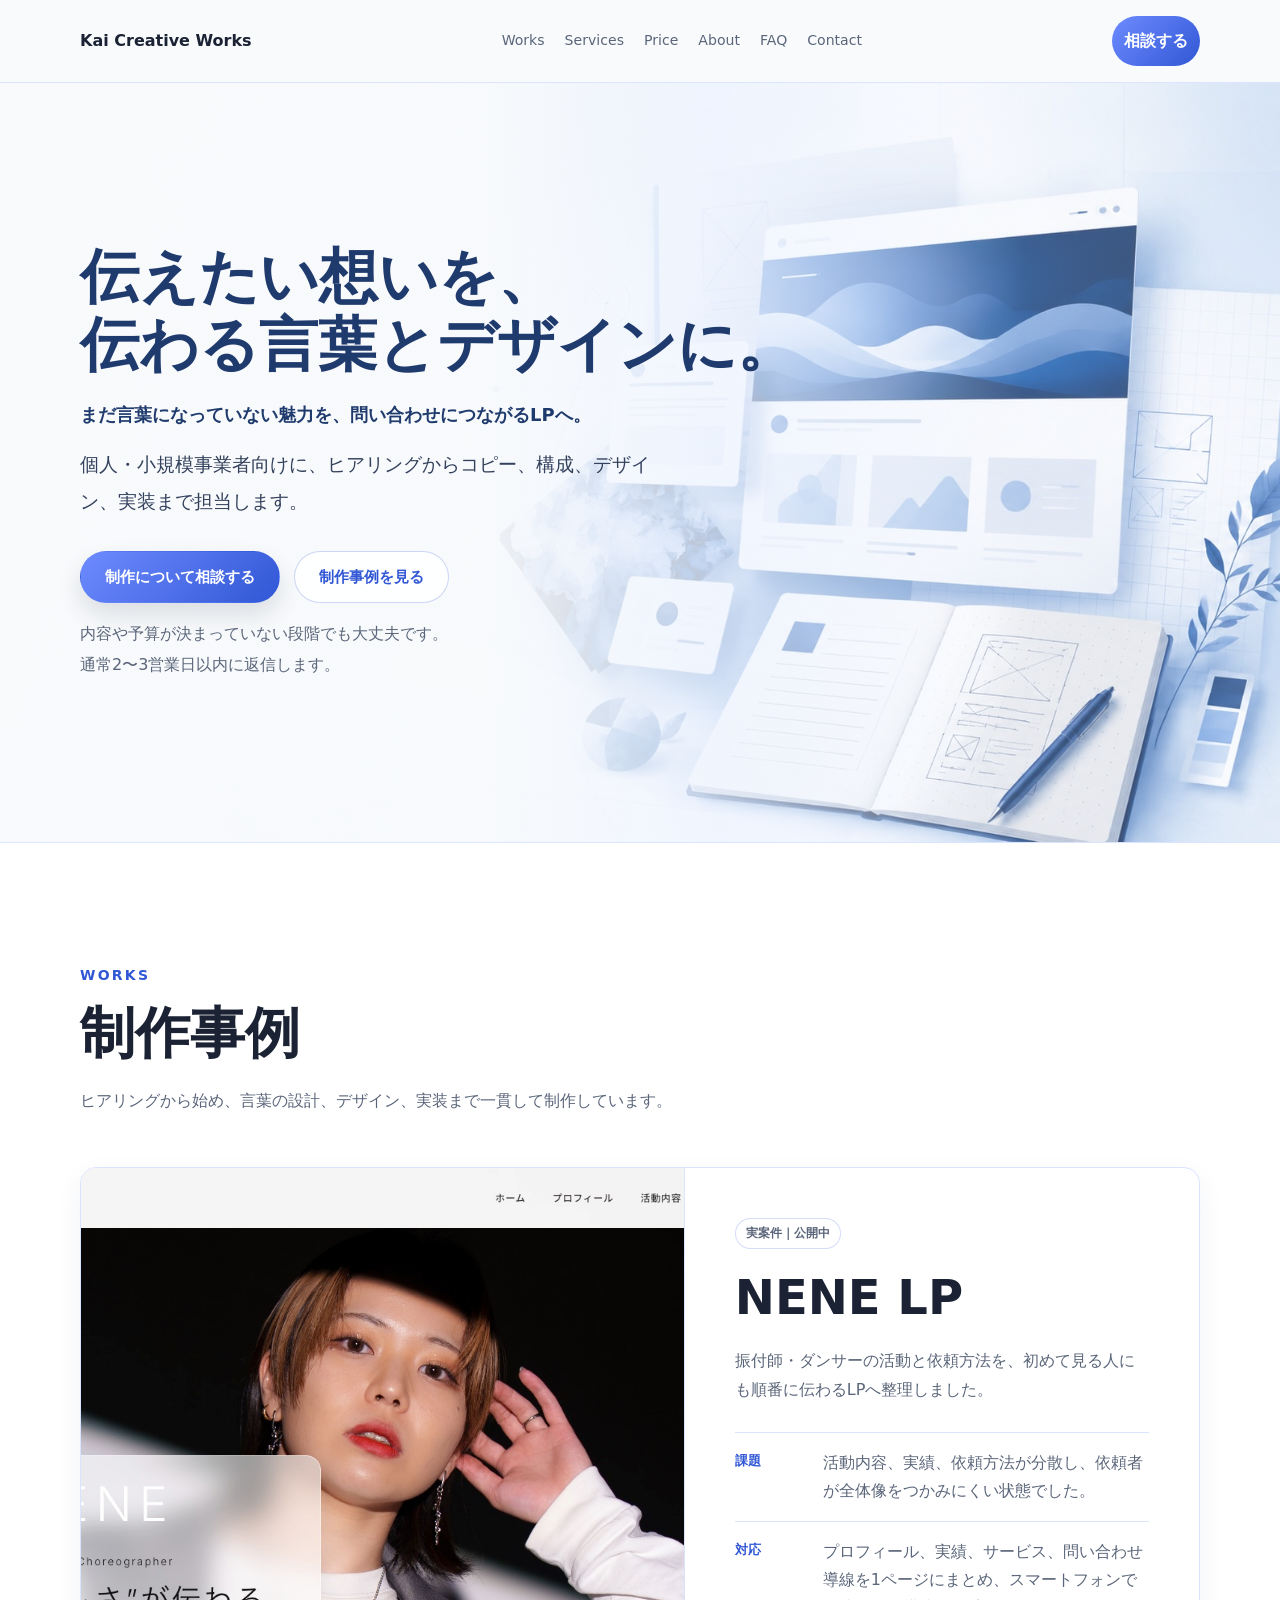
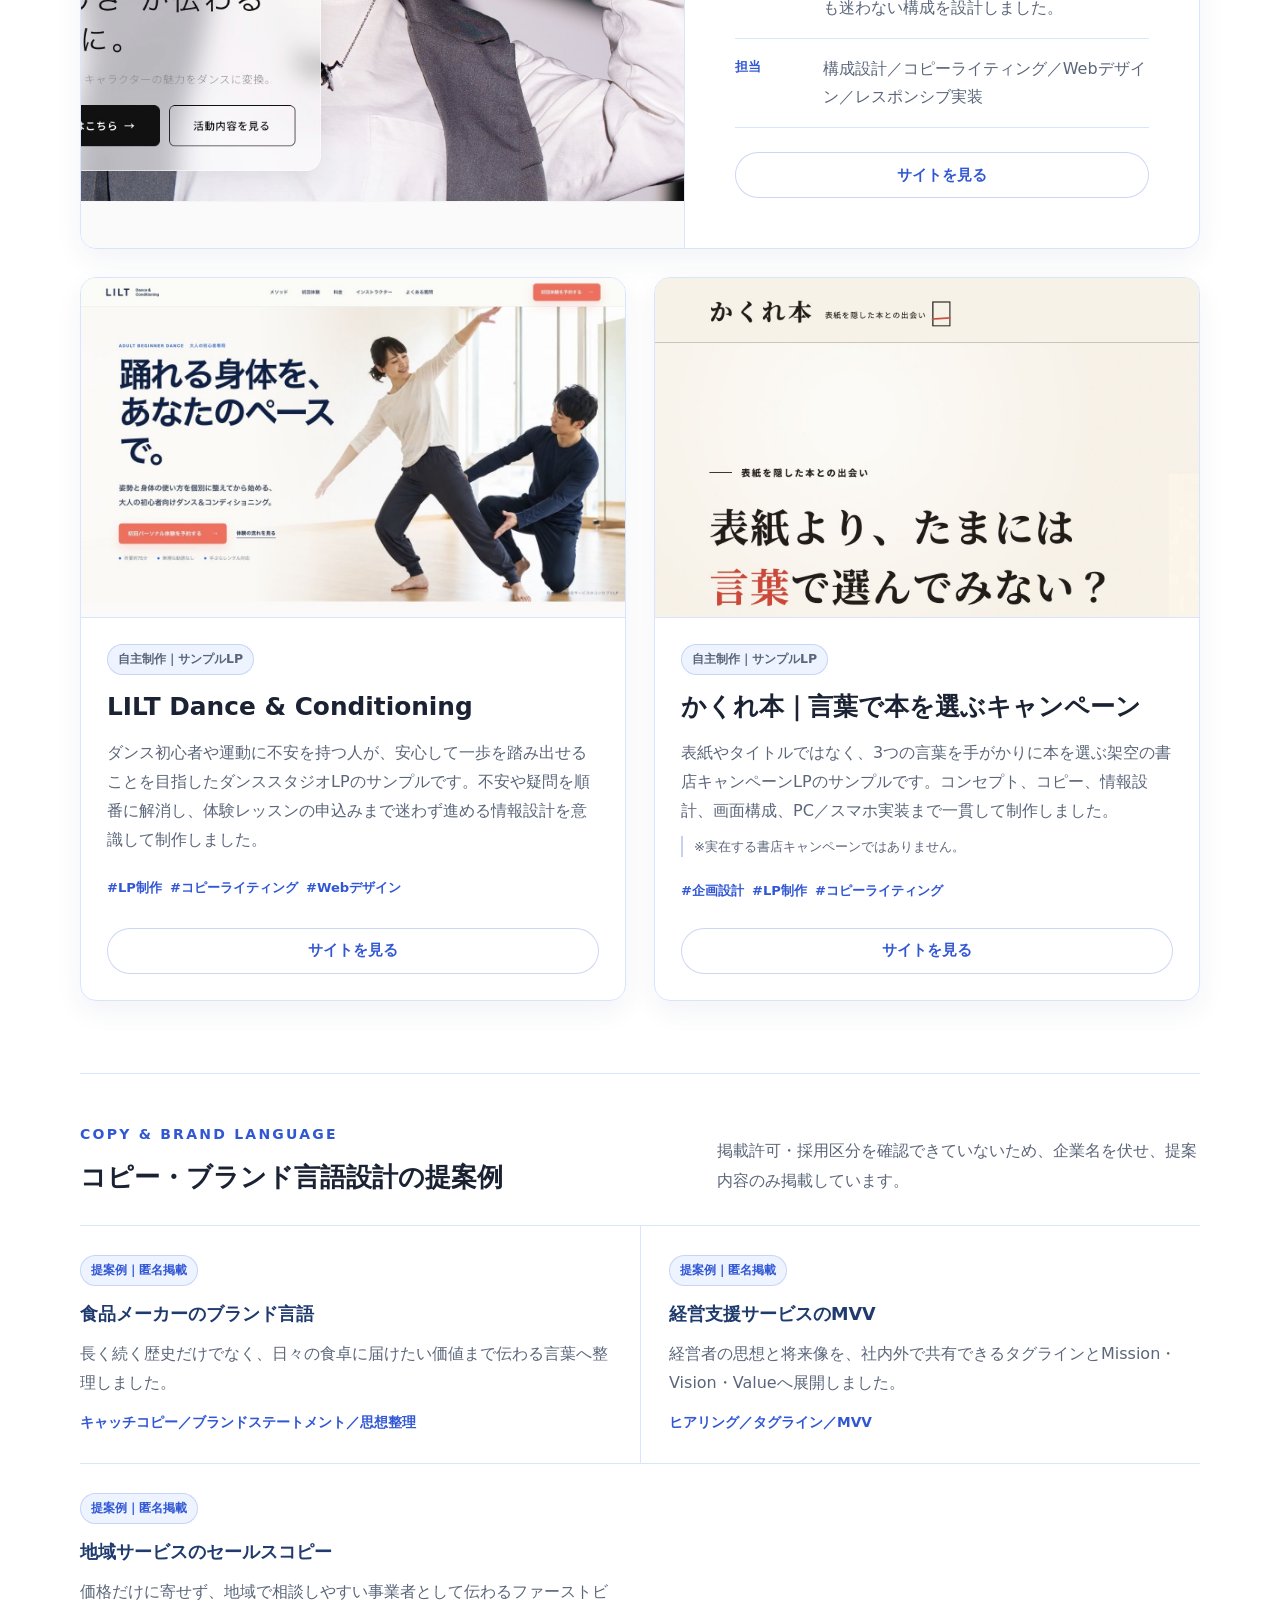
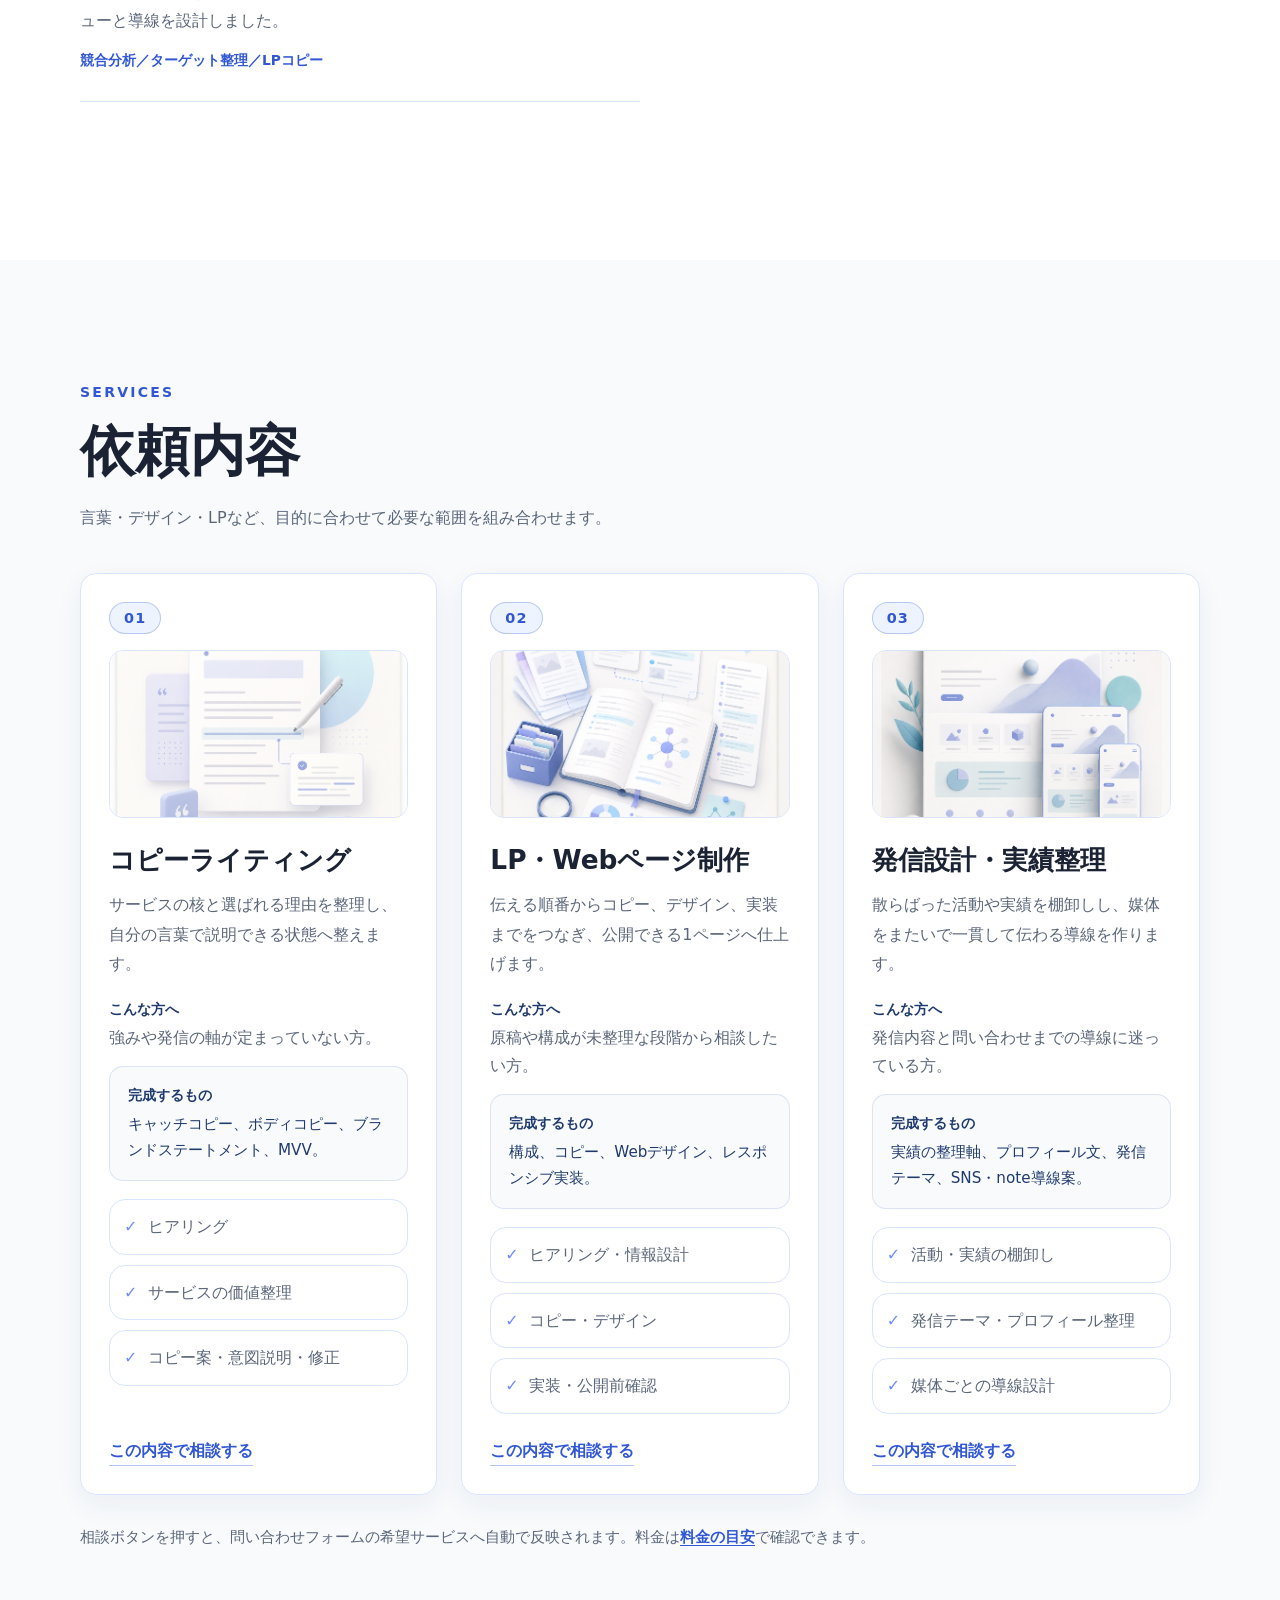
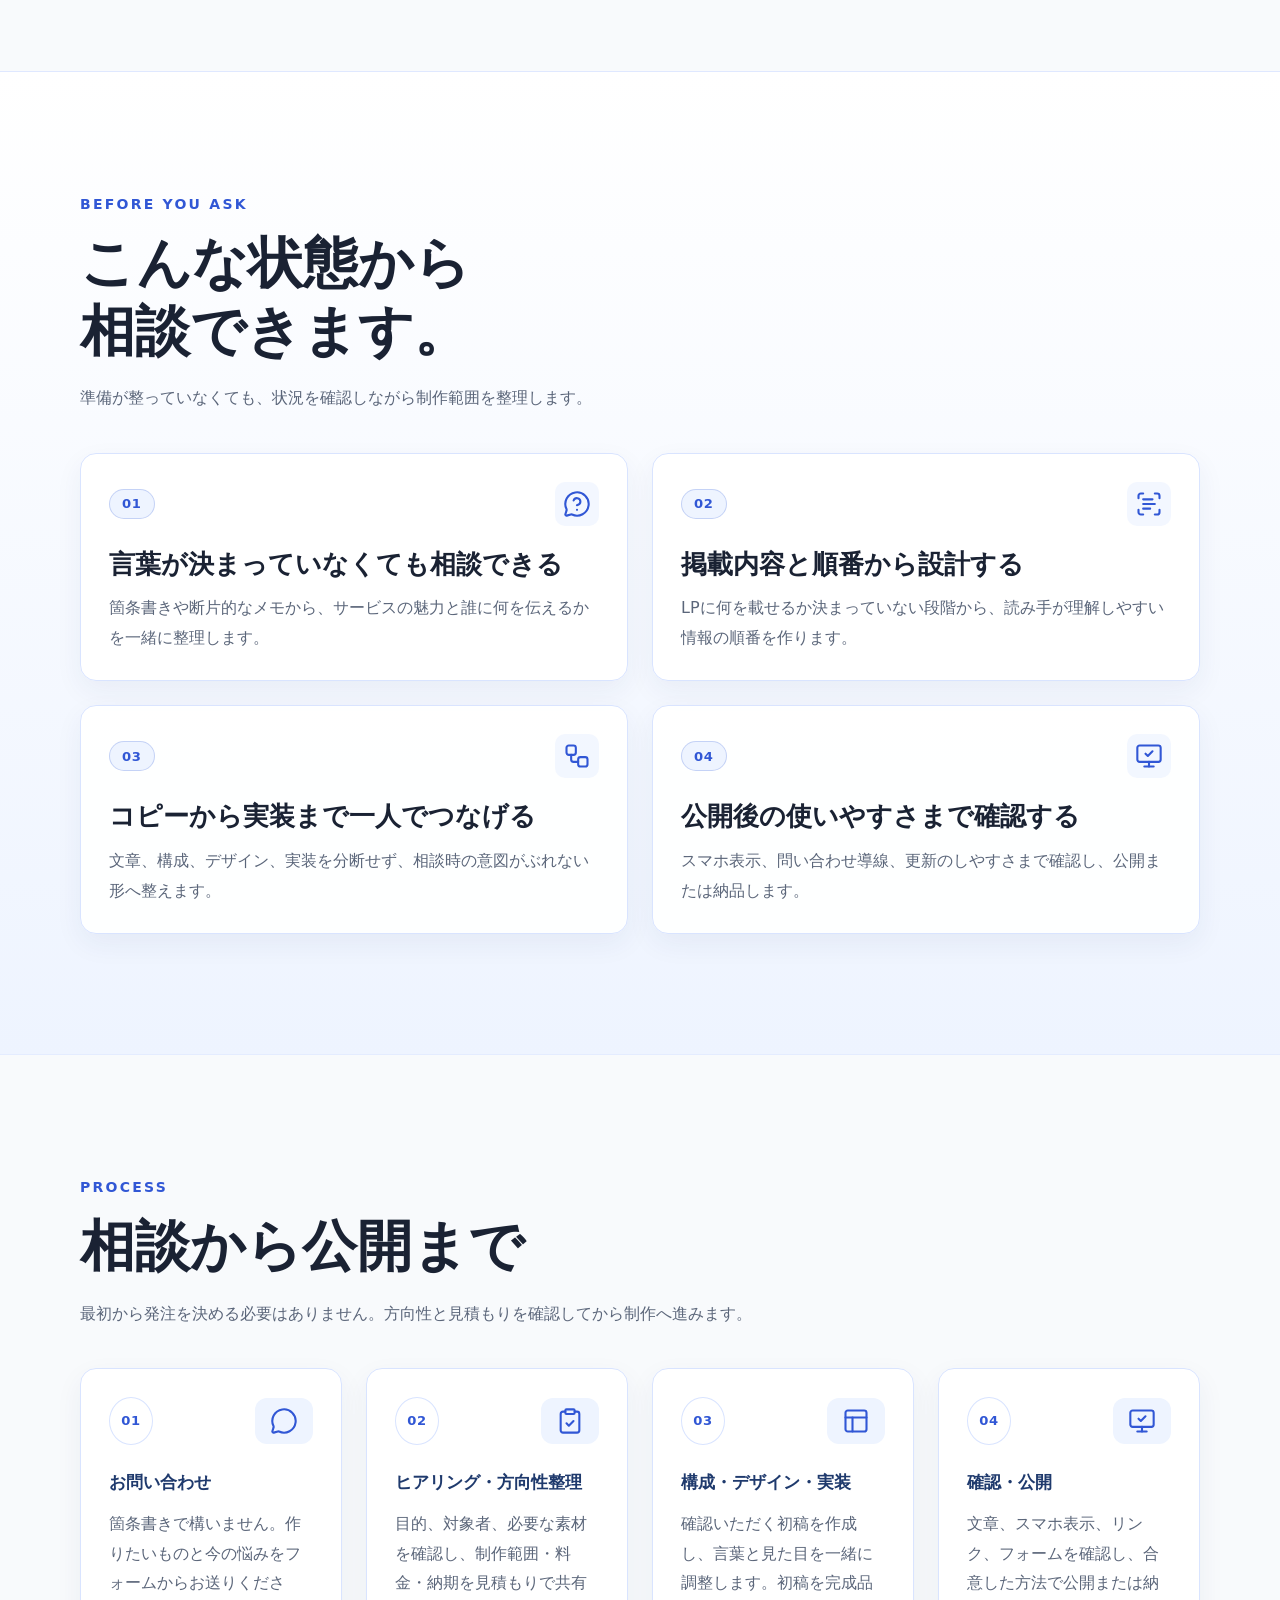
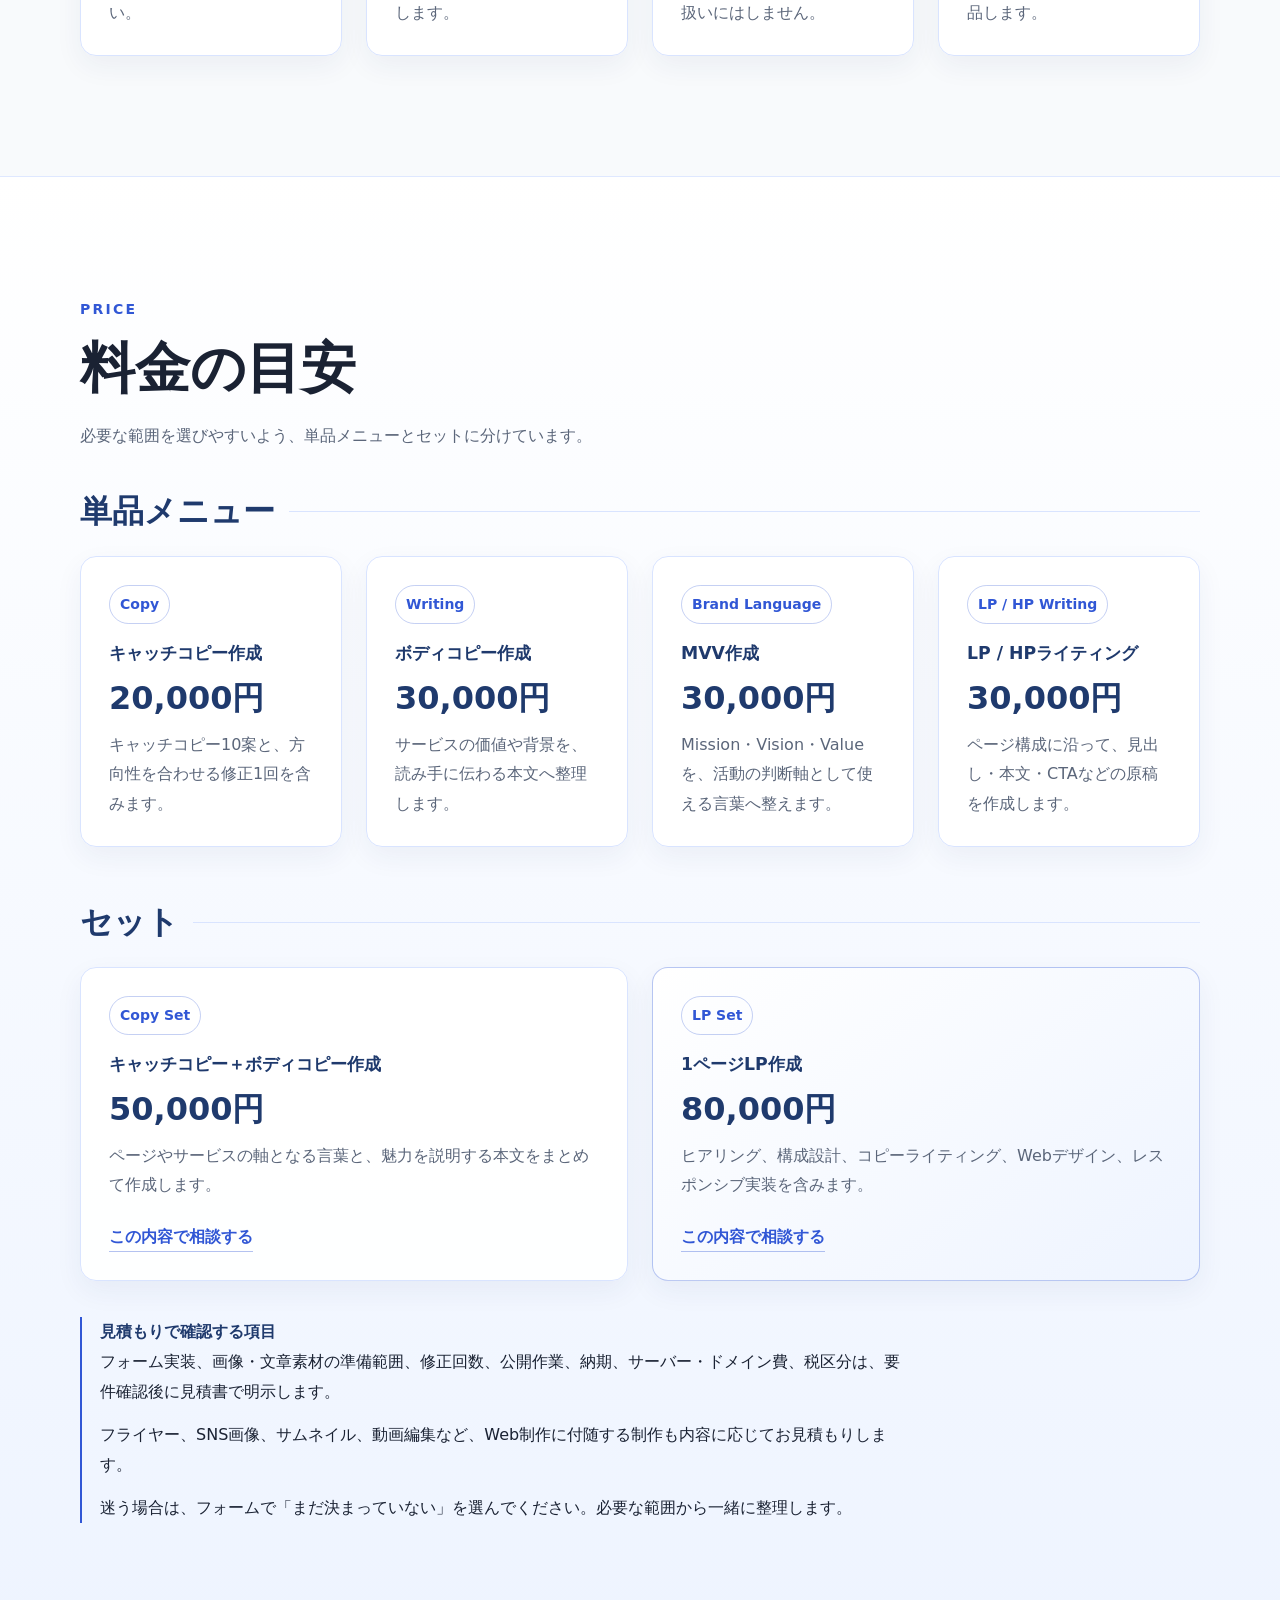
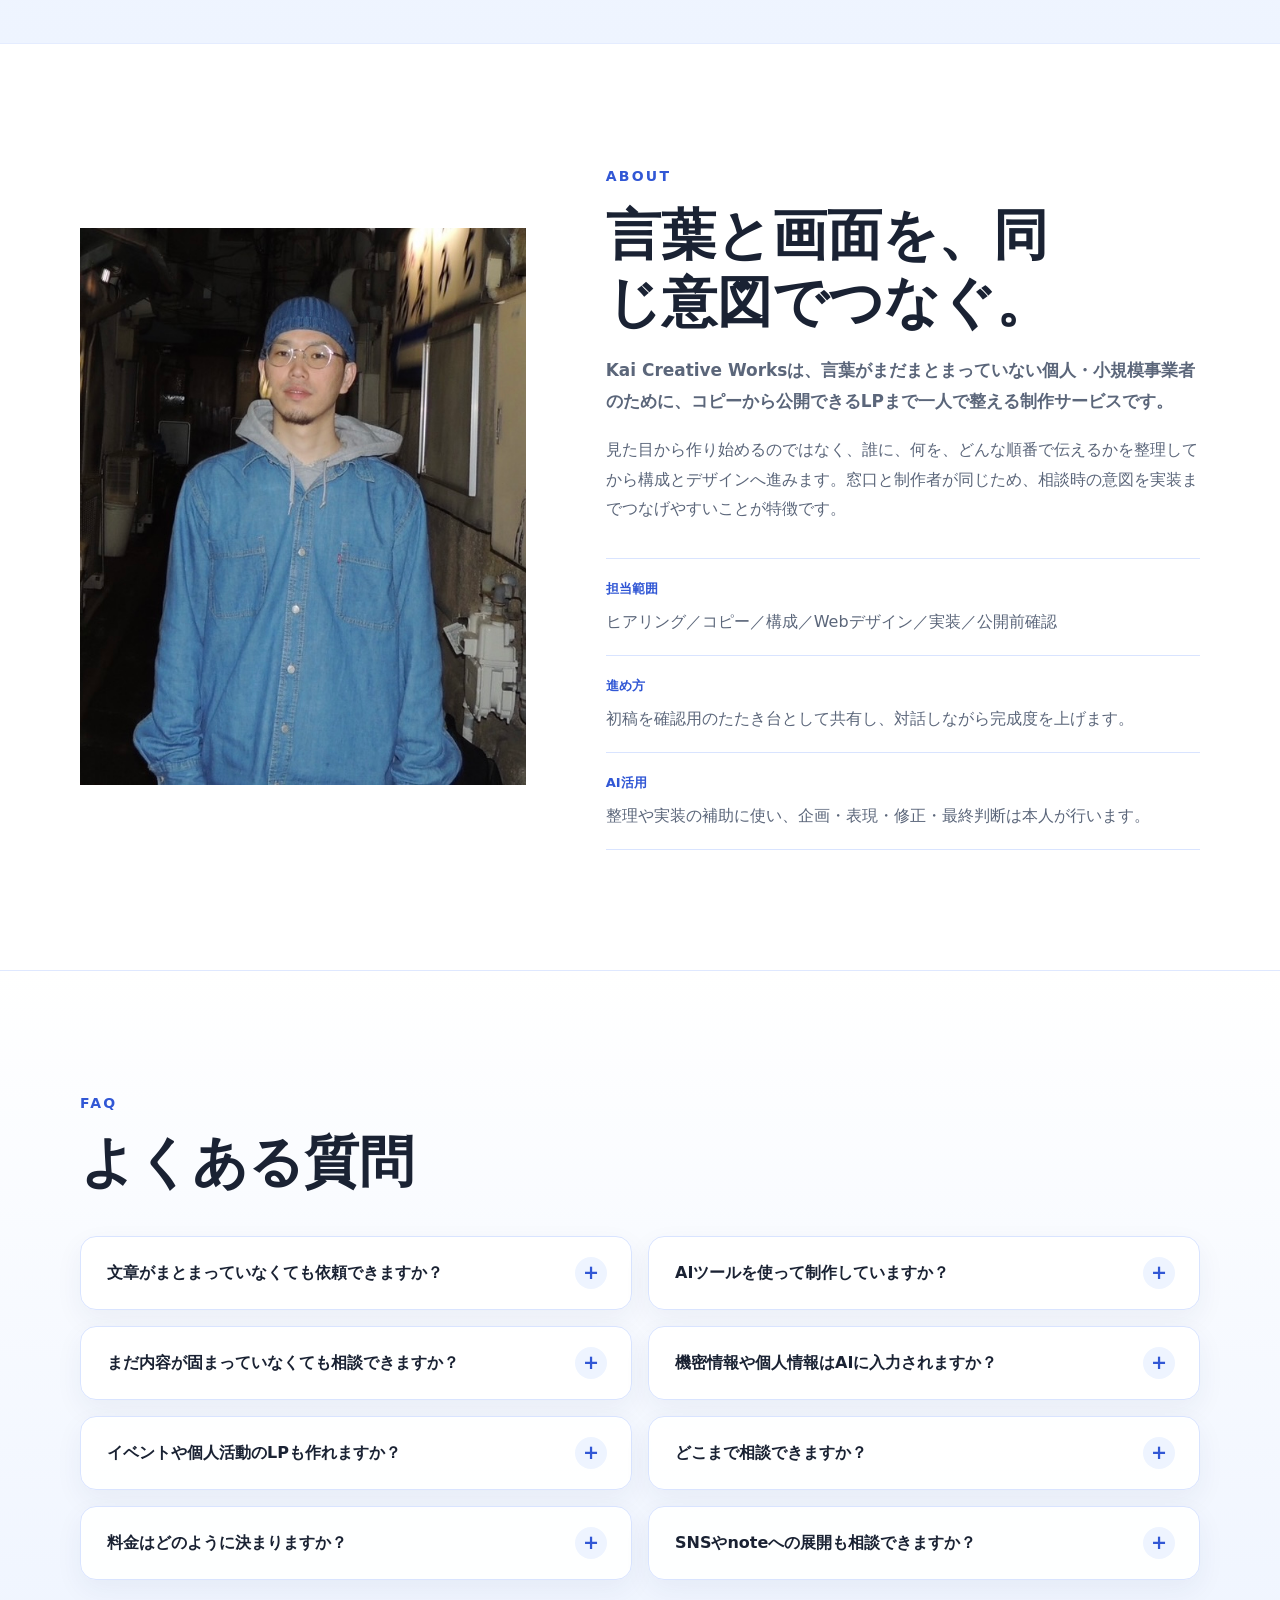
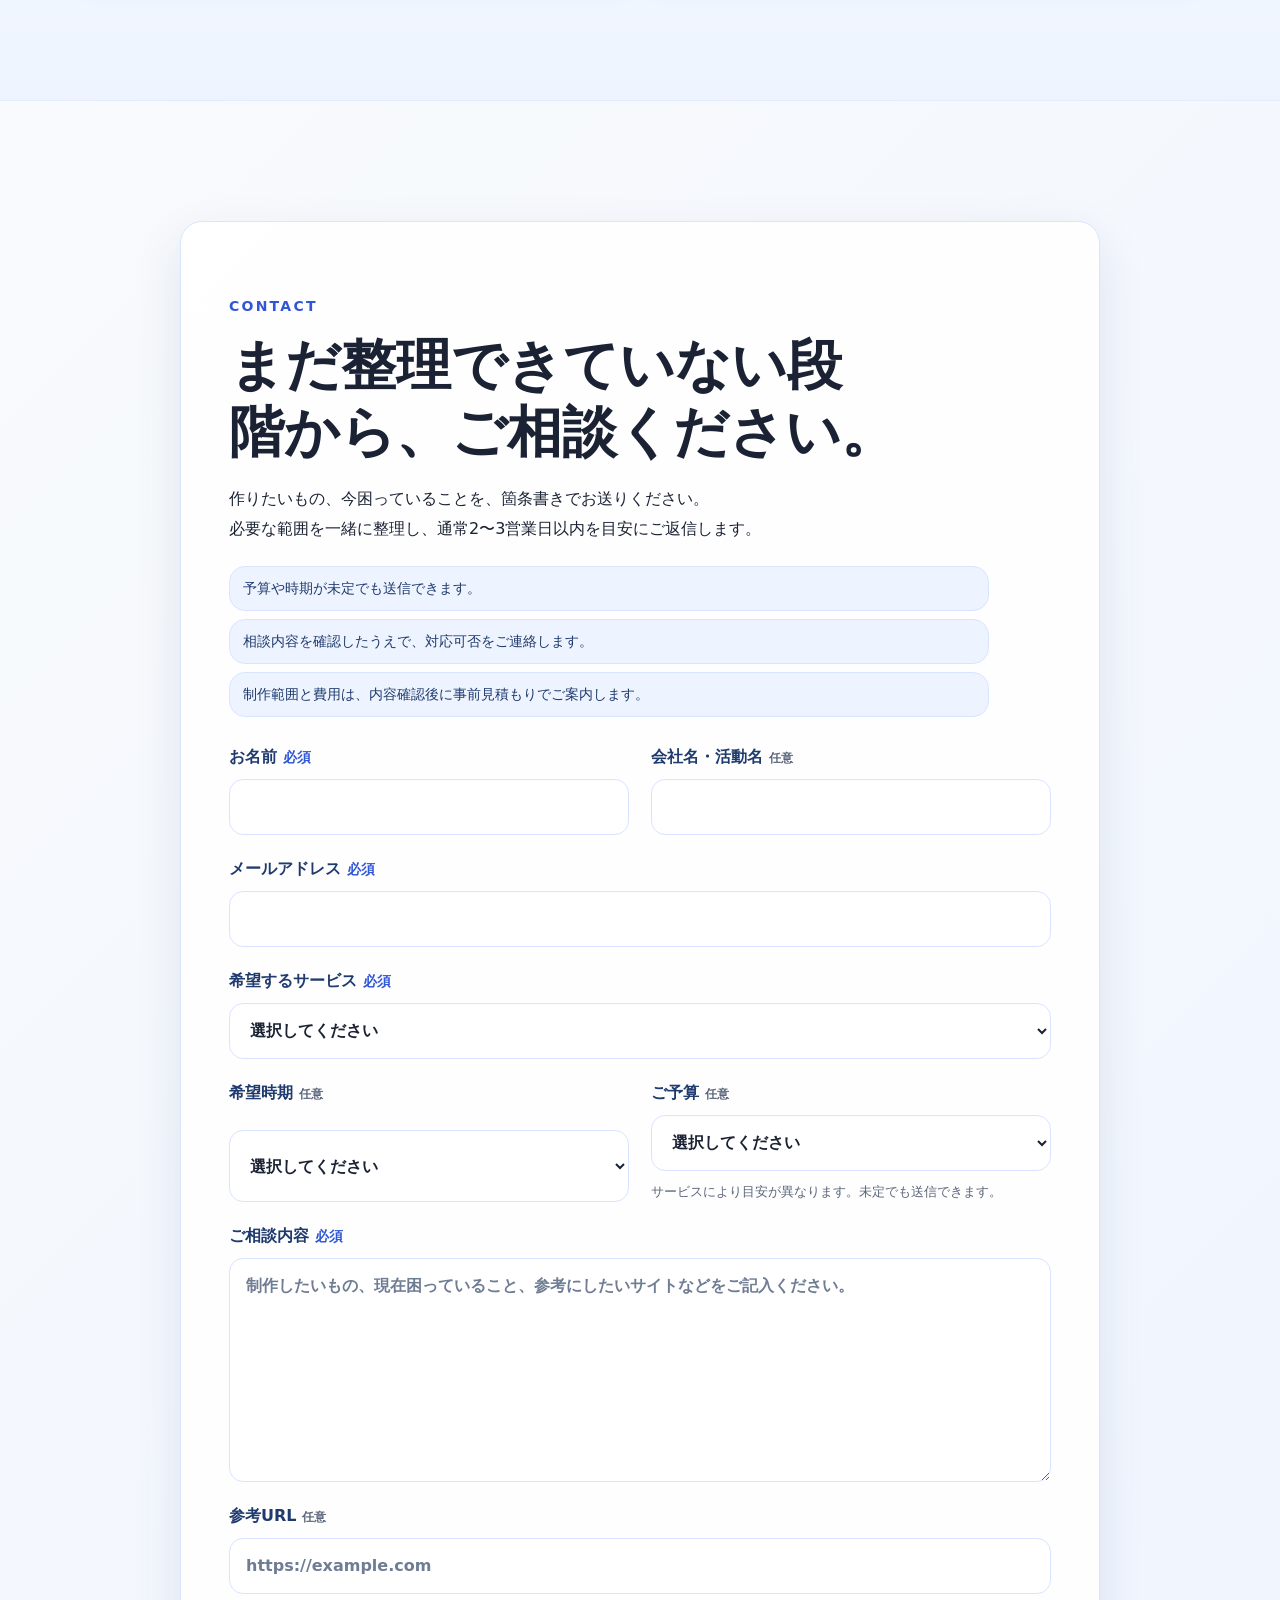
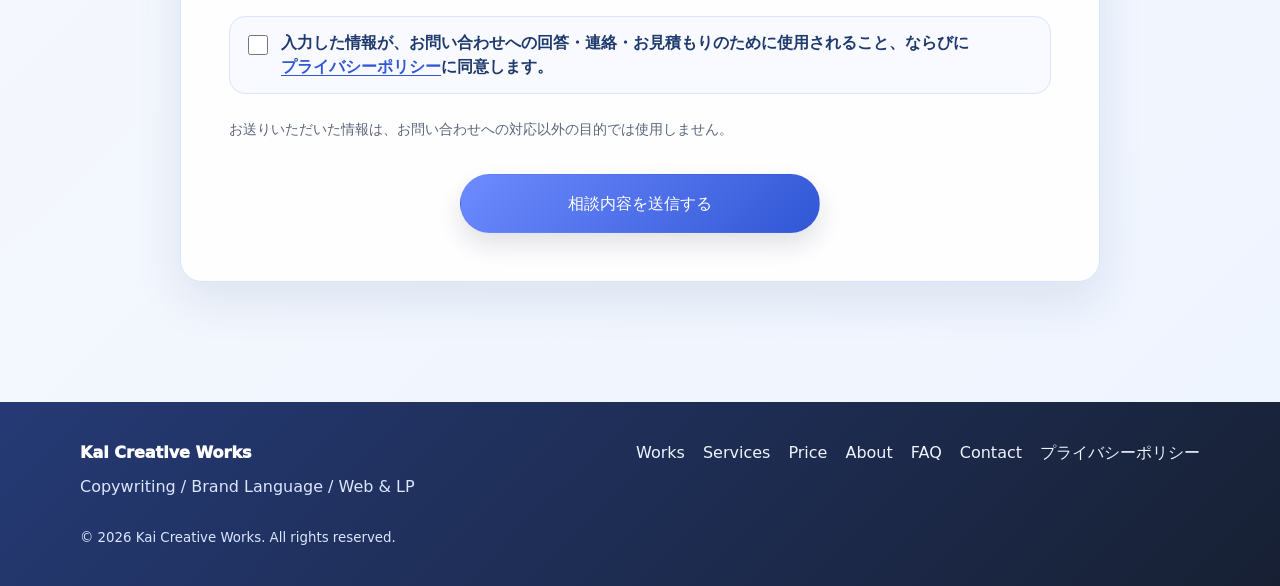
==== index.html @ 260d3c43 "Add motion hero and refine portfolio copy" ====
<!doctype html>
<html lang="ja">
  <head>
    <meta charset="utf-8">
    <meta name="viewport" content="width=device-width, initial-scale=1">
    <title>Kai Creative Works｜言葉から整えるLP・Web制作</title>
    <meta
      name="description"
      content="言葉がまとまっていない個人・小規模事業者向けに、ヒアリング、コピー、構成、デザイン、レスポンシブ実装まで一人で担当するLP・Web制作サービスです。"
    >
    <meta name="robots" content="index,follow">
    <link rel="canonical" href="https://kcw000.github.io/my-page/">
    <meta property="og:type" content="website">
    <meta property="og:url" content="https://kcw000.github.io/my-page/">
    <meta property="og:title" content="Kai Creative Works｜言葉から整えるLP・Web制作">
    <meta property="og:description" content="まだ言葉になっていない魅力を、問い合わせにつながるLPへ。">
    <meta property="og:image" content="https://kcw000.github.io/my-page/visual/ogp.jpg">
    <meta name="twitter:card" content="summary_large_image">
    <meta name="twitter:image" content="https://kcw000.github.io/my-page/visual/ogp.jpg">
    <link rel="icon" href="visual/visual_02.png" type="image/png">
    <link rel="preload" as="image" href="visual/hero-main.jpg">
    <link rel="stylesheet" href="style.css?v=20260725-4">
    <script type="application/ld+json">
      {
        "@context": "https://schema.org",
        "@type": "ProfessionalService",
        "name": "Kai Creative Works",
        "description": "言葉がまとまっていない個人・小規模事業者向けに、ヒアリング、コピー、構成、デザイン、Web・LP制作まで一貫して対応する個人クリエイターです。",
        "areaServed": "Japan",
        "serviceType": [
          "コピーライティング",
          "LP・Webページ制作",
          "発信設計・実績整理"
        ]
      }
    </script>
    <script type="application/ld+json">
      {
        "@context": "https://schema.org",
        "@type": "FAQPage",
        "mainEntity": [
          {
            "@type": "Question",
            "name": "文章がまとまっていなくても依頼できますか？",
            "acceptedAnswer": {
              "@type": "Answer",
              "text": "はい。断片的なメモや箇条書きからでも、ヒアリングを通して必要な情報と伝える順番を整理します。"
            }
          },
          {
            "@type": "Question",
            "name": "まだ内容が固まっていなくても相談できますか？",
            "acceptedAnswer": {
              "@type": "Answer",
              "text": "はい。目的や現状を伺い、必要な制作物と優先順位から一緒に整理します。"
            }
          },
          {
            "@type": "Question",
            "name": "イベントや個人活動のLPも作れますか？",
            "acceptedAnswer": {
              "@type": "Answer",
              "text": "はい。イベント告知、活動紹介、ポートフォリオ、サービス紹介など、小規模な1ページLPを中心に対応しています。"
            }
          },
          {
            "@type": "Question",
            "name": "料金はどのように決まりますか？",
            "acceptedAnswer": {
              "@type": "Answer",
              "text": "制作内容、文章量、素材の有無、ページ数、実装範囲を確認し、着手前にお見積もりをご案内します。"
            }
          },
          {
            "@type": "Question",
            "name": "AIツールを使って制作していますか？",
            "acceptedAnswer": {
              "@type": "Answer",
              "text": "情報整理や構成・実装の補助として必要に応じて活用します。企画、表現判断、コピーの選定、修正、最終確認は制作者本人が行います。"
            }
          },
          {
            "@type": "Question",
            "name": "機密情報や個人情報はAIに入力されますか？",
            "acceptedAnswer": {
              "@type": "Answer",
              "text": "クライアントからお預かりした機密情報や個人情報を、事前確認なく外部AIサービスへ入力することはありません。"
            }
          },
          {
            "@type": "Question",
            "name": "どこまで相談できますか？",
            "acceptedAnswer": {
              "@type": "Answer",
              "text": "言葉の整理、コピー、構成、デザイン、HTML・CSS・JavaScriptによる実装、公開前確認まで、必要な範囲に合わせて対応します。"
            }
          },
          {
            "@type": "Question",
            "name": "SNSやnoteへの展開も相談できますか？",
            "acceptedAnswer": {
              "@type": "Answer",
              "text": "はい。LPやブランドの軸をもとに、SNS投稿やnoteへ展開するためのテーマ、見出し、導線整理をご相談いただけます。"
            }
          }
        ]
      }
    </script>
  </head>
  <body>
    <a class="skip-link" href="#main-content">本文へスキップ</a>

    <!-- Header -->
    <header class="site-header">
      <a class="site-logo" href="#top" aria-label="Kai Creative Works トップへ">Kai Creative Works</a>
      <button class="nav-toggle" type="button" aria-expanded="false" aria-controls="site-nav" aria-label="メニューを開く">
        <span></span>
        <span></span>
        <span></span>
        <span class="sr-only">メニュー</span>
      </button>
      <nav id="site-nav" class="site-nav" aria-label="主要ナビゲーション">
        <a href="#works">Works</a>
        <a href="#services">Services</a>
        <a href="#price">Price</a>
        <a href="#about">About</a>
        <a href="#faq">FAQ</a>
        <a href="#contact">Contact</a>
      </nav>
      <a class="header-cta" href="#contact">相談する</a>
    </header>

    <main id="main-content">
      <!-- Hero -->
      <section id="top" class="hero" aria-labelledby="hero-title">
        <video class="hero-background hero-video" autoplay muted loop playsinline preload="metadata" poster="visual/hero-main.jpg" aria-hidden="true">
          <source src="visual/hero/hero-motion.mp4" type="video/mp4">
        </video>
        <div class="hero-overlay" aria-hidden="true"></div>
        <div class="hero-content section-shell">
          <h1 id="hero-title" class="hero-title">伝えたい想いを、<br>伝わる言葉とデザインに。</h1>
          <p class="hero-subcopy">まだ言葉になっていない魅力を、問い合わせにつながるLPへ。</p>
          <p class="lead">個人・小規模事業者向けに、ヒアリングからコピー、構成、デザイン、実装まで担当します。</p>
          <div class="button-row" aria-label="主な導線">
            <a class="button primary" href="#contact">制作について相談する</a>
            <a class="button secondary" href="#works">制作事例を見る</a>
          </div>
          <p class="hero-note">内容や予算が決まっていない段階でも大丈夫です。<br>通常2〜3営業日以内に返信します。</p>
        </div>
      </section>

      <!-- Works -->
      <section id="works" class="section works-section">
        <div class="section-shell">
          <div class="section-heading works-heading">
            <p class="eyebrow">Works</p>
            <h2>制作事例</h2>
            <p>ヒアリングから始め、言葉の設計、デザイン、実装まで一貫して制作しています。</p>
          </div>

          <article class="portfolio-work-card portfolio-work-featured">
            <div class="portfolio-work-media">
              <img src="visual/works/nene-cover.jpg" alt="NENE LPのメインビジュアル。NENEさんのポートレート" width="1269" height="909">
            </div>
            <div class="portfolio-work-body">
              <p class="work-label work-label-client">実案件｜公開中</p>
              <h3>NENE LP</h3>
              <p class="portfolio-work-copy">振付師・ダンサーの活動と依頼方法を、初めて見る人にも順番に伝わるLPへ整理しました。</p>
              <dl class="case-summary">
                <div>
                  <dt>課題</dt>
                  <dd>活動内容、実績、依頼方法が分散し、依頼者が全体像をつかみにくい状態でした。</dd>
                </div>
                <div>
                  <dt>対応</dt>
                  <dd>プロフィール、実績、サービス、問い合わせ導線を1ページにまとめ、スマートフォンでも迷わない構成を設計しました。</dd>
                </div>
                <div>
                  <dt>担当</dt>
                  <dd>構成設計／コピーライティング／Webデザイン／レスポンシブ実装</dd>
                </div>
              </dl>
              <div class="portfolio-work-actions">
                <a class="button secondary small" href="https://kcw000.github.io/nene-lp/" target="_blank" rel="noopener noreferrer">サイトを見る</a>
              </div>
            </div>
          </article>

          <div class="portfolio-work-pair">
            <article class="portfolio-work-card">
              <div class="portfolio-work-media">
                <img
                  src="visual/works/lilt-lp.jpg"
                  alt="LILT Dance & ConditioningのLPデザイン"
                  width="1200"
                  height="750"
                  loading="lazy"
                >
              </div>
              <div class="portfolio-work-body">
                <p class="work-label">自主制作｜サンプルLP</p>
                <h3>LILT Dance &amp; Conditioning</h3>
                <p class="portfolio-work-copy">ダンス初心者や運動に不安を持つ人が、安心して一歩を踏み出せることを目指したダンススタジオLPのサンプルです。不安や疑問を順番に解消し、体験レッスンの申込みまで迷わず進める情報設計を意識して制作しました。</p>
                <ul class="portfolio-work-tags" aria-label="LILT Dance & Conditioningの担当領域">
                  <li>#LP制作</li>
                  <li>#コピーライティング</li>
                  <li>#Webデザイン</li>
                </ul>
                <div class="portfolio-work-actions">
                  <a class="button secondary small" href="https://lilt-dance-conditioning.ka1note.chatgpt.site" target="_blank" rel="noopener noreferrer">サイトを見る</a>
                </div>
              </div>
            </article>

            <article class="portfolio-work-card">
              <div class="portfolio-work-media">
                <img src="visual/works/kakurebon-lp.png" alt="かくれ本キャンペーンLPのデザイン" width="1440" height="900" loading="lazy">
              </div>
              <div class="portfolio-work-body">
                <p class="work-label">自主制作｜サンプルLP</p>
                <h3>かくれ本｜言葉で本を選ぶキャンペーン</h3>
                <p class="portfolio-work-copy">表紙やタイトルではなく、3つの言葉を手がかりに本を選ぶ架空の書店キャンペーンLPのサンプルです。コンセプト、コピー、情報設計、画面構成、PC／スマホ実装まで一貫して制作しました。</p>
                <p class="portfolio-work-note">※実在する書店キャンペーンではありません。</p>
                <ul class="portfolio-work-tags" aria-label="かくれ本キャンペーンLPの担当領域">
                  <li>#企画設計</li>
                  <li>#LP制作</li>
                  <li>#コピーライティング</li>
                </ul>
                <div class="portfolio-work-actions">
                  <a class="button secondary small" href="https://kakurebon-campaign.ka1note.chatgpt.site" target="_blank" rel="noopener noreferrer">サイトを見る</a>
                </div>
              </div>
            </article>
          </div>

          <div class="copy-work-block">
            <div class="copy-work-heading">
              <div>
                <p class="eyebrow">Copy &amp; Brand Language</p>
                <h3>コピー・ブランド言語設計の提案例</h3>
              </div>
              <p>掲載許可・採用区分を確認できていないため、企業名を伏せ、提案内容のみ掲載しています。</p>
            </div>
            <div class="copy-examples-list">
              <article>
                <p class="work-label">提案例｜匿名掲載</p>
                <h4>食品メーカーのブランド言語</h4>
                <p>長く続く歴史だけでなく、日々の食卓に届けたい価値まで伝わる言葉へ整理しました。</p>
                <span>キャッチコピー／ブランドステートメント／思想整理</span>
              </article>
              <article>
                <p class="work-label">提案例｜匿名掲載</p>
                <h4>経営支援サービスのMVV</h4>
                <p>経営者の思想と将来像を、社内外で共有できるタグラインとMission・Vision・Valueへ展開しました。</p>
                <span>ヒアリング／タグライン／MVV</span>
              </article>
              <article>
                <p class="work-label">提案例｜匿名掲載</p>
                <h4>地域サービスのセールスコピー</h4>
                <p>価格だけに寄せず、地域で相談しやすい事業者として伝わるファーストビューと導線を設計しました。</p>
                <span>競合分析／ターゲット整理／LPコピー</span>
              </article>
            </div>
          </div>
        </div>
      </section>

      <!-- Services -->
      <section id="services" class="section services-section">
        <div class="section-shell">
          <div class="section-heading">
            <p class="eyebrow">Services</p>
            <h2>依頼内容</h2>
            <p>言葉・デザイン・LPなど、目的に合わせて必要な範囲を組み合わせます。</p>
          </div>
          <div class="card-grid service-cards">
            <article class="service-card card">
              <span class="number-label">01</span>
              <img class="card-visual" src="visual/visual_05.png" alt="コピーライティングと文章整理を表すビジュアル" width="1254" height="1254" loading="lazy">
              <h3>コピーライティング</h3>
              <p>サービスの核と選ばれる理由を整理し、自分の言葉で説明できる状態へ整えます。</p>
              <p class="service-fit"><strong>こんな方へ</strong>強みや発信の軸が定まっていない方。</p>
              <p class="service-deliverable"><strong>完成するもの</strong>キャッチコピー、ボディコピー、ブランドステートメント、MVV。</p>
              <ul>
                <li>ヒアリング</li>
                <li>サービスの価値整理</li>
                <li>コピー案・意図説明・修正</li>
              </ul>
              <a class="text-link service-cta" href="#contact" data-service="コピーライティング">この内容で相談する</a>
            </article>
            <article class="service-card card">
              <span class="number-label">02</span>
              <img class="card-visual" src="visual/visual_09.png" alt="資料整理とWebライティングを表すビジュアル" width="1254" height="1254" loading="lazy">
              <h3>LP・Webページ制作</h3>
              <p>伝える順番からコピー、デザイン、実装までをつなぎ、公開できる1ページへ仕上げます。</p>
              <p class="service-fit"><strong>こんな方へ</strong>原稿や構成が未整理な段階から相談したい方。</p>
              <p class="service-deliverable"><strong>完成するもの</strong>構成、コピー、Webデザイン、レスポンシブ実装。</p>
              <ul>
                <li>ヒアリング・情報設計</li>
                <li>コピー・デザイン</li>
                <li>実装・公開前確認</li>
              </ul>
              <a class="text-link service-cta" href="#contact" data-service="LP・Webページ制作">この内容で相談する</a>
            </article>
            <article class="service-card card">
              <span class="number-label">03</span>
              <img class="card-visual" src="visual/visual_04.png" alt="実績整理と発信導線を表すWeb制作ビジュアル" width="1254" height="1254" loading="lazy">
              <h3>発信設計・実績整理</h3>
              <p>散らばった活動や実績を棚卸しし、媒体をまたいで一貫して伝わる導線を作ります。</p>
              <p class="service-fit"><strong>こんな方へ</strong>発信内容と問い合わせまでの導線に迷っている方。</p>
              <p class="service-deliverable"><strong>完成するもの</strong>実績の整理軸、プロフィール文、発信テーマ、SNS・note導線案。</p>
              <ul>
                <li>活動・実績の棚卸し</li>
                <li>発信テーマ・プロフィール整理</li>
                <li>媒体ごとの導線設計</li>
              </ul>
              <a class="text-link service-cta" href="#contact" data-service="発信設計・実績整理">この内容で相談する</a>
            </article>
          </div>
          <p class="section-note">相談ボタンを押すと、問い合わせフォームの希望サービスへ自動で反映されます。料金は<a href="#price">料金の目安</a>で確認できます。</p>
        </div>
      </section>

      <!-- Consultation -->
      <section id="reasons" class="section section-muted consultation-section">
        <div class="section-shell">
          <div class="section-heading">
            <p class="eyebrow">Before You Ask</p>
            <h2>こんな状態から相談できます。</h2>
            <p>準備が整っていなくても、状況を確認しながら制作範囲を整理します。</p>
          </div>
          <div class="feature-grid consultation-card-grid" aria-label="相談できる状態と依頼する理由">
            <article class="feature-card">
              <div class="feature-card-head"><span class="feature-number">01</span><img class="ui-icon ui-icon-medium" src="visual/icons/message-circle-question.svg" alt="" aria-hidden="true" width="24" height="24"></div>
              <h3>言葉が決まっていなくても相談できる</h3>
              <p>箇条書きや断片的なメモから、サービスの魅力と誰に何を伝えるかを一緒に整理します。</p>
            </article>
            <article class="feature-card">
              <div class="feature-card-head"><span class="feature-number">02</span><img class="ui-icon ui-icon-medium" src="visual/icons/scan-text.svg" alt="" aria-hidden="true" width="24" height="24"></div>
              <h3>掲載内容と順番から設計する</h3>
              <p>LPに何を載せるか決まっていない段階から、読み手が理解しやすい情報の順番を作ります。</p>
            </article>
            <article class="feature-card">
              <div class="feature-card-head"><span class="feature-number">03</span><img class="ui-icon ui-icon-medium" src="visual/icons/workflow.svg" alt="" aria-hidden="true" width="24" height="24"></div>
              <h3>コピーから実装まで一人でつなげる</h3>
              <p>文章、構成、デザイン、実装を分断せず、相談時の意図がぶれない形へ整えます。</p>
            </article>
            <article class="feature-card">
              <div class="feature-card-head"><span class="feature-number">04</span><img class="ui-icon ui-icon-medium" src="visual/icons/monitor-check.svg" alt="" aria-hidden="true" width="24" height="24"></div>
              <h3>公開後の使いやすさまで確認する</h3>
              <p>スマホ表示、問い合わせ導線、更新のしやすさまで確認し、公開または納品します。</p>
            </article>
          </div>
        </div>
      </section>

      <!-- Process -->
      <section id="process" class="section process-section">
        <div class="section-shell">
          <div class="section-heading">
            <p class="eyebrow">Process</p>
            <h2>相談から公開まで</h2>
            <p>最初から発注を決める必要はありません。方向性と見積もりを確認してから制作へ進みます。</p>
          </div>
          <ol class="process-list">
            <li>
              <div class="process-step-top">
                <span class="process-step-number">01</span>
                <img class="process-step-icon" src="visual/icons/message-circle.svg" alt="" aria-hidden="true" width="24" height="24">
              </div>
              <strong>お問い合わせ</strong>
              <p>箇条書きで構いません。作りたいものと今の悩みをフォームからお送りください。</p>
            </li>
            <li>
              <div class="process-step-top">
                <span class="process-step-number">02</span>
                <img class="process-step-icon" src="visual/icons/clipboard-check.svg" alt="" aria-hidden="true" width="24" height="24">
              </div>
              <strong>ヒアリング・方向性整理</strong>
              <p>目的、対象者、必要な素材を確認し、制作範囲・料金・納期を見積もりで共有します。</p>
            </li>
            <li>
              <div class="process-step-top">
                <span class="process-step-number">03</span>
                <img class="process-step-icon" src="visual/icons/panels-top-left.svg" alt="" aria-hidden="true" width="24" height="24">
              </div>
              <strong>構成・デザイン・実装</strong>
              <p>確認いただく初稿を作成し、言葉と見た目を一緒に調整します。初稿を完成品扱いにはしません。</p>
            </li>
            <li>
              <div class="process-step-top">
                <span class="process-step-number">04</span>
                <img class="process-step-icon" src="visual/icons/monitor-check.svg" alt="" aria-hidden="true" width="24" height="24">
              </div>
              <strong>確認・公開</strong>
              <p>文章、スマホ表示、リンク、フォームを確認し、合意した方法で公開または納品します。</p>
            </li>
          </ol>
        </div>
      </section>

      <!-- Price -->
      <section id="price" class="section section-muted">
        <div class="section-shell">
          <div class="section-heading">
            <p class="eyebrow">Price</p>
            <h2>料金の目安</h2>
            <p>必要な範囲を選びやすいよう、単品メニューとセットに分けています。</p>
          </div>
          <div class="price-group">
            <h3 class="price-group-title">単品メニュー</h3>
            <div class="price-list price-list-single">
              <article><span class="price-label">Copy</span><h4>キャッチコピー作成</h4><strong>20,000円</strong><p>キャッチコピー10案と、方向性を合わせる修正1回を含みます。</p></article>
              <article><span class="price-label">Writing</span><h4>ボディコピー作成</h4><strong>30,000円</strong><p>サービスの価値や背景を、読み手に伝わる本文へ整理します。</p></article>
              <article><span class="price-label">Brand Language</span><h4>MVV作成</h4><strong>30,000円</strong><p>Mission・Vision・Valueを、活動の判断軸として使える言葉へ整えます。</p></article>
              <article><span class="price-label">LP / HP Writing</span><h4>LP / HPライティング</h4><strong>30,000円</strong><p>ページ構成に沿って、見出し・本文・CTAなどの原稿を作成します。</p></article>
            </div>
          </div>
          <div class="price-group price-group-set">
            <h3 class="price-group-title">セット</h3>
            <div class="price-list price-list-set">
              <article>
                <span class="price-label">Copy Set</span>
                <h4>キャッチコピー＋ボディコピー作成</h4>
                <strong>50,000円</strong>
                <p>ページやサービスの軸となる言葉と、魅力を説明する本文をまとめて作成します。</p>
                <a class="text-link service-cta" href="#contact" data-service="コピーライティング">この内容で相談する</a>
              </article>
              <article class="price-featured">
                <span class="price-label">LP Set</span>
                <h4>1ページLP作成</h4>
                <strong>80,000円</strong>
                <p>ヒアリング、構成設計、コピーライティング、Webデザイン、レスポンシブ実装を含みます。</p>
                <a class="text-link service-cta" href="#contact" data-service="LP・Webページ制作">この内容で相談する</a>
              </article>
            </div>
          </div>
          <div class="price-note">
            <p><strong>見積もりで確認する項目</strong><br>フォーム実装、画像・文章素材の準備範囲、修正回数、公開作業、納期、サーバー・ドメイン費、税区分は、要件確認後に見積書で明示します。</p>
            <p>フライヤー、SNS画像、サムネイル、動画編集など、Web制作に付随する制作も内容に応じてお見積もりします。</p>
            <p>迷う場合は、フォームで「まだ決まっていない」を選んでください。必要な範囲から一緒に整理します。</p>
          </div>
        </div>
      </section>

      <!-- About -->
      <section id="about" class="section about-section">
        <div class="section-shell about-editorial">
          <figure class="about-portrait">
            <img src="photo/profile.jpg" alt="Kai Creative Worksの制作者プロフィール写真" width="1200" height="1600" loading="lazy">
          </figure>
          <div class="about-copy">
            <p class="eyebrow">About</p>
            <h2>言葉と画面を、同じ意図でつなぐ。</h2>
            <p class="about-lead">Kai Creative Worksは、言葉がまだまとまっていない個人・小規模事業者のために、コピーから公開できるLPまで一人で整える制作サービスです。</p>
            <p>見た目から作り始めるのではなく、誰に、何を、どんな順番で伝えるかを整理してから構成とデザインへ進みます。窓口と制作者が同じため、相談時の意図を実装までつなげやすいことが特徴です。</p>
            <dl class="about-points">
              <div><dt>担当範囲</dt><dd>ヒアリング／コピー／構成／Webデザイン／実装／公開前確認</dd></div>
              <div><dt>進め方</dt><dd>初稿を確認用のたたき台として共有し、対話しながら完成度を上げます。</dd></div>
              <div><dt>AI活用</dt><dd>整理や実装の補助に使い、企画・表現・修正・最終判断は本人が行います。</dd></div>
            </dl>
          </div>
        </div>
      </section>

      <!-- FAQ -->
      <section id="faq" class="section section-muted">
        <div class="section-shell">
          <div class="section-heading">
            <p class="eyebrow">FAQ</p>
            <h2>よくある質問</h2>
          </div>
          <div class="faq-list">
            <div class="faq-column">
              <details><summary>文章がまとまっていなくても依頼できますか？</summary><p>はい。断片的なメモや箇条書きからでも、ヒアリングを通して必要な情報と伝える順番を整理します。</p></details>
              <details><summary>まだ内容が固まっていなくても相談できますか？</summary><p>はい。目的や現状を伺い、必要な制作物と優先順位から一緒に整理します。</p></details>
              <details><summary>イベントや個人活動のLPも作れますか？</summary><p>はい。イベント告知、活動紹介、ポートフォリオ、サービス紹介など、小規模な1ページLPを中心に対応しています。</p></details>
              <details><summary>料金はどのように決まりますか？</summary><p>制作内容、文章量、素材の有無、ページ数、実装範囲を確認し、着手前にお見積もりをご案内します。</p></details>
            </div>
            <div class="faq-column">
              <details><summary>AIツールを使って制作していますか？</summary><p>情報整理や構成・実装の補助として必要に応じて活用します。企画、表現判断、コピーの選定、修正、最終確認は制作者本人が行います。</p></details>
              <details><summary>機密情報や個人情報はAIに入力されますか？</summary><p>クライアントからお預かりした機密情報や個人情報を、事前確認なく外部AIサービスへ入力することはありません。</p></details>
              <details><summary>どこまで相談できますか？</summary><p>言葉の整理、コピー、構成、デザイン、HTML・CSS・JavaScriptによる実装、公開前確認まで、必要な範囲に合わせて対応します。</p></details>
              <details><summary>SNSやnoteへの展開も相談できますか？</summary><p>はい。LPやブランドの軸をもとに、SNS投稿やnoteへ展開するためのテーマ、見出し、導線整理をご相談いただけます。</p></details>
            </div>
          </div>
        </div>
      </section>

      <!-- Contact -->
      <section id="contact" class="section contact-section" aria-labelledby="contact-heading">
        <div class="contact-box">
          <div class="contact-intro">
            <p class="eyebrow">Contact</p>
            <h2 id="contact-heading">まだ整理できていない段階から、ご相談ください。</h2>
            <p>作りたいもの、今困っていることを、箇条書きでお送りください。<br>必要な範囲を一緒に整理し、通常2〜3営業日以内を目安にご返信します。</p>
            <ul class="contact-reassurance" aria-label="問い合わせ前の安心材料">
              <li>予算や時期が未定でも送信できます。</li>
              <li>相談内容を確認したうえで、対応可否をご連絡します。</li>
              <li>制作範囲と費用は、内容確認後に事前見積もりでご案内します。</li>
            </ul>
          </div>
          <form action="https://formspree.io/f/xgojnoyp" method="POST" class="contact-form" novalidate>
            <input type="hidden" name="_subject" value="Kai Creative Works サイトからのお問い合わせ">
            <label class="honeypot-field" for="website">Webサイト</label>
            <input class="honeypot-field" type="text" id="website" name="_gotcha" tabindex="-1" autocomplete="off" aria-hidden="true">
            <div class="form-grid two-columns">
              <label for="name">
                <span>お名前 <em>必須</em></span>
                <input type="text" id="name" name="name" autocomplete="name" required aria-describedby="name-error">
                <small class="field-error" id="name-error"></small>
              </label>
              <label for="organization">
                <span>会社名・活動名 <small class="optional-label">任意</small></span>
                <input type="text" id="organization" name="organization" autocomplete="organization">
              </label>
            </div>
            <label for="email">
              <span>メールアドレス <em>必須</em></span>
              <input type="email" id="email" name="email" autocomplete="email" inputmode="email" required aria-describedby="email-error">
              <small class="field-error" id="email-error"></small>
            </label>
            <label for="service">
              <span>希望するサービス <em>必須</em></span>
              <select id="service" name="service" required aria-describedby="service-error">
                <option value="" selected disabled>選択してください</option>
                <option>コピーライティング</option>
                <option>LP・Webページ制作</option>
                <option>発信設計・実績整理</option>
                <option>その他の制作</option>
                <option>まだ決まっていない</option>
                <option>その他</option>
              </select>
              <small class="field-error" id="service-error"></small>
            </label>
            <div class="form-grid two-columns">
              <label for="schedule">
                <span>希望時期 <small class="optional-label">任意</small></span>
                <select id="schedule" name="schedule">
                  <option value="">選択してください</option>
                  <option>できるだけ早く</option>
                  <option>1か月以内</option>
                  <option>2〜3か月以内</option>
                  <option>時期は未定</option>
                  <option>相談して決めたい</option>
                </select>
              </label>
              <label for="budget">
                <span>ご予算 <small class="optional-label">任意</small></span>
                <select id="budget" name="budget" aria-describedby="budget-help">
                  <option value="">選択してください</option>
                  <option>3万円未満</option>
                  <option>3万円〜5万円</option>
                  <option>5万円〜10万円</option>
                  <option>10万円〜20万円</option>
                  <option>20万円以上</option>
                  <option>まだ決まっていない</option>
                  <option>相談して決めたい</option>
                </select>
                <small class="field-help" id="budget-help">サービスにより目安が異なります。未定でも送信できます。</small>
              </label>
            </div>
            <label for="message">
              <span>ご相談内容 <em>必須</em></span>
              <textarea id="message" name="message" rows="8" placeholder="制作したいもの、現在困っていること、参考にしたいサイトなどをご記入ください。" required aria-describedby="message-error"></textarea>
              <small class="field-error" id="message-error"></small>
            </label>
            <label for="reference_url">
              <span>参考URL <small class="optional-label">任意</small></span>
              <input type="url" id="reference_url" name="reference_url" autocomplete="url" inputmode="url" placeholder="https://example.com">
            </label>
            <div class="privacy-consent">
              <input type="checkbox" id="privacy" name="privacy" required aria-describedby="privacy-error">
              <span><label for="privacy">入力した情報が、お問い合わせへの回答・連絡・お見積もりのために使用されること、ならびに</label><a href="./privacy.html">プライバシーポリシー</a><label for="privacy">に同意します。</label></span>
              <small class="field-error" id="privacy-error"></small>
            </div>
            <p class="privacy-note">お送りいただいた情報は、お問い合わせへの対応以外の目的では使用しません。</p>
            <div class="form-submit-row">
              <button class="button primary submit-button" type="submit">相談内容を送信する</button>
            </div>
            <p class="form-status-message" role="status" aria-live="polite" tabindex="-1" hidden></p>
          </form>
        </div>
      </section>
    </main>

    <!-- Footer -->
    <footer class="site-footer">
      <div class="footer-inner">
        <div>
          <p class="footer-logo">Kai Creative Works</p>
          <p>Copywriting / Brand Language / Web &amp; LP</p>
        </div>
        <nav class="footer-nav" aria-label="フッターナビゲーション">
          <a href="#works">Works</a>
          <a href="#services">Services</a>
          <a href="#price">Price</a>
          <a href="#about">About</a>
          <a href="#faq">FAQ</a>
          <a href="#contact">Contact</a>
          <a href="./privacy.html">プライバシーポリシー</a>
        </nav>
      </div>
      <small>&copy; 2026 Kai Creative Works. All rights reserved.</small>
    </footer>

    <script src="script.js?v=20260725-2"></script>
  </body>
</html>
---- style.css ----
:root {
  --color-bg: #f8fafc;
  --color-bg-alt: #eef4ff;
  --color-surface: #ffffff;
  --color-text: #1a2233;
  --color-text-muted: #5b667a;
  --color-border: #d9e4ff;
  --color-cornflower: #6e8bff;
  --color-royal: #3157d5;
  --color-blue-soft: #aebfff;
  --color-blue-pale: #eef4ff;
  --color-blue-cyan: #e9f3ff;
  --color-mint: #f1f6ff;
  --color-navy: #1f3a6d;
  --gradient-primary: linear-gradient(135deg, #6e8bff 0%, #3157d5 100%);
  --gradient-soft: linear-gradient(180deg, #ffffff 0%, #eef4ff 100%);
  --gradient-glow: linear-gradient(135deg, rgba(110, 139, 255, 0.14), rgba(49, 87, 213, 0.05));
  --shadow-card: 0 10px 28px rgba(31, 58, 109, 0.06);
  --shadow-soft: 0 18px 48px rgba(31, 58, 109, 0.1);
  --radius-card: 16px;
  --radius-large: 22px;
  --content-width: 1120px;
  --text-width: 760px;
}

* {
  box-sizing: border-box;
}

html {
  scroll-behavior: smooth;
}

body {
  margin: 0;
  color: var(--color-text);
  background: var(--color-bg);
  font-family: "Hiragino Sans", "Yu Gothic", Meiryo, system-ui, sans-serif;
  font-size: 16px;
  line-height: 1.85;
}

body.nav-open {
  overflow: hidden;
}

img {
  max-width: 100%;
  height: auto;
}

a {
  color: inherit;
}

a:focus-visible,
button:focus-visible,
summary:focus-visible,
input:focus-visible,
select:focus-visible,
textarea:focus-visible {
  outline: 3px solid rgba(110, 139, 255, 0.42);
  outline-offset: 4px;
}

@media (prefers-reduced-motion: reduce) {
  *,
  *::before,
  *::after {
    scroll-behavior: auto !important;
    transition: none !important;
  }

  .hero-video {
    display: none;
  }
}

h1,
h2,
h3,
h4,
p {
  margin-top: 0;
}

h1,
h2,
h3 {
  text-wrap: balance;
}

h1 {
  margin-bottom: 28px;
  font-family: "Yu Mincho", "Hiragino Mincho ProN", YuMincho, serif;
  font-size: clamp(3rem, 6.2vw, 5.2rem);
  font-weight: 700;
  line-height: 1.05;
  letter-spacing: 0;
}

h2 {
  margin-bottom: 18px;
  font-family: "Yu Mincho", "Hiragino Mincho ProN", YuMincho, serif;
  font-size: clamp(2rem, 4.8vw, 3.45rem);
  font-weight: 700;
  line-height: 1.22;
  letter-spacing: 0;
}

h3 {
  margin-bottom: 12px;
  font-size: clamp(1.25rem, 2.2vw, 1.65rem);
  line-height: 1.35;
}

h4 {
  margin-bottom: 8px;
  font-size: 1rem;
}

h5 {
  margin: 0 0 10px;
  color: var(--color-navy);
  font-size: 0.9rem;
  line-height: 1.45;
}

p {
  margin-bottom: 0;
}

ul,
ol,
dl,
figure {
  margin-top: 0;
}

.sr-only {
  position: absolute;
  width: 1px;
  height: 1px;
  padding: 0;
  margin: -1px;
  overflow: hidden;
  clip: rect(0, 0, 0, 0);
  white-space: nowrap;
  border: 0;
}

.site-header {
  position: sticky;
  top: 0;
  z-index: 20;
  display: grid;
  grid-template-columns: 1fr auto;
  align-items: center;
  gap: 12px;
  padding: 14px 18px;
  background: rgba(248, 250, 252, 0.9);
  border-bottom: 1px solid rgba(217, 228, 255, 0.94);
  backdrop-filter: blur(16px);
}

.site-logo {
  font-weight: 850;
  text-decoration: none;
  letter-spacing: 0;
}

.nav-toggle {
  display: inline-grid;
  width: 44px;
  height: 44px;
  place-content: center;
  gap: 5px;
  padding: 0;
  background: var(--color-surface);
  border: 1px solid var(--color-border);
  border-radius: 14px;
  cursor: pointer;
}

.nav-toggle span:not(.sr-only) {
  display: block;
  width: 18px;
  height: 2px;
  background: var(--color-text);
  border-radius: 999px;
}

.site-nav {
  position: fixed;
  inset: 73px 16px auto 16px;
  display: none;
  flex-direction: column;
  gap: 4px;
  padding: 14px;
  background: var(--color-surface);
  border: 1px solid var(--color-border);
  border-radius: 14px;
  box-shadow: var(--shadow-card);
}

.site-nav.is-open {
  display: flex;
}

.site-nav a,
.header-cta {
  min-height: 44px;
  padding: 10px 12px;
  color: var(--color-text-muted);
  text-decoration: none;
  border-radius: 999px;
}

.site-nav a:hover {
  color: var(--color-royal);
  background: var(--color-bg-alt);
}

.header-cta {
  display: none;
  color: #fff;
  background: var(--gradient-primary);
  font-weight: 800;
}

.section {
  padding: clamp(64px, 10vw, 120px) 0;
}

.section-shell {
  width: min(100% - 32px, var(--content-width));
  margin: 0 auto;
}

.section-muted {
  background: var(--gradient-soft);
  border-block: 1px solid rgba(217, 228, 255, 0.7);
}

.section-heading {
  max-width: var(--text-width);
  margin-bottom: 40px;
}

.section-heading p:not(.eyebrow) {
  color: var(--color-text-muted);
}

.eyebrow {
  margin-bottom: 12px;
  color: var(--color-royal);
  font-size: 0.875rem;
  font-weight: 900;
  letter-spacing: 0.16em;
  text-transform: uppercase;
}

.lead,
.hero-note {
  max-width: 680px;
  color: var(--color-text-muted);
  line-height: 1.9;
}

.lead span,
.hero-note span {
  display: block;
}

.hero-note {
  margin-top: 16px;
}

.button-row,
.contact-actions {
  display: flex;
  flex-wrap: wrap;
  gap: 14px;
  margin-top: 32px;
}

.button {
  display: inline-flex;
  min-height: 52px;
  align-items: center;
  justify-content: center;
  padding: 14px 24px;
  border: 1px solid transparent;
  border-radius: 999px;
  font-size: 0.96rem;
  font-weight: 750;
  line-height: 1.4;
  text-decoration: none;
  transition: transform 160ms ease, box-shadow 160ms ease, border-color 160ms ease, background 160ms ease;
}

.button:hover {
  transform: translateY(-1px);
}

.button.primary {
  color: #fff;
  background: var(--gradient-primary);
  box-shadow: 0 12px 24px rgba(17, 24, 39, 0.12);
}

.button.secondary {
  color: var(--color-royal);
  background: rgba(255, 255, 255, 0.84);
  border-color: rgba(49, 87, 213, 0.24);
}

.button.small {
  min-height: 46px;
  padding: 11px 18px;
  font-size: 0.92rem;
}

.disabled-button {
  cursor: default;
  opacity: 0.68;
}

.disabled-button:hover {
  transform: none;
  box-shadow: none;
}

.hero {
  position: relative;
  display: grid;
  min-height: min(760px, calc(100svh - 76px));
  overflow: hidden;
  align-items: center;
  isolation: isolate;
  background: var(--color-bg) url("visual/hero-main.jpg") center center / cover no-repeat;
  border-bottom: 1px solid var(--color-border);
}

.hero-background,
.hero-overlay {
  position: absolute;
  inset: 0;
  width: 100%;
  height: 100%;
}

.hero-background {
  z-index: -2;
  object-fit: cover;
  object-position: center center;
}

.hero-video {
  display: block;
  border: 0;
}

.hero-overlay {
  z-index: -1;
  background:
    linear-gradient(90deg, rgba(248, 250, 252, 0.99) 0%, rgba(248, 250, 252, 0.94) 34%, rgba(238, 244, 255, 0.54) 57%, rgba(238, 244, 255, 0.04) 78%),
    linear-gradient(180deg, rgba(248, 250, 252, 0.18), rgba(238, 244, 255, 0.18));
}

.hero-content {
  padding-top: clamp(84px, 10vw, 132px);
  padding-bottom: clamp(84px, 10vw, 132px);
}

.hero-content .eyebrow {
  max-width: 620px;
  margin-bottom: 22px;
}

.hero-title {
  max-width: 780px;
  margin-bottom: 28px;
  color: var(--color-navy);
  font-size: clamp(3.7rem, 7.2vw, 6.6rem);
  line-height: 1.08;
  word-break: keep-all;
  overflow-wrap: normal;
}

.hero .lead {
  max-width: 650px;
  color: #33415c;
  font-size: clamp(1rem, 1.6vw, 1.18rem);
  line-height: 1.95;
}

.card,
.feature-card,
.portfolio-work-card,
.copy-work-card,
.content-panel,
.price-list article,
.faq-list details {
  background: rgba(255, 255, 255, 0.96);
  border: 1px solid var(--color-border);
  border-radius: var(--radius-card);
  box-shadow: var(--shadow-card);
}

.trust-list,
.service-card ul,
.copy-work-card > ul {
  display: grid;
  gap: 10px;
  margin: 0;
  padding: 0;
  list-style: none;
}

.diagnosis-map {
  display: grid;
  gap: 16px;
  margin-bottom: 24px;
}

.trust-list li,
.service-card li,
.copy-work-card > ul > li {
  position: relative;
  padding: 12px 14px 12px 38px;
  background: rgba(255, 255, 255, 0.72);
  border: 1px solid var(--color-border);
  border-radius: 16px;
  color: var(--color-text-muted);
}

.ui-icon {
  display: block;
  width: 24px;
  height: 24px;
  flex: 0 0 24px;
}

.ui-icon-medium {
  width: 28px;
  height: 28px;
  flex-basis: 28px;
}

.diagnosis-card {
  display: grid;
  grid-template-columns: auto minmax(0, 1fr);
  gap: 16px;
  align-items: start;
  padding: 22px;
  background: rgba(255, 255, 255, 0.88);
  border: 1px solid var(--color-border);
  border-radius: var(--radius-card);
}

.diagnosis-card > .ui-icon {
  box-sizing: content-box;
  padding: 10px;
  background: var(--color-blue-pale);
  border: 1px solid rgba(49, 87, 213, 0.16);
  border-radius: 12px;
}

.diagnosis-card h3 {
  margin: 2px 0 10px;
  font-size: 1.05rem;
}

.diagnosis-card ul {
  display: grid;
  gap: 7px;
  margin: 0;
  padding: 0;
  list-style: none;
}

.diagnosis-card li {
  padding-left: 10px;
  color: var(--color-text-muted);
  border-left: 2px solid rgba(49, 87, 213, 0.2);
  font-size: 0.94rem;
  line-height: 1.65;
}

.outcome-panel,
.comparison-card {
  background: rgba(255, 255, 255, 0.95);
  border: 1px solid var(--color-border);
  border-radius: var(--radius-card);
  box-shadow: var(--shadow-card);
}

.outcome-panel {
  display: grid;
  gap: 20px;
  padding: 26px;
  background:
    linear-gradient(135deg, rgba(255, 255, 255, 0.96), rgba(238, 244, 255, 0.88)),
    var(--color-surface);
}

.outcome-panel h3 {
  margin-bottom: 0;
}

.comparison-card ul {
  display: grid;
  gap: 10px;
  margin: 0;
  padding: 0;
  list-style: none;
}

.comparison-card li {
  position: relative;
  padding-left: 22px;
  color: var(--color-text-muted);
}

.comparison-card li::before {
  position: absolute;
  left: 0;
  color: var(--color-royal);
  font-weight: 900;
  content: "•";
}

.outcome-flow {
  display: grid;
  grid-template-columns: repeat(2, minmax(0, 1fr));
  gap: 10px;
  margin: 0;
  padding: 0;
  list-style: none;
}

.outcome-flow li {
  display: grid;
  min-width: 0;
  gap: 5px;
  align-content: start;
  padding: 16px;
  background: rgba(255, 255, 255, 0.82);
  border: 1px solid rgba(49, 87, 213, 0.14);
  border-radius: 14px;
}

.outcome-flow .ui-icon {
  margin-bottom: 5px;
}

.outcome-flow strong {
  color: var(--color-navy);
  font-size: 0.95rem;
}

.outcome-flow span {
  color: var(--color-text-muted);
  font-size: 0.84rem;
  line-height: 1.5;
}

.comparison-grid {
  display: grid;
  gap: 22px;
}

.comparison-card {
  padding: 28px;
}

.comparison-card-heading {
  display: flex;
  align-items: center;
  gap: 12px;
  margin-bottom: 18px;
  color: var(--color-royal);
  font-size: 0.9rem;
  font-weight: 850;
}

.comparison-card-heading .ui-icon {
  box-sizing: content-box;
  padding: 8px;
  background: var(--color-blue-pale);
  border-radius: 10px;
}

.comparison-card.is-primary {
  background:
    linear-gradient(135deg, rgba(255, 255, 255, 0.96), rgba(238, 244, 255, 0.88)),
    var(--color-surface);
  border-color: rgba(49, 87, 213, 0.24);
}

.trust-list li::before,
.service-card li::before,
.copy-work-card > ul > li::before {
  position: absolute;
  left: 14px;
  color: var(--color-cornflower);
  font-weight: 900;
  content: "✓";
}

.card,
.feature-card,
.copy-work-card,
.price-list article {
  padding: 28px;
}

.card-grid,
.feature-grid,
.service-cards,
.copy-work-grid,
.price-list,
.process-list,
.other-production {
  display: grid;
  gap: 24px;
}

.card p,
.feature-card p,
.portfolio-work-card p,
.copy-work-card p,
.price-list p,
.process-list p,
.faq-list p {
  color: var(--color-text-muted);
}

.number-label {
  display: inline-flex;
  min-width: 48px;
  height: 32px;
  align-self: flex-start;
  align-items: center;
  justify-content: center;
  margin-bottom: 16px;
  padding: 0 14px;
  color: var(--color-royal);
  background: var(--color-blue-pale);
  border: 1px solid rgba(49, 87, 213, 0.28);
  border-radius: 999px;
  font-size: 0.9rem;
  font-weight: 700;
  letter-spacing: 0.08em;
}

.card-visual {
  display: block;
  width: 100%;
  height: 190px;
  margin-bottom: 24px;
  object-fit: cover;
  border: 1px solid var(--color-border);
  border-radius: 14px;
  background: var(--color-bg-alt);
}

.service-fit {
  margin-top: 18px;
  color: var(--color-text-muted) !important;
  line-height: 1.75;
}

.service-deliverable {
  margin-top: 14px;
  padding: 16px 18px;
  color: var(--color-navy) !important;
  background: rgba(248, 250, 252, 0.92);
  border: 1px solid rgba(49, 87, 213, 0.14);
  border-radius: 14px;
  font-size: 0.95rem;
  line-height: 1.75;
}

.service-fit strong,
.service-deliverable strong {
  display: block;
  margin-bottom: 3px;
  color: var(--color-navy);
  font-size: 0.875rem;
  font-weight: 750;
}

.service-card ul {
  margin-top: 18px;
}

.service-card .text-link {
  margin-top: auto;
  padding-top: 22px;
}

.service-card {
  display: flex;
  flex-direction: column;
}

.section-note {
  margin-top: 28px;
  color: var(--color-text-muted);
  font-size: 0.95rem;
}

.section-note a {
  color: var(--color-royal);
  font-weight: 750;
  text-underline-offset: 3px;
}

.text-link {
  display: inline-flex;
  width: fit-content;
  margin-top: 18px;
  color: var(--color-royal);
  font-weight: 850;
  text-decoration: none;
  border-bottom: 1px solid rgba(49, 87, 213, 0.36);
}

.text-link:hover {
  border-bottom-color: currentColor;
}

.other-production {
  align-items: start;
}

.other-production-list {
  display: flex;
  flex-wrap: wrap;
  gap: 12px;
  min-width: 0;
  margin: 0;
  padding: 0;
  list-style: none;
}

.other-production-item {
  display: inline-flex;
  align-items: center;
  gap: 8px;
  max-width: 100%;
  padding: 10px 14px;
  color: var(--color-navy);
  background: var(--color-surface);
  border: 1px solid var(--color-border);
  border-radius: 999px;
  font-weight: 750;
  line-height: 1.35;
  overflow-wrap: normal;
  white-space: nowrap;
}

.other-production-item img {
  width: 18px;
  height: 18px;
  flex: 0 0 18px;
}

.estimate-note {
  margin: 0;
  color: var(--color-text-muted);
  font-size: 0.9rem;
}

.ai-policy-copy p + p,
.about-text p + p,
.price-note p + p {
  margin-top: 14px;
}

.feature-card-head {
  display: flex;
  align-items: center;
  justify-content: space-between;
  gap: 16px;
  margin-bottom: 20px;
}

.feature-card .feature-number {
  display: inline-flex;
  min-width: 44px;
  height: 30px;
  align-items: center;
  justify-content: center;
  padding: 0 12px;
  color: var(--color-royal);
  background: var(--color-blue-pale);
  border: 1px solid rgba(49, 87, 213, 0.22);
  border-radius: 999px;
  font-size: 0.82rem;
  line-height: 1;
  font-weight: 800;
  letter-spacing: 0.05em;
}

.feature-card-head .ui-icon {
  box-sizing: content-box;
  padding: 8px;
  background: rgba(238, 244, 255, 0.7);
  border-radius: 10px;
}

.portfolio-works-grid {
  display: grid;
  gap: 24px;
}

.portfolio-work-card {
  display: flex;
  min-width: 0;
  overflow: hidden;
  flex-direction: column;
}

.portfolio-work-media {
  position: relative;
  aspect-ratio: 16 / 10;
  overflow: hidden;
  background: var(--color-blue-pale);
  border-bottom: 1px solid var(--color-border);
}

.portfolio-work-media img {
  display: block;
  width: 100%;
  height: 100%;
  object-fit: cover;
  object-position: top center;
}

.portfolio-work-media-status {
  display: grid;
  align-content: center;
  justify-items: center;
  gap: 8px;
  padding: 24px;
  color: var(--color-navy);
  text-align: center;
  background:
    linear-gradient(135deg, rgba(255, 255, 255, 0.94), rgba(238, 244, 255, 0.88)),
    var(--color-blue-pale);
}

.portfolio-work-media-status span {
  font-family: "Yu Mincho", "Hiragino Mincho ProN", YuMincho, serif;
  font-size: clamp(2.4rem, 6vw, 4rem);
  line-height: 1;
}

.portfolio-work-media-status small {
  color: var(--color-royal);
  font-size: 0.85rem;
  font-weight: 800;
}

.portfolio-work-media-status p {
  margin-top: 14px;
  font-size: 0.82rem;
}

.portfolio-work-body {
  display: flex;
  min-width: 0;
  flex: 1;
  flex-direction: column;
  padding: 26px;
}

.portfolio-work-body h3 {
  margin: 14px 0 14px;
  font-size: clamp(1.28rem, 2.4vw, 1.55rem);
  line-height: 1.45;
  overflow-wrap: anywhere;
}

.work-label {
  display: inline-flex;
  align-self: flex-start;
  margin: 0;
  padding: 6px 10px;
  color: var(--color-royal);
  background: var(--color-blue-pale);
  border: 1px solid rgba(49, 87, 213, 0.2);
  border-radius: 999px;
  font-size: 0.78rem;
  font-weight: 850;
  line-height: 1.35;
}

.work-label-client {
  color: var(--color-navy);
  background: rgba(255, 255, 255, 0.9);
}

.portfolio-work-copy {
  line-height: 1.8;
}

.portfolio-work-note {
  margin-top: 10px;
  padding-left: 11px;
  border-left: 2px solid rgba(49, 87, 213, 0.28);
  font-size: 0.82rem;
  line-height: 1.65;
}

.portfolio-work-tags {
  display: flex;
  flex-wrap: wrap;
  gap: 8px;
  margin: 22px 0 0;
  padding: 0;
  list-style: none;
}

.portfolio-work-tags li {
  color: var(--color-royal);
  font-size: 0.82rem;
  font-weight: 800;
}

.portfolio-work-actions {
  margin-top: auto;
  padding-top: 24px;
}

.portfolio-work-actions .button {
  width: 100%;
}

.button.is-disabled {
  color: #68728a;
  background: #eef1f6;
  border-color: #d7dce8;
  cursor: not-allowed;
  opacity: 1;
}

.copy-work-block {
  margin: 38px 0;
}

.copy-work-block > h3 {
  margin-bottom: 18px;
}

.sample-copy {
  display: block;
  color: var(--color-navy) !important;
  font-family: "Yu Mincho", "Hiragino Mincho ProN", YuMincho, serif;
  font-size: 1.18rem;
  font-weight: 700;
}

.copy-case-list {
  display: grid;
  gap: 14px;
  margin: 18px 0 0;
}

.copy-case-list div {
  min-width: 0;
}

.copy-case-list dt {
  margin-bottom: 4px;
  color: var(--color-navy);
  font-size: 0.875rem;
  font-weight: 900;
}

.copy-case-list dd {
  margin: 0;
  color: var(--color-text-muted);
  line-height: 1.75;
  overflow-wrap: anywhere;
}

.ai-policy-card {
  display: grid;
  gap: 28px;
  padding: 28px;
}

.ai-policy-copy {
  min-width: 0;
  max-width: 720px;
}

.ai-policy-copy p {
  word-break: normal;
  overflow-wrap: break-word;
  line-break: strict;
}

.ai-policy-visual {
  width: min(100%, 260px);
  border: 1px solid var(--color-border);
  border-radius: 22px;
  justify-self: center;
}

.about-text {
  max-width: var(--text-width);
  margin-bottom: 28px;
}

.about-layout {
  display: grid;
  gap: 28px;
  align-items: start;
}

.profile-photo {
  width: min(100%, 280px);
  aspect-ratio: 1 / 1;
  object-fit: cover;
  border: 1px solid var(--color-border);
  border-radius: 20px;
  box-shadow: var(--shadow-soft);
}

.trust-list {
  grid-template-columns: 1fr;
}

.process-list {
  margin: 0;
  padding: 0;
  list-style: none;
}

.process-list > li {
  display: grid;
  align-content: start;
  gap: 12px;
  padding: 26px;
  background: var(--color-surface);
  border: 1px solid var(--color-border);
  border-radius: var(--radius-card);
  box-shadow: var(--shadow-card);
}

.process-step-top {
  display: flex;
  align-items: center;
  justify-content: space-between;
  gap: 16px;
  margin-bottom: 4px;
}

.process-step-number {
  display: grid;
  width: 44px;
  height: 44px;
  flex: 0 0 44px;
  place-items: center;
  padding: 0;
  color: var(--color-royal);
  background: var(--color-blue-pale);
  border: 1px solid rgba(49, 87, 213, 0.28);
  border-radius: 50%;
  font-size: 0.9rem;
  font-weight: 750;
  letter-spacing: 0.05em;
}

.process-step-icon {
  width: 40px;
  height: 40px;
  flex: 0 0 40px;
  padding: 8px;
  color: var(--color-royal);
  background: rgba(238, 244, 255, 0.72);
  border-radius: 12px;
}

.process-list ul {
  display: flex;
  flex-wrap: wrap;
  gap: 8px;
  margin: 8px 0 0;
  padding: 0;
  list-style: none;
}

.process-list li li {
  padding: 6px 9px;
  color: var(--color-royal);
  background: var(--color-bg-alt);
  border-radius: 999px;
  font-size: 0.875rem;
}

.price-list article strong {
  display: block;
  margin: 12px 0;
  color: var(--color-navy);
  font-size: clamp(1.55rem, 3vw, 2rem);
  line-height: 1.2;
}

.price-group + .price-group {
  margin-top: 54px;
}

.price-group-title {
  display: flex;
  align-items: center;
  gap: 14px;
  margin-bottom: 22px;
  color: var(--color-navy);
  font-family: "Yu Mincho", "Hiragino Mincho ProN", YuMincho, serif;
  font-size: clamp(1.45rem, 2.7vw, 2rem);
}

.price-group-title::after {
  flex: 1;
  height: 1px;
  background: var(--color-border);
  content: "";
}

.price-featured {
  background: linear-gradient(145deg, #ffffff 0%, #eef4ff 100%) !important;
  border-color: rgba(49, 87, 213, 0.32) !important;
}

.price-label {
  display: inline-flex;
  margin-bottom: 16px;
  padding: 6px 10px;
  color: var(--color-royal);
  border: 1px solid rgba(49, 87, 213, 0.28);
  border-radius: 999px;
  font-size: 0.875rem;
  font-weight: 850;
}

.price-note,
.contact-intro {
  max-width: var(--text-width);
  margin-top: 24px;
}

.faq-list {
  display: grid;
  gap: 16px;
}

.faq-column {
  display: grid;
  align-self: start;
  gap: 16px;
}

.faq-list details {
  overflow: hidden;
  transition: background 160ms ease, border-color 160ms ease;
}

.faq-list details[open] {
  background: #ffffff;
  border-color: rgba(49, 87, 213, 0.34);
}

.faq-list summary {
  position: relative;
  display: flex;
  min-height: 72px;
  align-items: center;
  padding: 22px 64px 22px 26px;
  cursor: pointer;
  font-size: 1rem;
  font-weight: 700;
  line-height: 1.65;
  list-style: none;
}

.faq-list summary::-webkit-details-marker {
  display: none;
}

.faq-list summary::after {
  position: absolute;
  right: 24px;
  width: 32px;
  height: 32px;
  display: grid;
  place-content: center;
  color: var(--color-royal);
  background: var(--color-bg-alt);
  border-radius: 50%;
  content: "+";
  font-size: 1.2rem;
}

.faq-list details[open] summary::after {
  content: "-";
}

.faq-list details p {
  max-width: 760px;
  padding: 0 26px 26px;
  line-height: 1.9;
}

.contact-section {
  padding-top: clamp(88px, 12vw, 150px);
  padding-bottom: clamp(88px, 12vw, 150px);
  background:
    linear-gradient(135deg, rgba(248, 250, 252, 0.98), rgba(238, 244, 255, 0.9));
}

.contact-box {
  display: grid;
  gap: 28px;
  width: min(100% - 32px, 920px);
  margin: 0 auto;
  padding: clamp(28px, 5vw, 48px);
  text-align: left;
  background: rgba(255, 255, 255, 0.92);
  border: 1px solid var(--color-border);
  border-radius: var(--radius-large);
  box-shadow: var(--shadow-soft);
}

.ai-note {
  margin-top: 16px;
  font-size: 0.88rem;
}

.contact-form {
  display: grid;
  gap: 22px;
}

.contact-reassurance {
  display: grid;
  gap: 8px;
  margin: 22px 0 0;
  padding: 0;
  list-style: none;
}

.contact-reassurance li {
  padding: 10px 13px;
  color: var(--color-navy);
  background: var(--color-bg-alt);
  border: 1px solid var(--color-border);
  border-radius: 16px;
  font-size: 0.9rem;
  line-height: 1.6;
}

.honeypot-field {
  position: absolute;
  left: -9999px;
  width: 1px;
  height: 1px;
  opacity: 0;
  pointer-events: none;
}

.contact-form input.honeypot-field {
  width: 1px;
  min-width: 1px;
  min-height: 1px;
  padding: 0;
}

.form-grid {
  display: grid;
  gap: 22px;
}

.contact-form label {
  display: grid;
  gap: 10px;
  color: var(--color-navy);
  font-weight: 700;
}

.contact-form label span {
  line-height: 1.5;
}

.contact-form em {
  color: var(--color-royal);
  font-size: 0.875rem;
  font-style: normal;
}

.contact-form input,
.contact-form select,
.contact-form textarea {
  width: 100%;
  min-height: 56px;
  padding: 15px 16px;
  color: var(--color-text);
  background: var(--color-surface);
  border: 1px solid var(--color-border);
  border-radius: 14px;
  font: inherit;
  line-height: 1.5;
  transition: border-color 160ms ease, box-shadow 160ms ease;
}

.contact-form input::placeholder,
.contact-form textarea::placeholder {
  color: #6f7d94;
}

.contact-form textarea {
  min-height: 168px;
  resize: vertical;
}

.contact-form input:focus,
.contact-form select:focus,
.contact-form textarea:focus {
  border-color: var(--color-royal);
  box-shadow: 0 0 0 4px rgba(110, 139, 255, 0.18);
  outline: none;
}

.contact-form input:user-invalid,
.contact-form select:user-invalid,
.contact-form textarea:user-invalid,
.contact-form [aria-invalid="true"] {
  border-color: #d36b6b;
}

.field-error {
  color: #8b3030;
  font-size: 0.875rem;
  font-weight: 700;
  line-height: 1.55;
}

.field-error:empty {
  display: none;
}

.privacy-consent {
  display: grid;
  grid-template-columns: auto 1fr;
  align-items: start;
  gap: 10px;
  padding: 14px;
  background: rgba(247, 250, 255, 0.86);
  border: 1px solid var(--color-border);
  border-radius: 16px;
  font-weight: 700;
}

.privacy-consent > span {
  line-height: 1.5;
}

.contact-form .privacy-consent label {
  display: inline;
}

.privacy-consent input {
  width: 20px;
  min-height: 20px;
  margin-top: 4px;
  accent-color: var(--color-royal);
}

.privacy-consent .field-error {
  grid-column: 2;
}

.privacy-consent a {
  display: inline-block;
  color: var(--color-royal);
  text-decoration-thickness: 1px;
  text-underline-offset: 3px;
  white-space: nowrap;
}

.privacy-consent a:hover {
  text-decoration-thickness: 2px;
}

.privacy-note,
.form-status-message {
  color: var(--color-text-muted);
  font-size: 0.88rem;
}

.form-submit-row {
  display: flex;
  justify-content: center;
  gap: 10px;
  margin-top: 10px;
}

.submit-button {
  width: min(100%, 360px);
  cursor: pointer;
  font: inherit;
}

.submit-button:disabled {
  cursor: progress;
  opacity: 0.72;
  transform: none;
}

.form-status-message {
  padding: 12px 14px;
  background: var(--color-bg-alt);
  border: 1px solid var(--color-border);
  border-radius: 14px;
}

.form-status-message.is-success {
  color: #245c3d;
  background: #edf8f1;
  border-color: #b7dfc7;
}

.form-status-message.is-error {
  color: #8b3030;
  background: #fff1f1;
  border-color: #efc6c6;
}

.site-footer {
  padding: 36px 18px;
  color: #dbe6ff;
  background: linear-gradient(135deg, #253a75, #172033);
}

.footer-inner {
  display: grid;
  width: min(100%, var(--content-width));
  gap: 22px;
  margin: 0 auto 24px;
}

.footer-logo {
  margin-bottom: 4px;
  color: #fff;
  font-weight: 950;
}

.footer-nav {
  display: flex;
  flex-wrap: wrap;
  gap: 12px 18px;
}

.footer-nav a {
  color: #edf4ff;
  text-decoration: none;
}

.site-footer small {
  display: block;
  width: min(100%, var(--content-width));
  margin: 0 auto;
}

.privacy-page {
  min-height: 100vh;
  background:
    linear-gradient(180deg, rgba(238, 244, 255, 0.72), rgba(248, 250, 252, 0.96) 360px),
    var(--color-bg);
}

.policy-header {
  position: sticky;
  top: 0;
  z-index: 10;
  background: rgba(248, 250, 252, 0.92);
  border-bottom: 1px solid var(--color-border);
  backdrop-filter: blur(16px);
}

.policy-header-inner {
  display: flex;
  width: min(100% - 32px, var(--content-width));
  min-height: 72px;
  align-items: center;
  justify-content: space-between;
  gap: 20px;
  margin: 0 auto;
}

.policy-logo {
  color: var(--color-text);
  font-weight: 850;
  text-decoration: none;
}

.policy-back-link,
.policy-return-link {
  color: var(--color-royal);
  font-weight: 750;
  text-underline-offset: 4px;
}

.policy-main {
  width: min(100% - 32px, 900px);
  margin: 0 auto;
  padding: clamp(64px, 9vw, 104px) 0;
}

.policy-document {
  padding: clamp(28px, 6vw, 64px);
  background: rgba(255, 255, 255, 0.96);
  border: 1px solid var(--color-border);
  border-radius: var(--radius-large);
  box-shadow: var(--shadow-soft);
}

.policy-document-header {
  margin-bottom: clamp(40px, 6vw, 60px);
  padding-bottom: clamp(28px, 5vw, 44px);
  border-bottom: 1px solid var(--color-border);
}

.policy-document h1 {
  margin-bottom: 20px;
  font-size: clamp(2.35rem, 7vw, 4.5rem);
  line-height: 1.16;
}

.policy-intro {
  max-width: 700px;
  color: var(--color-text-muted);
}

.policy-section + .policy-section {
  margin-top: 42px;
}

.policy-section h2 {
  margin-bottom: 14px;
  font-family: "Hiragino Sans", "Yu Gothic", Meiryo, system-ui, sans-serif;
  font-size: clamp(1.2rem, 3vw, 1.45rem);
  font-weight: 750;
  line-height: 1.5;
}

.policy-section p + p,
.policy-section ul + p {
  margin-top: 14px;
}

.policy-section ul {
  display: grid;
  gap: 8px;
  margin: 14px 0 0;
  padding-left: 1.35em;
}

.policy-section a {
  color: var(--color-royal);
  font-weight: 700;
  text-underline-offset: 3px;
}

.policy-meta {
  display: grid;
  gap: 4px;
  margin-top: 52px;
  padding-top: 26px;
  color: var(--color-text-muted);
  border-top: 1px solid var(--color-border);
}

.policy-return {
  margin-top: 28px;
  text-align: center;
}

.policy-footer {
  padding: 28px 18px;
  color: #dbe6ff;
  text-align: center;
  background: linear-gradient(135deg, #253a75, #172033);
}

.policy-footer p {
  margin-bottom: 4px;
  color: #fff;
  font-weight: 850;
}

.policy-footer small {
  color: #dbe6ff;
}

@media (min-width: 720px) {
  body {
    font-size: 16px;
    line-height: 1.85;
  }

  .section {
    padding: clamp(90px, 10vw, 120px) 0;
  }

  .section-shell {
    width: min(100% - 56px, var(--content-width));
  }

  .site-header {
    grid-template-columns: auto 1fr auto;
    padding: 16px max(28px, calc((100vw - var(--content-width)) / 2));
  }

  .nav-toggle {
    display: none;
  }

  .site-nav {
    position: static;
    display: flex;
    flex-direction: row;
    justify-content: center;
    gap: 2px;
    padding: 0;
    background: transparent;
    border: 0;
    box-shadow: none;
  }

  .site-nav a {
    padding: 8px 9px;
    font-size: 0.88rem;
  }

  .header-cta {
    display: inline-flex;
    align-items: center;
  }

  .hero {
    min-height: min(760px, calc(100svh - 76px));
  }

  .feature-grid,
  .copy-work-grid,
  .trust-list,
  .comparison-grid,
  .faq-list {
    grid-template-columns: repeat(2, minmax(0, 1fr));
  }

  .outcome-panel {
    grid-template-columns: minmax(180px, 0.42fr) minmax(0, 1fr);
    align-items: center;
  }

  .diagnosis-map {
    grid-template-columns: repeat(2, minmax(0, 1fr));
  }

  .outcome-flow {
    grid-template-columns: repeat(2, minmax(0, 1fr));
  }

  .service-cards,
  .price-list {
    grid-template-columns: repeat(2, minmax(0, 1fr));
  }

  .portfolio-works-grid {
    grid-template-columns: repeat(2, minmax(0, 1fr));
  }

  .ai-policy-card {
    grid-template-columns: minmax(0, 1.5fr) minmax(220px, 0.5fr);
    text-align: left;
    justify-items: start;
  }

  .footer-inner {
    grid-template-columns: minmax(0, 1fr) auto;
    text-align: left;
    justify-items: start;
  }

  .ai-policy-visual {
    max-width: 300px;
  }

  .form-grid.two-columns {
    grid-template-columns: repeat(2, minmax(0, 1fr));
  }

  .about-layout {
    grid-template-columns: minmax(220px, 0.42fr) minmax(0, 1fr);
  }

  .process-list {
    grid-template-columns: repeat(2, minmax(0, 1fr));
  }
}

@media (max-width: 900px) {
  .ai-policy-card {
    grid-template-columns: 1fr;
  }
}

@media (min-width: 960px) {
  .diagnosis-map {
    grid-template-columns: repeat(3, minmax(0, 1fr));
  }

  .outcome-flow {
    grid-template-columns: repeat(4, minmax(0, 1fr));
  }
}

@media (max-width: 640px) {
  .hero {
    display: grid;
    min-height: 780px;
    align-items: end;
    background: var(--gradient-soft);
  }

  .hero-background {
    position: absolute;
    inset: 0;
    z-index: -2;
    width: 100%;
    height: 100%;
    object-fit: cover;
    object-position: 68% center;
    border: 0;
  }

  .hero-overlay {
    display: block;
    background:
      linear-gradient(180deg, rgba(244, 248, 255, 0.1) 0%, rgba(244, 248, 255, 0.28) 28%, rgba(244, 248, 255, 0.78) 48%, rgba(244, 248, 255, 0.97) 66%, rgba(238, 244, 255, 1) 100%),
      linear-gradient(90deg, rgba(244, 248, 255, 0.56), rgba(238, 244, 255, 0.08));
  }

  .hero-content {
    align-self: end;
    padding-top: 280px;
    padding-bottom: 60px;
  }

  .hero .lead br {
    display: none;
  }
}

@media (min-width: 1080px) {
  .service-cards {
    grid-template-columns: repeat(3, minmax(0, 1fr));
  }

  .price-list-single {
    grid-template-columns: repeat(4, minmax(0, 1fr));
  }

  .price-list-set {
    grid-template-columns: repeat(2, minmax(0, 1fr));
  }

  .process-list {
    grid-template-columns: repeat(4, minmax(0, 1fr));
  }
}

@media (min-width: 1120px) {
  .portfolio-works-grid {
    grid-template-columns: repeat(3, minmax(0, 1fr));
  }
}

@media (max-width: 520px) {
  body {
    overflow-x: hidden;
  }

  .hero-title {
    font-size: clamp(2.75rem, 14vw, 4rem);
    line-height: 1.12;
  }

  .hero-content,
  .lead,
  .contact-reassurance,
  .section-heading p:not(.eyebrow),
  .card p,
  .portfolio-work-body p,
  .about-text p,
  .faq-list p,
  .contact-intro p,
  .price-note p {
    min-width: 0;
    overflow-wrap: anywhere;
    word-break: normal;
    line-break: strict;
  }

  .button,
  .button-row,
  .contact-actions {
    width: 100%;
  }

  .contact-reassurance {
    display: grid;
    width: 100%;
  }

  .contact-reassurance li {
    width: 100%;
    border-radius: 16px;
  }

  .hero-content {
    padding-top: 260px;
    padding-bottom: 64px;
  }

  .hero-content .eyebrow {
    max-width: 300px;
    line-height: 1.7;
  }

  .card-visual {
    height: 158px;
  }

  .card,
  .feature-card,
  .copy-work-card,
  .price-list article {
    padding: 24px 22px;
  }

  .portfolio-work-body {
    padding: 24px 22px;
  }

  .contact-box {
    padding: 28px 22px;
  }

  .policy-header-inner {
    min-height: 64px;
    gap: 12px;
  }

  .policy-logo,
  .policy-back-link {
    font-size: 0.9rem;
  }

  .policy-main {
    width: min(100% - 24px, 900px);
    padding: 44px 0 64px;
  }

  .policy-document {
    padding: 28px 20px;
    border-radius: 16px;
  }

  .policy-document h1 {
    font-size: clamp(2.2rem, 12vw, 3rem);
  }

  .policy-section + .policy-section {
    margin-top: 36px;
  }

  .faq-list summary {
    min-height: 68px;
    padding: 20px 56px 20px 20px;
    font-size: 0.95rem;
  }

  .faq-list summary::after {
    right: 18px;
  }

  .faq-list details p {
    padding: 0 20px 22px;
  }

  .contact-form input,
  .contact-form select,
  .contact-form textarea {
    font-size: 16px;
  }

  .other-production-item {
    flex: 1 1 calc(50% - 6px);
    min-width: min(100%, 132px);
    text-align: center;
    white-space: normal;
  }
}

/* 2026-07-25 conversion-focused editorial revision */
.skip-link {
  position: fixed;
  top: 10px;
  left: 10px;
  z-index: 100;
  padding: 10px 14px;
  color: #fff;
  background: var(--color-navy);
  border-radius: 6px;
  text-decoration: none;
  transform: translateY(-160%);
}

.skip-link:focus {
  transform: translateY(0);
}

#works,
#services,
#reasons,
#process,
#price,
#about,
#faq,
#contact {
  scroll-margin-top: 88px;
}

.hero-tagline {
  max-width: 620px;
  margin-bottom: 22px;
  color: var(--color-royal);
  font-size: 0.88rem;
  font-weight: 850;
}

.hero-title {
  max-width: 820px;
  font-size: clamp(3.1rem, 6.2vw, 5.7rem);
  line-height: 1.12;
}

.hero-title span {
  display: block;
}

.works-section {
  background: #fff;
}

.works-heading {
  margin-bottom: 52px;
}

.portfolio-work-featured {
  display: grid;
  margin-bottom: 28px;
}

.portfolio-work-featured .portfolio-work-media {
  min-height: 320px;
  aspect-ratio: auto;
  border-right: 0;
}

.portfolio-work-featured .portfolio-work-body {
  padding: clamp(28px, 5vw, 50px);
}

.portfolio-work-featured .portfolio-work-body h3 {
  font-size: clamp(1.9rem, 4vw, 3rem);
}

.portfolio-work-pair {
  display: grid;
  gap: 28px;
}

.case-summary {
  display: grid;
  gap: 0;
  margin: 28px 0 0;
  border-top: 1px solid var(--color-border);
}

.case-summary div {
  display: grid;
  grid-template-columns: 70px minmax(0, 1fr);
  gap: 18px;
  padding: 16px 0;
  border-bottom: 1px solid var(--color-border);
}

.case-summary dt {
  color: var(--color-royal);
  font-size: 0.82rem;
  font-weight: 850;
}

.case-summary dd {
  margin: 0;
  color: var(--color-text-muted);
  line-height: 1.75;
}

.case-summary .case-result dd {
  color: var(--color-navy);
  font-weight: 750;
}

.copy-work-block {
  margin-top: 72px;
  padding-top: 48px;
  border-top: 1px solid var(--color-border);
}

.copy-work-heading {
  display: grid;
  gap: 16px;
  margin-bottom: 30px;
}

.copy-work-heading h3 {
  margin: 0;
}

.copy-work-heading > p {
  max-width: 620px;
  color: var(--color-text-muted);
}

.copy-examples-list {
  display: grid;
  gap: 0;
  border-top: 1px solid var(--color-border);
}

.copy-examples-list article {
  padding: 28px 0;
  border-bottom: 1px solid var(--color-border);
}

.copy-examples-list h4 {
  margin: 12px 0 8px;
  color: var(--color-navy);
  font-size: 1.1rem;
}

.copy-examples-list p:not(.work-label) {
  max-width: 720px;
  color: var(--color-text-muted);
}

.copy-examples-list article > span {
  display: block;
  margin-top: 12px;
  color: var(--color-royal);
  font-size: 0.86rem;
  font-weight: 750;
}

.service-list {
  border-top: 1px solid var(--color-border);
}

.service-entry {
  display: grid;
  gap: 14px;
  padding: 34px 0;
  border-bottom: 1px solid var(--color-border);
}

.service-index {
  color: var(--color-royal);
  font-size: 0.82rem;
  font-weight: 850;
}

.service-entry h3 {
  margin: 0;
  color: var(--color-navy);
}

.service-entry > p {
  max-width: 700px;
  color: var(--color-text-muted);
}

.service-entry dl {
  display: grid;
  gap: 12px;
  margin: 4px 0 0;
}

.service-entry dl div {
  display: grid;
  gap: 3px;
}

.service-entry dt {
  color: var(--color-navy);
  font-size: 0.82rem;
  font-weight: 850;
}

.service-entry dd {
  margin: 0;
  color: var(--color-text-muted);
}

.consultation-layout {
  display: grid;
  gap: clamp(42px, 7vw, 80px);
}

.consultation-intro h2 {
  max-width: 620px;
}

.consultation-checklist {
  display: grid;
  gap: 12px;
  margin: 30px 0 0;
  padding: 0;
  list-style: none;
}

.consultation-checklist li {
  position: relative;
  padding-left: 30px;
  color: var(--color-navy);
}

.consultation-checklist li::before {
  position: absolute;
  left: 0;
  color: var(--color-royal);
  content: "✓";
  font-weight: 900;
}

.reason-list {
  border-top: 1px solid var(--color-border);
}

.reason-list article {
  display: grid;
  grid-template-columns: 44px minmax(0, 1fr);
  gap: 18px;
  padding: 24px 0;
  border-bottom: 1px solid var(--color-border);
}

.reason-list article > span {
  color: var(--color-royal);
  font-size: 0.82rem;
  font-weight: 850;
}

.reason-list h3 {
  margin-bottom: 8px;
  font-size: 1.08rem;
}

.reason-list p {
  color: var(--color-text-muted);
}

.process-list {
  position: relative;
  gap: 0;
  margin: 0;
  padding: 0;
  list-style: none;
}

.process-list > li {
  position: relative;
  display: grid;
  grid-template-columns: 48px minmax(0, 1fr);
  min-height: 0;
  gap: 22px;
  align-content: start;
  padding: 0 0 34px;
  background: transparent;
  border: 0;
  border-radius: 0;
  box-shadow: none;
}

.process-list > li::before {
  position: absolute;
  top: 48px;
  bottom: 0;
  left: 23px;
  width: 1px;
  background: var(--color-border);
  content: "";
}

.process-list > li:last-child::before {
  display: none;
}

.process-step-number {
  position: relative;
  z-index: 1;
  display: grid;
  width: 48px;
  height: 48px;
  place-items: center;
  margin: 0;
  color: var(--color-royal);
  background: #fff;
  border: 1px solid var(--color-border);
  border-radius: 50%;
  font-size: 0.82rem;
  font-weight: 850;
}

.process-list strong {
  display: block;
  margin: 3px 0 7px;
  color: var(--color-navy);
  font-size: 1.08rem;
}

.price-list article {
  display: flex;
  flex-direction: column;
}

.price-list article h4 {
  margin-bottom: 0;
  color: var(--color-navy);
  font-size: 1.08rem;
  line-height: 1.55;
}

.price-list article .price-label {
  align-self: flex-start;
}

.price-list article .text-link {
  margin-top: auto;
  padding-top: 22px;
}

.price-note {
  max-width: 820px;
  margin-top: 36px;
  padding-left: 18px;
  border-left: 2px solid var(--color-royal);
}

.price-note strong {
  color: var(--color-navy);
}

.about-section {
  background: #fff;
}

.about-editorial {
  display: grid;
  gap: clamp(36px, 7vw, 80px);
  align-items: center;
}

.about-portrait {
  max-width: 560px;
  margin: 0;
}

.about-portrait img {
  display: block;
  width: 100%;
  aspect-ratio: 4 / 5;
  object-fit: cover;
  object-position: center;
}

.about-copy h2 {
  max-width: 650px;
}

.about-copy > p:not(.eyebrow) {
  max-width: 680px;
  color: var(--color-text-muted);
}

.about-copy > p + p {
  margin-top: 18px;
}

.about-copy .about-lead {
  color: var(--color-navy);
  font-size: 1.06rem;
  font-weight: 650;
}

.about-points {
  display: grid;
  gap: 0;
  margin: 34px 0 0;
  border-top: 1px solid var(--color-border);
}

.about-points div {
  display: grid;
  gap: 6px;
  padding: 18px 0;
  border-bottom: 1px solid var(--color-border);
}

.about-points dt {
  color: var(--color-royal);
  font-size: 0.82rem;
  font-weight: 850;
}

.about-points dd {
  margin: 0;
  color: var(--color-text-muted);
}

.optional-label {
  color: var(--color-text-muted);
  font-size: 0.78rem;
  font-weight: 650;
}

.field-help {
  color: var(--color-text-muted);
  font-size: 0.82rem;
  font-weight: 500;
  line-height: 1.6;
}

.form-status-message:focus {
  outline: 3px solid rgba(110, 139, 255, 0.36);
  outline-offset: 3px;
}

@media (min-width: 720px) {
  .portfolio-work-pair,
  .copy-examples-list,
  .service-entry,
  .consultation-layout,
  .about-editorial {
    grid-template-columns: repeat(2, minmax(0, 1fr));
  }

  .copy-examples-list article:nth-child(odd) {
    padding-right: 28px;
  }

  .copy-examples-list article:nth-child(even) {
    padding-left: 28px;
    border-left: 1px solid var(--color-border);
  }

  .service-entry {
    grid-template-columns: 54px minmax(180px, 0.75fr) minmax(220px, 1fr);
    column-gap: 24px;
    align-items: start;
  }

  .service-entry .service-index {
    grid-row: 1 / span 3;
  }

  .service-entry > p,
  .service-entry > dl {
    grid-column: 3;
  }

  .service-entry > h3,
  .service-entry > .text-link {
    grid-column: 2;
  }

  .service-entry > .text-link {
    align-self: end;
  }

  .about-editorial {
    grid-template-columns: minmax(280px, 0.75fr) minmax(0, 1fr);
  }
}

@media (min-width: 720px) and (max-width: 899px) {
  .site-header {
    grid-template-columns: 1fr auto;
    padding: 14px 18px;
  }

  .nav-toggle {
    display: inline-grid;
  }

  .site-nav {
    position: fixed;
    inset: 73px 16px auto;
    display: none;
    flex-direction: column;
    justify-content: initial;
    gap: 4px;
    padding: 14px;
    background: var(--color-surface);
    border: 1px solid var(--color-border);
    border-radius: 14px;
    box-shadow: var(--shadow-card);
  }

  .site-nav.is-open {
    display: flex;
  }

  .site-nav a {
    padding: 10px 12px;
    font-size: 0.96rem;
  }

  .header-cta {
    display: none;
  }
}

@media (min-width: 920px) {
  .portfolio-work-featured {
    grid-template-columns: minmax(0, 1.08fr) minmax(0, 0.92fr);
  }

  .portfolio-work-featured .portfolio-work-media {
    border-right: 1px solid var(--color-border);
    border-bottom: 0;
  }

  .copy-work-heading {
    grid-template-columns: minmax(0, 0.9fr) minmax(300px, 0.7fr);
    align-items: end;
  }
}

@media (min-width: 1080px) {
  .process-list {
    grid-template-columns: repeat(4, minmax(0, 1fr));
    gap: 28px;
  }

  .process-list > li {
    grid-template-columns: 1fr;
    padding: 0;
  }

  .process-list > li::before {
    top: 23px;
    right: -28px;
    bottom: auto;
    left: 48px;
    width: calc(100% - 20px);
    height: 1px;
  }
}

@media (max-width: 719px) {
  .hero-title {
    font-size: clamp(2.35rem, 11.4vw, 3.35rem);
    line-height: 1.18;
    word-break: normal;
    overflow-wrap: anywhere;
  }

  .hero-title span {
    display: inline;
  }

  .hero-tagline {
    margin-bottom: 16px;
  }

  .portfolio-work-featured .portfolio-work-media {
    min-height: 0;
    aspect-ratio: 16 / 10;
  }

  .copy-work-block {
    margin-top: 56px;
    padding-top: 38px;
  }

  .service-entry {
    padding: 28px 0;
  }

  .about-portrait {
    width: min(100%, 420px);
  }
}

@media (max-width: 390px) {
  .hero {
    min-height: 750px;
  }

  .hero-content {
    padding-top: 240px;
  }

  .button {
    padding-inline: 18px;
  }

  .case-summary div {
    grid-template-columns: 1fr;
    gap: 5px;
  }
}

/* 2026-07-25 user review corrections */
.hero-overlay {
  background:
    linear-gradient(90deg, rgba(248, 250, 252, 0.99) 0%, rgba(248, 250, 252, 0.96) 38%, rgba(238, 244, 255, 0.72) 56%, rgba(238, 244, 255, 0.08) 80%),
    linear-gradient(180deg, rgba(248, 250, 252, 0.18), rgba(238, 244, 255, 0.18));
}

.hero-title {
  max-width: 740px;
  margin-bottom: 20px;
  font-size: clamp(2.9rem, 4.6vw, 4.3rem);
  line-height: 1.15;
}

.hero-subcopy {
  max-width: 620px;
  margin-bottom: 14px;
  color: var(--color-navy);
  font-size: clamp(1rem, 1.5vw, 1.12rem);
  font-weight: 750;
  line-height: 1.8;
}

.hero .lead {
  max-width: 600px;
}

.portfolio-work-featured .portfolio-work-media img {
  object-position: center 28%;
}

.services-section {
  background: var(--color-bg);
}

.service-cards {
  align-items: stretch;
}

.service-card {
  height: 100%;
}

.service-card .card-visual {
  aspect-ratio: 16 / 9;
  height: auto;
  object-position: center;
}

.consultation-card-grid .feature-card {
  min-height: 100%;
}

.process-list {
  display: grid;
  gap: 24px;
  margin: 0;
  padding: 0;
  list-style: none;
}

.process-list > li {
  display: flex;
  min-height: 100%;
  flex-direction: column;
  gap: 0;
  padding: 28px;
  background: rgba(255, 255, 255, 0.96);
  border: 1px solid var(--color-border);
  border-radius: var(--radius-card);
  box-shadow: var(--shadow-card);
}

.process-list > li::before {
  display: none;
}

.process-step-top {
  display: flex;
  align-items: center;
  justify-content: space-between;
  gap: 16px;
  margin-bottom: 22px;
}

.process-step-icon {
  box-sizing: content-box;
  width: 28px;
  height: 28px;
  padding: 9px;
  color: var(--color-royal);
  background: var(--color-blue-pale);
  border-radius: 12px;
}

.process-list strong {
  margin: 0 0 10px;
}

@media (min-width: 720px) {
  .consultation-card-grid,
  .process-list {
    grid-template-columns: repeat(2, minmax(0, 1fr));
  }
}

@media (min-width: 1080px) {
  .service-cards {
    grid-template-columns: repeat(3, minmax(0, 1fr));
  }

  .process-list {
    grid-template-columns: repeat(4, minmax(0, 1fr));
  }

  .process-list > li {
    display: flex;
    padding: 28px;
  }
}

@media (max-width: 719px) {
  .hero-title {
    max-width: 100%;
    font-size: clamp(2.3rem, 10.8vw, 3.2rem);
    line-height: 1.2;
  }

  .hero-subcopy {
    font-size: 0.96rem;
    line-height: 1.75;
  }

  .service-card .card-visual {
    max-height: 210px;
  }
}
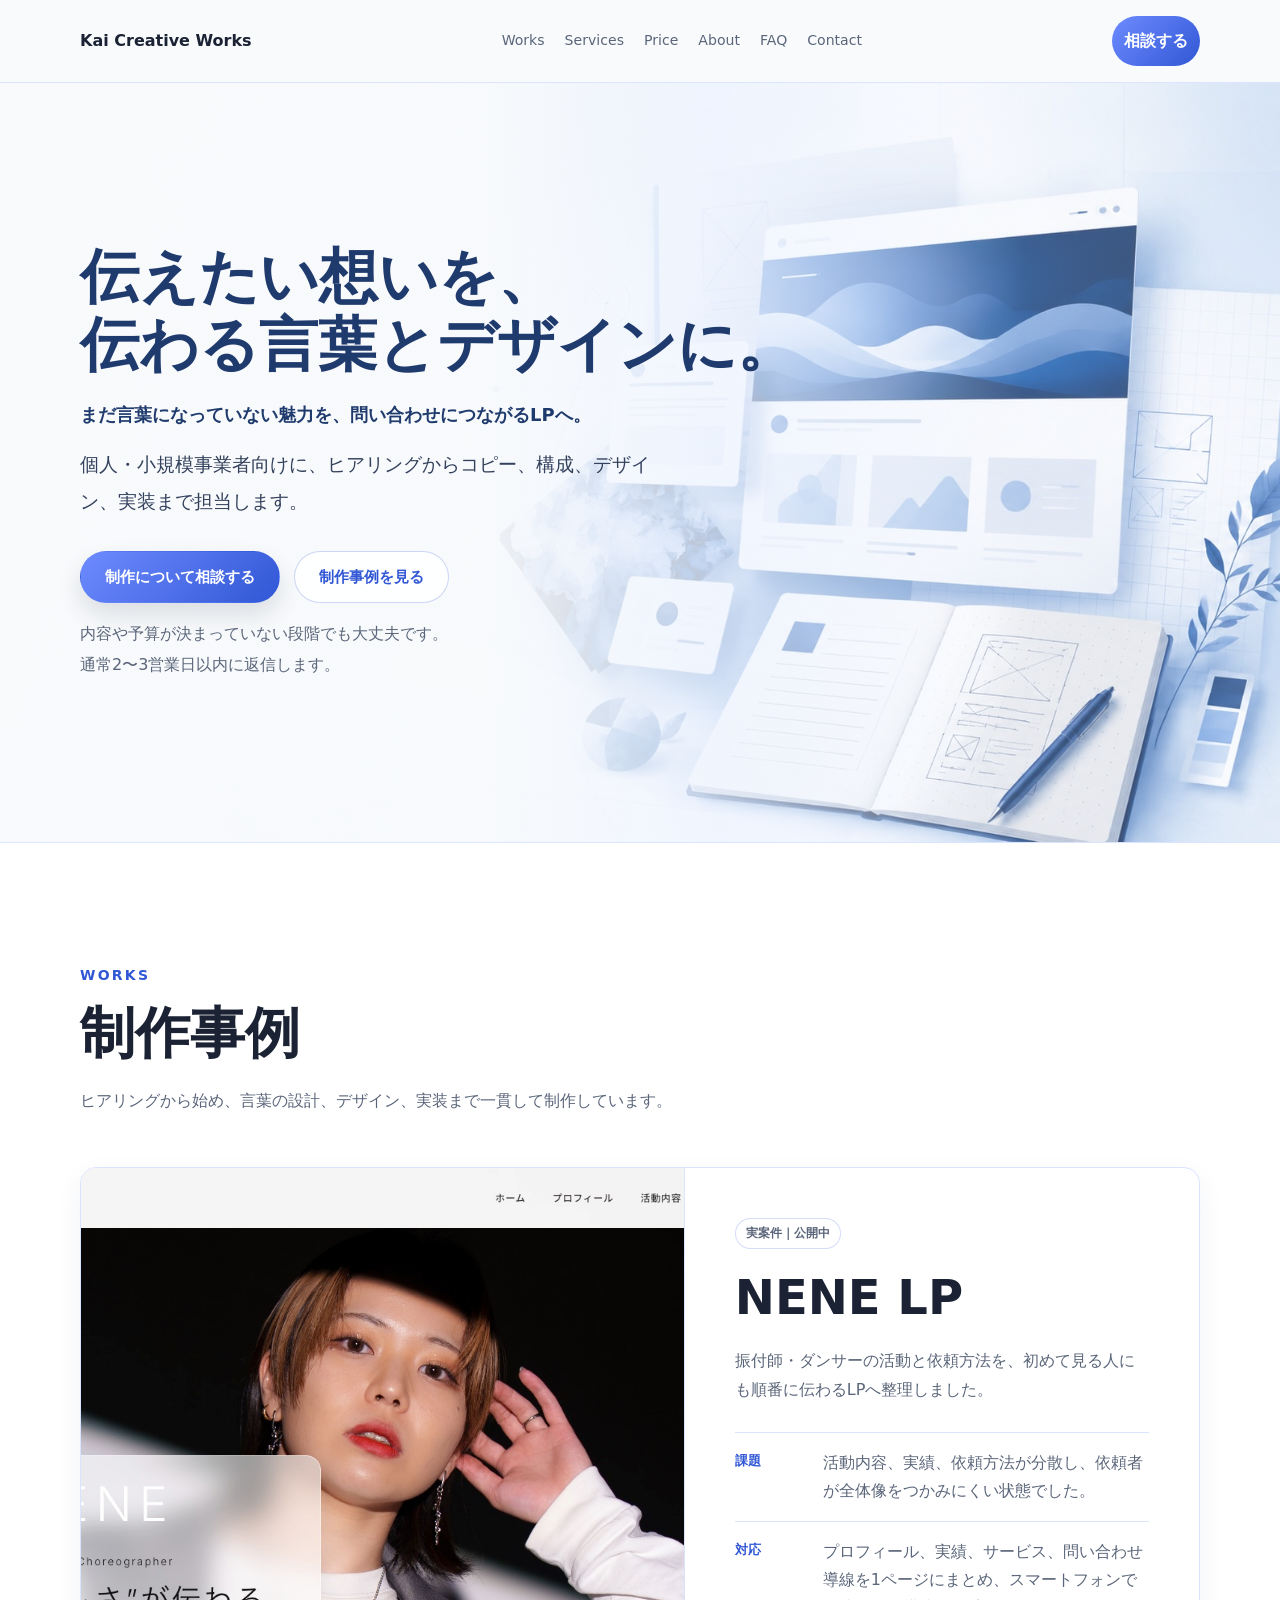
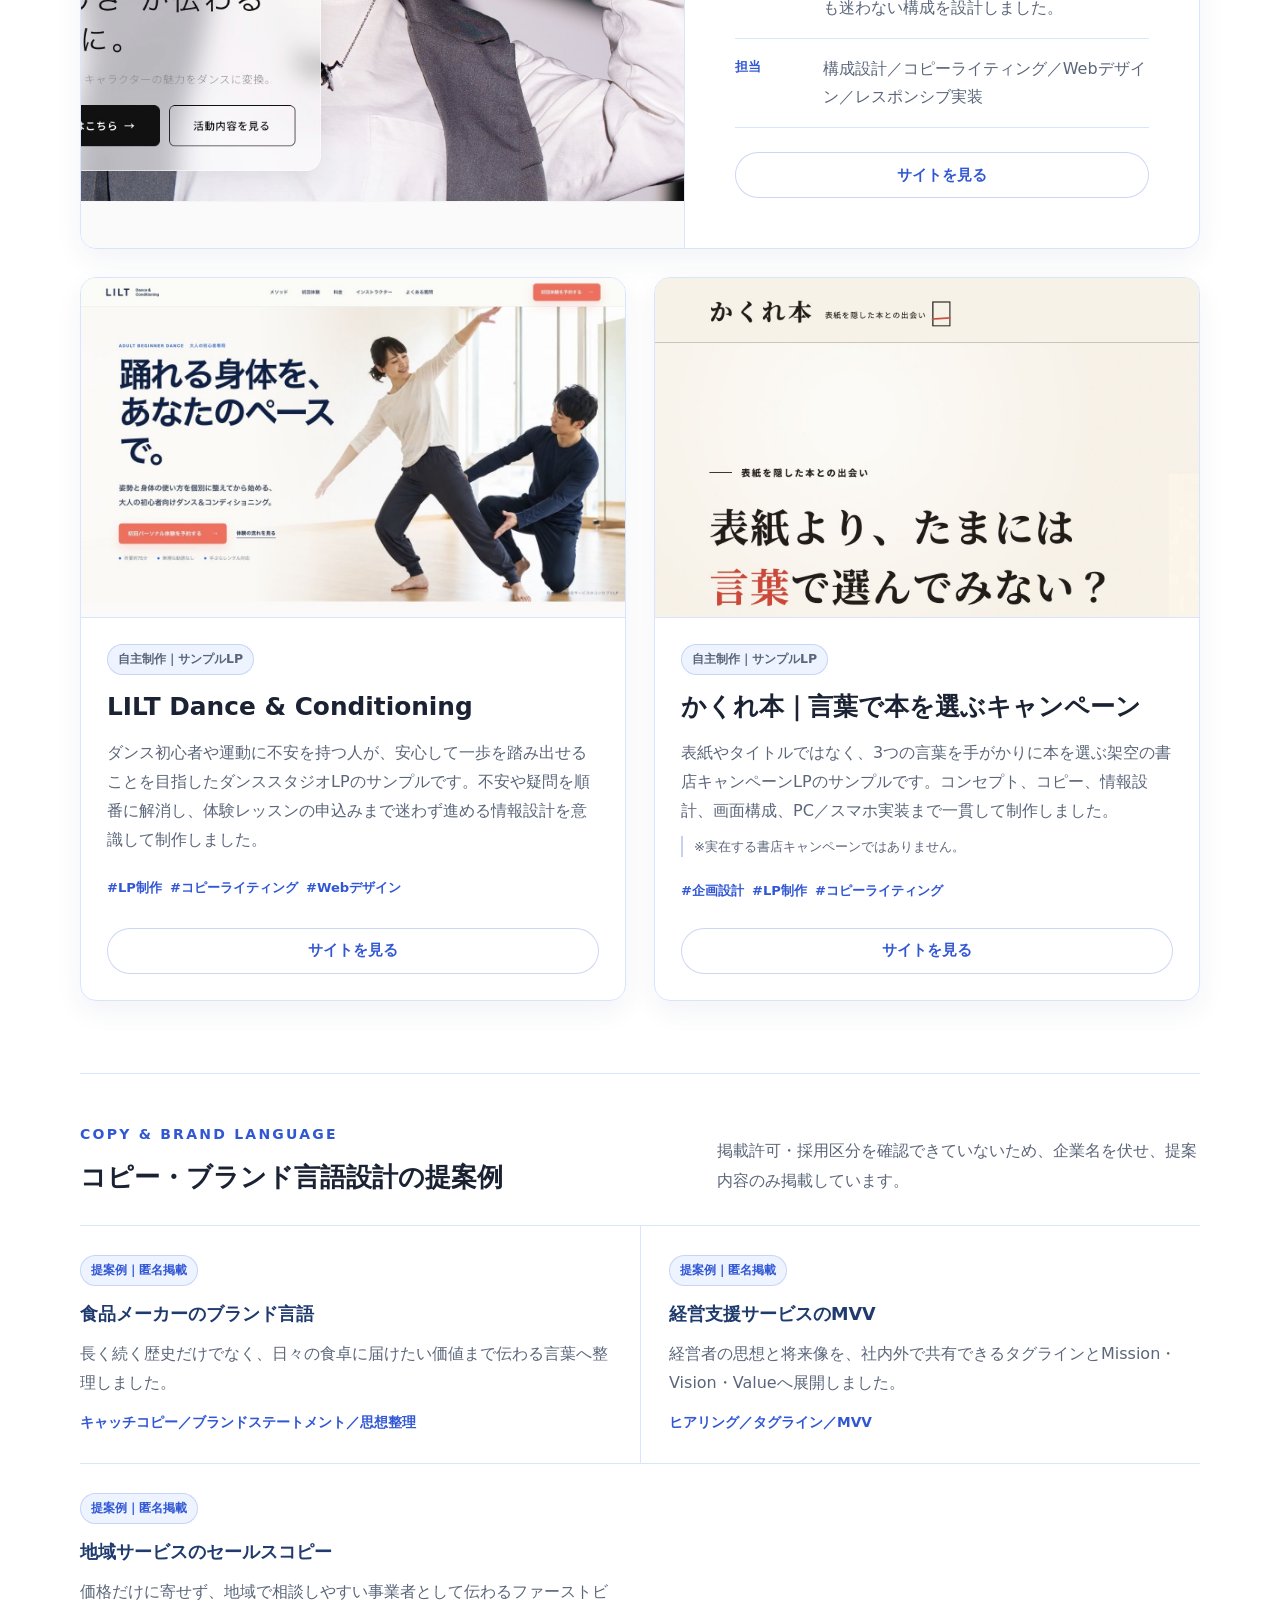
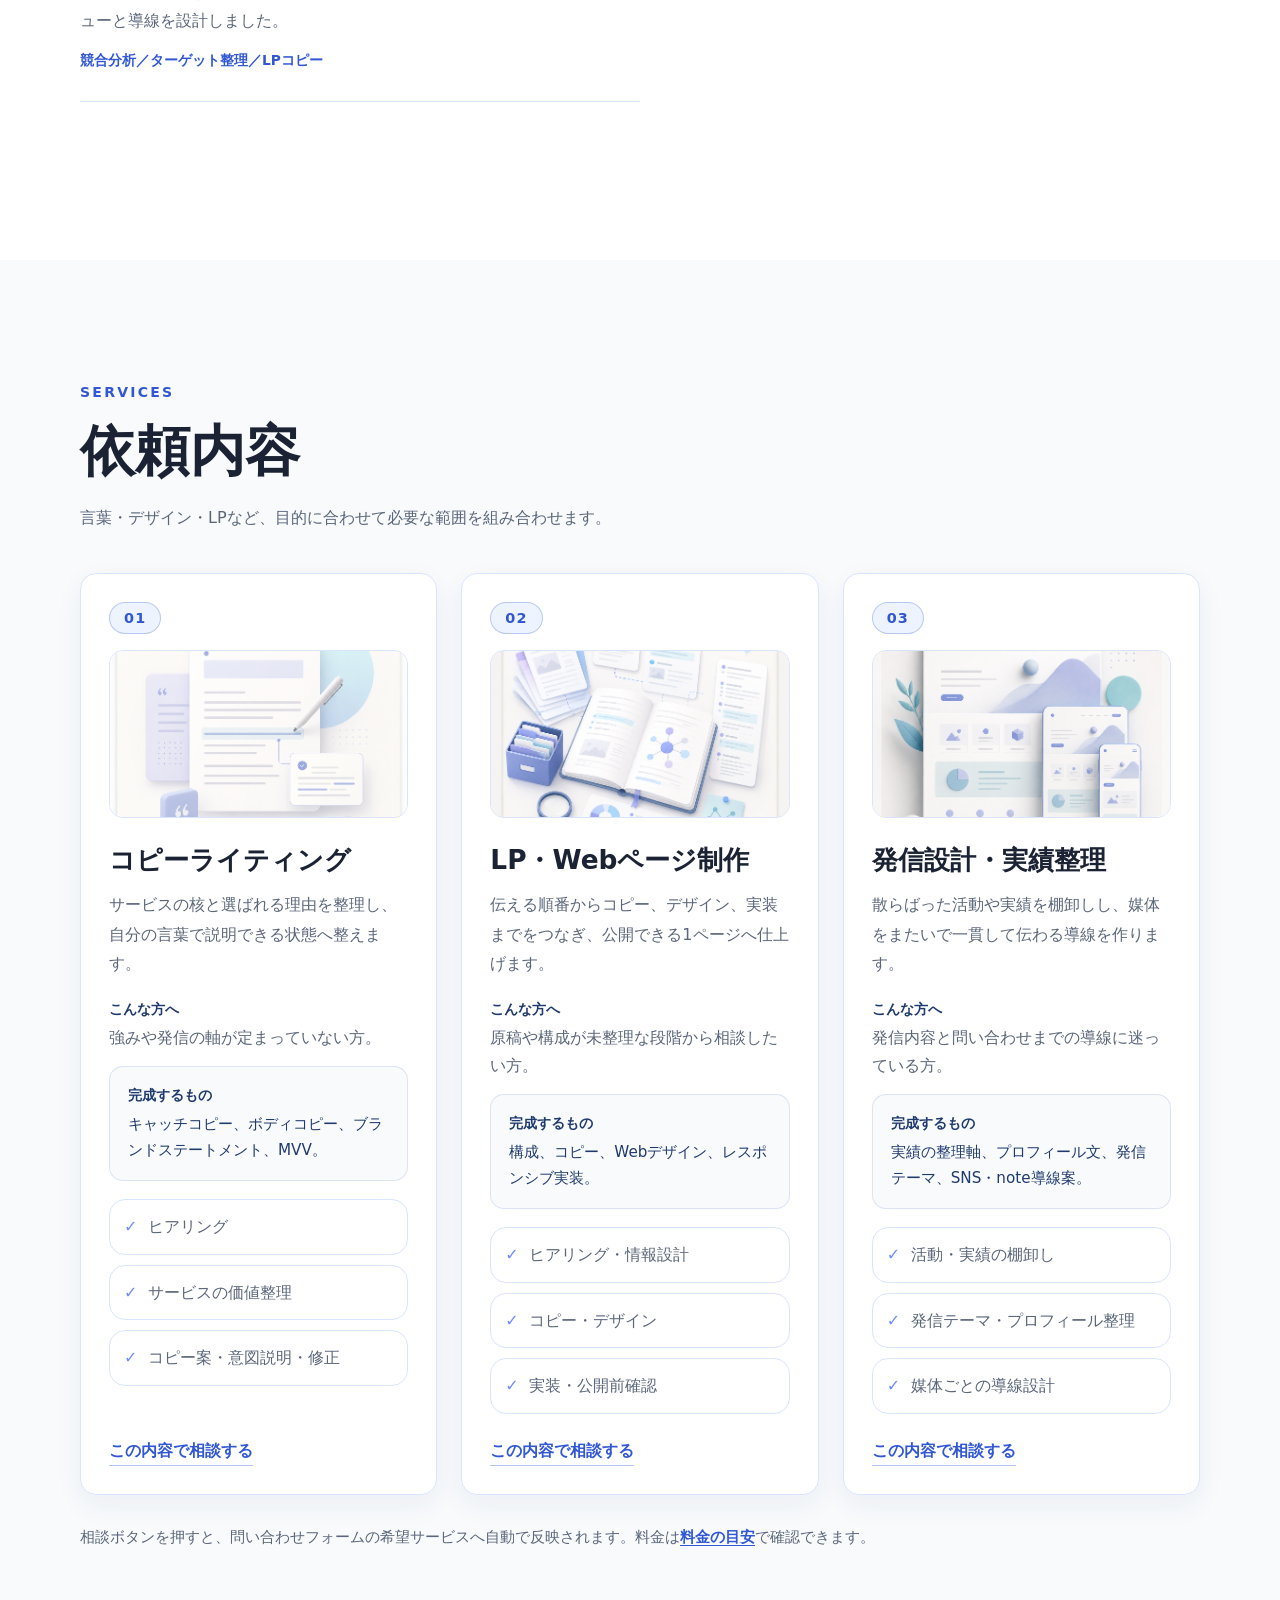
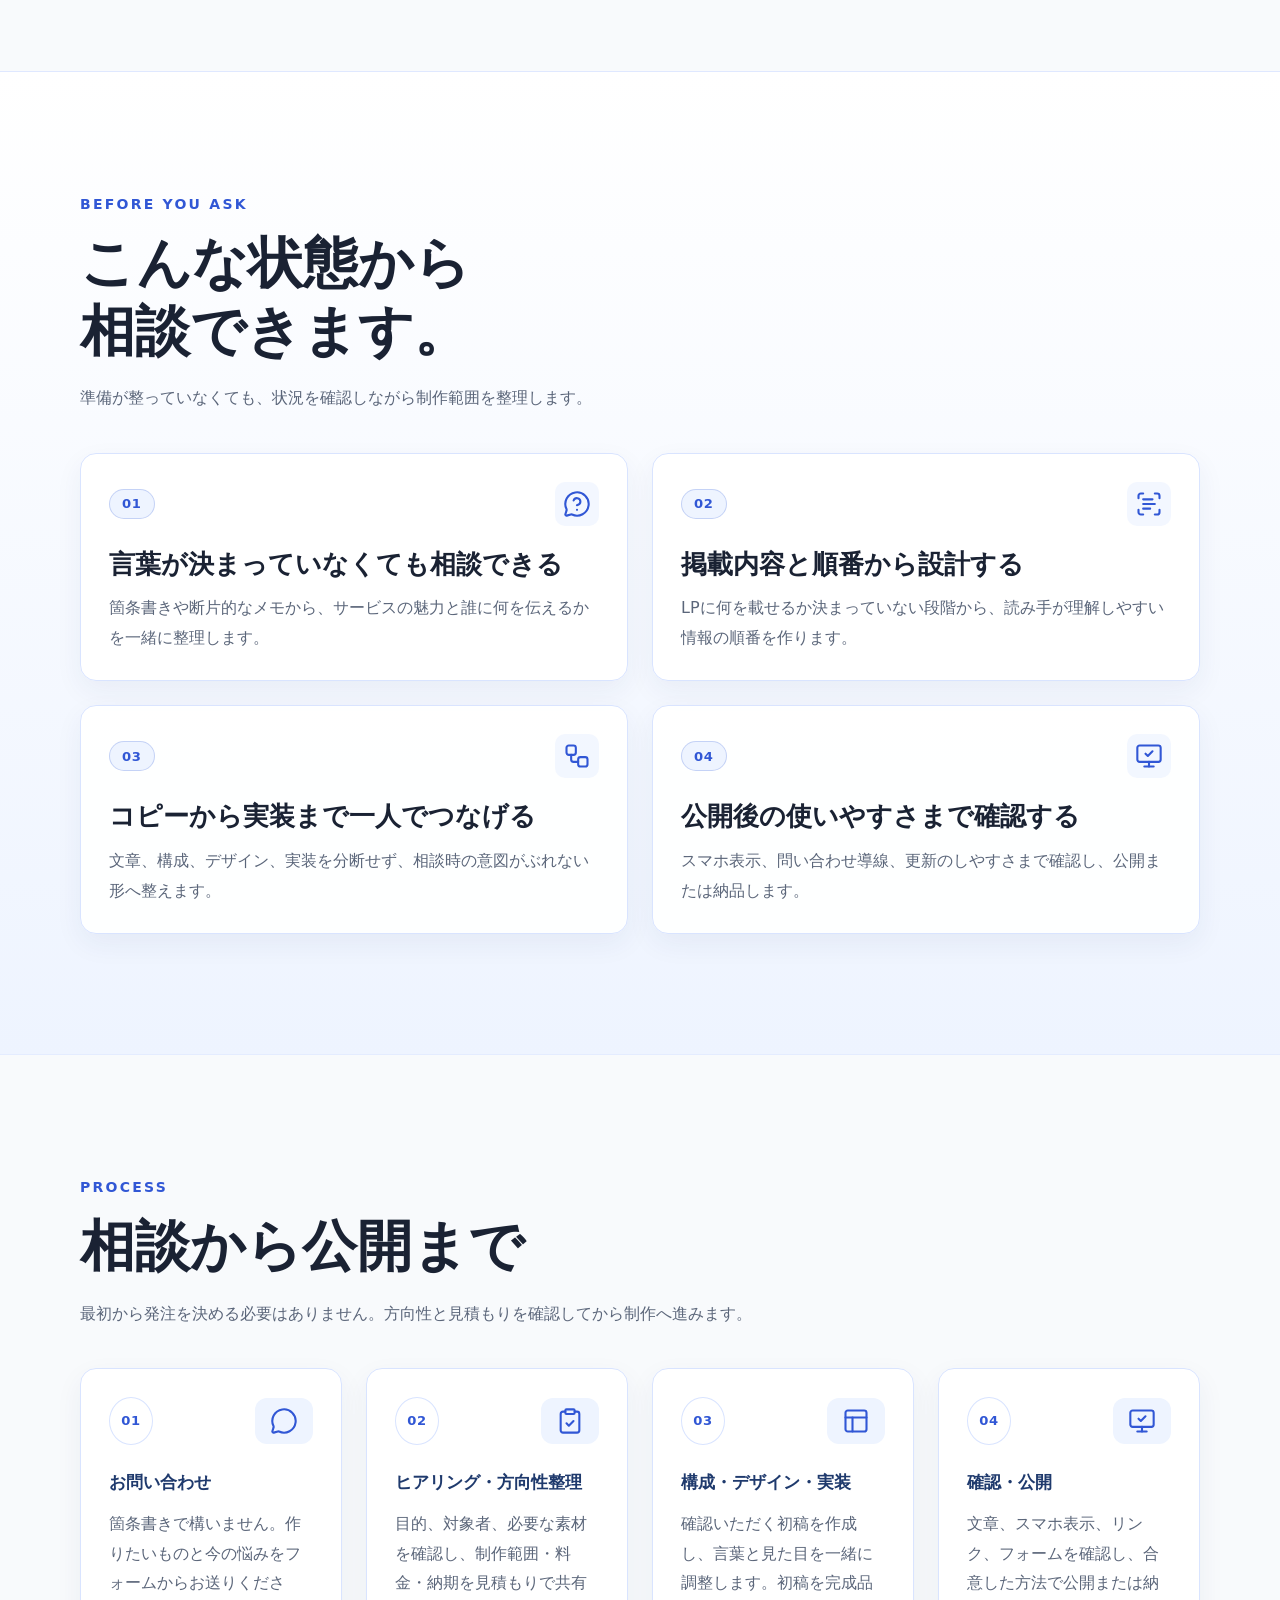
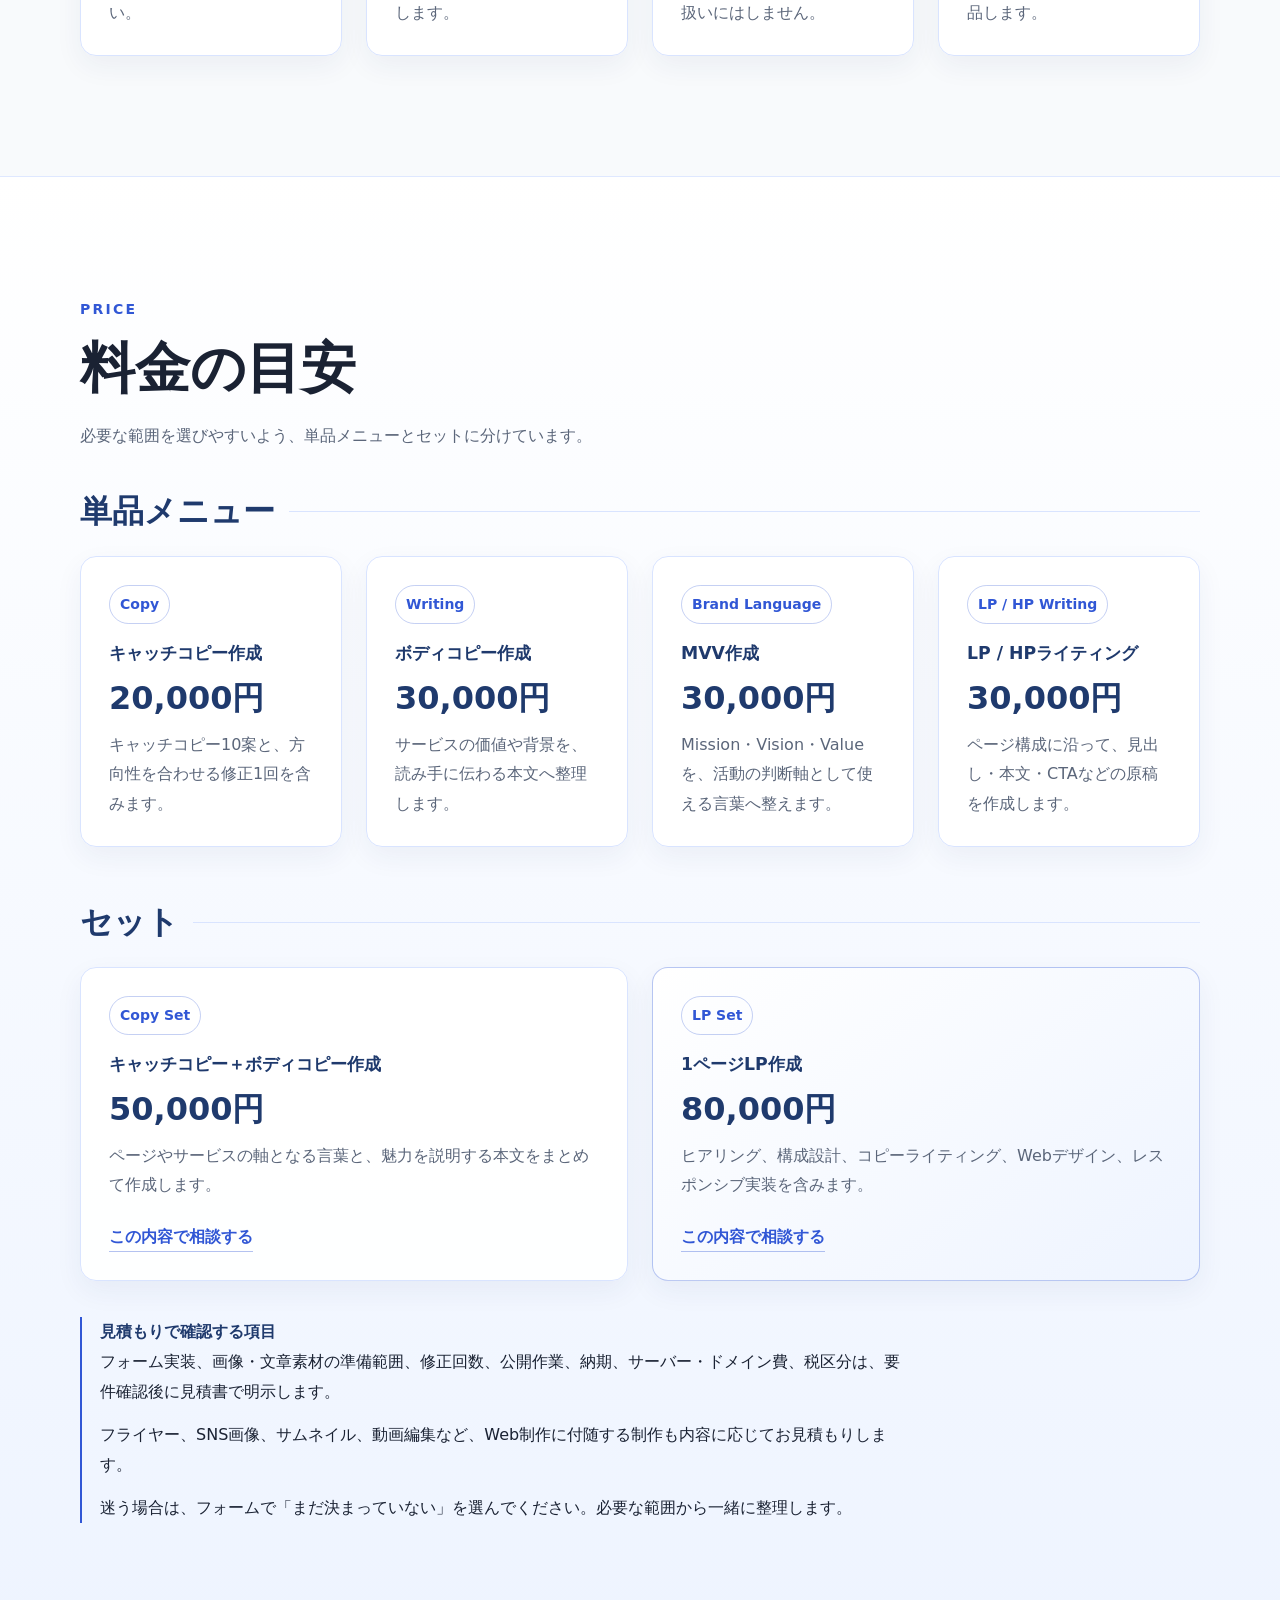
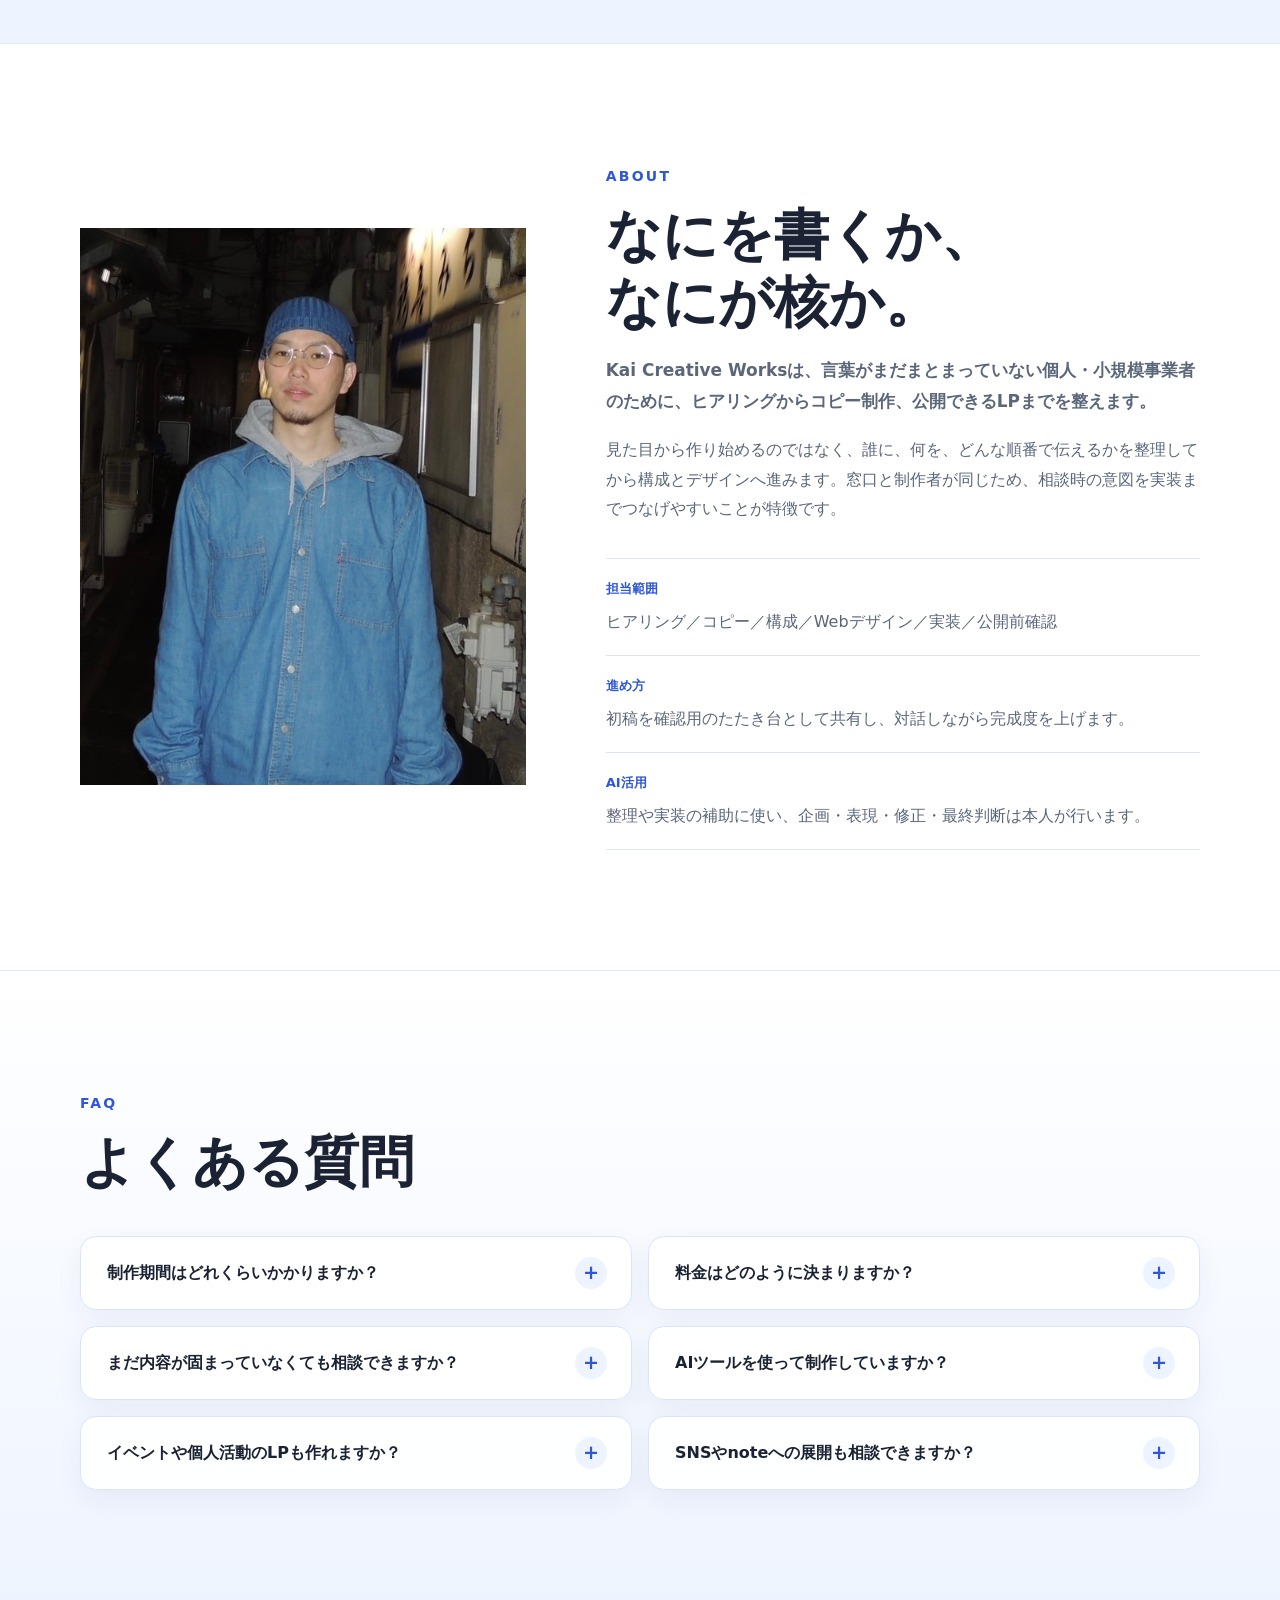
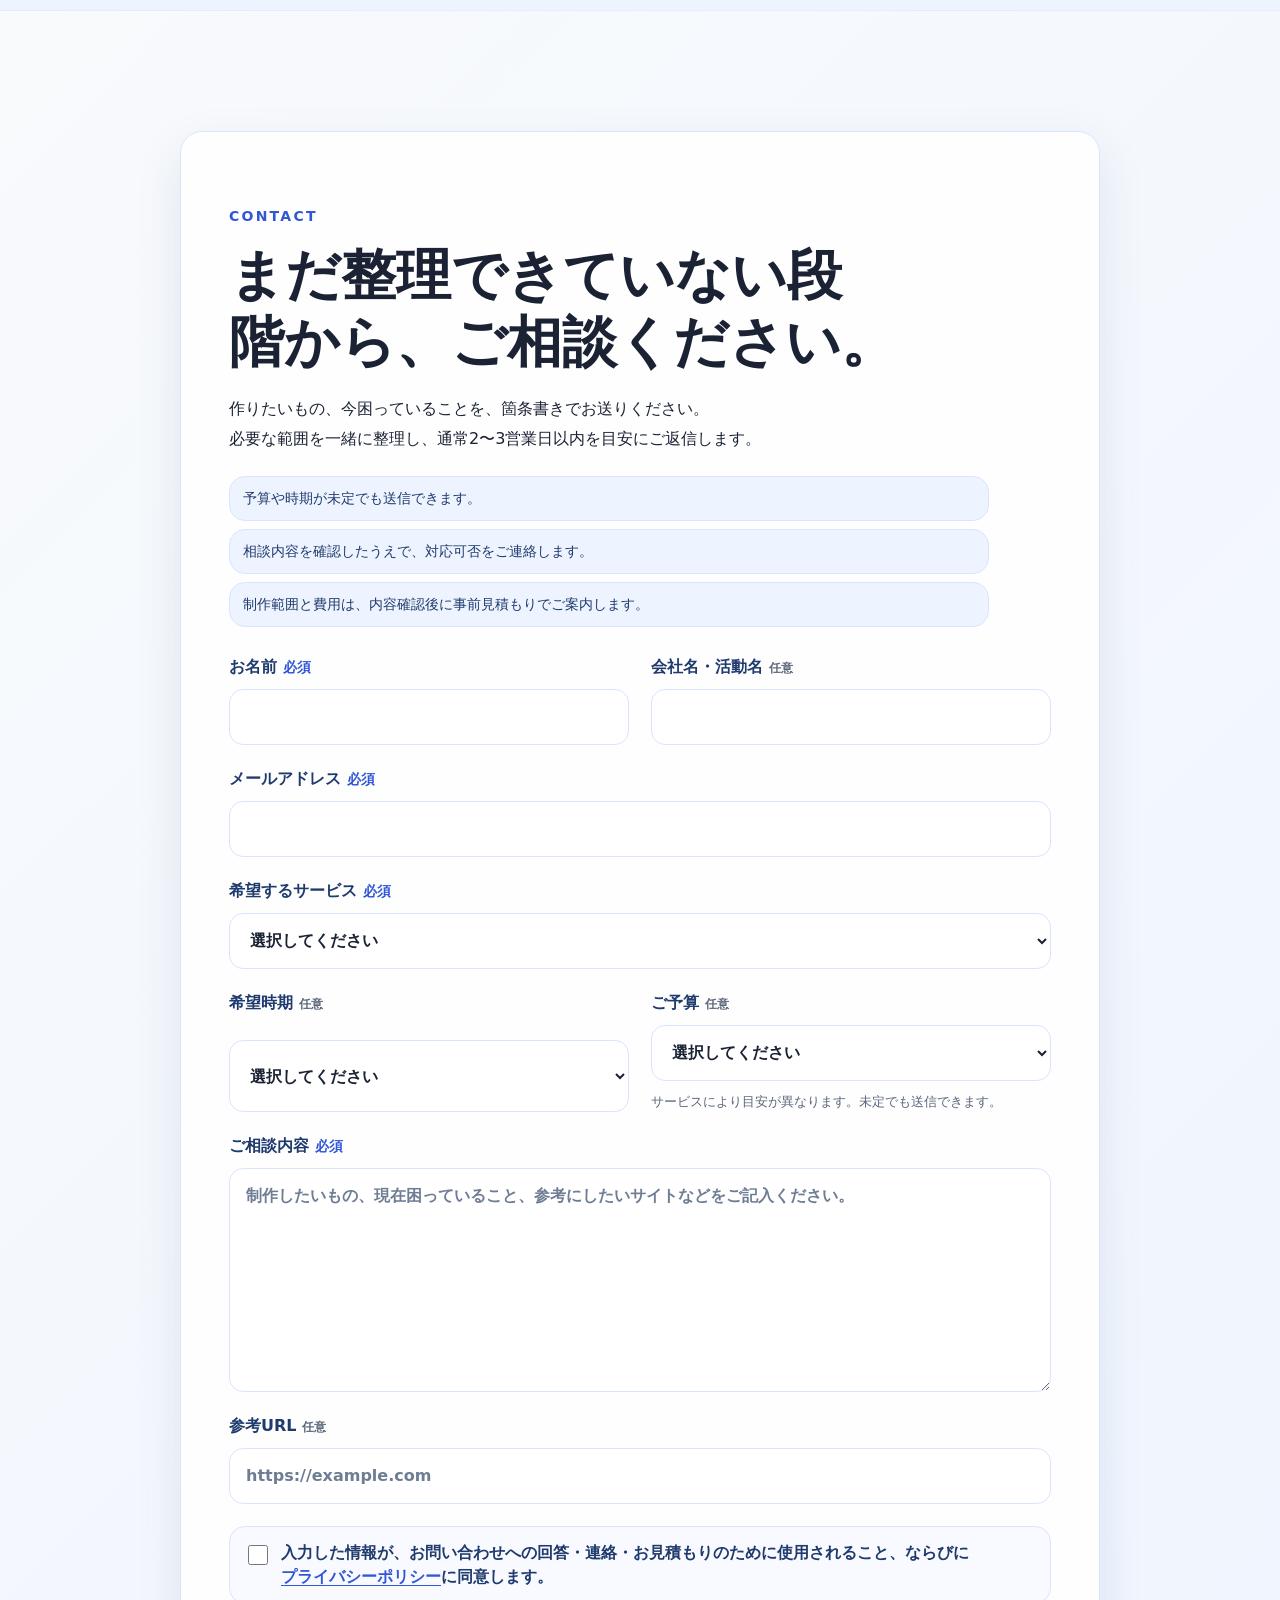
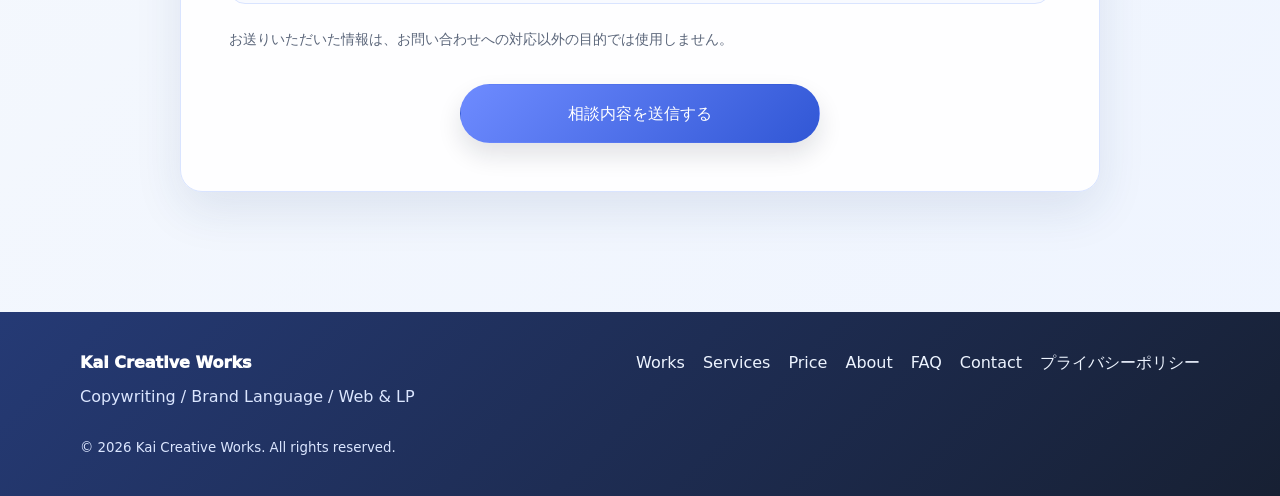
==== commit d0e96859: "Fix mobile hero fallback and refine content" ====
--- a/index.html
+++ b/index.html
@@ -19,7 +19,7 @@
     <meta name="twitter:image" content="https://kcw000.github.io/my-page/visual/ogp.jpg">
     <link rel="icon" href="visual/visual_02.png" type="image/png">
     <link rel="preload" as="image" href="visual/hero-main.jpg">
-    <link rel="stylesheet" href="style.css?v=20260725-4">
+    <link rel="stylesheet" href="style.css?v=20260726-2">
     <script type="application/ld+json">
       {
         "@context": "https://schema.org",
@@ -41,10 +41,10 @@
         "mainEntity": [
           {
             "@type": "Question",
-            "name": "文章がまとまっていなくても依頼できますか？",
+            "name": "制作期間はどれくらいかかりますか？",
             "acceptedAnswer": {
               "@type": "Answer",
-              "text": "はい。断片的なメモや箇条書きからでも、ヒアリングを通して必要な情報と伝える順番を整理します。"
+              "text": "コピーライティングは2週間程度、LP制作は1か月程度が目安です。ご依頼内容や制作状況により前後します。お急ぎの場合は納期を調整できることもあるため、希望時期を添えてまずはご相談ください。"
             }
           },
           {
@@ -81,22 +81,6 @@
           },
           {
             "@type": "Question",
-            "name": "機密情報や個人情報はAIに入力されますか？",
-            "acceptedAnswer": {
-              "@type": "Answer",
-              "text": "クライアントからお預かりした機密情報や個人情報を、事前確認なく外部AIサービスへ入力することはありません。"
-            }
-          },
-          {
-            "@type": "Question",
-            "name": "どこまで相談できますか？",
-            "acceptedAnswer": {
-              "@type": "Answer",
-              "text": "言葉の整理、コピー、構成、デザイン、HTML・CSS・JavaScriptによる実装、公開前確認まで、必要な範囲に合わせて対応します。"
-            }
-          },
-          {
-            "@type": "Question",
             "name": "SNSやnoteへの展開も相談できますか？",
             "acceptedAnswer": {
               "@type": "Answer",
@@ -451,8 +435,8 @@
           </figure>
           <div class="about-copy">
             <p class="eyebrow">About</p>
-            <h2>言葉と画面を、同じ意図でつなぐ。</h2>
-            <p class="about-lead">Kai Creative Worksは、言葉がまだまとまっていない個人・小規模事業者のために、コピーから公開できるLPまで一人で整える制作サービスです。</p>
+            <h2>なにを書くか、<br>なにが核か。</h2>
+            <p class="about-lead">Kai Creative Worksは、言葉がまだまとまっていない個人・小規模事業者のために、ヒアリングからコピー制作、公開できるLPまでを整えます。</p>
             <p>見た目から作り始めるのではなく、誰に、何を、どんな順番で伝えるかを整理してから構成とデザインへ進みます。窓口と制作者が同じため、相談時の意図を実装までつなげやすいことが特徴です。</p>
             <dl class="about-points">
               <div><dt>担当範囲</dt><dd>ヒアリング／コピー／構成／Webデザイン／実装／公開前確認</dd></div>
@@ -472,15 +456,13 @@
           </div>
           <div class="faq-list">
             <div class="faq-column">
-              <details><summary>文章がまとまっていなくても依頼できますか？</summary><p>はい。断片的なメモや箇条書きからでも、ヒアリングを通して必要な情報と伝える順番を整理します。</p></details>
+              <details><summary>制作期間はどれくらいかかりますか？</summary><p>コピーライティングは2週間程度、LP制作は1か月程度が目安です。ご依頼内容や制作状況により前後します。お急ぎの場合は納期を調整できることもあるため、希望時期を添えてまずはご相談ください。</p></details>
               <details><summary>まだ内容が固まっていなくても相談できますか？</summary><p>はい。目的や現状を伺い、必要な制作物と優先順位から一緒に整理します。</p></details>
               <details><summary>イベントや個人活動のLPも作れますか？</summary><p>はい。イベント告知、活動紹介、ポートフォリオ、サービス紹介など、小規模な1ページLPを中心に対応しています。</p></details>
+            </div>
+            <div class="faq-column">
               <details><summary>料金はどのように決まりますか？</summary><p>制作内容、文章量、素材の有無、ページ数、実装範囲を確認し、着手前にお見積もりをご案内します。</p></details>
-            </div>
-            <div class="faq-column">
               <details><summary>AIツールを使って制作していますか？</summary><p>情報整理や構成・実装の補助として必要に応じて活用します。企画、表現判断、コピーの選定、修正、最終確認は制作者本人が行います。</p></details>
-              <details><summary>機密情報や個人情報はAIに入力されますか？</summary><p>クライアントからお預かりした機密情報や個人情報を、事前確認なく外部AIサービスへ入力することはありません。</p></details>
-              <details><summary>どこまで相談できますか？</summary><p>言葉の整理、コピー、構成、デザイン、HTML・CSS・JavaScriptによる実装、公開前確認まで、必要な範囲に合わせて対応します。</p></details>
               <details><summary>SNSやnoteへの展開も相談できますか？</summary><p>はい。LPやブランドの軸をもとに、SNS投稿やnoteへ展開するためのテーマ、見出し、導線整理をご相談いただけます。</p></details>
             </div>
           </div>
@@ -522,7 +504,7 @@
             </label>
             <label for="service">
               <span>希望するサービス <em>必須</em></span>
-              <select id="service" name="service" required aria-describedby="service-error">
+              <select id="service" name="service" autocomplete="off" required aria-describedby="service-error">
                 <option value="" selected disabled>選択してください</option>
                 <option>コピーライティング</option>
                 <option>LP・Webページ制作</option>
@@ -604,6 +586,6 @@
       <small>&copy; 2026 Kai Creative Works. All rights reserved.</small>
     </footer>
 
-    <script src="script.js?v=20260725-2"></script>
+    <script src="script.js?v=20260726-1"></script>
   </body>
 </html>
--- a/style.css
+++ b/style.css
@@ -2678,3 +2678,587 @@
     max-height: 210px;
   }
 }
+
+/* Mobile density and readability pass */
+@media (max-width: 719px) {
+  body {
+    font-size: 15px;
+    line-height: 1.75;
+  }
+
+  .site-header {
+    padding: 11px 16px;
+  }
+
+  .site-logo {
+    font-size: 1rem;
+  }
+
+  .nav-toggle {
+    width: 42px;
+    height: 42px;
+    border-radius: 12px;
+  }
+
+  .site-nav {
+    inset: 65px 12px auto;
+  }
+
+  .section {
+    padding: 64px 0;
+  }
+
+  .section-shell {
+    width: min(100% - 32px, var(--content-width));
+  }
+
+  .section-heading {
+    margin-bottom: 30px;
+  }
+
+  .section-heading h2,
+  .about-copy h2,
+  .contact-intro h2 {
+    margin-bottom: 12px;
+    font-size: 2rem;
+    line-height: 1.3;
+  }
+
+  .section-heading p:not(.eyebrow),
+  .about-copy > p:not(.eyebrow),
+  .contact-intro > p:not(.eyebrow) {
+    font-size: 0.92rem;
+    line-height: 1.75;
+  }
+
+  .eyebrow {
+    margin-bottom: 8px;
+    font-size: 0.75rem;
+    line-height: 1.4;
+  }
+
+  .card-grid,
+  .feature-grid,
+  .service-cards,
+  .price-list,
+  .process-list,
+  .portfolio-work-pair {
+    gap: 18px;
+  }
+
+  .card,
+  .feature-card,
+  .copy-work-card,
+  .price-list article {
+    padding: 20px;
+    border-radius: 14px;
+  }
+
+  .card p,
+  .feature-card p,
+  .price-list p,
+  .process-list p {
+    font-size: 0.9rem;
+    line-height: 1.75;
+  }
+
+  .hero {
+    min-height: 680px;
+    align-items: end;
+    background:
+      linear-gradient(180deg, #eef4ff 0%, #f8fafc 100%);
+  }
+
+  .hero::before {
+    position: absolute;
+    inset: 0 0 auto;
+    z-index: -3;
+    width: 100%;
+    height: 245px;
+    background: url("visual/hero-main.jpg") 68% center / cover no-repeat;
+    content: "";
+  }
+
+  .hero-background {
+    inset: 0 0 auto;
+    height: 245px;
+    object-position: 68% center;
+  }
+
+  .hero-overlay {
+    background:
+      linear-gradient(180deg, rgba(238, 244, 255, 0.08) 0%, rgba(238, 244, 255, 0.28) 22%, rgba(238, 244, 255, 0.9) 35%, rgba(248, 250, 252, 0.99) 48%, rgba(248, 250, 252, 1) 100%),
+      linear-gradient(90deg, rgba(238, 244, 255, 0.28), rgba(238, 244, 255, 0.04));
+  }
+
+  .hero-content {
+    padding-top: 208px;
+    padding-bottom: 42px;
+  }
+
+  .hero-title {
+    margin-bottom: 14px;
+    font-size: 1.85rem;
+    line-height: 1.34;
+    overflow-wrap: normal;
+    word-break: keep-all;
+  }
+
+  .hero-subcopy {
+    margin-bottom: 10px;
+    font-size: 0.9rem;
+    line-height: 1.65;
+  }
+
+  .hero .lead {
+    font-size: 0.9rem;
+    line-height: 1.75;
+  }
+
+  .hero-note {
+    margin-top: 14px;
+    font-size: 0.82rem;
+    line-height: 1.65;
+  }
+
+  .button-row,
+  .contact-actions {
+    gap: 10px;
+    margin-top: 22px;
+  }
+
+  .button {
+    min-height: 48px;
+    padding: 12px 18px;
+    font-size: 0.88rem;
+  }
+
+  .button.small {
+    min-height: 44px;
+    padding: 10px 16px;
+    font-size: 0.84rem;
+  }
+
+  .works-heading {
+    margin-bottom: 30px;
+  }
+
+  .portfolio-work-featured {
+    margin-bottom: 18px;
+  }
+
+  .portfolio-work-body,
+  .portfolio-work-featured .portfolio-work-body {
+    padding: 20px;
+  }
+
+  .portfolio-work-featured .portfolio-work-body h3 {
+    margin: 11px 0;
+    font-size: 1.62rem;
+    line-height: 1.35;
+  }
+
+  .portfolio-work-body h3 {
+    margin: 11px 0;
+    font-size: 1.2rem;
+    line-height: 1.45;
+  }
+
+  .portfolio-work-copy {
+    font-size: 0.9rem;
+    line-height: 1.75;
+  }
+
+  .portfolio-work-note,
+  .portfolio-work-tags li,
+  .work-label {
+    font-size: 0.75rem;
+  }
+
+  .portfolio-work-tags {
+    gap: 6px 10px;
+    margin-top: 16px;
+  }
+
+  .portfolio-work-actions {
+    padding-top: 18px;
+  }
+
+  .case-summary {
+    margin-top: 20px;
+  }
+
+  .case-summary div {
+    gap: 10px;
+    padding: 13px 0;
+  }
+
+  .case-summary dt {
+    font-size: 0.75rem;
+  }
+
+  .case-summary dd {
+    font-size: 0.87rem;
+    line-height: 1.7;
+  }
+
+  .copy-work-block {
+    margin-top: 48px;
+    padding-top: 34px;
+  }
+
+  .copy-work-heading {
+    gap: 10px;
+    margin-bottom: 20px;
+  }
+
+  .copy-work-heading h3 {
+    font-size: 1.3rem;
+  }
+
+  .copy-work-heading > p,
+  .copy-examples-list p:not(.work-label) {
+    font-size: 0.88rem;
+    line-height: 1.7;
+  }
+
+  .copy-examples-list article {
+    padding: 22px 0;
+  }
+
+  .number-label {
+    min-width: 42px;
+    height: 28px;
+    margin-bottom: 14px;
+    padding: 0 11px;
+    font-size: 0.78rem;
+  }
+
+  .service-card .card-visual {
+    max-height: 164px;
+    margin-bottom: 18px;
+    border-radius: 12px;
+  }
+
+  .service-card h3 {
+    font-size: 1.2rem;
+  }
+
+  .service-fit {
+    margin-top: 14px;
+    font-size: 0.88rem;
+  }
+
+  .service-deliverable {
+    margin-top: 12px;
+    padding: 13px 14px;
+    font-size: 0.86rem;
+    line-height: 1.7;
+  }
+
+  .service-card ul {
+    gap: 8px;
+    margin-top: 14px;
+  }
+
+  .service-card li {
+    padding: 9px 11px 9px 34px;
+    border-radius: 12px;
+    font-size: 0.86rem;
+    line-height: 1.6;
+  }
+
+  .service-card .text-link {
+    padding-top: 18px;
+    font-size: 0.88rem;
+  }
+
+  .feature-card-head {
+    margin-bottom: 14px;
+  }
+
+  .feature-card-head .ui-icon {
+    padding: 6px;
+  }
+
+  .feature-card h3 {
+    font-size: 1.08rem;
+  }
+
+  .process-list > li {
+    padding: 20px;
+    border-radius: 14px;
+  }
+
+  .process-step-top {
+    margin-bottom: 15px;
+  }
+
+  .process-step-number {
+    width: 40px;
+    height: 40px;
+    flex-basis: 40px;
+    font-size: 0.75rem;
+  }
+
+  .process-step-icon {
+    box-sizing: border-box;
+    width: 40px;
+    height: 40px;
+    padding: 8px;
+  }
+
+  .process-list strong {
+    margin-bottom: 7px;
+    font-size: 1rem;
+  }
+
+  .price-group + .price-group {
+    margin-top: 40px;
+  }
+
+  .price-group-title {
+    gap: 10px;
+    margin-bottom: 16px;
+    font-size: 1.25rem;
+  }
+
+  .price-list article strong {
+    margin: 9px 0;
+    font-size: 1.5rem;
+  }
+
+  .price-list article h4 {
+    font-size: 0.98rem;
+  }
+
+  .price-label {
+    margin-bottom: 12px;
+    padding: 5px 9px;
+    font-size: 0.76rem;
+  }
+
+  .price-note {
+    margin-top: 28px;
+    padding-left: 14px;
+    font-size: 0.88rem;
+  }
+
+  .about-editorial {
+    gap: 28px;
+  }
+
+  .about-portrait {
+    width: min(100%, 300px);
+  }
+
+  .about-copy .about-lead {
+    font-size: 0.96rem;
+    line-height: 1.75;
+  }
+
+  .about-copy > p + p {
+    margin-top: 14px;
+  }
+
+  .about-points {
+    margin-top: 24px;
+  }
+
+  .about-points div {
+    padding: 14px 0;
+  }
+
+  .about-points dd {
+    font-size: 0.88rem;
+    line-height: 1.7;
+  }
+
+  .faq-list,
+  .faq-column {
+    gap: 12px;
+  }
+
+  .faq-list details {
+    border-radius: 14px;
+  }
+
+  .faq-list summary {
+    min-height: 58px;
+    padding: 15px 50px 15px 17px;
+    font-size: 0.82rem;
+    line-height: 1.45;
+  }
+
+  .faq-list summary::after {
+    right: 13px;
+    width: 30px;
+    height: 30px;
+    font-size: 1rem;
+  }
+
+  .faq-list details p {
+    padding: 6px 17px 18px;
+    font-size: 0.86rem;
+    line-height: 1.75;
+  }
+
+  .contact-section {
+    padding-top: 64px;
+    padding-bottom: 64px;
+  }
+
+  .contact-box {
+    width: min(100% - 24px, 920px);
+    gap: 24px;
+    padding: 22px 20px;
+    border-radius: 16px;
+  }
+
+  .contact-reassurance {
+    gap: 7px;
+    margin-top: 18px;
+  }
+
+  .contact-reassurance li {
+    padding: 9px 11px;
+    border-radius: 12px;
+    font-size: 0.84rem;
+  }
+
+  .contact-form,
+  .form-grid {
+    gap: 18px;
+  }
+
+  .contact-form label {
+    gap: 8px;
+    font-size: 0.9rem;
+  }
+
+  .contact-form input,
+  .contact-form select,
+  .contact-form textarea {
+    min-height: 52px;
+    padding: 13px 14px;
+    border-radius: 12px;
+    font-size: 16px;
+  }
+
+  .contact-form textarea {
+    min-height: 144px;
+  }
+
+  .privacy-consent {
+    gap: 8px;
+    padding: 12px;
+    border-radius: 12px;
+    font-size: 0.82rem;
+  }
+
+  .privacy-note,
+  .form-status-message,
+  .field-help,
+  .field-error {
+    font-size: 0.8rem;
+  }
+
+  .site-footer {
+    padding: 28px 16px;
+    font-size: 0.86rem;
+  }
+
+  .footer-inner {
+    gap: 16px;
+    margin-bottom: 18px;
+  }
+
+  .footer-nav {
+    gap: 9px 15px;
+  }
+
+  .policy-main {
+    width: min(100% - 24px, 900px);
+    padding: 38px 0 52px;
+  }
+
+  .policy-document {
+    padding: 24px 18px;
+  }
+
+  .policy-document h1 {
+    font-size: 2rem;
+    line-height: 1.3;
+  }
+}
+
+@media (min-width: 370px) and (max-width: 520px) {
+  .faq-list summary {
+    white-space: nowrap;
+  }
+}
+
+@media (max-width: 369px) {
+  .section {
+    padding: 54px 0;
+  }
+
+  .section-shell {
+    width: min(100% - 24px, var(--content-width));
+  }
+
+  .section-heading h2,
+  .about-copy h2,
+  .contact-intro h2 {
+    font-size: 1.75rem;
+  }
+
+  .hero {
+    min-height: 640px;
+  }
+
+  .hero::before,
+  .hero-background {
+    height: 218px;
+  }
+
+  .hero-content {
+    padding-top: 184px;
+    padding-bottom: 34px;
+  }
+
+  .hero-title {
+    font-size: 1.48rem;
+  }
+
+  .hero-subcopy,
+  .hero .lead {
+    font-size: 0.86rem;
+  }
+
+  .card,
+  .feature-card,
+  .copy-work-card,
+  .price-list article,
+  .portfolio-work-body,
+  .portfolio-work-featured .portfolio-work-body,
+  .process-list > li {
+    padding: 18px;
+  }
+
+  .faq-list summary {
+    min-height: 56px;
+    padding: 14px 45px 14px 14px;
+    font-size: 0.8rem;
+  }
+
+  .faq-list summary::after {
+    right: 10px;
+    width: 28px;
+    height: 28px;
+  }
+
+  .contact-box {
+    padding: 20px 16px;
+  }
+}
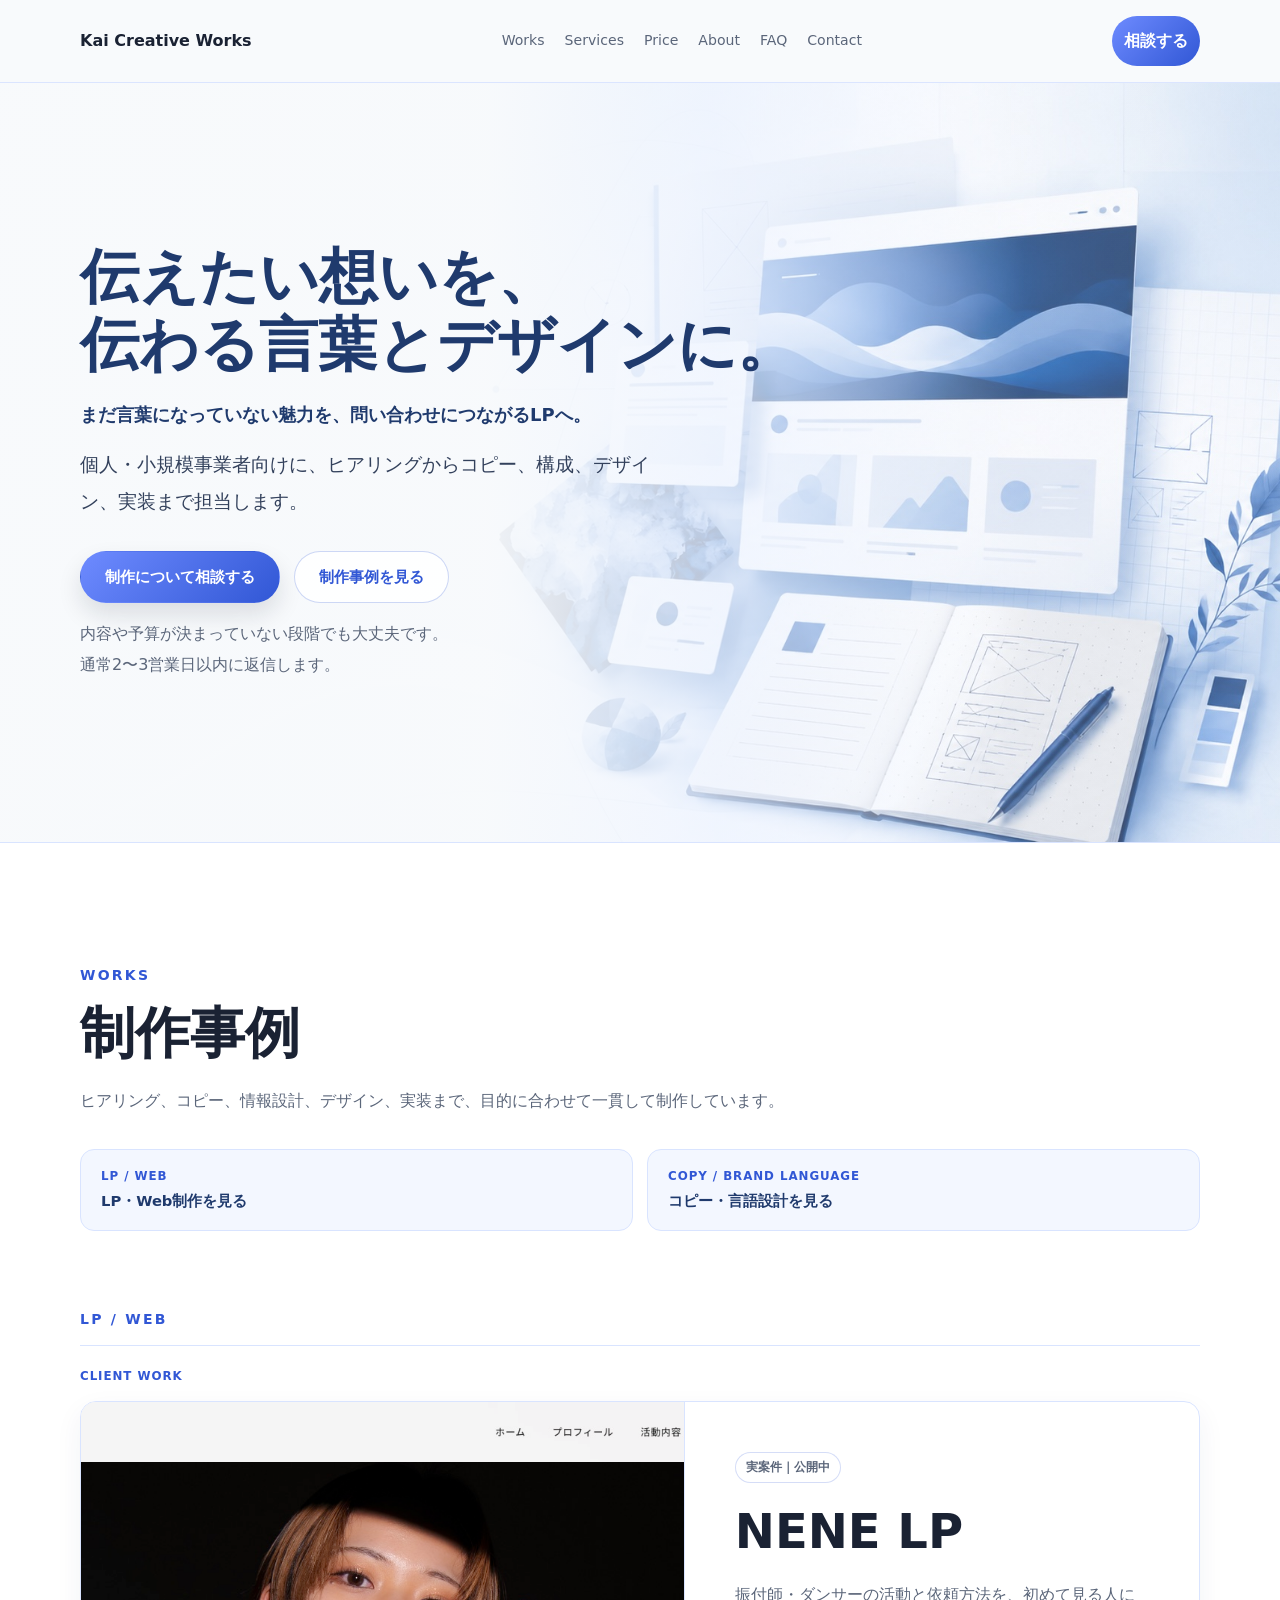
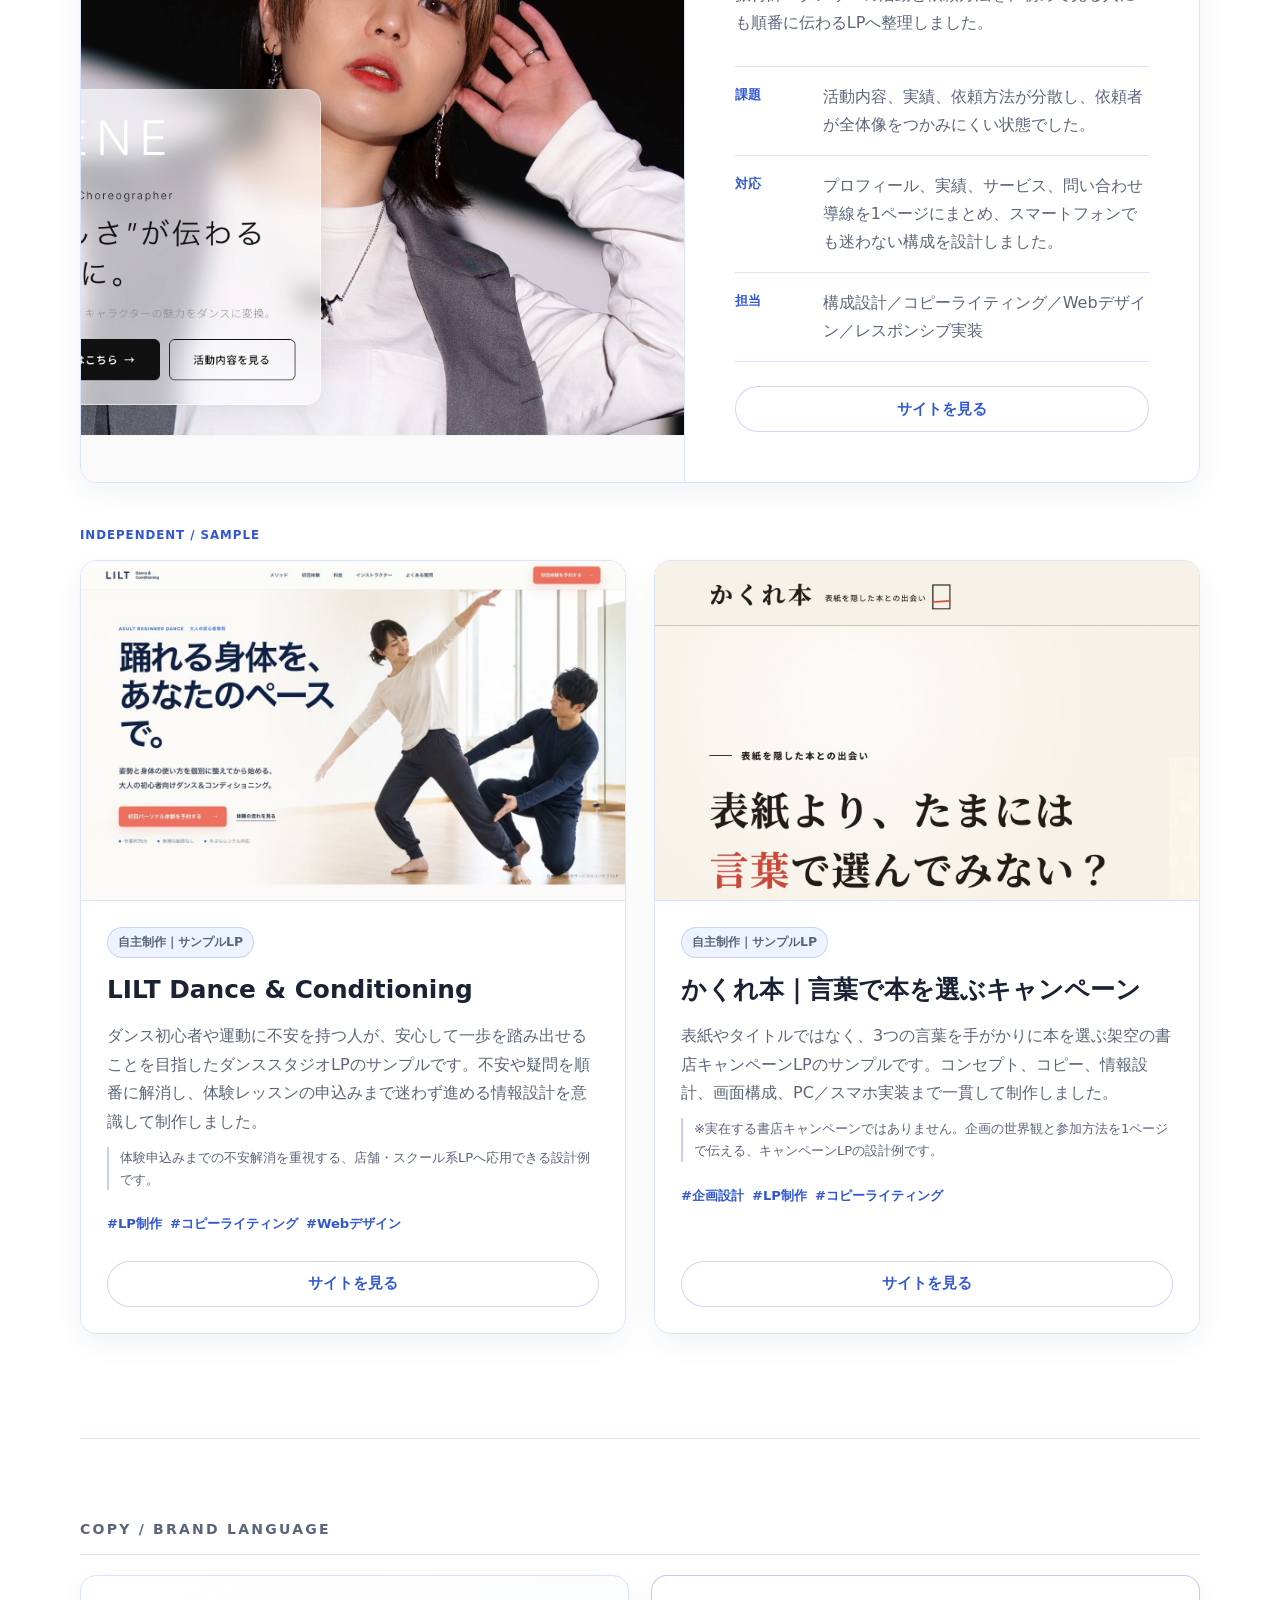
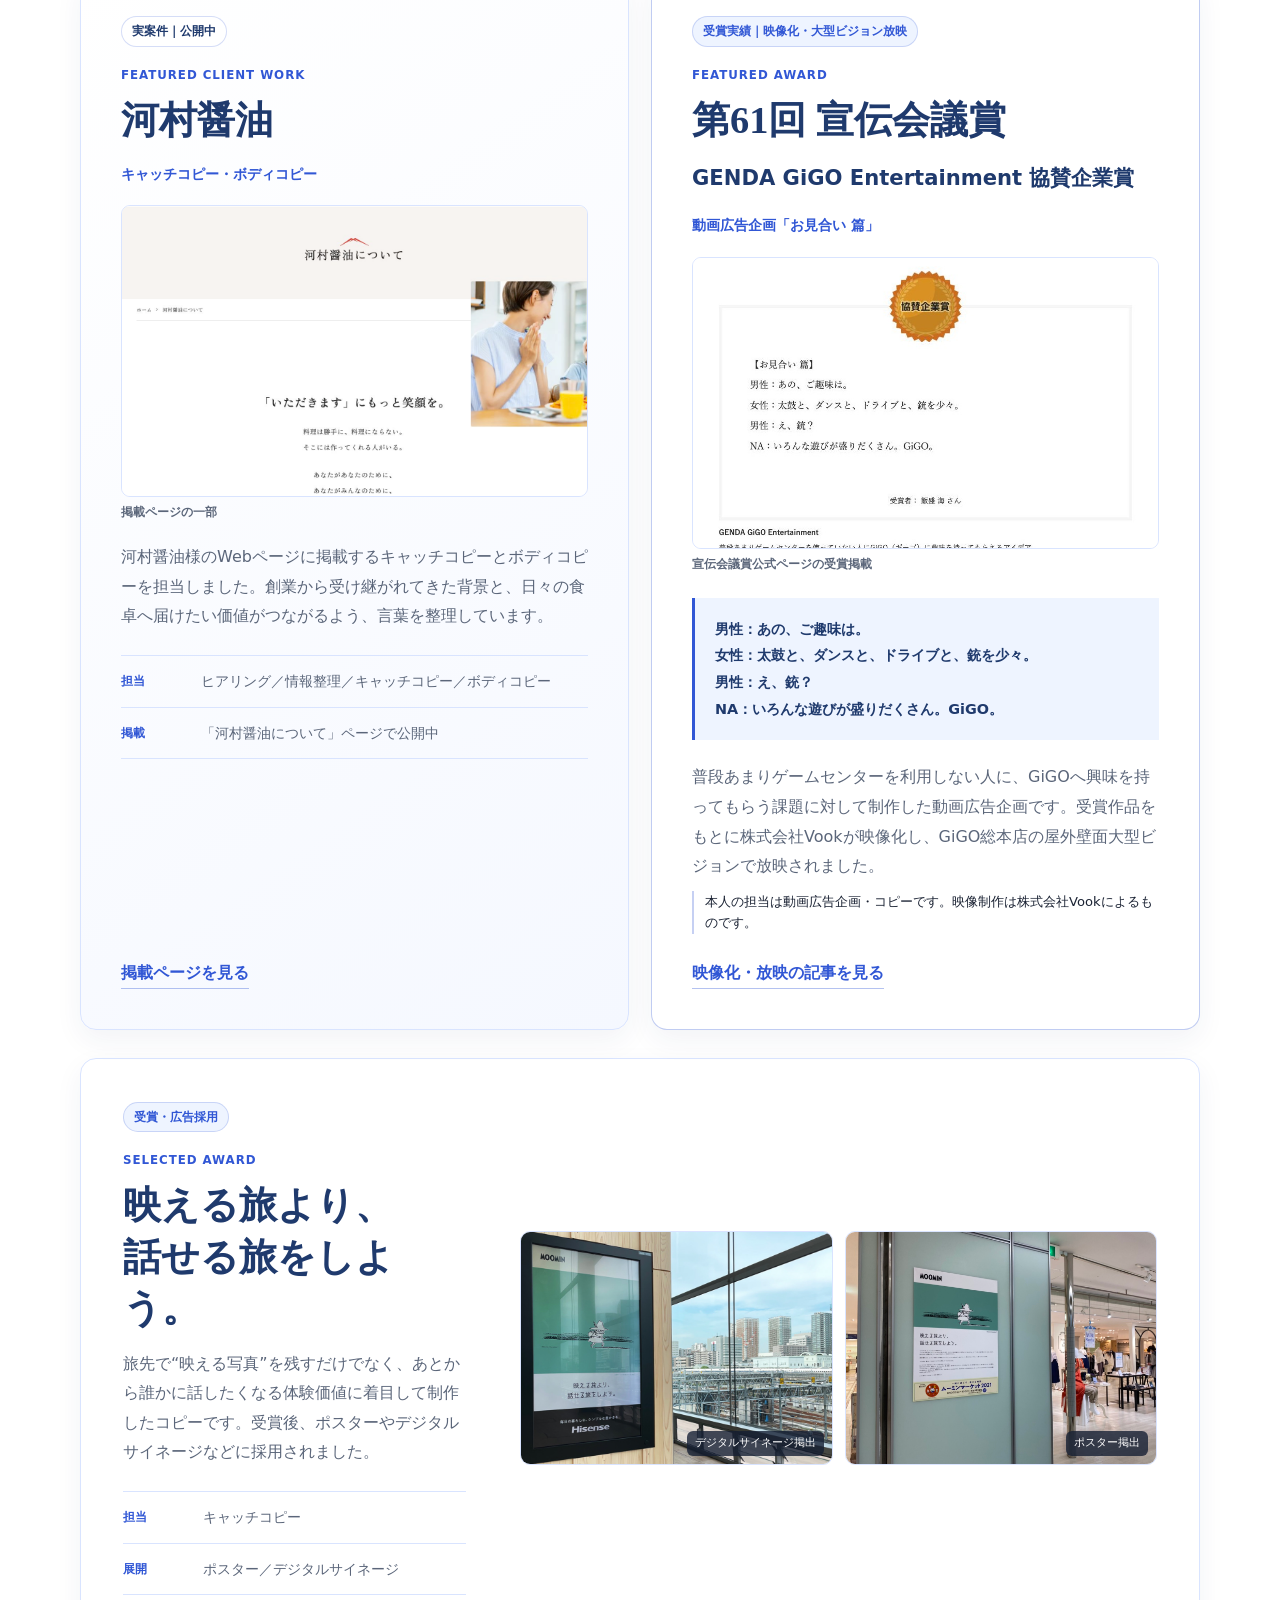
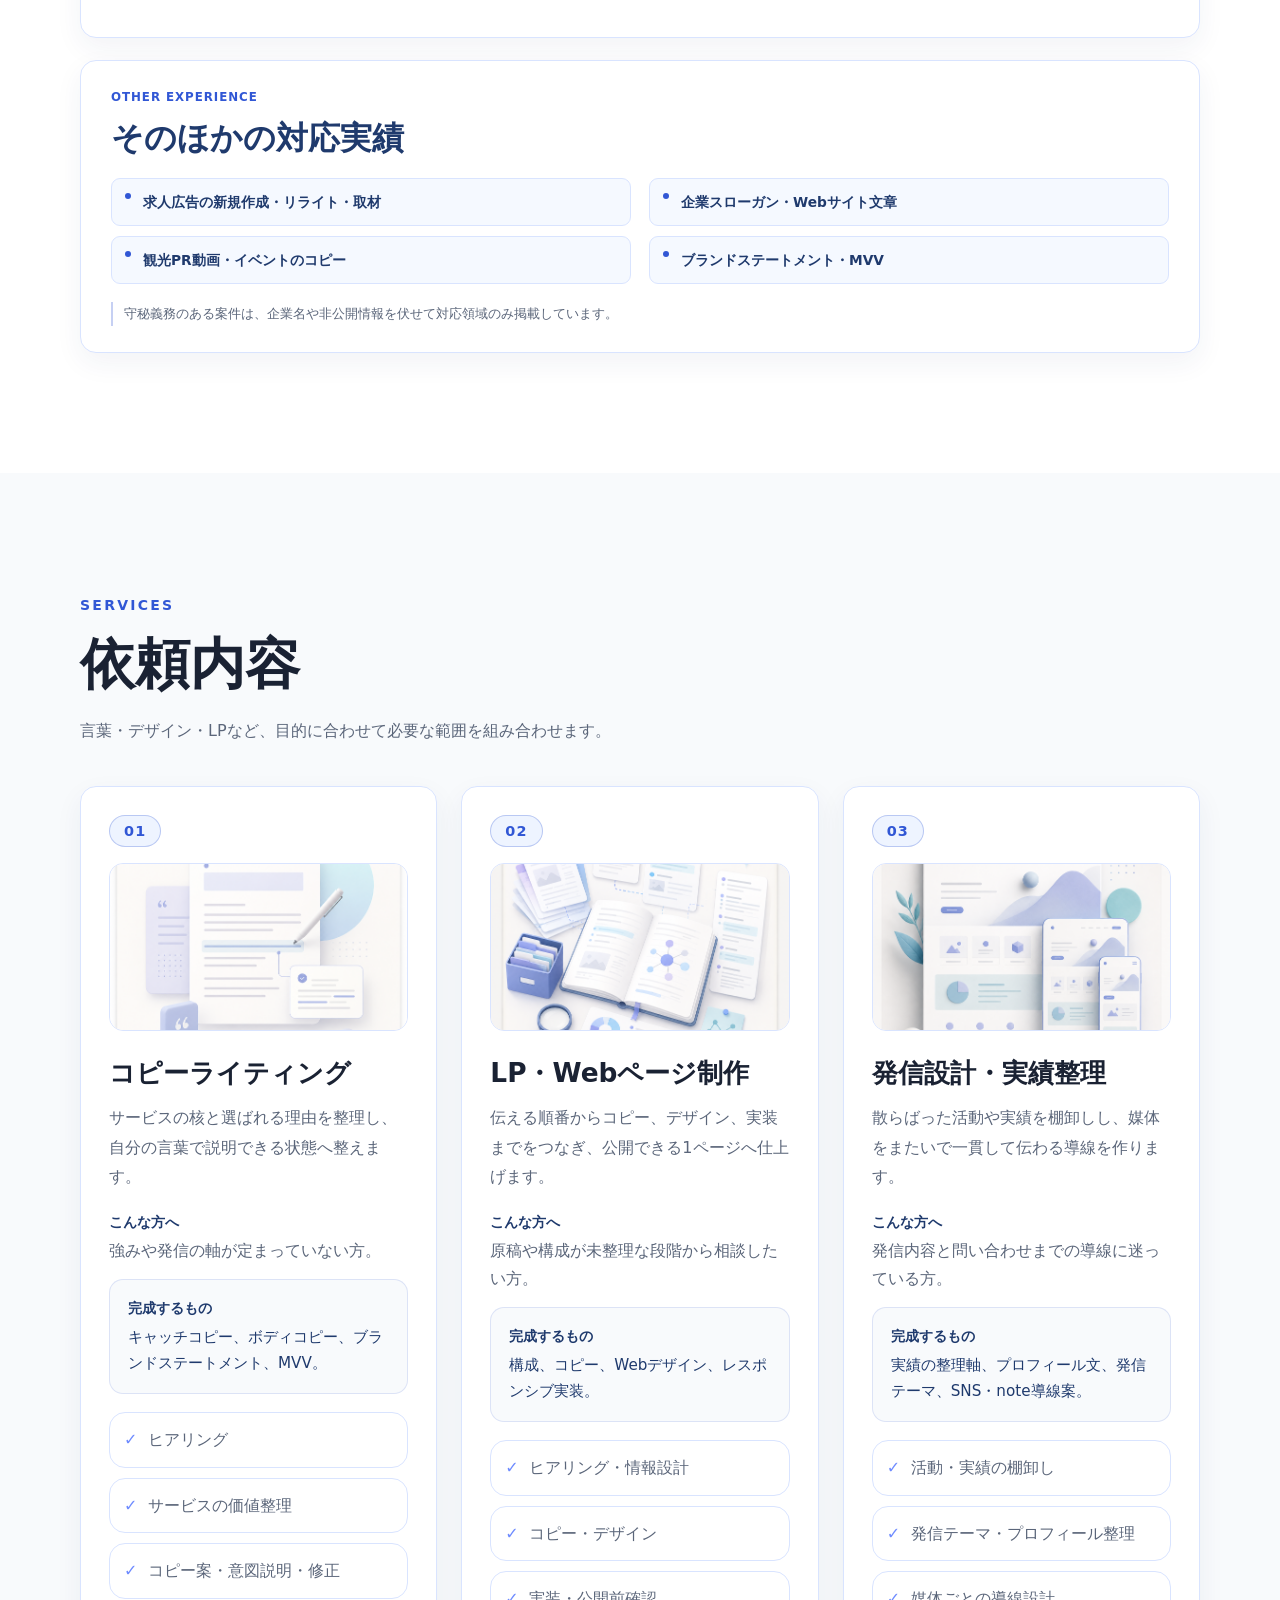
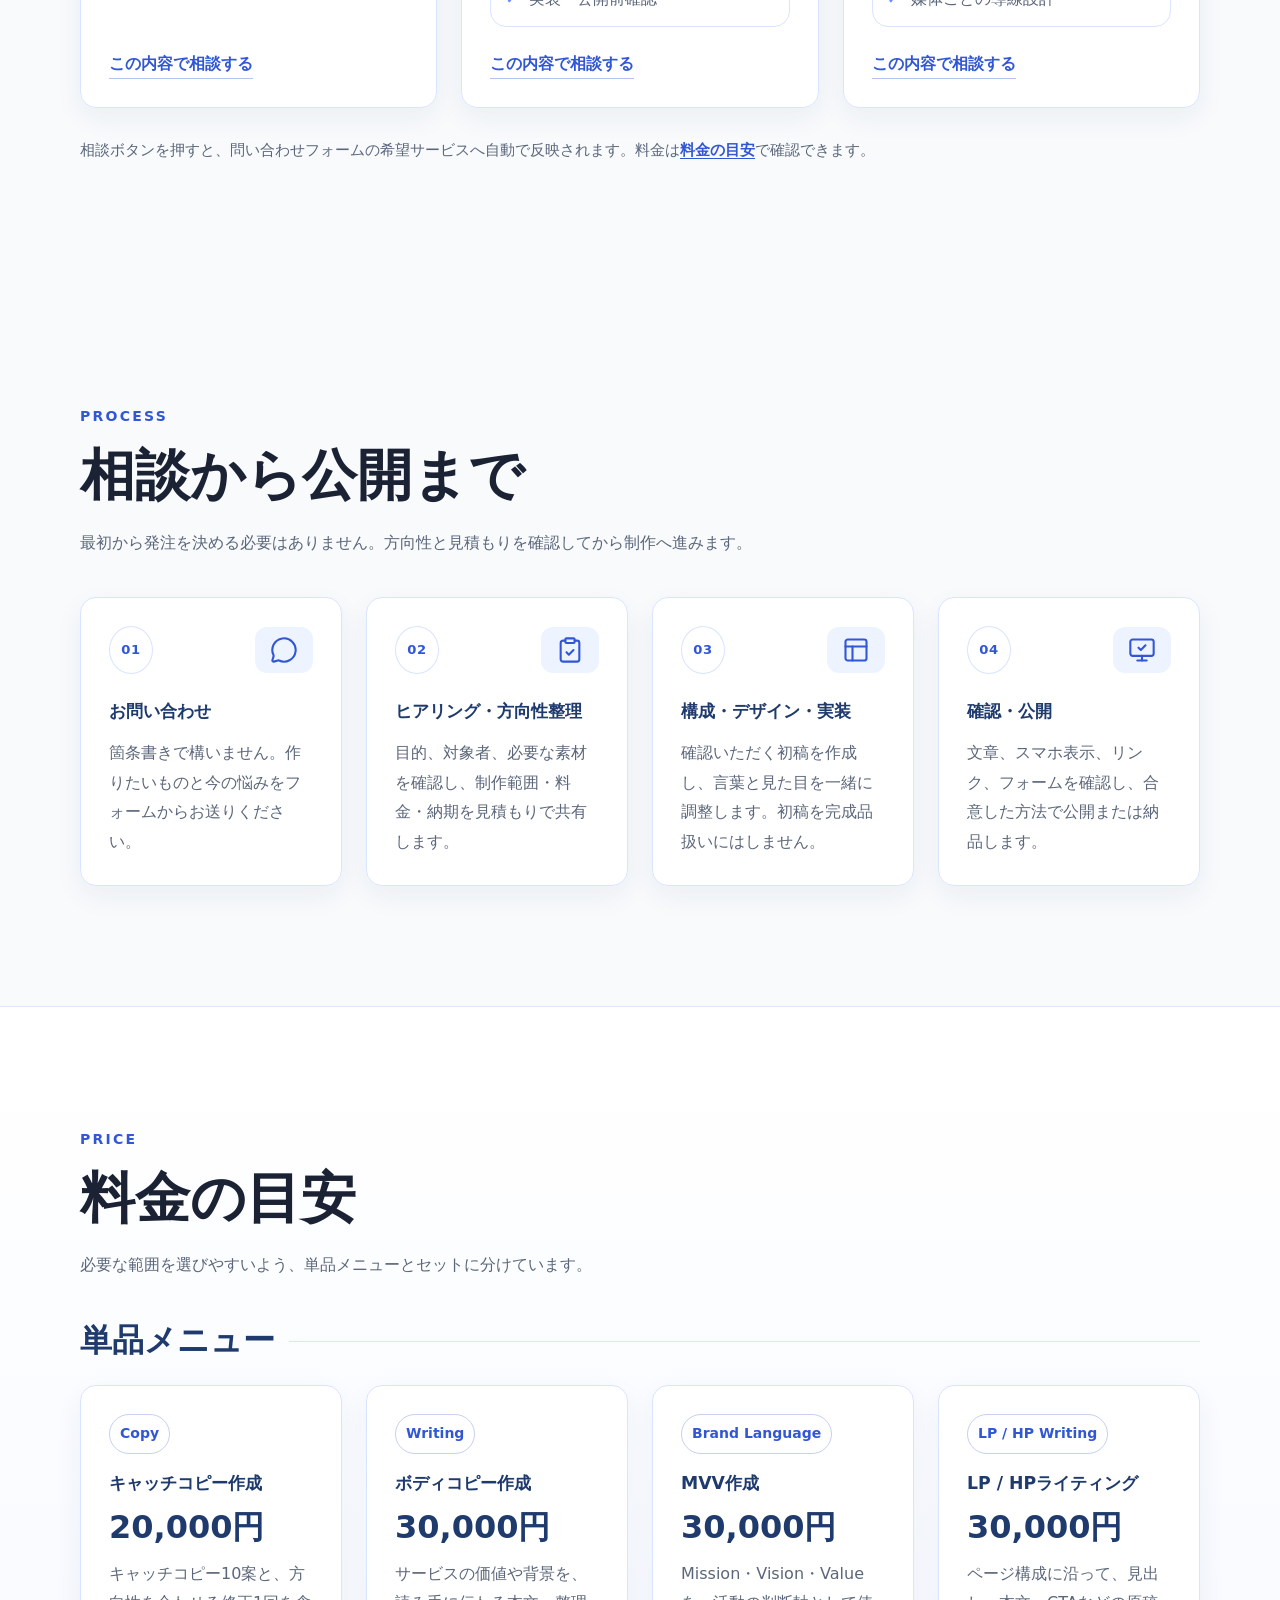
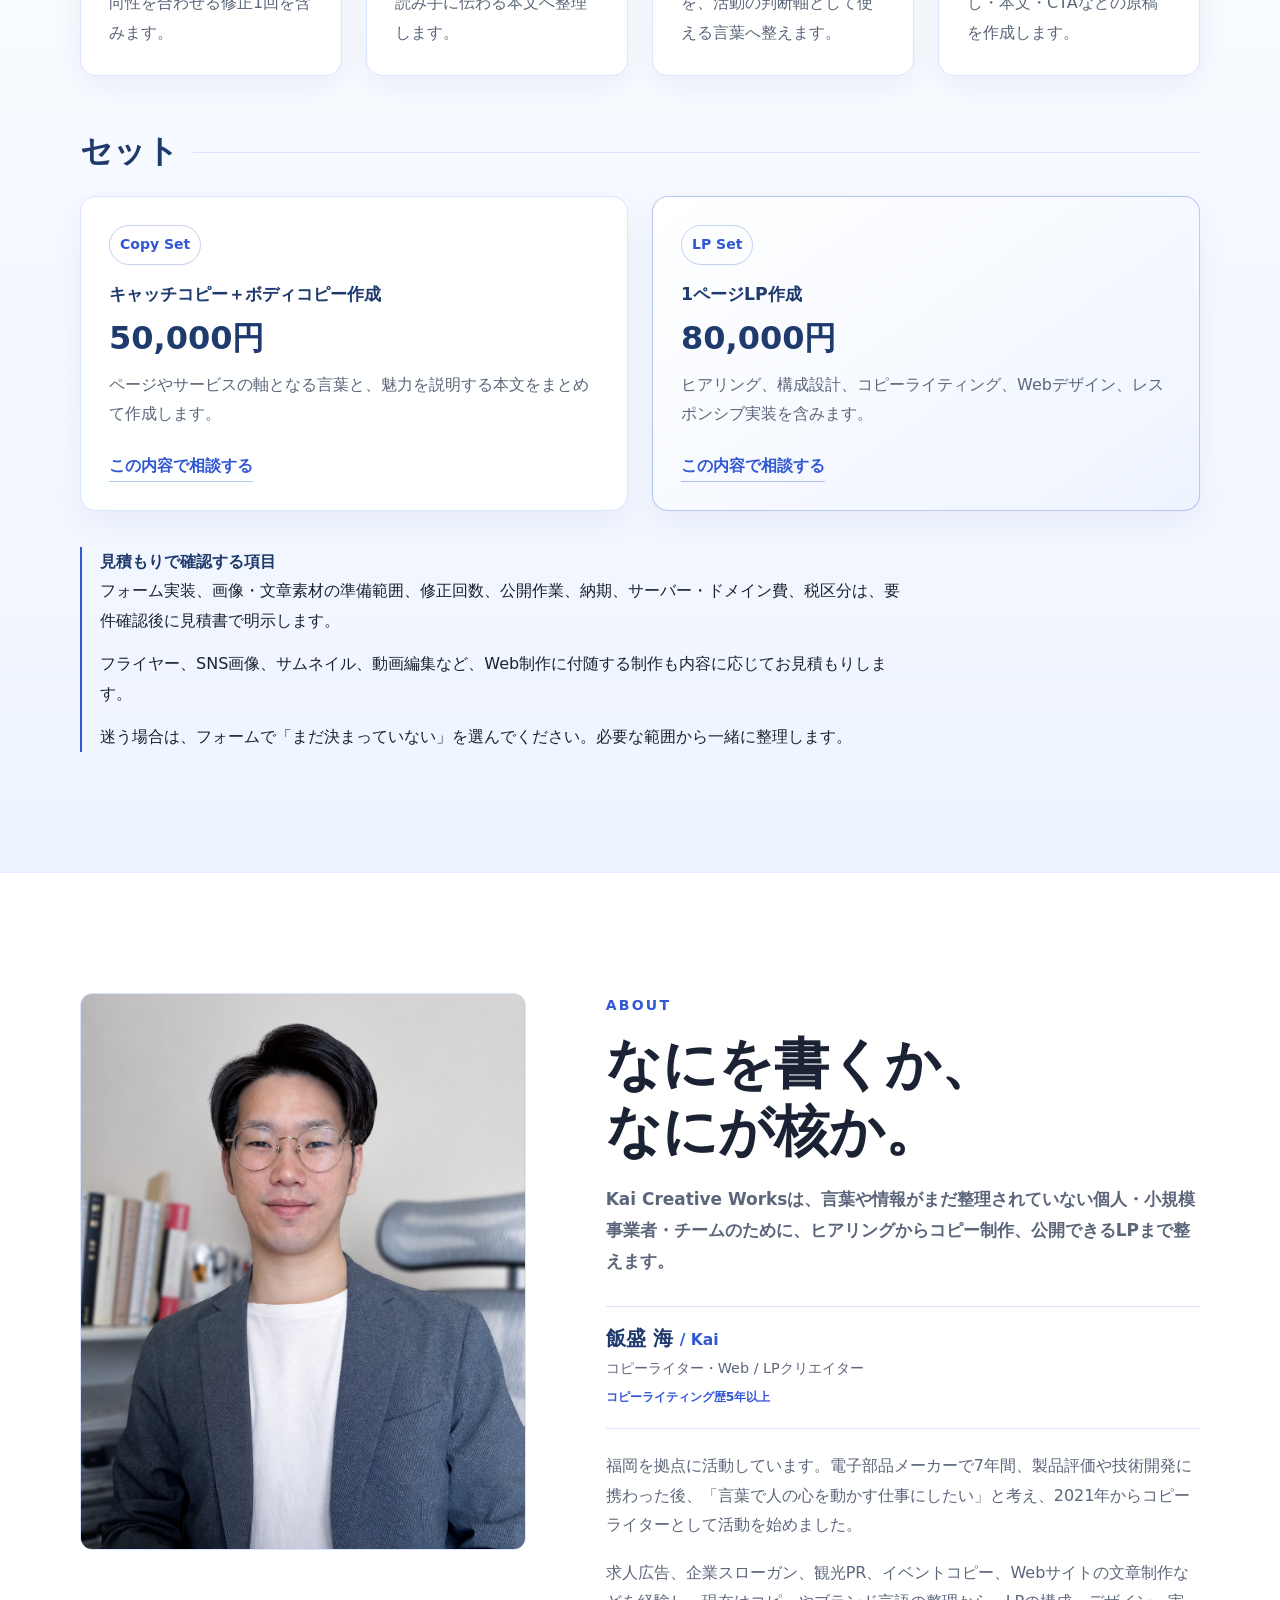
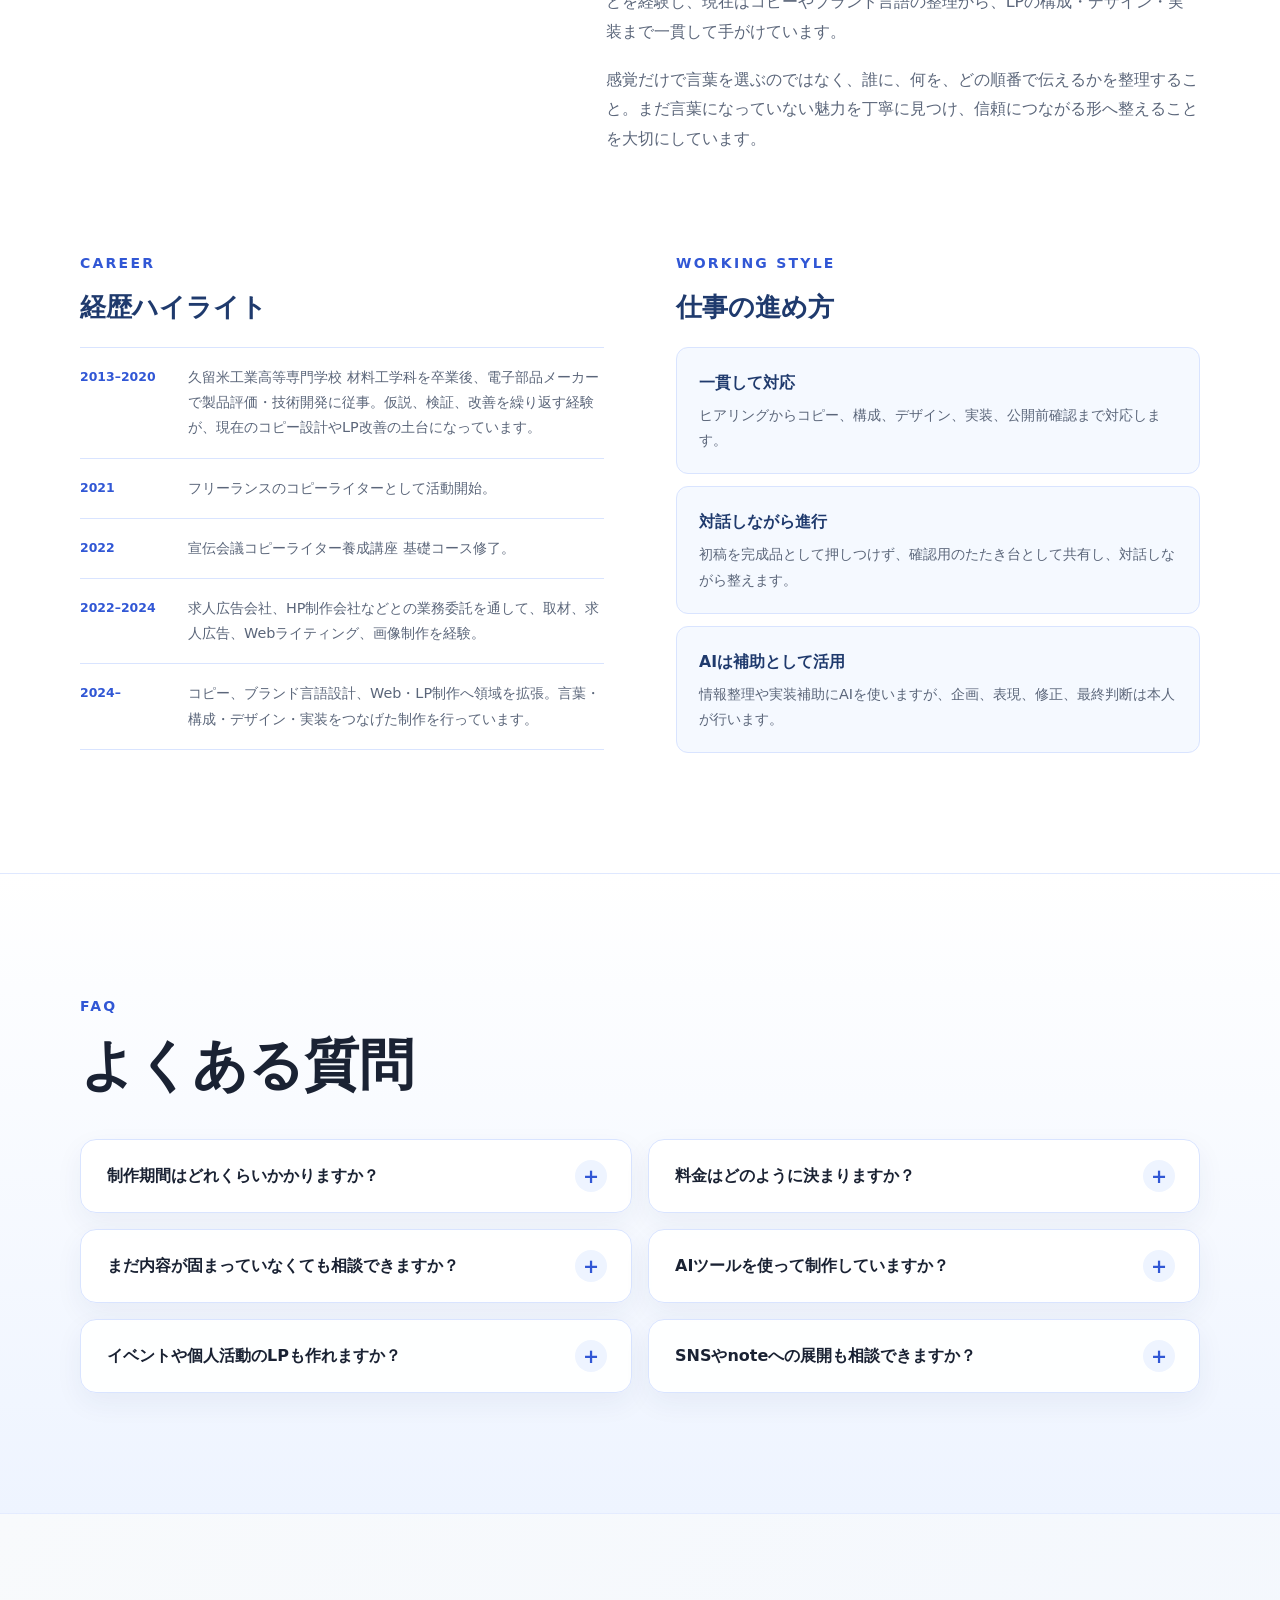
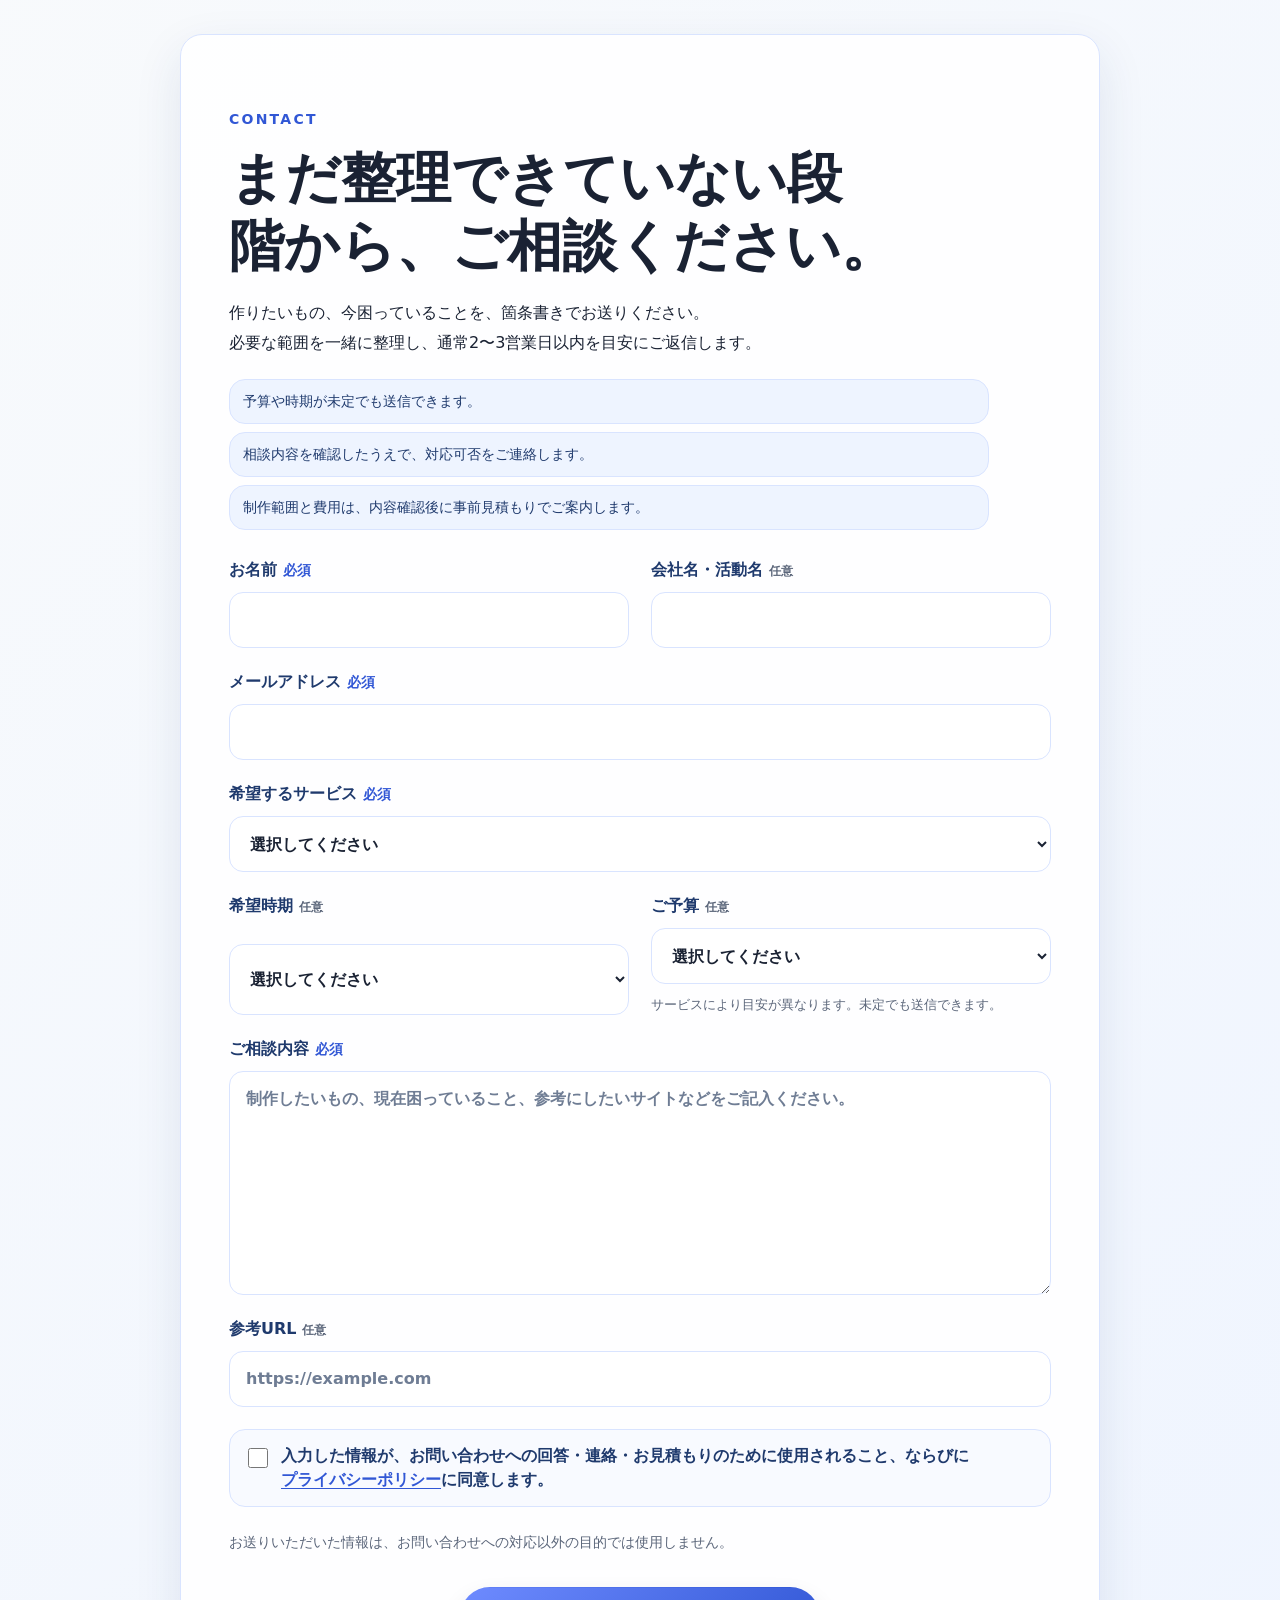
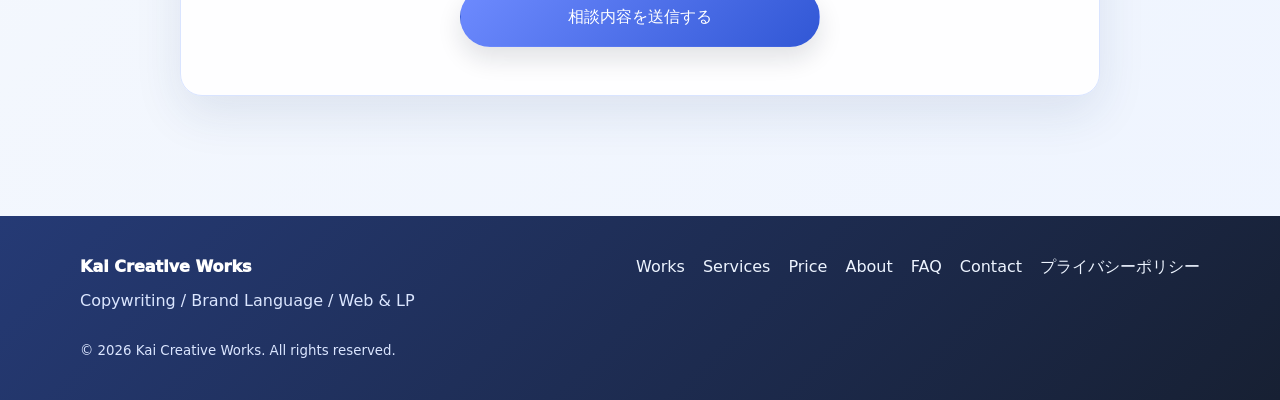
==== commit d4646c1e: "Refresh portfolio work and profile" ====
--- a/index.html
+++ b/index.html
@@ -19,7 +19,7 @@
     <meta name="twitter:image" content="https://kcw000.github.io/my-page/visual/ogp.jpg">
     <link rel="icon" href="visual/visual_02.png" type="image/png">
     <link rel="preload" as="image" href="visual/hero-main.jpg">
-    <link rel="stylesheet" href="style.css?v=20260726-2">
+    <link rel="stylesheet" href="style.css?v=20260726-5">
     <script type="application/ld+json">
       {
         "@context": "https://schema.org",
@@ -139,113 +139,176 @@
           <div class="section-heading works-heading">
             <p class="eyebrow">Works</p>
             <h2>制作事例</h2>
-            <p>ヒアリングから始め、言葉の設計、デザイン、実装まで一貫して制作しています。</p>
-          </div>
-
-          <article class="portfolio-work-card portfolio-work-featured">
-            <div class="portfolio-work-media">
-              <img src="visual/works/nene-cover.jpg" alt="NENE LPのメインビジュアル。NENEさんのポートレート" width="1269" height="909">
-            </div>
-            <div class="portfolio-work-body">
-              <p class="work-label work-label-client">実案件｜公開中</p>
-              <h3>NENE LP</h3>
-              <p class="portfolio-work-copy">振付師・ダンサーの活動と依頼方法を、初めて見る人にも順番に伝わるLPへ整理しました。</p>
-              <dl class="case-summary">
-                <div>
-                  <dt>課題</dt>
-                  <dd>活動内容、実績、依頼方法が分散し、依頼者が全体像をつかみにくい状態でした。</dd>
+            <p>ヒアリング、コピー、情報設計、デザイン、実装まで、目的に合わせて一貫して制作しています。</p>
+          </div>
+
+          <nav class="works-jump-nav" aria-label="制作実績のカテゴリ">
+            <a href="#works-web"><span>LP / WEB</span>LP・Web制作を見る</a>
+            <a href="#works-copy"><span>COPY / BRAND LANGUAGE</span>コピー・言語設計を見る</a>
+          </nav>
+
+          <section id="works-web" class="works-category" aria-label="LP・Web制作実績">
+            <div class="works-category-heading works-category-heading-compact">
+              <p class="eyebrow">LP / Web</p>
+            </div>
+
+            <p class="works-group-label">Client work</p>
+            <article class="portfolio-work-card portfolio-work-featured">
+              <div class="portfolio-work-media">
+                <img src="visual/works/nene-cover.jpg" alt="NENE LPのメインビジュアル。NENEさんのポートレート" width="1269" height="909">
+              </div>
+              <div class="portfolio-work-body">
+                <p class="work-label work-label-client">実案件｜公開中</p>
+                <h3>NENE LP</h3>
+                <p class="portfolio-work-copy">振付師・ダンサーの活動と依頼方法を、初めて見る人にも順番に伝わるLPへ整理しました。</p>
+                <dl class="case-summary">
+                  <div>
+                    <dt>課題</dt>
+                    <dd>活動内容、実績、依頼方法が分散し、依頼者が全体像をつかみにくい状態でした。</dd>
+                  </div>
+                  <div>
+                    <dt>対応</dt>
+                    <dd>プロフィール、実績、サービス、問い合わせ導線を1ページにまとめ、スマートフォンでも迷わない構成を設計しました。</dd>
+                  </div>
+                  <div>
+                    <dt>担当</dt>
+                    <dd>構成設計／コピーライティング／Webデザイン／レスポンシブ実装</dd>
+                  </div>
+                </dl>
+                <div class="portfolio-work-actions">
+                  <a class="button secondary small" href="https://kcw000.github.io/nene-lp/" target="_blank" rel="noopener noreferrer">サイトを見る</a>
                 </div>
-                <div>
-                  <dt>対応</dt>
-                  <dd>プロフィール、実績、サービス、問い合わせ導線を1ページにまとめ、スマートフォンでも迷わない構成を設計しました。</dd>
+              </div>
+            </article>
+
+            <p class="works-group-label works-group-label-sample">Independent / Sample</p>
+            <div class="portfolio-work-pair">
+              <article class="portfolio-work-card">
+                <div class="portfolio-work-media">
+                  <img
+                    src="visual/works/lilt-lp.jpg"
+                    alt="LILT Dance &amp; ConditioningのLPデザイン"
+                    width="1200"
+                    height="750"
+                    loading="lazy"
+                  >
                 </div>
-                <div>
-                  <dt>担当</dt>
-                  <dd>構成設計／コピーライティング／Webデザイン／レスポンシブ実装</dd>
+                <div class="portfolio-work-body">
+                  <p class="work-label">自主制作｜サンプルLP</p>
+                  <h3>LILT Dance &amp; Conditioning</h3>
+                  <p class="portfolio-work-copy">ダンス初心者や運動に不安を持つ人が、安心して一歩を踏み出せることを目指したダンススタジオLPのサンプルです。不安や疑問を順番に解消し、体験レッスンの申込みまで迷わず進める情報設計を意識して制作しました。</p>
+                  <p class="portfolio-work-note">体験申込みまでの不安解消を重視する、店舗・スクール系LPへ応用できる設計例です。</p>
+                  <ul class="portfolio-work-tags" aria-label="LILT Dance &amp; Conditioningの担当領域">
+                    <li>#LP制作</li>
+                    <li>#コピーライティング</li>
+                    <li>#Webデザイン</li>
+                  </ul>
+                  <div class="portfolio-work-actions">
+                    <a class="button secondary small" href="https://lilt-dance-conditioning.ka1note.chatgpt.site" target="_blank" rel="noopener noreferrer">サイトを見る</a>
+                  </div>
                 </div>
-              </dl>
-              <div class="portfolio-work-actions">
-                <a class="button secondary small" href="https://kcw000.github.io/nene-lp/" target="_blank" rel="noopener noreferrer">サイトを見る</a>
-              </div>
-            </div>
-          </article>
-
-          <div class="portfolio-work-pair">
-            <article class="portfolio-work-card">
-              <div class="portfolio-work-media">
-                <img
-                  src="visual/works/lilt-lp.jpg"
-                  alt="LILT Dance & ConditioningのLPデザイン"
-                  width="1200"
-                  height="750"
-                  loading="lazy"
-                >
-              </div>
-              <div class="portfolio-work-body">
-                <p class="work-label">自主制作｜サンプルLP</p>
-                <h3>LILT Dance &amp; Conditioning</h3>
-                <p class="portfolio-work-copy">ダンス初心者や運動に不安を持つ人が、安心して一歩を踏み出せることを目指したダンススタジオLPのサンプルです。不安や疑問を順番に解消し、体験レッスンの申込みまで迷わず進める情報設計を意識して制作しました。</p>
-                <ul class="portfolio-work-tags" aria-label="LILT Dance & Conditioningの担当領域">
-                  <li>#LP制作</li>
-                  <li>#コピーライティング</li>
-                  <li>#Webデザイン</li>
+              </article>
+
+              <article class="portfolio-work-card">
+                <div class="portfolio-work-media">
+                  <img src="visual/works/kakurebon-lp.png" alt="かくれ本キャンペーンLPのデザイン" width="1440" height="900" loading="lazy">
+                </div>
+                <div class="portfolio-work-body">
+                  <p class="work-label">自主制作｜サンプルLP</p>
+                  <h3>かくれ本｜言葉で本を選ぶキャンペーン</h3>
+                  <p class="portfolio-work-copy">表紙やタイトルではなく、3つの言葉を手がかりに本を選ぶ架空の書店キャンペーンLPのサンプルです。コンセプト、コピー、情報設計、画面構成、PC／スマホ実装まで一貫して制作しました。</p>
+                  <p class="portfolio-work-note">※実在する書店キャンペーンではありません。企画の世界観と参加方法を1ページで伝える、キャンペーンLPの設計例です。</p>
+                  <ul class="portfolio-work-tags" aria-label="かくれ本キャンペーンLPの担当領域">
+                    <li>#企画設計</li>
+                    <li>#LP制作</li>
+                    <li>#コピーライティング</li>
+                  </ul>
+                  <div class="portfolio-work-actions">
+                    <a class="button secondary small" href="https://kakurebon-campaign.ka1note.chatgpt.site" target="_blank" rel="noopener noreferrer">サイトを見る</a>
+                  </div>
+                </div>
+              </article>
+            </div>
+          </section>
+
+          <section id="works-copy" class="works-category copy-work-block" aria-label="コピー・ブランド言語設計実績">
+            <div class="works-category-heading works-category-heading-compact copy-work-heading">
+              <p class="eyebrow">Copy / Brand Language</p>
+            </div>
+
+            <div class="copy-feature-grid">
+              <article class="copy-case-card copy-case-client">
+                <p class="work-label work-label-client">実案件｜公開中</p>
+                <p class="copy-case-overline">Featured client work</p>
+                <h4>河村醤油</h4>
+                <p class="copy-case-role">キャッチコピー・ボディコピー</p>
+                <a class="copy-case-proof" href="https://www.kawamura-shoyu.co.jp/?mode=f1" target="_blank" rel="noopener noreferrer">
+                  <img src="visual/works/copy/kawamura-page.jpg" alt="河村醤油についてページに掲載されたキャッチコピーとボディコピー" width="1280" height="960" loading="lazy">
+                  <span>掲載ページの一部</span>
+                </a>
+                <p>河村醤油様のWebページに掲載するキャッチコピーとボディコピーを担当しました。創業から受け継がれてきた背景と、日々の食卓へ届けたい価値がつながるよう、言葉を整理しています。</p>
+                <dl class="copy-case-meta">
+                  <div><dt>担当</dt><dd>ヒアリング／情報整理／キャッチコピー／ボディコピー</dd></div>
+                  <div><dt>掲載</dt><dd>「河村醤油について」ページで公開中</dd></div>
+                </dl>
+                <a class="text-link" href="https://www.kawamura-shoyu.co.jp/?mode=f1" target="_blank" rel="noopener noreferrer">掲載ページを見る</a>
+              </article>
+
+              <article class="copy-case-card copy-case-award">
+                <p class="work-label">受賞実績｜映像化・大型ビジョン放映</p>
+                <p class="copy-case-overline">Featured award</p>
+                <h4>第61回 宣伝会議賞<br><span>GENDA GiGO Entertainment 協賛企業賞</span></h4>
+                <p class="copy-case-role">動画広告企画「お見合い 篇」</p>
+                <a class="copy-case-proof" href="https://awardg.sendenkaigi.com/senden/history/61" target="_blank" rel="noopener noreferrer">
+                  <img src="visual/works/copy/gigo-award.jpg" alt="宣伝会議賞公式ページに掲載された協賛企業賞受賞作品「お見合い 篇」と受賞者名" width="900" height="600" loading="lazy">
+                  <span>宣伝会議賞公式ページの受賞掲載</span>
+                </a>
+                <blockquote class="award-copy">
+                  <p>男性：あの、ご趣味は。<br>女性：太鼓と、ダンスと、ドライブと、銃を少々。<br>男性：え、銃？<br>NA：いろんな遊びが盛りだくさん。GiGO。</p>
+                </blockquote>
+                <p>普段あまりゲームセンターを利用しない人に、GiGOへ興味を持ってもらう課題に対して制作した動画広告企画です。受賞作品をもとに株式会社Vookが映像化し、GiGO総本店の屋外壁面大型ビジョンで放映されました。</p>
+                <p class="portfolio-work-note">本人の担当は動画広告企画・コピーです。映像制作は株式会社Vookによるものです。</p>
+                <a class="text-link" href="https://www.advertimes.com/20240920/article474510/" target="_blank" rel="noopener noreferrer">映像化・放映の記事を見る</a>
+              </article>
+            </div>
+
+            <article id="moomin-copy" class="copy-campaign-card">
+              <div class="copy-campaign-copy">
+                <p class="work-label">受賞・広告採用</p>
+                <p class="copy-case-overline">Selected award</p>
+                <h4>映える旅より、<br>話せる旅をしよう。</h4>
+                <p>旅先で“映える写真”を残すだけでなく、あとから誰かに話したくなる体験価値に着目して制作したコピーです。受賞後、ポスターやデジタルサイネージなどに採用されました。</p>
+                <dl class="copy-case-meta">
+                  <div><dt>担当</dt><dd>キャッチコピー</dd></div>
+                  <div><dt>展開</dt><dd>ポスター／デジタルサイネージ</dd></div>
+                </dl>
+              </div>
+              <div class="copy-campaign-gallery" aria-label="映える旅より、話せる旅をしよう。の掲出写真">
+                <figure>
+                  <img src="visual/works/copy/moomin-signage.jpg" alt="駅構内のデジタルサイネージに掲出された作品" width="1200" height="679" loading="lazy">
+                  <figcaption>デジタルサイネージ掲出</figcaption>
+                </figure>
+                <figure>
+                  <img src="visual/works/copy/moomin-poster.jpg" alt="商業施設内にポスターとして掲出された作品" width="1200" height="899" loading="lazy">
+                  <figcaption>ポスター掲出</figcaption>
+                </figure>
+              </div>
+            </article>
+
+            <div class="selected-copy-list" aria-label="そのほかのコピー実績">
+              <article>
+                <p class="copy-case-overline">Other experience</p>
+                <h4>そのほかの対応実績</h4>
+                <ul class="copy-experience-list">
+                  <li>求人広告の新規作成・リライト・取材</li>
+                  <li>企業スローガン・Webサイト文章</li>
+                  <li>観光PR動画・イベントのコピー</li>
+                  <li>ブランドステートメント・MVV</li>
                 </ul>
-                <div class="portfolio-work-actions">
-                  <a class="button secondary small" href="https://lilt-dance-conditioning.ka1note.chatgpt.site" target="_blank" rel="noopener noreferrer">サイトを見る</a>
-                </div>
-              </div>
-            </article>
-
-            <article class="portfolio-work-card">
-              <div class="portfolio-work-media">
-                <img src="visual/works/kakurebon-lp.png" alt="かくれ本キャンペーンLPのデザイン" width="1440" height="900" loading="lazy">
-              </div>
-              <div class="portfolio-work-body">
-                <p class="work-label">自主制作｜サンプルLP</p>
-                <h3>かくれ本｜言葉で本を選ぶキャンペーン</h3>
-                <p class="portfolio-work-copy">表紙やタイトルではなく、3つの言葉を手がかりに本を選ぶ架空の書店キャンペーンLPのサンプルです。コンセプト、コピー、情報設計、画面構成、PC／スマホ実装まで一貫して制作しました。</p>
-                <p class="portfolio-work-note">※実在する書店キャンペーンではありません。</p>
-                <ul class="portfolio-work-tags" aria-label="かくれ本キャンペーンLPの担当領域">
-                  <li>#企画設計</li>
-                  <li>#LP制作</li>
-                  <li>#コピーライティング</li>
-                </ul>
-                <div class="portfolio-work-actions">
-                  <a class="button secondary small" href="https://kakurebon-campaign.ka1note.chatgpt.site" target="_blank" rel="noopener noreferrer">サイトを見る</a>
-                </div>
-              </div>
-            </article>
-          </div>
-
-          <div class="copy-work-block">
-            <div class="copy-work-heading">
-              <div>
-                <p class="eyebrow">Copy &amp; Brand Language</p>
-                <h3>コピー・ブランド言語設計の提案例</h3>
-              </div>
-              <p>掲載許可・採用区分を確認できていないため、企業名を伏せ、提案内容のみ掲載しています。</p>
-            </div>
-            <div class="copy-examples-list">
-              <article>
-                <p class="work-label">提案例｜匿名掲載</p>
-                <h4>食品メーカーのブランド言語</h4>
-                <p>長く続く歴史だけでなく、日々の食卓に届けたい価値まで伝わる言葉へ整理しました。</p>
-                <span>キャッチコピー／ブランドステートメント／思想整理</span>
+                <p class="portfolio-work-note">守秘義務のある案件は、企業名や非公開情報を伏せて対応領域のみ掲載しています。</p>
               </article>
-              <article>
-                <p class="work-label">提案例｜匿名掲載</p>
-                <h4>経営支援サービスのMVV</h4>
-                <p>経営者の思想と将来像を、社内外で共有できるタグラインとMission・Vision・Valueへ展開しました。</p>
-                <span>ヒアリング／タグライン／MVV</span>
-              </article>
-              <article>
-                <p class="work-label">提案例｜匿名掲載</p>
-                <h4>地域サービスのセールスコピー</h4>
-                <p>価格だけに寄せず、地域で相談しやすい事業者として伝わるファーストビューと導線を設計しました。</p>
-                <span>競合分析／ターゲット整理／LPコピー</span>
-              </article>
-            </div>
-          </div>
+            </div>
+          </section>
         </div>
       </section>
 
@@ -305,39 +368,6 @@
         </div>
       </section>
 
-      <!-- Consultation -->
-      <section id="reasons" class="section section-muted consultation-section">
-        <div class="section-shell">
-          <div class="section-heading">
-            <p class="eyebrow">Before You Ask</p>
-            <h2>こんな状態から相談できます。</h2>
-            <p>準備が整っていなくても、状況を確認しながら制作範囲を整理します。</p>
-          </div>
-          <div class="feature-grid consultation-card-grid" aria-label="相談できる状態と依頼する理由">
-            <article class="feature-card">
-              <div class="feature-card-head"><span class="feature-number">01</span><img class="ui-icon ui-icon-medium" src="visual/icons/message-circle-question.svg" alt="" aria-hidden="true" width="24" height="24"></div>
-              <h3>言葉が決まっていなくても相談できる</h3>
-              <p>箇条書きや断片的なメモから、サービスの魅力と誰に何を伝えるかを一緒に整理します。</p>
-            </article>
-            <article class="feature-card">
-              <div class="feature-card-head"><span class="feature-number">02</span><img class="ui-icon ui-icon-medium" src="visual/icons/scan-text.svg" alt="" aria-hidden="true" width="24" height="24"></div>
-              <h3>掲載内容と順番から設計する</h3>
-              <p>LPに何を載せるか決まっていない段階から、読み手が理解しやすい情報の順番を作ります。</p>
-            </article>
-            <article class="feature-card">
-              <div class="feature-card-head"><span class="feature-number">03</span><img class="ui-icon ui-icon-medium" src="visual/icons/workflow.svg" alt="" aria-hidden="true" width="24" height="24"></div>
-              <h3>コピーから実装まで一人でつなげる</h3>
-              <p>文章、構成、デザイン、実装を分断せず、相談時の意図がぶれない形へ整えます。</p>
-            </article>
-            <article class="feature-card">
-              <div class="feature-card-head"><span class="feature-number">04</span><img class="ui-icon ui-icon-medium" src="visual/icons/monitor-check.svg" alt="" aria-hidden="true" width="24" height="24"></div>
-              <h3>公開後の使いやすさまで確認する</h3>
-              <p>スマホ表示、問い合わせ導線、更新のしやすさまで確認し、公開または納品します。</p>
-            </article>
-          </div>
-        </div>
-      </section>
-
       <!-- Process -->
       <section id="process" class="section process-section">
         <div class="section-shell">
@@ -431,18 +461,43 @@
       <section id="about" class="section about-section">
         <div class="section-shell about-editorial">
           <figure class="about-portrait">
-            <img src="photo/profile.jpg" alt="Kai Creative Worksの制作者プロフィール写真" width="1200" height="1600" loading="lazy">
+            <img src="photo/profile.jpg?v=20260726-2" alt="Kai Creative Worksの制作者プロフィール写真" width="1104" height="1425" loading="lazy">
           </figure>
           <div class="about-copy">
             <p class="eyebrow">About</p>
             <h2>なにを書くか、<br>なにが核か。</h2>
-            <p class="about-lead">Kai Creative Worksは、言葉がまだまとまっていない個人・小規模事業者のために、ヒアリングからコピー制作、公開できるLPまでを整えます。</p>
-            <p>見た目から作り始めるのではなく、誰に、何を、どんな順番で伝えるかを整理してから構成とデザインへ進みます。窓口と制作者が同じため、相談時の意図を実装までつなげやすいことが特徴です。</p>
-            <dl class="about-points">
-              <div><dt>担当範囲</dt><dd>ヒアリング／コピー／構成／Webデザイン／実装／公開前確認</dd></div>
-              <div><dt>進め方</dt><dd>初稿を確認用のたたき台として共有し、対話しながら完成度を上げます。</dd></div>
-              <div><dt>AI活用</dt><dd>整理や実装の補助に使い、企画・表現・修正・最終判断は本人が行います。</dd></div>
-            </dl>
+            <p class="about-lead">Kai Creative Worksは、言葉や情報がまだ整理されていない個人・小規模事業者・チームのために、ヒアリングからコピー制作、公開できるLPまで整えます。</p>
+            <div class="profile-identity">
+              <h3>飯盛 海 <span>/ Kai</span></h3>
+              <p>コピーライター・Web / LPクリエイター<br><span>コピーライティング歴5年以上</span></p>
+            </div>
+            <p>福岡を拠点に活動しています。電子部品メーカーで7年間、製品評価や技術開発に携わった後、「言葉で人の心を動かす仕事にしたい」と考え、2021年からコピーライターとして活動を始めました。</p>
+            <p>求人広告、企業スローガン、観光PR、イベントコピー、Webサイトの文章制作などを経験し、現在はコピーやブランド言語の整理から、LPの構成・デザイン・実装まで一貫して手がけています。</p>
+            <p>感覚だけで言葉を選ぶのではなく、誰に、何を、どの順番で伝えるかを整理すること。まだ言葉になっていない魅力を丁寧に見つけ、信頼につながる形へ整えることを大切にしています。</p>
+          </div>
+
+          <div class="about-detail-grid">
+            <section class="career-block" aria-labelledby="career-heading">
+              <p class="eyebrow">Career</p>
+              <h3 id="career-heading">経歴ハイライト</h3>
+              <ol class="career-list">
+                <li><time>2013–2020</time><p>久留米工業高等専門学校 材料工学科を卒業後、電子部品メーカーで製品評価・技術開発に従事。仮説、検証、改善を繰り返す経験が、現在のコピー設計やLP改善の土台になっています。</p></li>
+                <li><time>2021</time><p>フリーランスのコピーライターとして活動開始。</p></li>
+                <li><time>2022</time><p>宣伝会議コピーライター養成講座 基礎コース修了。</p></li>
+                <li><time>2022–2024</time><p>求人広告会社、HP制作会社などとの業務委託を通して、取材、求人広告、Webライティング、画像制作を経験。</p></li>
+                <li><time>2024–</time><p>コピー、ブランド言語設計、Web・LP制作へ領域を拡張。言葉・構成・デザイン・実装をつなげた制作を行っています。</p></li>
+              </ol>
+            </section>
+
+            <section class="work-values" aria-labelledby="values-heading">
+              <p class="eyebrow">Working style</p>
+              <h3 id="values-heading">仕事の進め方</h3>
+              <div class="work-value-list">
+                <article><h4>一貫して対応</h4><p>ヒアリングからコピー、構成、デザイン、実装、公開前確認まで対応します。</p></article>
+                <article><h4>対話しながら進行</h4><p>初稿を完成品として押しつけず、確認用のたたき台として共有し、対話しながら整えます。</p></article>
+                <article><h4>AIは補助として活用</h4><p>情報整理や実装補助にAIを使いますが、企画、表現、修正、最終判断は本人が行います。</p></article>
+              </div>
+            </section>
           </div>
         </div>
       </section>
--- a/style.css
+++ b/style.css
@@ -3262,3 +3262,663 @@
     padding: 20px 16px;
   }
 }
+
+/* 2026-07-26 Works categories and profile credibility */
+.works-jump-nav {
+  display: grid;
+  grid-template-columns: repeat(2, minmax(0, 1fr));
+  gap: 14px;
+  margin: -18px 0 76px;
+}
+
+.works-jump-nav a {
+  display: grid;
+  min-width: 0;
+  gap: 4px;
+  padding: 18px 20px;
+  color: var(--color-navy);
+  background: rgba(238, 244, 255, 0.7);
+  border: 1px solid var(--color-border);
+  border-radius: 14px;
+  font-size: 0.92rem;
+  font-weight: 750;
+  line-height: 1.5;
+  text-decoration: none;
+  transition: background 160ms ease, border-color 160ms ease;
+}
+
+.works-jump-nav a:hover {
+  background: #fff;
+  border-color: rgba(49, 87, 213, 0.36);
+}
+
+.works-jump-nav span,
+.works-group-label,
+.copy-case-overline {
+  color: var(--color-royal);
+  font-size: 0.74rem;
+  font-weight: 850;
+  letter-spacing: 0.08em;
+  text-transform: uppercase;
+}
+
+.works-category {
+  scroll-margin-top: 96px;
+}
+
+.works-category + .works-category {
+  margin-top: 104px;
+}
+
+.works-category-heading {
+  max-width: 760px;
+  margin-bottom: 34px;
+}
+
+.works-category-heading-compact {
+  max-width: none;
+  margin-bottom: 20px;
+  padding-bottom: 12px;
+  border-bottom: 1px solid var(--color-border);
+}
+
+.works-category-heading-compact .eyebrow {
+  margin-bottom: 0;
+}
+
+.works-category-heading h3 {
+  margin-bottom: 14px;
+  color: var(--color-navy);
+  font-family: "Yu Mincho", "Hiragino Mincho ProN", YuMincho, serif;
+  font-size: clamp(2rem, 4vw, 3rem);
+  line-height: 1.28;
+}
+
+.works-category-heading > p:not(.eyebrow),
+.copy-work-heading > p {
+  max-width: 680px;
+  color: var(--color-text-muted);
+  line-height: 1.85;
+}
+
+.works-group-label {
+  margin-bottom: 13px;
+}
+
+.works-group-label-sample {
+  margin-top: 42px;
+}
+
+.copy-work-block {
+  margin-bottom: 0;
+  padding-top: 78px;
+  border-top: 1px solid var(--color-border);
+}
+
+.copy-feature-grid {
+  display: grid;
+  grid-template-columns: repeat(2, minmax(0, 1fr));
+  gap: 22px;
+}
+
+.copy-case-card,
+.copy-campaign-card,
+.selected-copy-list article {
+  min-width: 0;
+  background: #fff;
+  border: 1px solid var(--color-border);
+  border-radius: var(--radius-card);
+  box-shadow: var(--shadow-card);
+}
+
+.copy-case-card {
+  display: flex;
+  flex-direction: column;
+  padding: clamp(26px, 4vw, 40px);
+}
+
+.copy-case-client {
+  background: linear-gradient(145deg, #ffffff 0%, #f5f8ff 100%);
+}
+
+.copy-case-award {
+  border-color: rgba(49, 87, 213, 0.3);
+}
+
+.copy-case-overline {
+  margin: 18px 0 8px;
+}
+
+.copy-case-card h4,
+.copy-campaign-copy h4,
+.selected-copy-list h4 {
+  margin: 0 0 14px;
+  color: var(--color-navy);
+  font-family: "Yu Mincho", "Hiragino Mincho ProN", YuMincho, serif;
+  font-size: clamp(1.65rem, 3vw, 2.45rem);
+  line-height: 1.34;
+}
+
+.copy-case-card h4 span {
+  display: inline-block;
+  margin-top: 5px;
+  font-family: "Hiragino Sans", "Yu Gothic", Meiryo, system-ui, sans-serif;
+  font-size: 0.55em;
+  line-height: 1.5;
+}
+
+.copy-case-card > p:not(.work-label, .copy-case-overline, .copy-case-role, .portfolio-work-note),
+.copy-campaign-copy > p:not(.work-label, .copy-case-overline),
+.selected-copy-list p:last-child {
+  color: var(--color-text-muted);
+  line-height: 1.85;
+}
+
+.copy-case-role {
+  margin-bottom: 18px;
+  color: var(--color-royal);
+  font-size: 0.9rem;
+  font-weight: 800;
+}
+
+.copy-case-proof {
+  display: grid;
+  gap: 7px;
+  margin-bottom: 22px;
+  color: var(--color-text-muted);
+  font-size: 0.72rem;
+  font-weight: 750;
+  line-height: 1.4;
+  text-decoration: none;
+}
+
+.copy-case-proof img {
+  display: block;
+  width: 100%;
+  aspect-ratio: 16 / 10;
+  object-fit: cover;
+  object-position: center top;
+  border: 1px solid var(--color-border);
+  border-radius: 9px;
+  transition: border-color 160ms ease, transform 160ms ease;
+}
+
+.copy-case-proof:hover img {
+  border-color: rgba(49, 87, 213, 0.4);
+  transform: translateY(-2px);
+}
+
+.copy-case-meta {
+  display: grid;
+  gap: 0;
+  margin: 24px 0 0;
+  border-top: 1px solid var(--color-border);
+}
+
+.copy-case-meta div {
+  display: grid;
+  grid-template-columns: 68px minmax(0, 1fr);
+  gap: 12px;
+  padding: 13px 0;
+  border-bottom: 1px solid var(--color-border);
+}
+
+.copy-case-meta dt {
+  color: var(--color-royal);
+  font-size: 0.78rem;
+  font-weight: 850;
+}
+
+.copy-case-meta dd {
+  margin: 0;
+  color: var(--color-text-muted);
+  font-size: 0.9rem;
+  line-height: 1.7;
+}
+
+.copy-case-card .text-link {
+  margin-top: auto;
+  padding-top: 24px;
+}
+
+.award-copy {
+  margin: 4px 0 22px;
+  padding: 18px 20px;
+  background: var(--color-bg-alt);
+  border-left: 3px solid var(--color-royal);
+}
+
+.award-copy p {
+  color: var(--color-navy);
+  font-size: 0.9rem;
+  font-weight: 650;
+  line-height: 1.85;
+}
+
+.copy-campaign-card {
+  display: grid;
+  grid-template-columns: minmax(260px, 0.7fr) minmax(0, 1.3fr);
+  gap: clamp(26px, 5vw, 54px);
+  margin-top: 28px;
+  padding: clamp(26px, 4vw, 42px);
+  align-items: center;
+}
+
+.copy-campaign-gallery {
+  display: grid;
+  grid-template-columns: repeat(2, minmax(0, 1fr));
+  gap: 12px;
+  min-width: 0;
+}
+
+.copy-campaign-gallery figure {
+  position: relative;
+  min-width: 0;
+  aspect-ratio: 4 / 3;
+  margin: 0;
+  overflow: hidden;
+  background: var(--color-bg-alt);
+  border: 1px solid var(--color-border);
+  border-radius: 10px;
+}
+
+.copy-campaign-gallery img {
+  display: block;
+  width: 100%;
+  height: 100%;
+  min-height: 0;
+  object-fit: cover;
+}
+
+.copy-campaign-gallery figcaption {
+  position: absolute;
+  right: 8px;
+  bottom: 8px;
+  max-width: calc(100% - 16px);
+  padding: 5px 8px;
+  color: #fff;
+  background: rgba(20, 30, 50, 0.78);
+  border-radius: 6px;
+  font-size: 0.7rem;
+  line-height: 1.3;
+}
+
+.selected-copy-list {
+  margin-top: 22px;
+}
+
+.selected-copy-list article {
+  padding: 26px 30px;
+}
+
+.selected-copy-list .copy-case-overline {
+  margin-top: 0;
+}
+
+.selected-copy-list h4 {
+  margin-bottom: 8px;
+  font-size: clamp(1.35rem, 2.7vw, 2rem);
+}
+
+.copy-experience-list {
+  display: grid;
+  grid-template-columns: repeat(2, minmax(0, 1fr));
+  gap: 10px 18px;
+  margin: 18px 0;
+  padding: 0;
+  list-style: none;
+}
+
+.copy-experience-list li {
+  position: relative;
+  padding: 12px 12px 12px 31px;
+  color: var(--color-navy);
+  background: rgba(238, 244, 255, 0.58);
+  border: 1px solid var(--color-border);
+  border-radius: 9px;
+  font-size: 0.86rem;
+  font-weight: 700;
+  line-height: 1.6;
+}
+
+.copy-experience-list li::before {
+  position: absolute;
+  top: 1.05em;
+  left: 13px;
+  width: 6px;
+  height: 6px;
+  background: var(--color-royal);
+  border-radius: 50%;
+  content: "";
+}
+
+.about-editorial {
+  align-items: start;
+}
+
+.about-portrait img {
+  border: 1px solid var(--color-border);
+  border-radius: 12px;
+}
+
+.profile-identity {
+  margin: 28px 0 22px;
+  padding: 18px 0;
+  border-top: 1px solid var(--color-border);
+  border-bottom: 1px solid var(--color-border);
+}
+
+.profile-identity h3 {
+  margin-bottom: 3px;
+  color: var(--color-navy);
+  font-size: 1.25rem;
+}
+
+.profile-identity h3 span {
+  color: var(--color-royal);
+  font-size: 0.78em;
+}
+
+.profile-identity p {
+  color: var(--color-text-muted);
+  font-size: 0.9rem;
+}
+
+.profile-identity p span {
+  display: inline-block;
+  margin-top: 5px;
+  color: var(--color-royal);
+  font-size: 0.86em;
+  font-weight: 800;
+}
+
+.about-detail-grid {
+  grid-column: 1 / -1;
+  width: 100%;
+}
+
+.about-stats {
+  display: grid;
+  grid-template-columns: repeat(4, minmax(0, 1fr));
+  gap: 0;
+  margin: 6px 0 0;
+  padding: 26px 0;
+  border-top: 1px solid var(--color-border);
+  border-bottom: 1px solid var(--color-border);
+}
+
+.about-stats div {
+  min-width: 0;
+  padding: 4px 24px;
+  text-align: center;
+}
+
+.about-stats div + div {
+  border-left: 1px solid var(--color-border);
+}
+
+.about-stats dt {
+  color: var(--color-navy);
+  font-family: "Yu Mincho", "Hiragino Mincho ProN", YuMincho, serif;
+  font-size: clamp(1.8rem, 3.5vw, 2.8rem);
+  font-weight: 700;
+  line-height: 1.15;
+}
+
+.about-stats dt span {
+  margin-left: 3px;
+  color: var(--color-royal);
+  font-family: "Hiragino Sans", "Yu Gothic", Meiryo, system-ui, sans-serif;
+  font-size: 0.38em;
+}
+
+.about-stats dd {
+  margin: 7px 0 0;
+  color: var(--color-text-muted);
+  font-size: 0.82rem;
+  line-height: 1.5;
+}
+
+.about-detail-grid {
+  display: grid;
+  grid-template-columns: repeat(2, minmax(0, 1fr));
+  gap: clamp(36px, 7vw, 72px);
+  margin-top: 18px;
+}
+
+.about-detail-grid h3 {
+  margin-bottom: 22px;
+  color: var(--color-navy);
+}
+
+.career-list {
+  display: grid;
+  gap: 0;
+  margin: 0;
+  padding: 0;
+  list-style: none;
+  border-top: 1px solid var(--color-border);
+}
+
+.career-list li {
+  display: grid;
+  grid-template-columns: 92px minmax(0, 1fr);
+  gap: 16px;
+  padding: 17px 0;
+  border-bottom: 1px solid var(--color-border);
+}
+
+.career-list time {
+  color: var(--color-royal);
+  font-size: 0.78rem;
+  font-weight: 850;
+}
+
+.career-list p,
+.work-value-list p {
+  color: var(--color-text-muted);
+  font-size: 0.9rem;
+  line-height: 1.75;
+}
+
+.work-value-list {
+  display: grid;
+  gap: 12px;
+}
+
+.work-value-list article {
+  padding: 20px 22px;
+  background: rgba(238, 244, 255, 0.56);
+  border: 1px solid var(--color-border);
+  border-radius: 12px;
+}
+
+.work-value-list h4 {
+  margin-bottom: 6px;
+  color: var(--color-navy);
+  font-size: 0.98rem;
+}
+
+@media (max-width: 919px) {
+  .copy-feature-grid,
+  .copy-campaign-card {
+    grid-template-columns: 1fr;
+  }
+
+}
+
+@media (max-width: 719px) {
+  .works-jump-nav {
+    grid-template-columns: 1fr;
+    gap: 9px;
+    margin: -4px 0 56px;
+  }
+
+  .works-jump-nav a {
+    padding: 14px 16px;
+    font-size: 0.84rem;
+  }
+
+  .works-category + .works-category {
+    margin-top: 72px;
+  }
+
+  .works-category-heading {
+    margin-bottom: 24px;
+  }
+
+  .works-category-heading-compact {
+    margin-bottom: 16px;
+    padding-bottom: 9px;
+  }
+
+  .works-category-heading h3 {
+    margin-bottom: 10px;
+    font-size: 1.62rem;
+    line-height: 1.35;
+  }
+
+  .works-category-heading > p:not(.eyebrow),
+  .copy-work-heading > p {
+    font-size: 0.88rem;
+    line-height: 1.75;
+  }
+
+  .works-group-label-sample {
+    margin-top: 30px;
+  }
+
+  .copy-work-block {
+    padding-top: 54px;
+  }
+
+  .copy-feature-grid {
+    gap: 16px;
+  }
+
+  .copy-case-card,
+  .copy-campaign-card,
+  .selected-copy-list article {
+    padding: 20px;
+    border-radius: 14px;
+  }
+
+  .copy-case-card h4,
+  .copy-campaign-copy h4 {
+    font-size: 1.55rem;
+  }
+
+  .copy-case-proof {
+    margin-bottom: 18px;
+  }
+
+  .copy-case-card > p:not(.work-label, .copy-case-overline, .copy-case-role, .portfolio-work-note),
+  .copy-campaign-copy > p:not(.work-label, .copy-case-overline),
+  .selected-copy-list p:last-child {
+    font-size: 0.88rem;
+    line-height: 1.75;
+  }
+
+  .copy-case-meta {
+    margin-top: 18px;
+  }
+
+  .copy-case-meta div {
+    grid-template-columns: 58px minmax(0, 1fr);
+    gap: 9px;
+  }
+
+  .award-copy {
+    padding: 15px 16px;
+  }
+
+  .award-copy p {
+    font-size: 0.84rem;
+    line-height: 1.75;
+  }
+
+  .copy-campaign-card {
+    gap: 22px;
+    margin-top: 18px;
+  }
+
+  .copy-campaign-gallery {
+    gap: 8px;
+  }
+
+  .copy-campaign-gallery figcaption {
+    font-size: 0.62rem;
+  }
+
+  .copy-experience-list {
+    grid-template-columns: 1fr;
+    gap: 8px;
+  }
+
+  .about-stats {
+    grid-template-columns: repeat(2, minmax(0, 1fr));
+    padding: 0;
+  }
+
+  .about-stats div {
+    padding: 20px 10px;
+  }
+
+  .about-stats div + div {
+    border-left: 0;
+  }
+
+  .about-stats div:nth-child(even) {
+    border-left: 1px solid var(--color-border);
+  }
+
+  .about-stats div:nth-child(n + 3) {
+    border-top: 1px solid var(--color-border);
+  }
+
+  .about-stats dt {
+    font-size: 1.9rem;
+  }
+
+  .about-detail-grid {
+    grid-template-columns: 1fr;
+    gap: 42px;
+    margin-top: 8px;
+  }
+
+  .profile-identity {
+    margin: 22px 0 17px;
+    padding: 14px 0;
+  }
+
+  .career-list li {
+    grid-template-columns: 78px minmax(0, 1fr);
+    gap: 12px;
+    padding: 14px 0;
+  }
+
+  .career-list p,
+  .work-value-list p {
+    font-size: 0.86rem;
+    line-height: 1.7;
+  }
+
+  .work-value-list article {
+    padding: 17px 18px;
+  }
+}
+
+@media (max-width: 369px) {
+  .copy-campaign-gallery {
+    grid-template-columns: 1fr;
+  }
+
+  .copy-campaign-gallery figure {
+    aspect-ratio: 16 / 10;
+  }
+
+  .career-list li {
+    grid-template-columns: 1fr;
+    gap: 5px;
+  }
+}
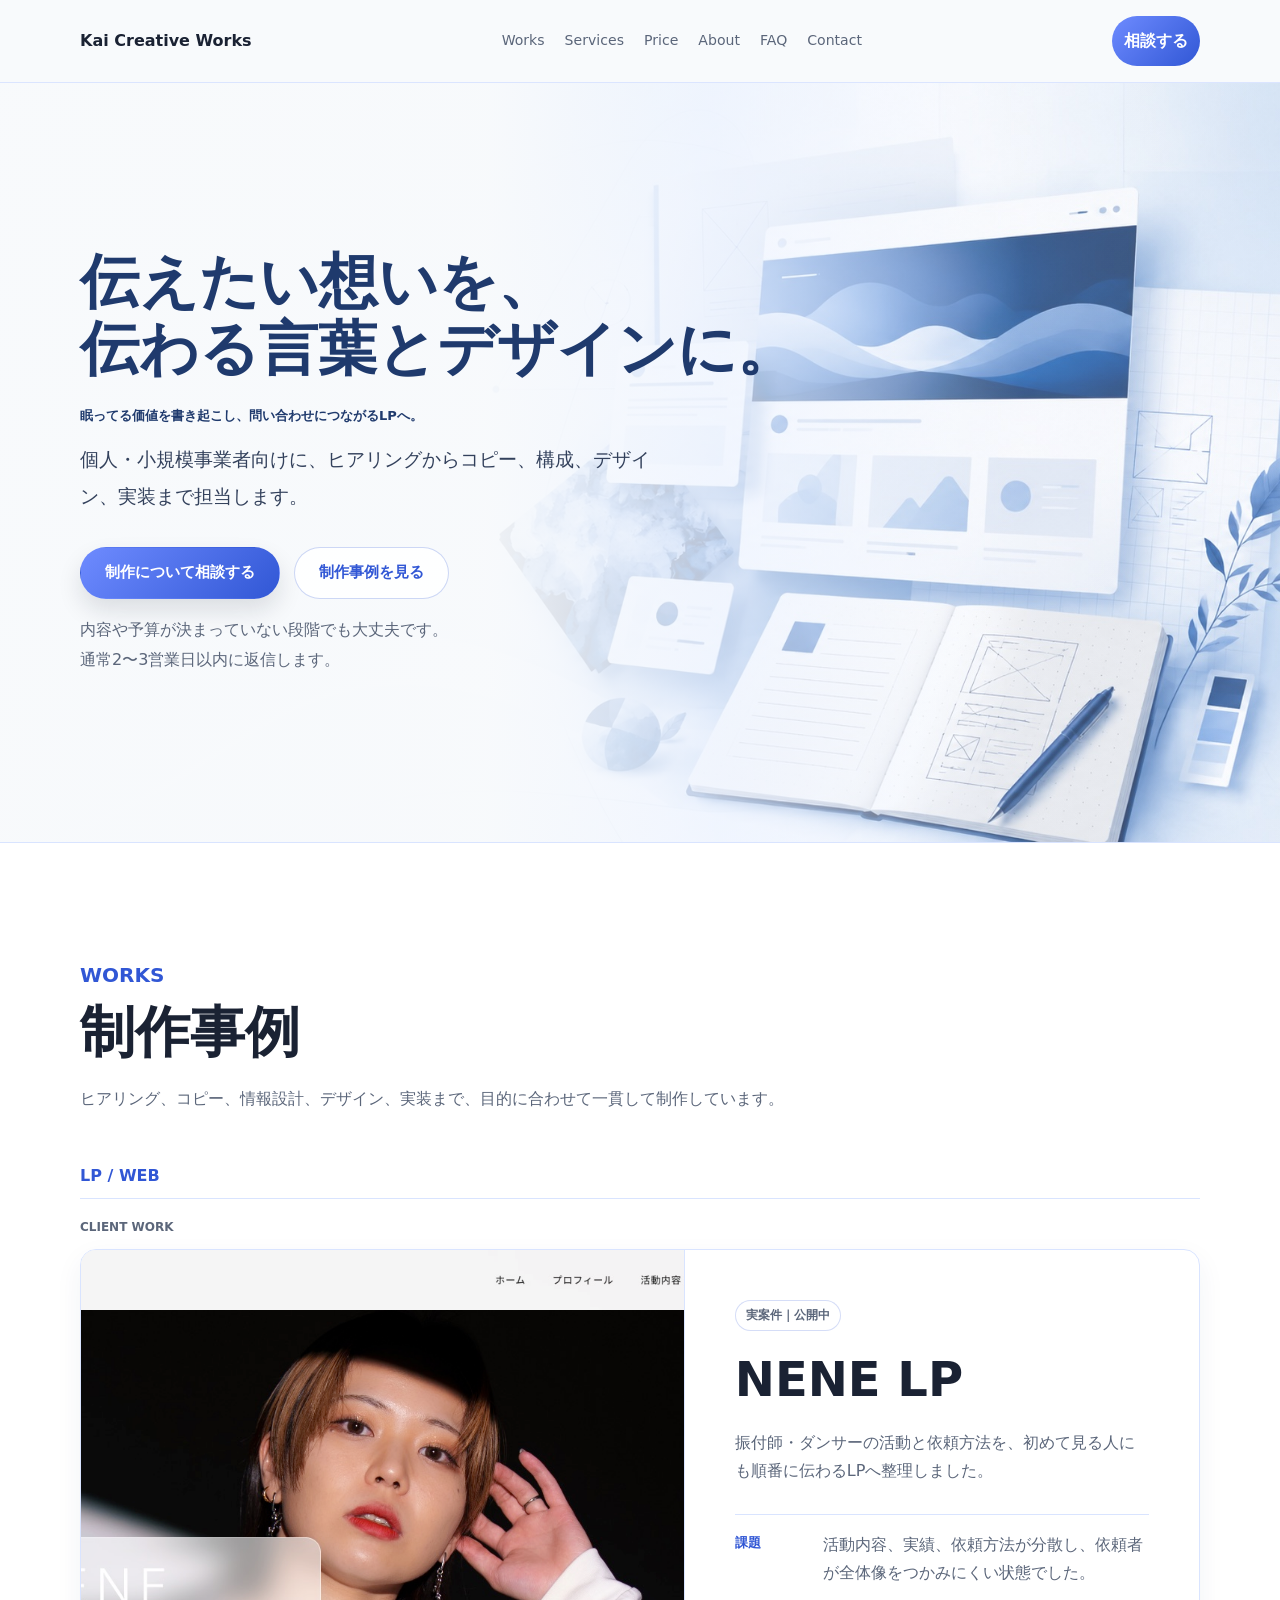
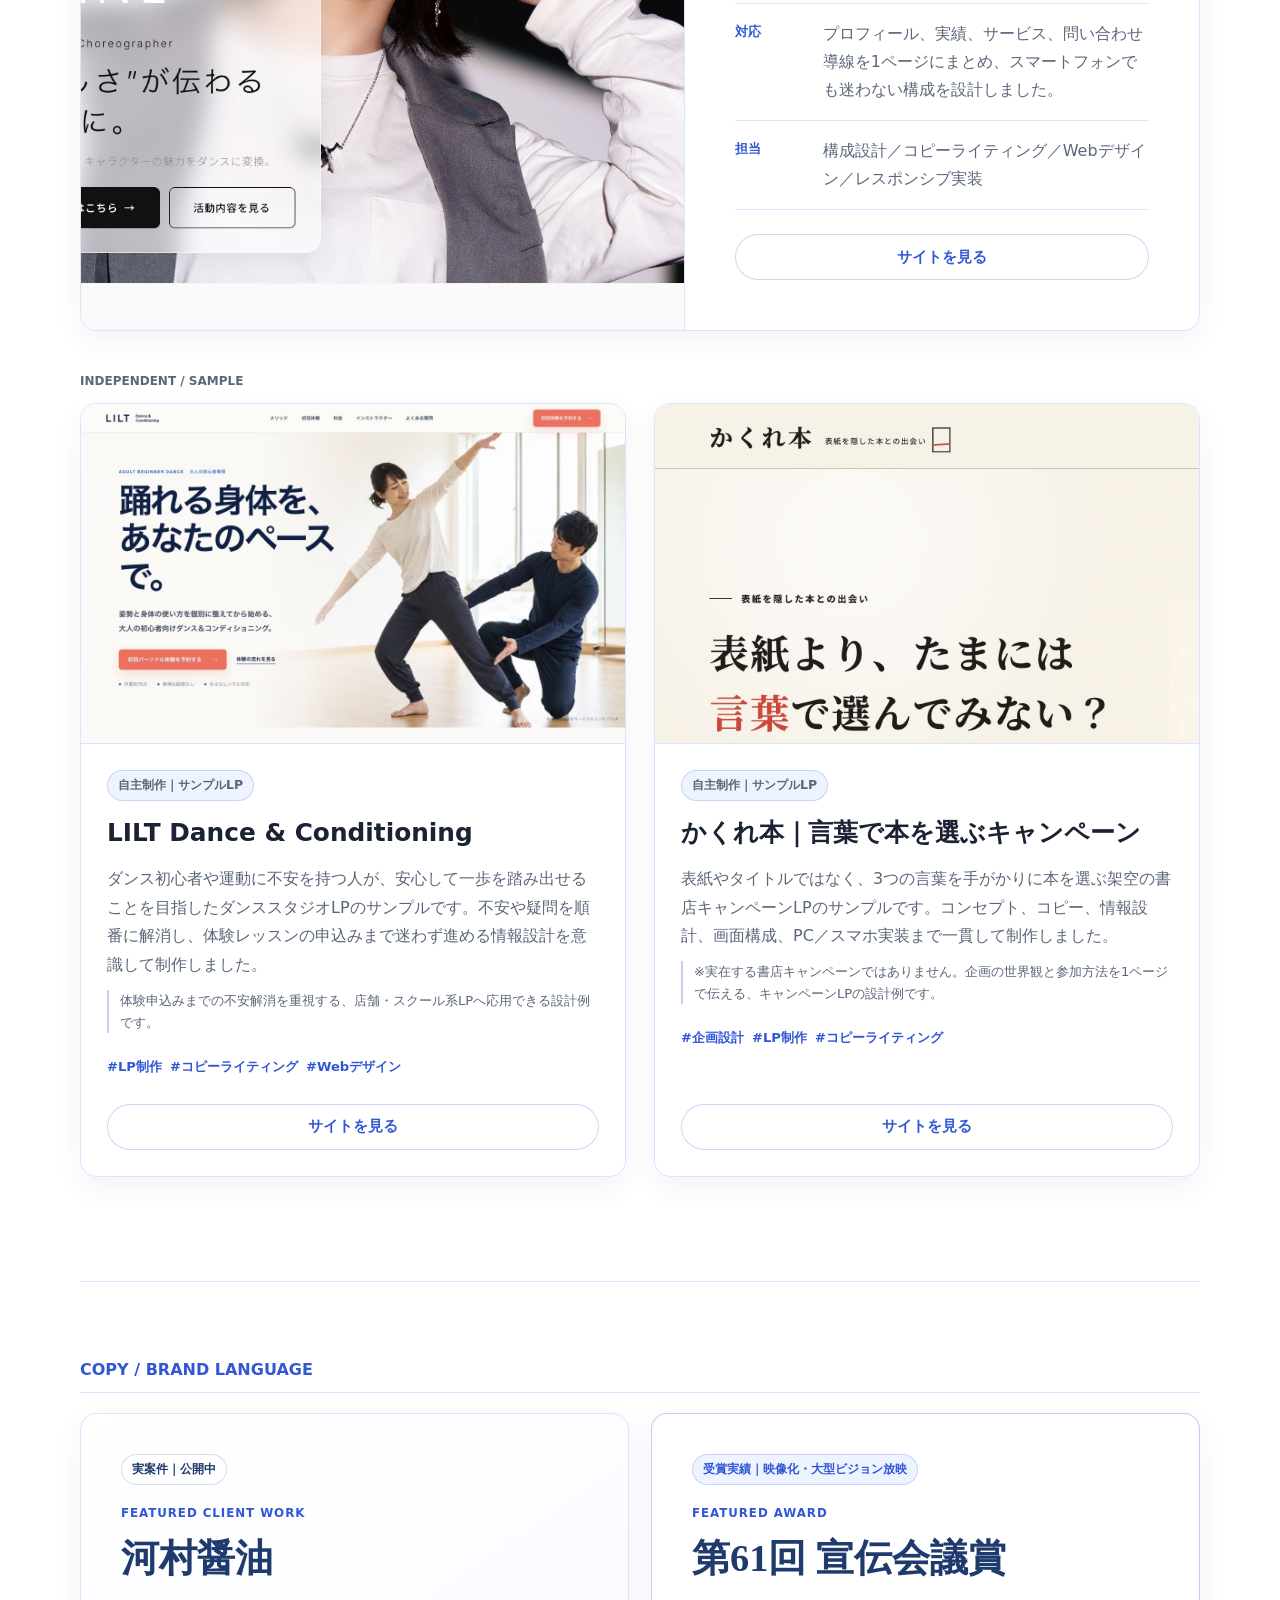
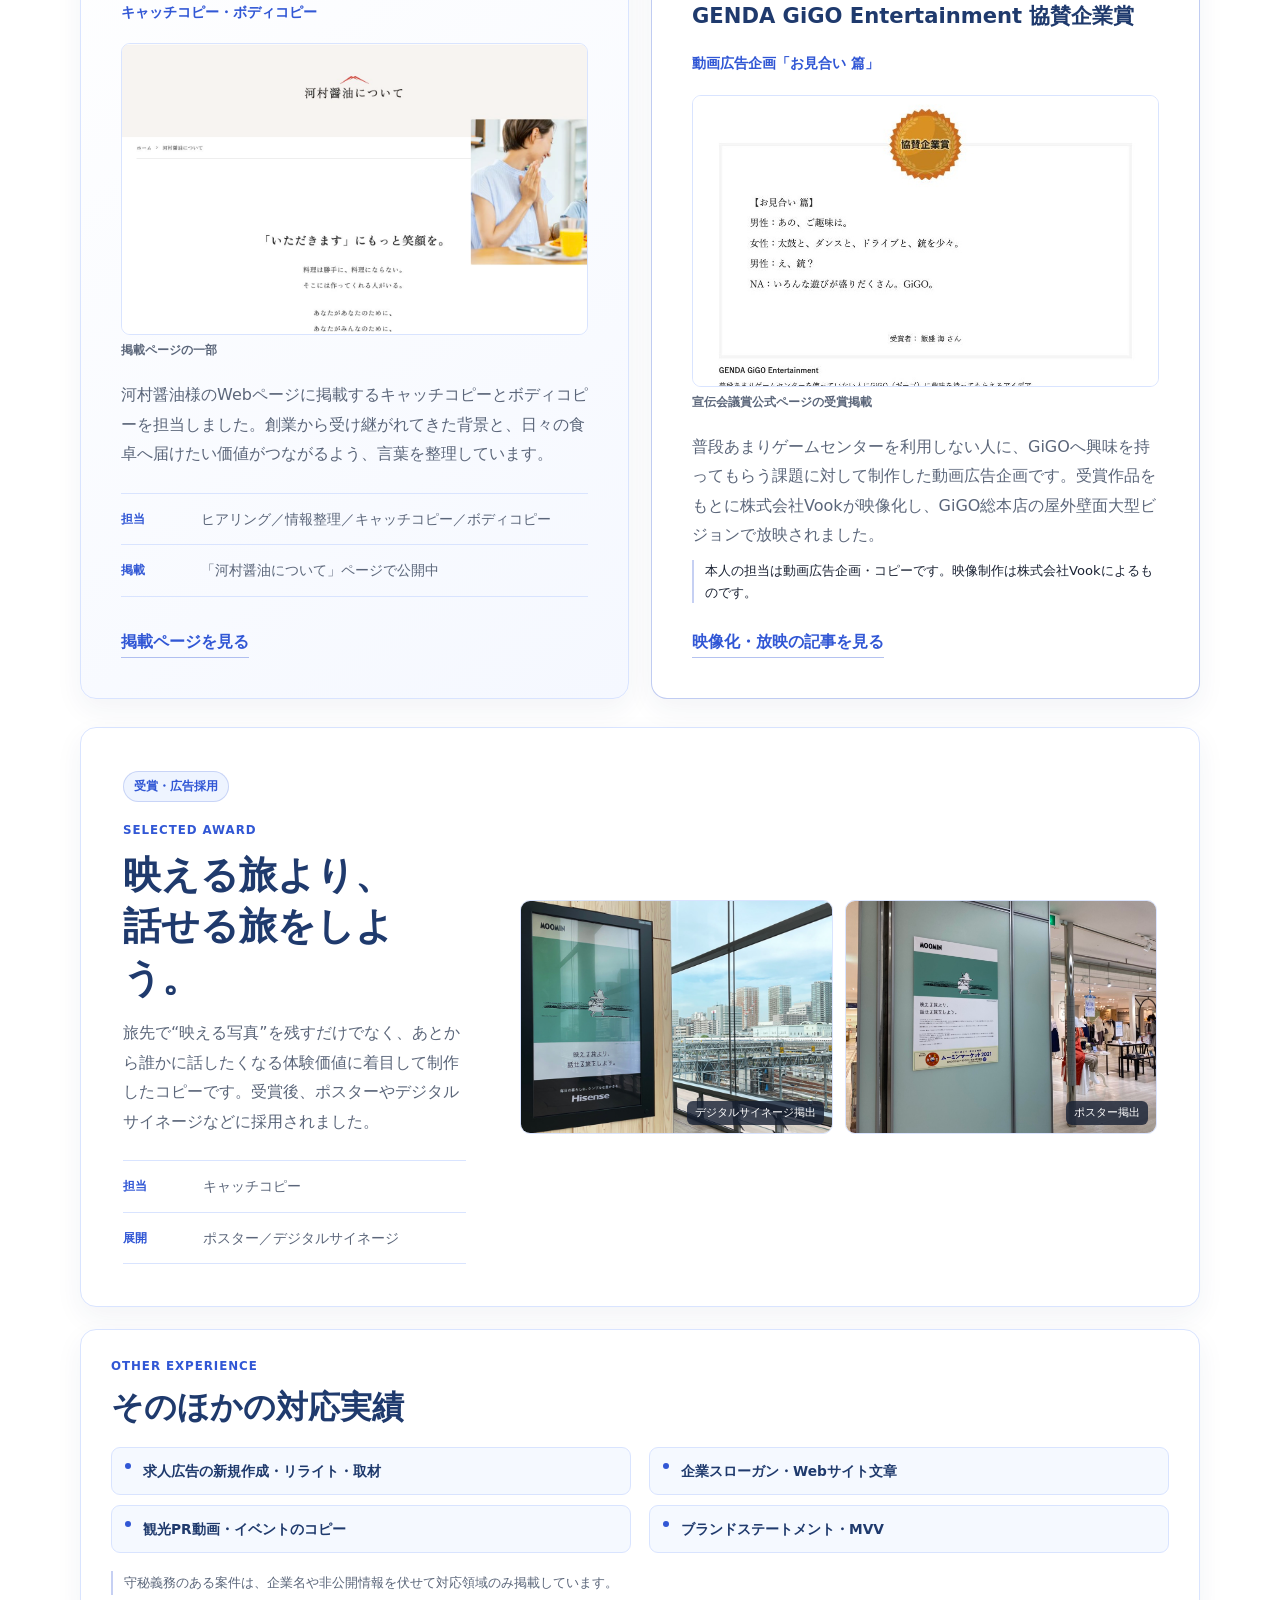
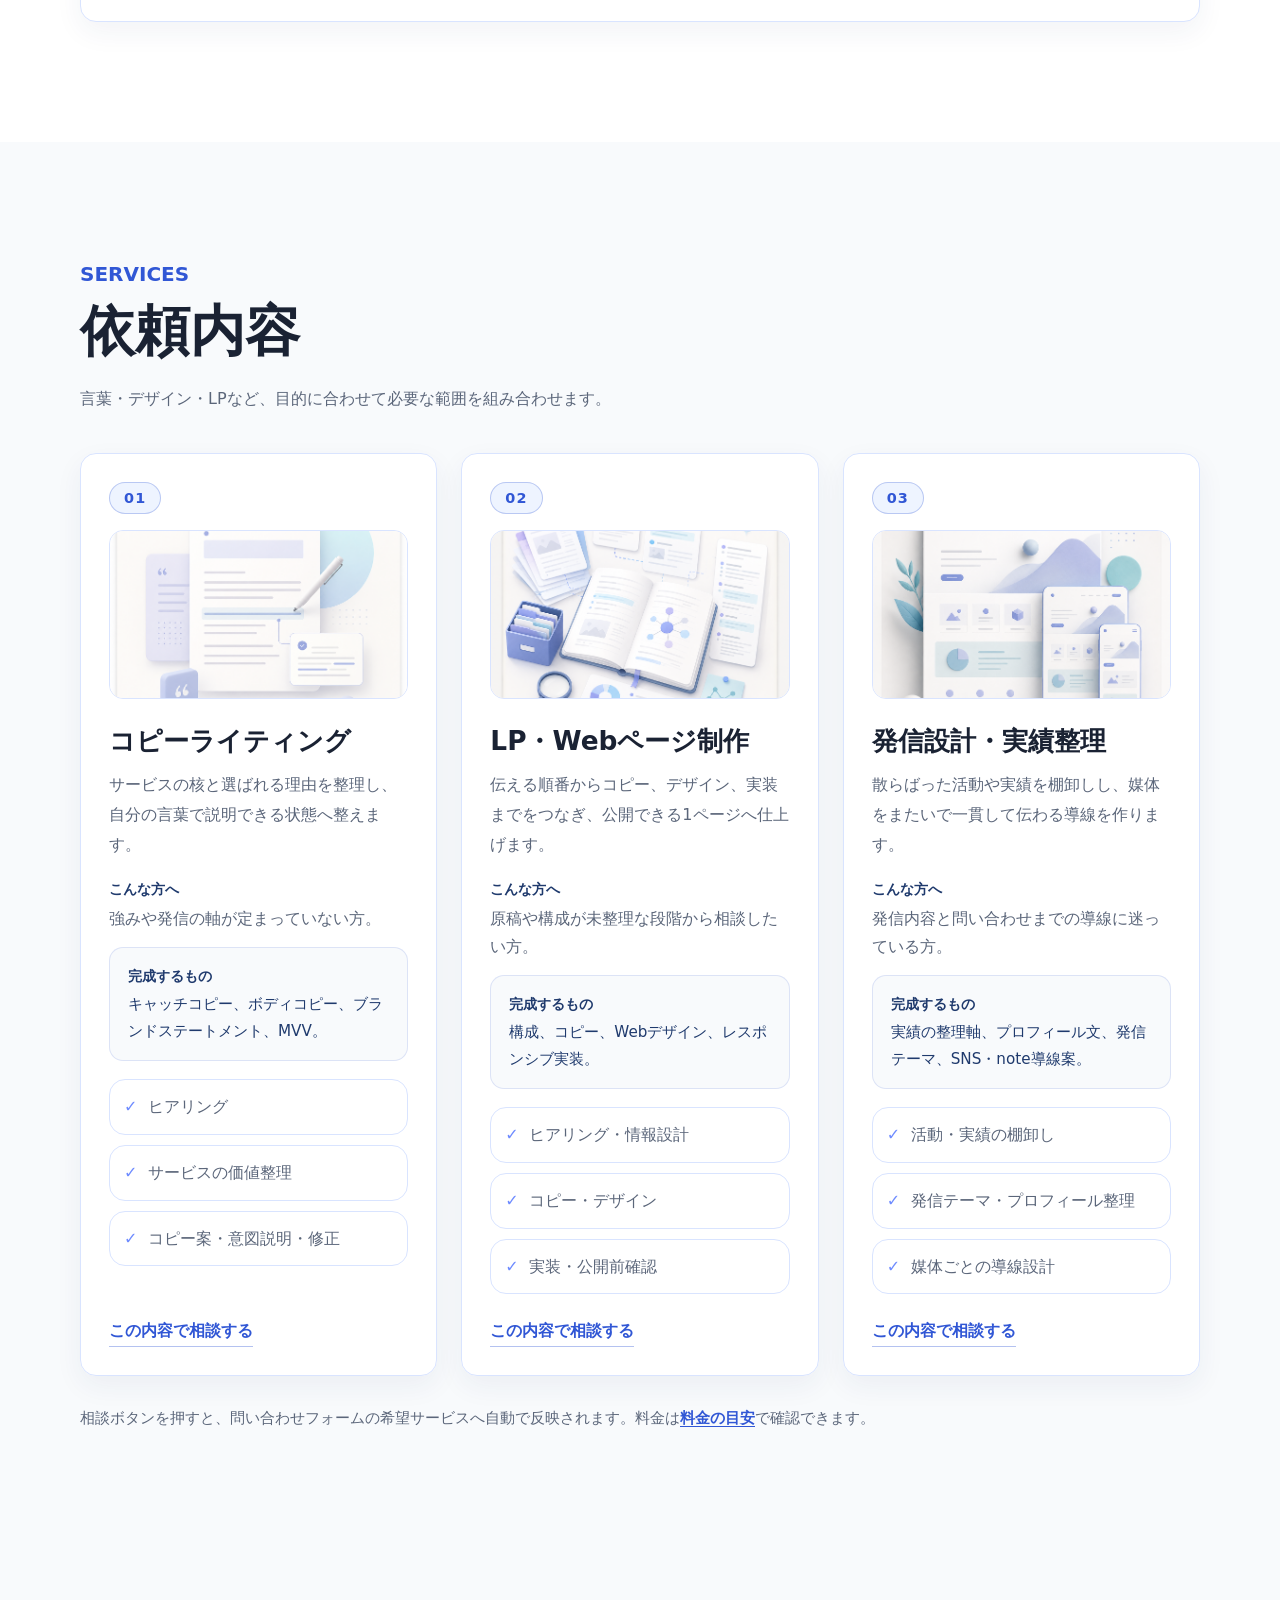
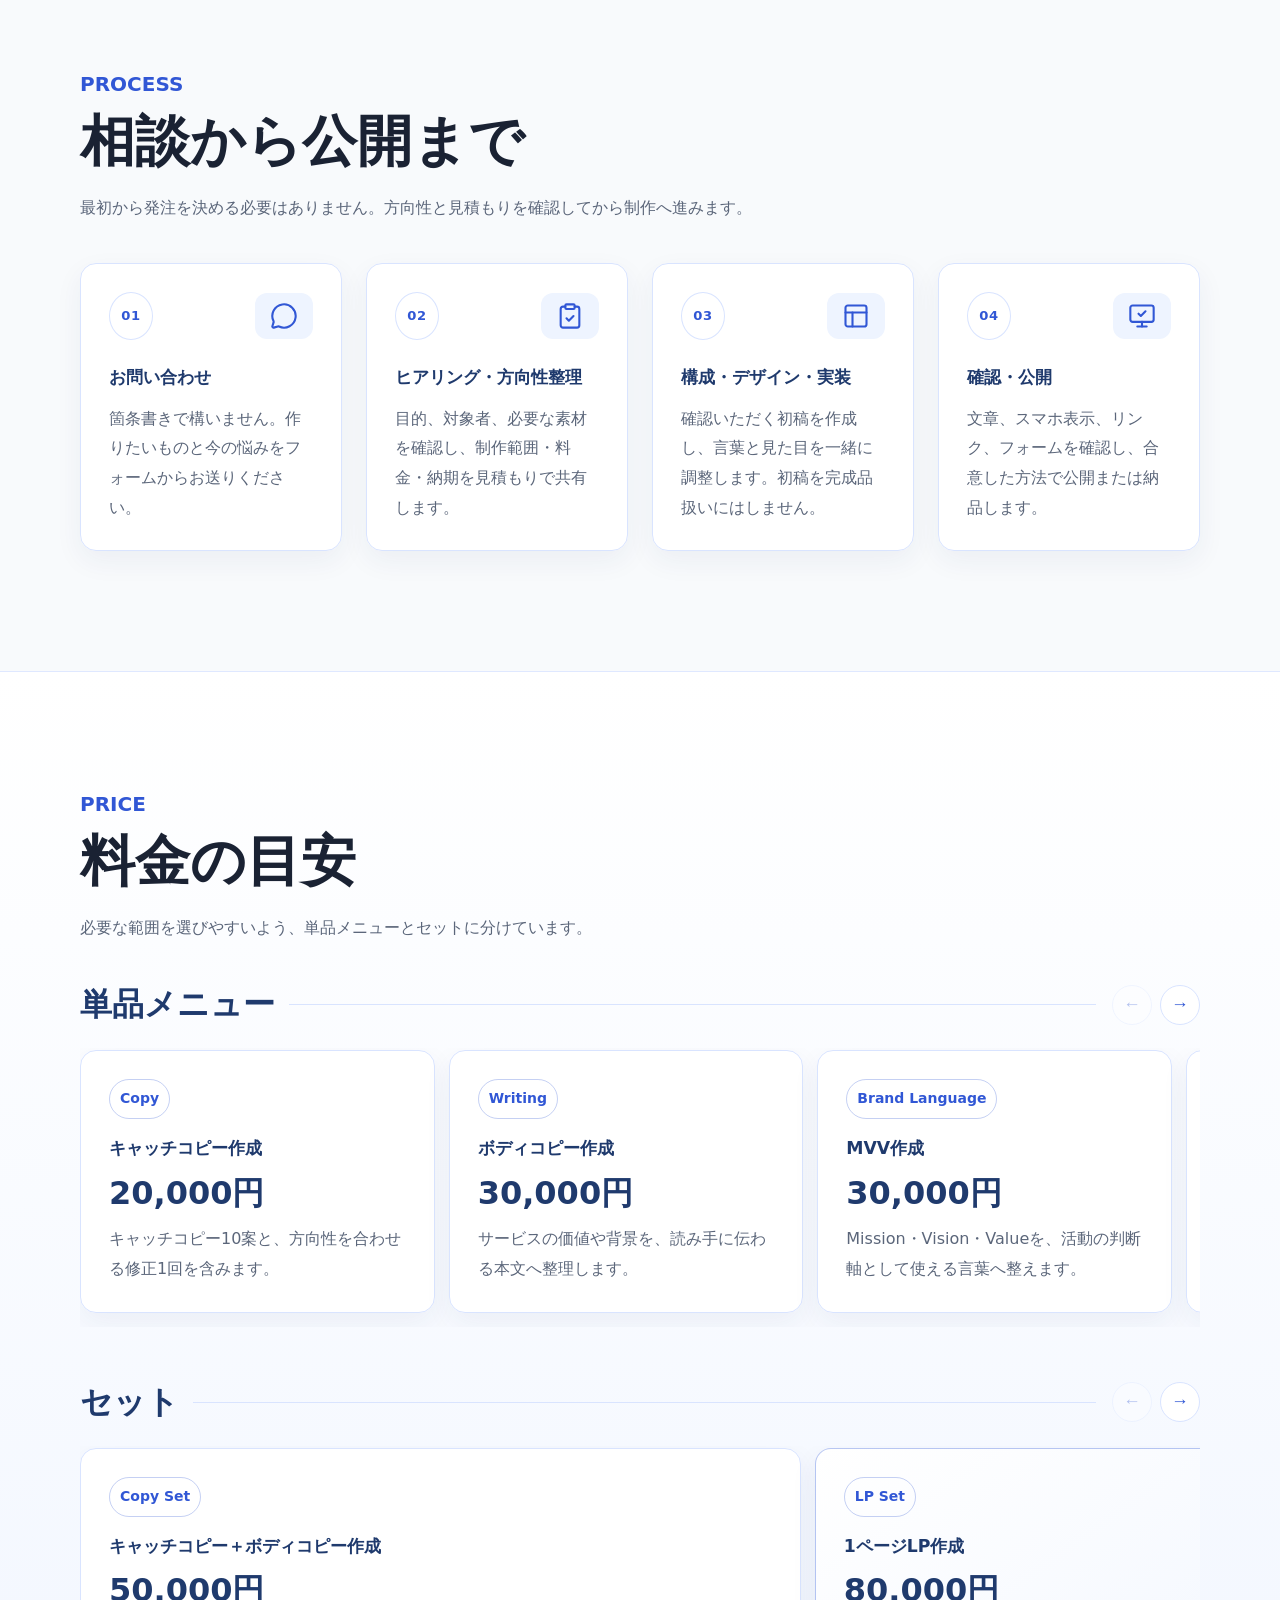
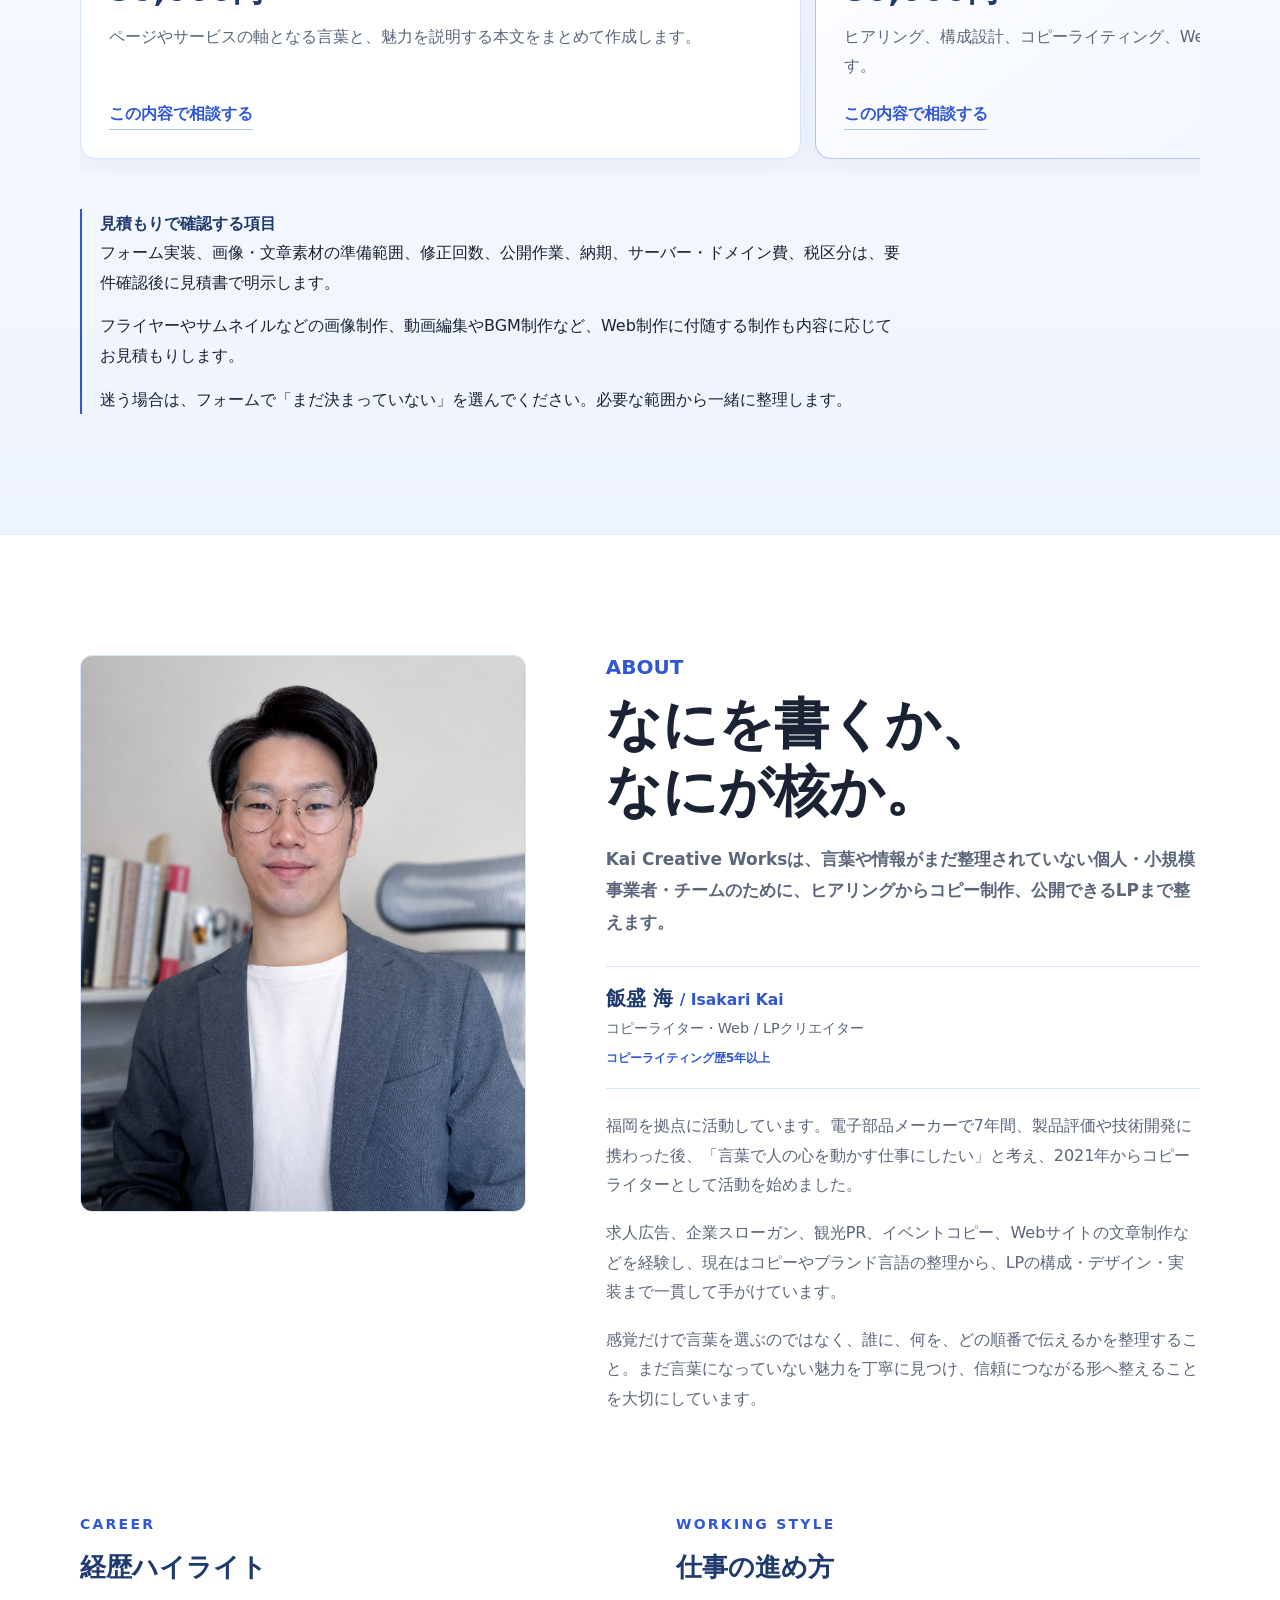
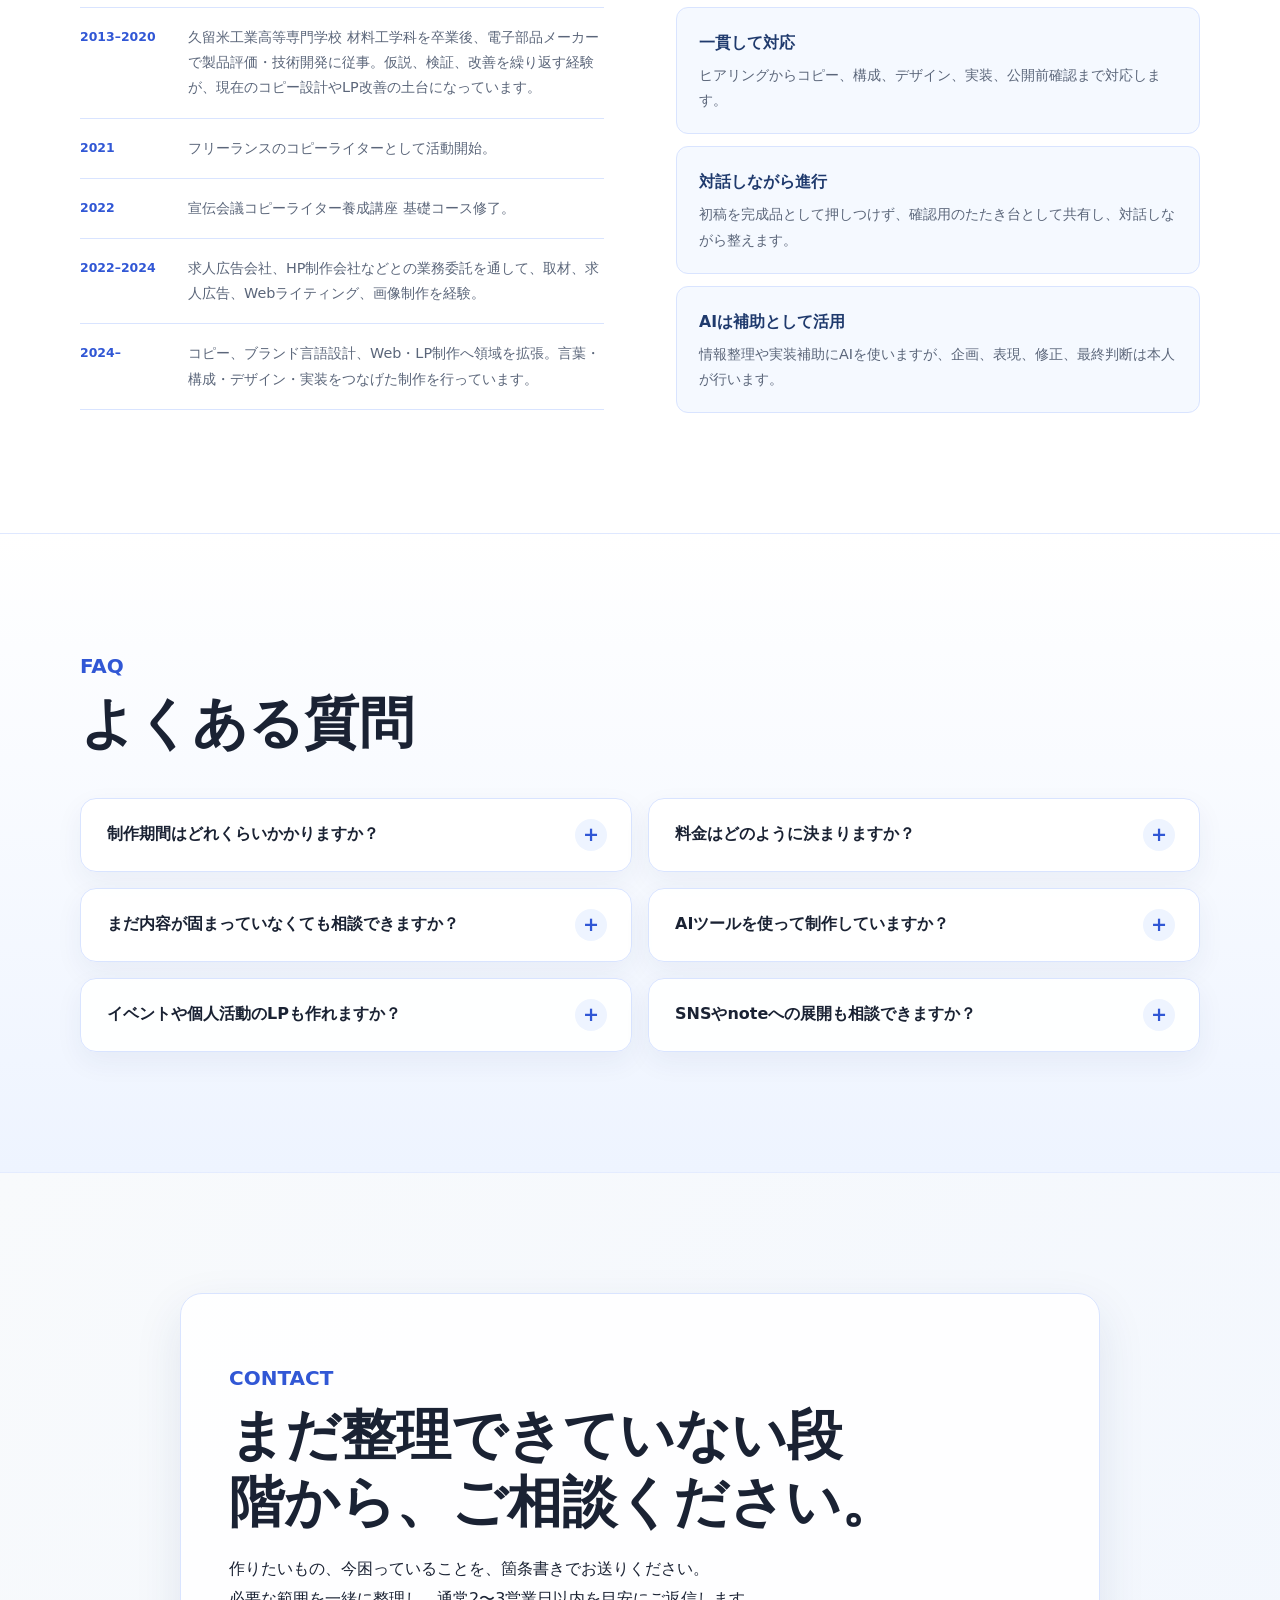
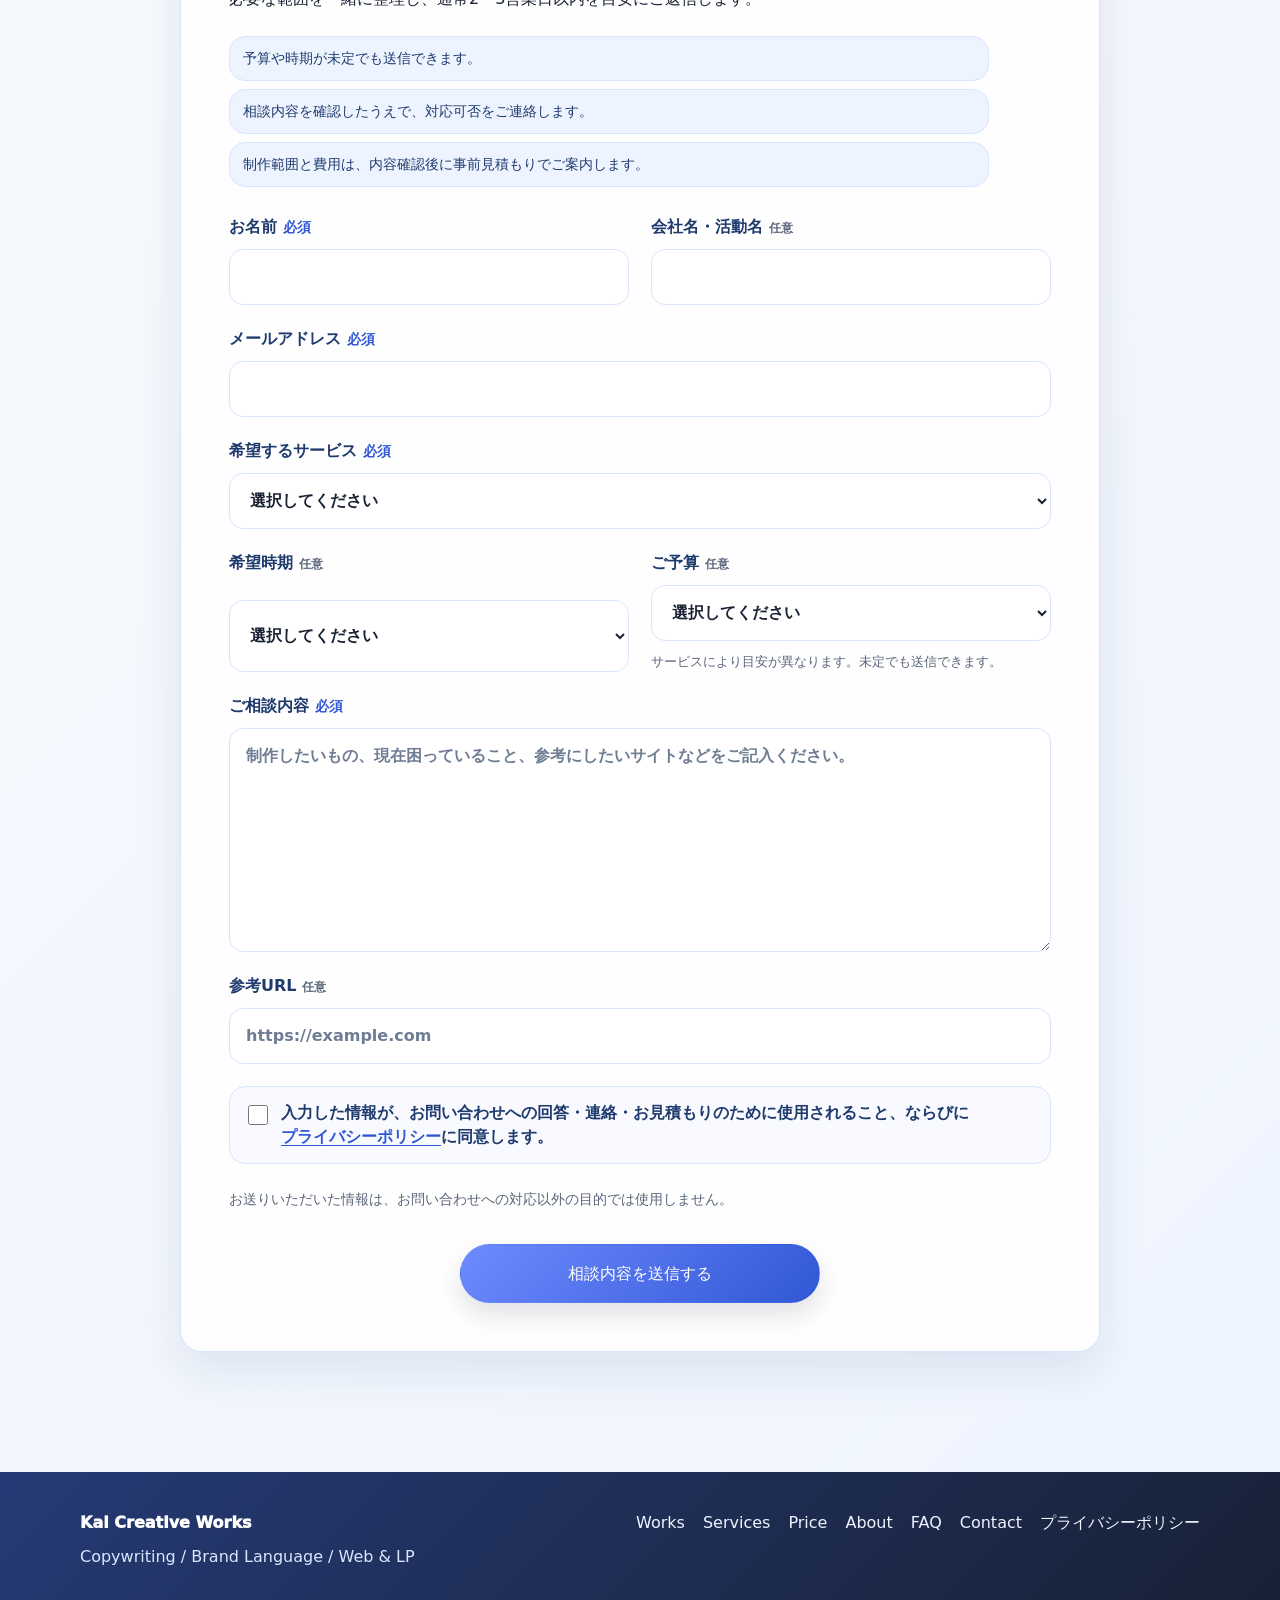
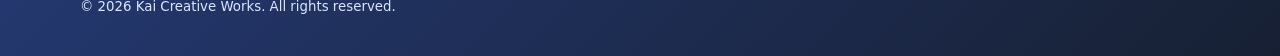
==== commit 6098bb5e: "Refine shared labels and price carousel" ====
--- a/index.html
+++ b/index.html
@@ -11,15 +11,24 @@
     <meta name="robots" content="index,follow">
     <link rel="canonical" href="https://kcw000.github.io/my-page/">
     <meta property="og:type" content="website">
+    <meta property="og:locale" content="ja_JP">
+    <meta property="og:site_name" content="Kai Creative Works">
     <meta property="og:url" content="https://kcw000.github.io/my-page/">
-    <meta property="og:title" content="Kai Creative Works｜言葉から整えるLP・Web制作">
-    <meta property="og:description" content="まだ言葉になっていない魅力を、問い合わせにつながるLPへ。">
-    <meta property="og:image" content="https://kcw000.github.io/my-page/visual/ogp.jpg">
+    <meta property="og:title" content="Kai Creative Works｜コピー・Web・LP制作">
+    <meta property="og:description" content="伝えたい想いを、伝わる言葉とデザインに。ヒアリングからコピー、情報設計、Web・LP制作まで一貫して整えます。">
+    <meta property="og:image" content="https://kcw000.github.io/my-page/visual/ogp.jpg?v=20260726-2">
+    <meta property="og:image:type" content="image/jpeg">
+    <meta property="og:image:width" content="1200">
+    <meta property="og:image:height" content="630">
+    <meta property="og:image:alt" content="Kai Creative Worksのコピー・情報設計・Web・LP制作サービス紹介">
     <meta name="twitter:card" content="summary_large_image">
-    <meta name="twitter:image" content="https://kcw000.github.io/my-page/visual/ogp.jpg">
+    <meta name="twitter:title" content="Kai Creative Works｜コピー・Web・LP制作">
+    <meta name="twitter:description" content="伝えたい想いを、伝わる言葉とデザインに。ヒアリングからコピー、情報設計、Web・LP制作まで一貫して整えます。">
+    <meta name="twitter:image" content="https://kcw000.github.io/my-page/visual/ogp.jpg?v=20260726-2">
+    <meta name="twitter:image:alt" content="Kai Creative Worksのコピー・情報設計・Web・LP制作サービス紹介">
     <link rel="icon" href="visual/visual_02.png" type="image/png">
     <link rel="preload" as="image" href="visual/hero-main.jpg">
-    <link rel="stylesheet" href="style.css?v=20260726-5">
+    <link rel="stylesheet" href="style.css?v=20260726-7">
     <script type="application/ld+json">
       {
         "@context": "https://schema.org",
@@ -123,7 +132,7 @@
         <div class="hero-overlay" aria-hidden="true"></div>
         <div class="hero-content section-shell">
           <h1 id="hero-title" class="hero-title">伝えたい想いを、<br>伝わる言葉とデザインに。</h1>
-          <p class="hero-subcopy">まだ言葉になっていない魅力を、問い合わせにつながるLPへ。</p>
+          <p class="hero-subcopy">眠ってる価値を書き起こし、問い合わせにつながるLPへ。</p>
           <p class="lead">個人・小規模事業者向けに、ヒアリングからコピー、構成、デザイン、実装まで担当します。</p>
           <div class="button-row" aria-label="主な導線">
             <a class="button primary" href="#contact">制作について相談する</a>
@@ -141,11 +150,6 @@
             <h2>制作事例</h2>
             <p>ヒアリング、コピー、情報設計、デザイン、実装まで、目的に合わせて一貫して制作しています。</p>
           </div>
-
-          <nav class="works-jump-nav" aria-label="制作実績のカテゴリ">
-            <a href="#works-web"><span>LP / WEB</span>LP・Web制作を見る</a>
-            <a href="#works-copy"><span>COPY / BRAND LANGUAGE</span>コピー・言語設計を見る</a>
-          </nav>
 
           <section id="works-web" class="works-category" aria-label="LP・Web制作実績">
             <div class="works-category-heading works-category-heading-compact">
@@ -263,9 +267,6 @@
                   <img src="visual/works/copy/gigo-award.jpg" alt="宣伝会議賞公式ページに掲載された協賛企業賞受賞作品「お見合い 篇」と受賞者名" width="900" height="600" loading="lazy">
                   <span>宣伝会議賞公式ページの受賞掲載</span>
                 </a>
-                <blockquote class="award-copy">
-                  <p>男性：あの、ご趣味は。<br>女性：太鼓と、ダンスと、ドライブと、銃を少々。<br>男性：え、銃？<br>NA：いろんな遊びが盛りだくさん。GiGO。</p>
-                </blockquote>
                 <p>普段あまりゲームセンターを利用しない人に、GiGOへ興味を持ってもらう課題に対して制作した動画広告企画です。受賞作品をもとに株式会社Vookが映像化し、GiGO総本店の屋外壁面大型ビジョンで放映されました。</p>
                 <p class="portfolio-work-note">本人の担当は動画広告企画・コピーです。映像制作は株式会社Vookによるものです。</p>
                 <a class="text-link" href="https://www.advertimes.com/20240920/article474510/" target="_blank" rel="noopener noreferrer">映像化・放映の記事を見る</a>
@@ -422,8 +423,14 @@
             <p>必要な範囲を選びやすいよう、単品メニューとセットに分けています。</p>
           </div>
           <div class="price-group">
-            <h3 class="price-group-title">単品メニュー</h3>
-            <div class="price-list price-list-single">
+            <div class="price-group-heading">
+              <h3 class="price-group-title">単品メニュー</h3>
+              <div class="price-slider-controls" aria-label="単品メニューの表示切り替え">
+                <button type="button" class="price-slider-button" data-price-direction="-1" aria-label="前の単品メニューを表示">←</button>
+                <button type="button" class="price-slider-button" data-price-direction="1" aria-label="次の単品メニューを表示">→</button>
+              </div>
+            </div>
+            <div class="price-list price-list-single" data-price-slider tabindex="0" aria-label="単品メニュー一覧">
               <article><span class="price-label">Copy</span><h4>キャッチコピー作成</h4><strong>20,000円</strong><p>キャッチコピー10案と、方向性を合わせる修正1回を含みます。</p></article>
               <article><span class="price-label">Writing</span><h4>ボディコピー作成</h4><strong>30,000円</strong><p>サービスの価値や背景を、読み手に伝わる本文へ整理します。</p></article>
               <article><span class="price-label">Brand Language</span><h4>MVV作成</h4><strong>30,000円</strong><p>Mission・Vision・Valueを、活動の判断軸として使える言葉へ整えます。</p></article>
@@ -431,8 +438,14 @@
             </div>
           </div>
           <div class="price-group price-group-set">
-            <h3 class="price-group-title">セット</h3>
-            <div class="price-list price-list-set">
+            <div class="price-group-heading">
+              <h3 class="price-group-title">セット</h3>
+              <div class="price-slider-controls" aria-label="セットメニューの表示切り替え">
+                <button type="button" class="price-slider-button" data-price-direction="-1" aria-label="前のセットメニューを表示">←</button>
+                <button type="button" class="price-slider-button" data-price-direction="1" aria-label="次のセットメニューを表示">→</button>
+              </div>
+            </div>
+            <div class="price-list price-list-set" data-price-slider tabindex="0" aria-label="セットメニュー一覧">
               <article>
                 <span class="price-label">Copy Set</span>
                 <h4>キャッチコピー＋ボディコピー作成</h4>
@@ -451,7 +464,7 @@
           </div>
           <div class="price-note">
             <p><strong>見積もりで確認する項目</strong><br>フォーム実装、画像・文章素材の準備範囲、修正回数、公開作業、納期、サーバー・ドメイン費、税区分は、要件確認後に見積書で明示します。</p>
-            <p>フライヤー、SNS画像、サムネイル、動画編集など、Web制作に付随する制作も内容に応じてお見積もりします。</p>
+            <p>フライヤーやサムネイルなどの画像制作、動画編集やBGM制作など、Web制作に付随する制作も内容に応じてお見積もりします。</p>
             <p>迷う場合は、フォームで「まだ決まっていない」を選んでください。必要な範囲から一緒に整理します。</p>
           </div>
         </div>
@@ -468,7 +481,7 @@
             <h2>なにを書くか、<br>なにが核か。</h2>
             <p class="about-lead">Kai Creative Worksは、言葉や情報がまだ整理されていない個人・小規模事業者・チームのために、ヒアリングからコピー制作、公開できるLPまで整えます。</p>
             <div class="profile-identity">
-              <h3>飯盛 海 <span>/ Kai</span></h3>
+              <h3>飯盛 海 <span>/ Isakari Kai</span></h3>
               <p>コピーライター・Web / LPクリエイター<br><span>コピーライティング歴5年以上</span></p>
             </div>
             <p>福岡を拠点に活動しています。電子部品メーカーで7年間、製品評価や技術開発に携わった後、「言葉で人の心を動かす仕事にしたい」と考え、2021年からコピーライターとして活動を始めました。</p>
@@ -586,11 +599,10 @@
                 <span>ご予算 <small class="optional-label">任意</small></span>
                 <select id="budget" name="budget" aria-describedby="budget-help">
                   <option value="">選択してください</option>
-                  <option>3万円未満</option>
-                  <option>3万円〜5万円</option>
+                  <option>2万円未満</option>
+                  <option>2万円〜5万円</option>
                   <option>5万円〜10万円</option>
-                  <option>10万円〜20万円</option>
-                  <option>20万円以上</option>
+                  <option>10万円以上</option>
                   <option>まだ決まっていない</option>
                   <option>相談して決めたい</option>
                 </select>
@@ -641,6 +653,6 @@
       <small>&copy; 2026 Kai Creative Works. All rights reserved.</small>
     </footer>
 
-    <script src="script.js?v=20260726-1"></script>
+    <script src="script.js?v=20260726-2"></script>
   </body>
 </html>
--- a/style.css
+++ b/style.css
@@ -3263,36 +3263,20 @@
   }
 }
 
+/* 2026-07-26 mobile labels and price carousel */
+.price-group-heading {
+  display: flex;
+  align-items: center;
+  gap: 16px;
+  margin-bottom: 22px;
+}
+
+.price-group-heading .price-group-title {
+  flex: 1;
+  margin-bottom: 0;
+}
+
 /* 2026-07-26 Works categories and profile credibility */
-.works-jump-nav {
-  display: grid;
-  grid-template-columns: repeat(2, minmax(0, 1fr));
-  gap: 14px;
-  margin: -18px 0 76px;
-}
-
-.works-jump-nav a {
-  display: grid;
-  min-width: 0;
-  gap: 4px;
-  padding: 18px 20px;
-  color: var(--color-navy);
-  background: rgba(238, 244, 255, 0.7);
-  border: 1px solid var(--color-border);
-  border-radius: 14px;
-  font-size: 0.92rem;
-  font-weight: 750;
-  line-height: 1.5;
-  text-decoration: none;
-  transition: background 160ms ease, border-color 160ms ease;
-}
-
-.works-jump-nav a:hover {
-  background: #fff;
-  border-color: rgba(49, 87, 213, 0.36);
-}
-
-.works-jump-nav span,
 .works-group-label,
 .copy-case-overline {
   color: var(--color-royal);
@@ -3479,20 +3463,6 @@
 .copy-case-card .text-link {
   margin-top: auto;
   padding-top: 24px;
-}
-
-.award-copy {
-  margin: 4px 0 22px;
-  padding: 18px 20px;
-  background: var(--color-bg-alt);
-  border-left: 3px solid var(--color-royal);
-}
-
-.award-copy p {
-  color: var(--color-navy);
-  font-size: 0.9rem;
-  font-weight: 650;
-  line-height: 1.85;
 }
 
 .copy-campaign-card {
@@ -3748,17 +3718,6 @@
 }
 
 @media (max-width: 719px) {
-  .works-jump-nav {
-    grid-template-columns: 1fr;
-    gap: 9px;
-    margin: -4px 0 56px;
-  }
-
-  .works-jump-nav a {
-    padding: 14px 16px;
-    font-size: 0.84rem;
-  }
-
   .works-category + .works-category {
     margin-top: 72px;
   }
@@ -3828,15 +3787,6 @@
     gap: 9px;
   }
 
-  .award-copy {
-    padding: 15px 16px;
-  }
-
-  .award-copy p {
-    font-size: 0.84rem;
-    line-height: 1.75;
-  }
-
   .copy-campaign-card {
     gap: 22px;
     margin-top: 18px;
@@ -3922,3 +3872,129 @@
     gap: 5px;
   }
 }
+
+/* Shared labels and price carousel across desktop and mobile */
+.hero-subcopy {
+  font-size: 13px;
+}
+
+#works > .section-shell > .works-heading > .eyebrow,
+#services > .section-shell > .section-heading > .eyebrow,
+#process > .section-shell > .section-heading > .eyebrow,
+#price > .section-shell > .section-heading > .eyebrow,
+#about .about-copy > .eyebrow,
+#faq > .section-shell > .section-heading > .eyebrow,
+#contact .contact-intro > .eyebrow {
+  font-size: 20px;
+  line-height: 1.2;
+  letter-spacing: 0;
+}
+
+#works-web .works-category-heading-compact .eyebrow,
+#works-copy .works-category-heading-compact .eyebrow {
+  color: #3157d5;
+  font-size: 16px;
+  line-height: 1.3;
+  letter-spacing: 0;
+}
+
+.works-group-label {
+  color: #5b667a;
+  font-size: 12px;
+  line-height: 1.4;
+  letter-spacing: 0;
+}
+
+.price-slider-controls {
+  display: flex;
+  flex: 0 0 auto;
+  gap: 8px;
+}
+
+.price-slider-button {
+  display: grid;
+  width: 40px;
+  height: 40px;
+  padding: 0;
+  place-items: center;
+  color: var(--color-royal);
+  background: #fff;
+  border: 1px solid var(--color-border);
+  border-radius: 50%;
+  font-size: 1.1rem;
+  font-weight: 800;
+  line-height: 1;
+  cursor: pointer;
+}
+
+.price-slider-button:focus-visible {
+  outline: 3px solid rgba(49, 87, 213, 0.25);
+  outline-offset: 2px;
+}
+
+.price-slider-button:disabled {
+  opacity: 0.35;
+  cursor: default;
+}
+
+#price .price-list {
+  display: flex;
+  gap: 14px;
+  overflow-x: auto;
+  padding: 2px 28px 14px 0;
+  scroll-padding-inline: 0 28px;
+  scroll-snap-type: x mandatory;
+  scrollbar-width: none;
+  overscroll-behavior-inline: contain;
+}
+
+#price .price-list::-webkit-scrollbar {
+  display: none;
+}
+
+#price .price-list article {
+  display: flex;
+  width: calc((100% - 28px) / 3);
+  min-width: 300px;
+  flex: 0 0 calc((100% - 28px) / 3);
+  flex-direction: column;
+  scroll-snap-align: start;
+}
+
+#price .price-list-set article {
+  width: 66%;
+  min-width: 540px;
+  flex-basis: 66%;
+}
+
+#price .price-list article .service-cta {
+  margin-top: auto;
+  padding-top: 18px;
+}
+
+@media (min-width: 720px) and (max-width: 919px) {
+  #price .price-list-single article {
+    width: 46%;
+    min-width: 300px;
+    flex-basis: 46%;
+  }
+
+  #price .price-list-set article {
+    width: 75%;
+    min-width: 500px;
+    flex-basis: 75%;
+  }
+}
+
+@media (max-width: 719px) {
+  .price-group-heading {
+    margin-bottom: 16px;
+  }
+
+  #price .price-list article,
+  #price .price-list-set article {
+    width: min(82vw, 310px);
+    min-width: min(82vw, 310px);
+    flex-basis: min(82vw, 310px);
+  }
+}
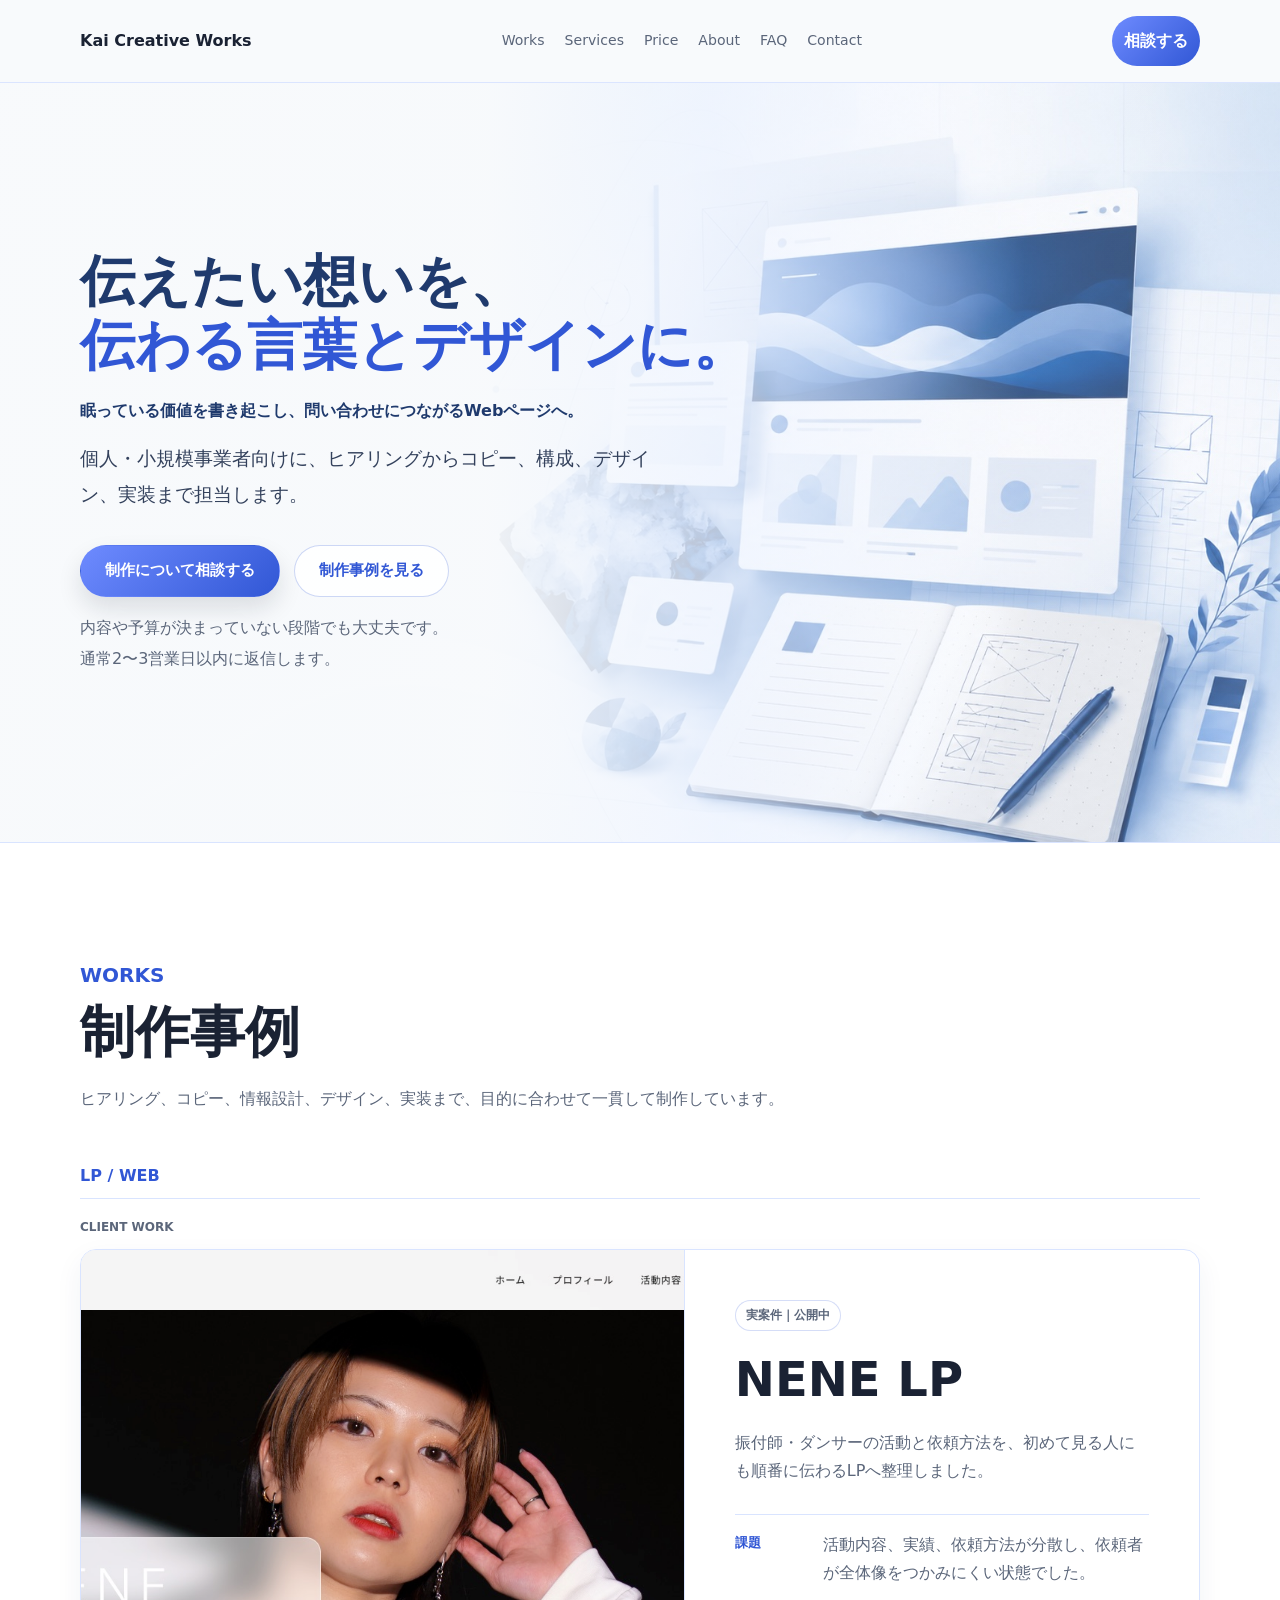
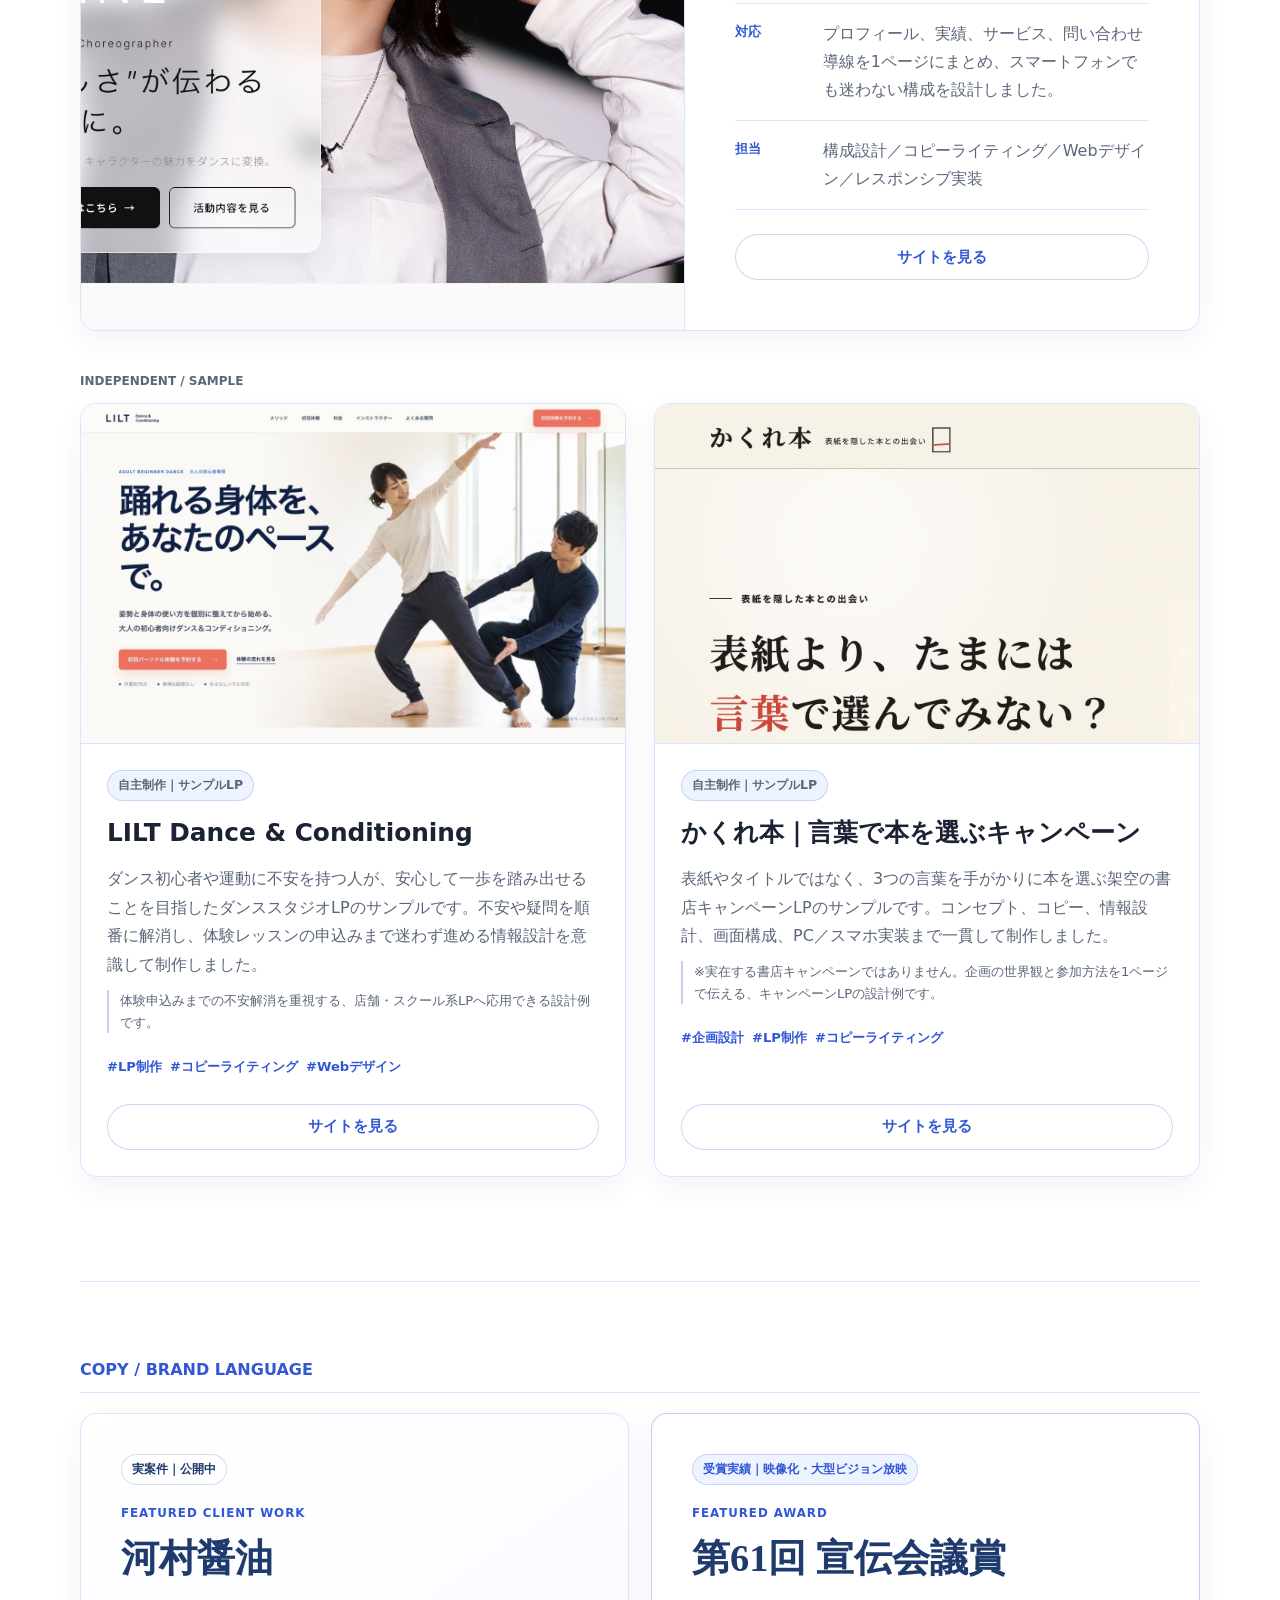
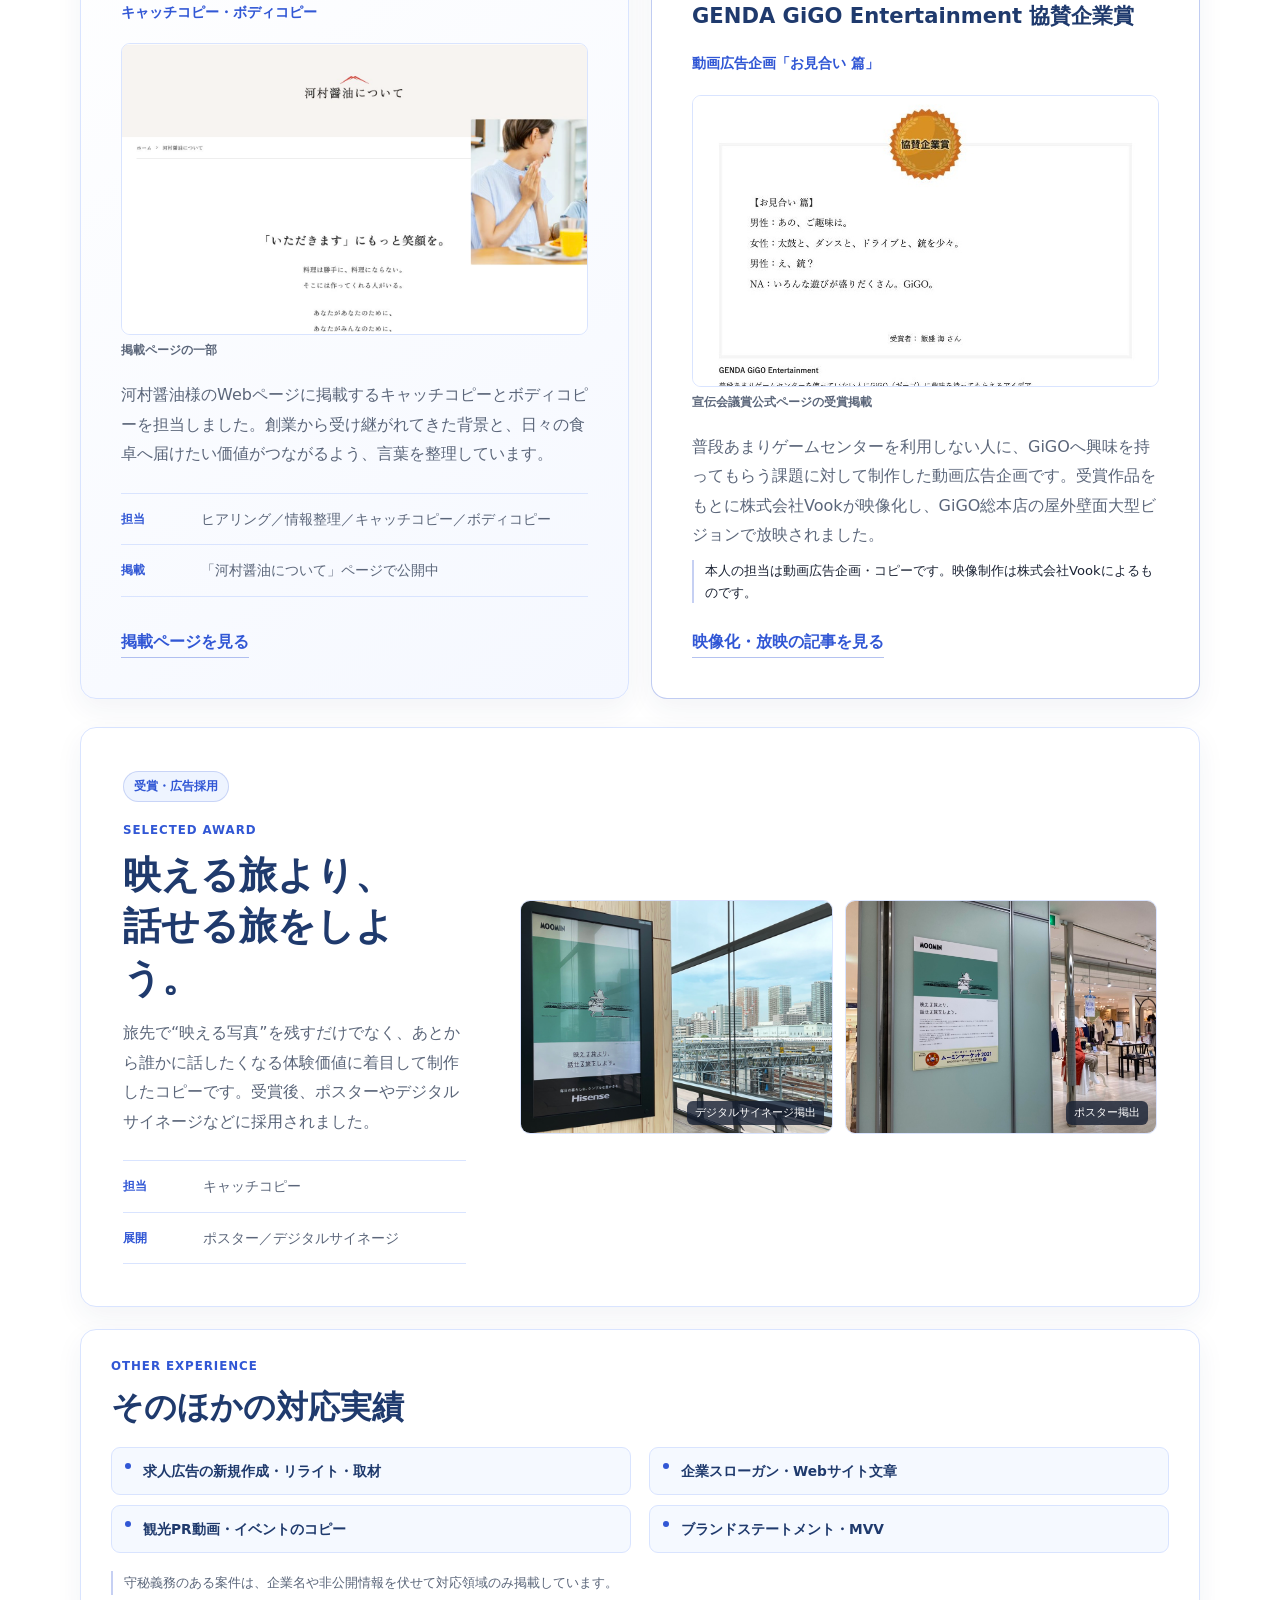
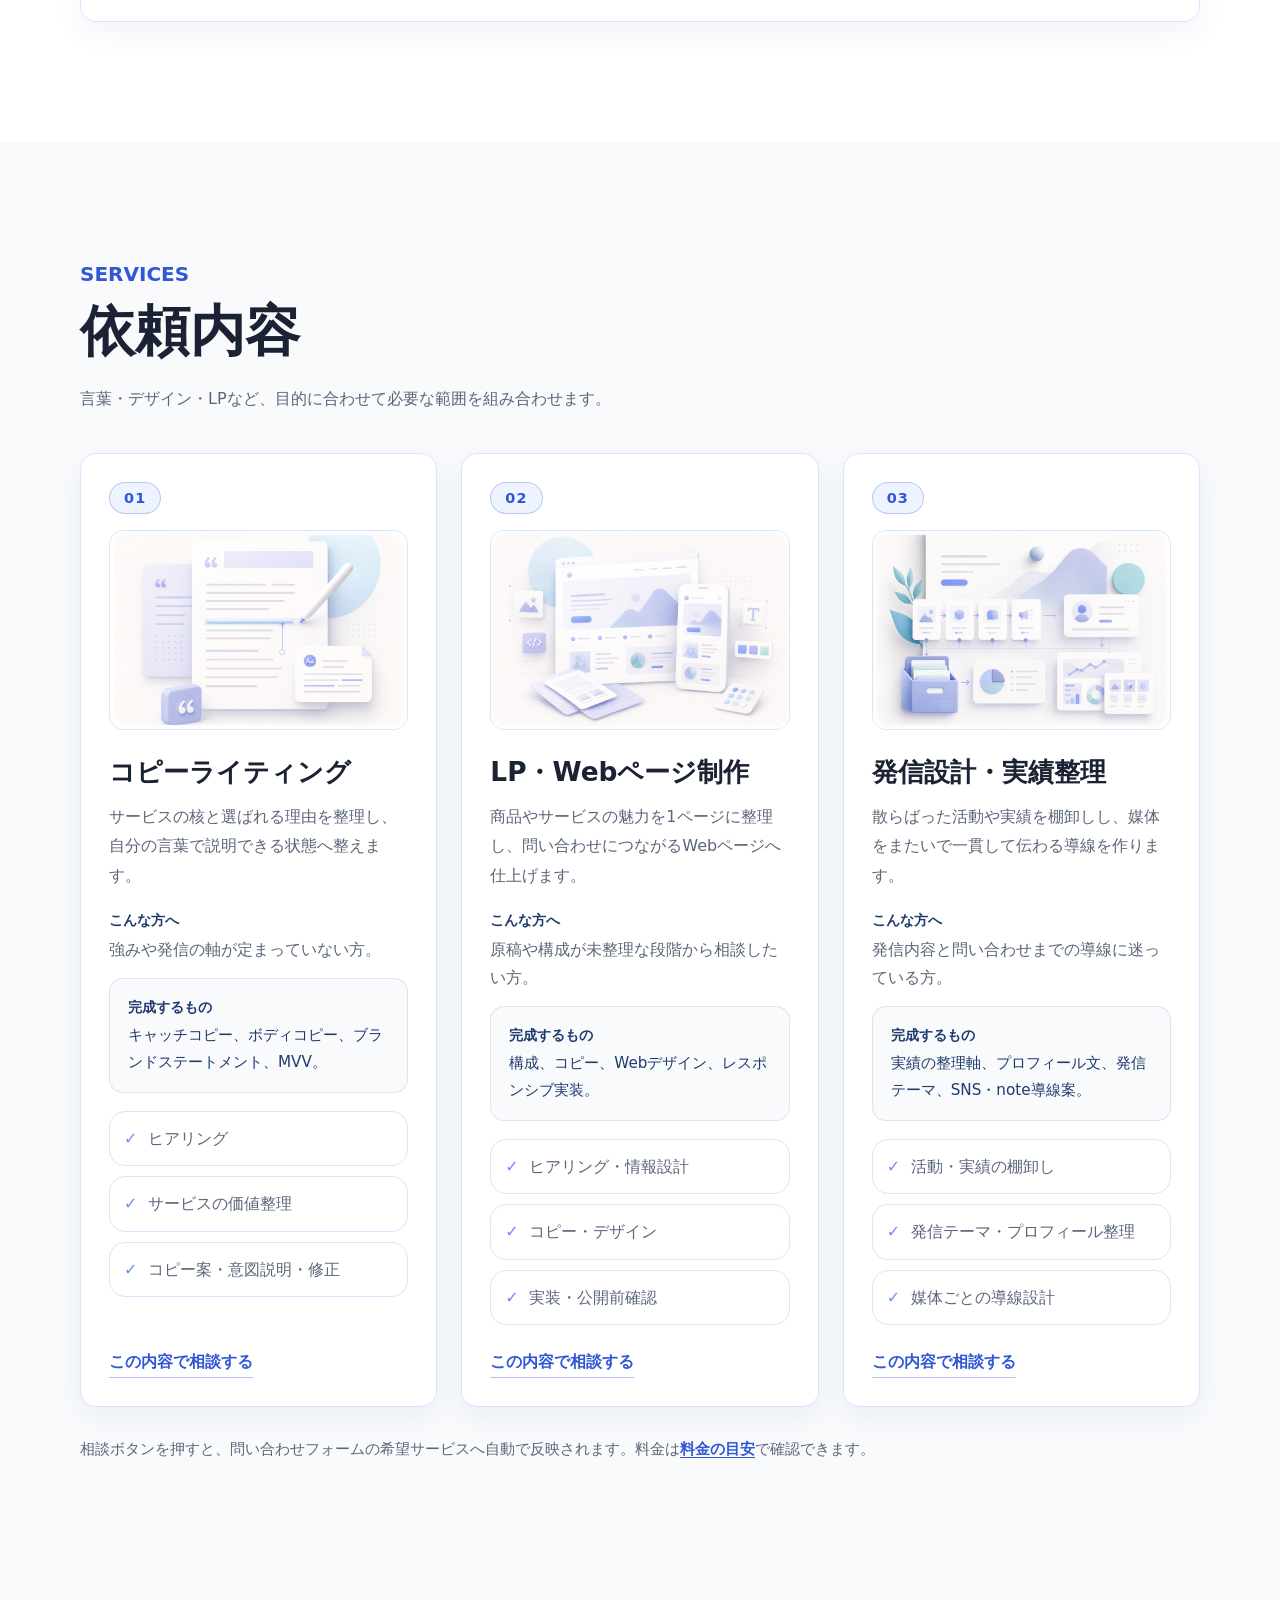
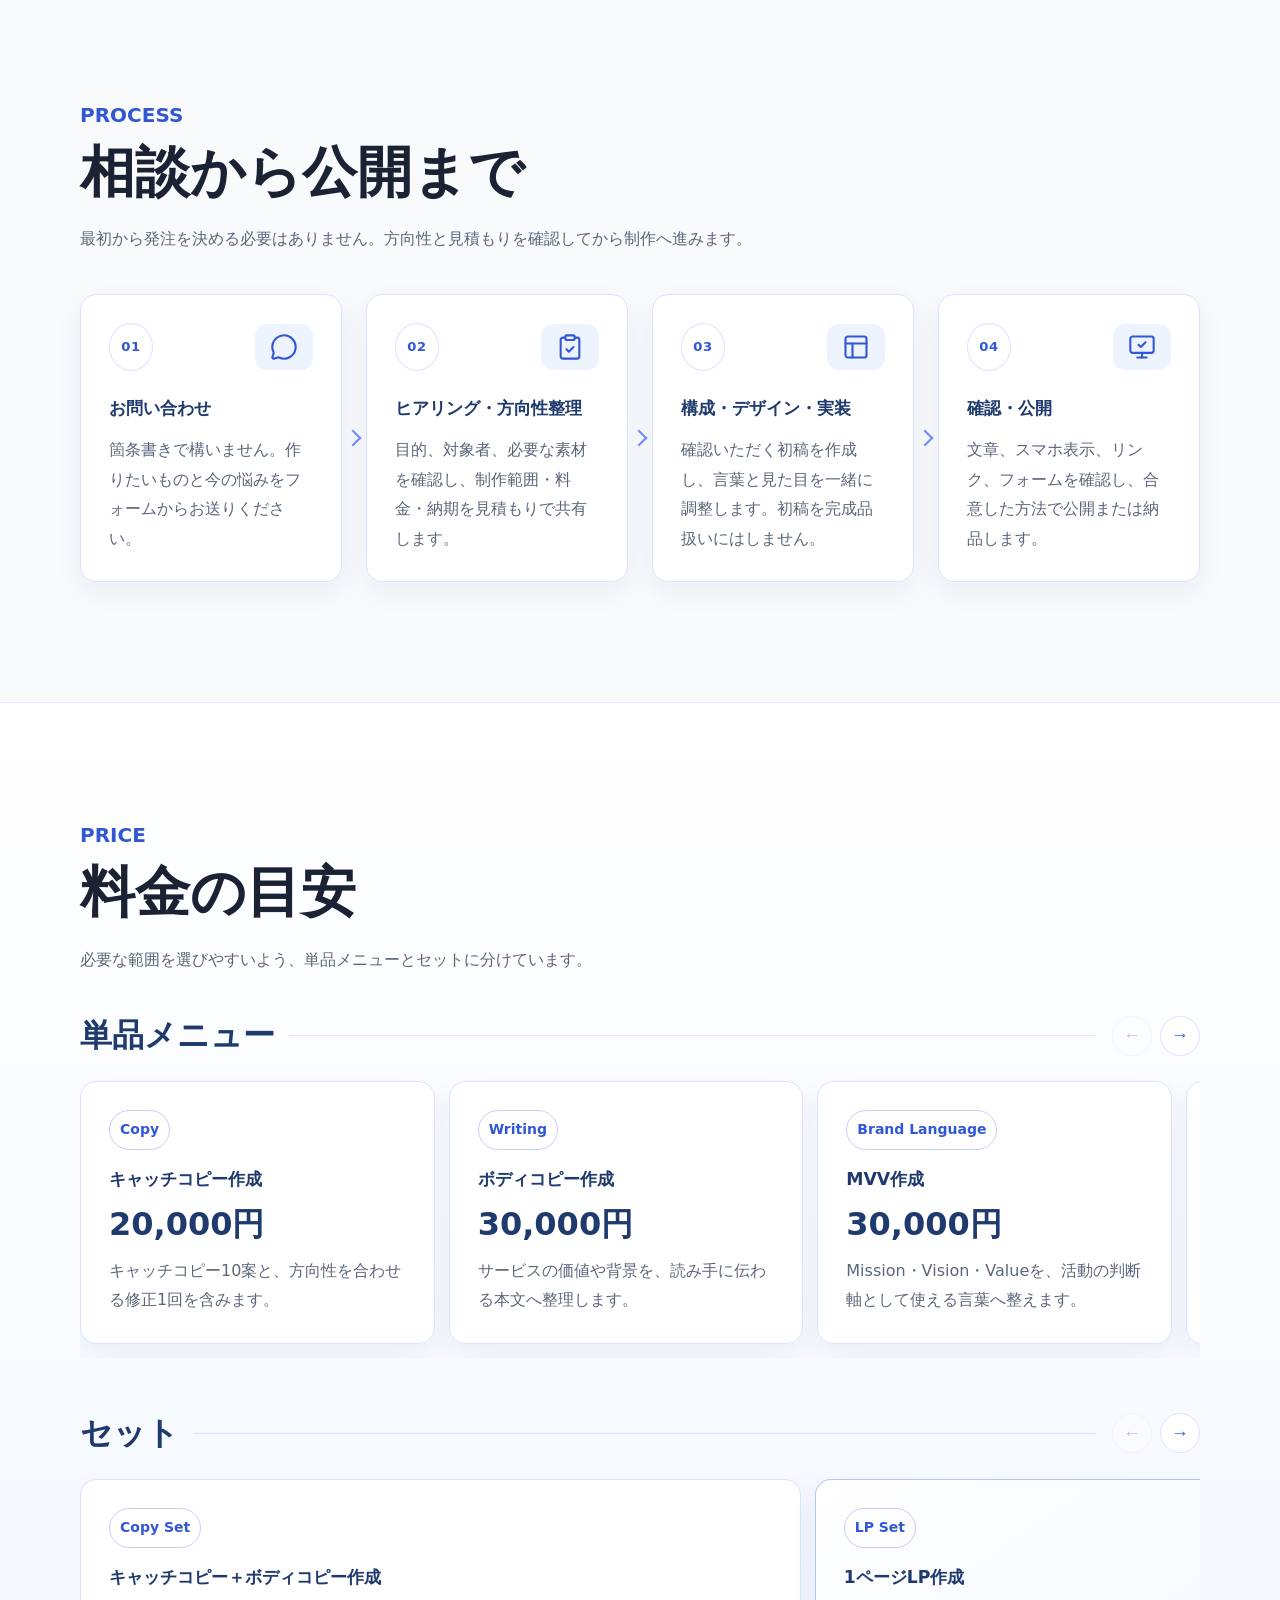
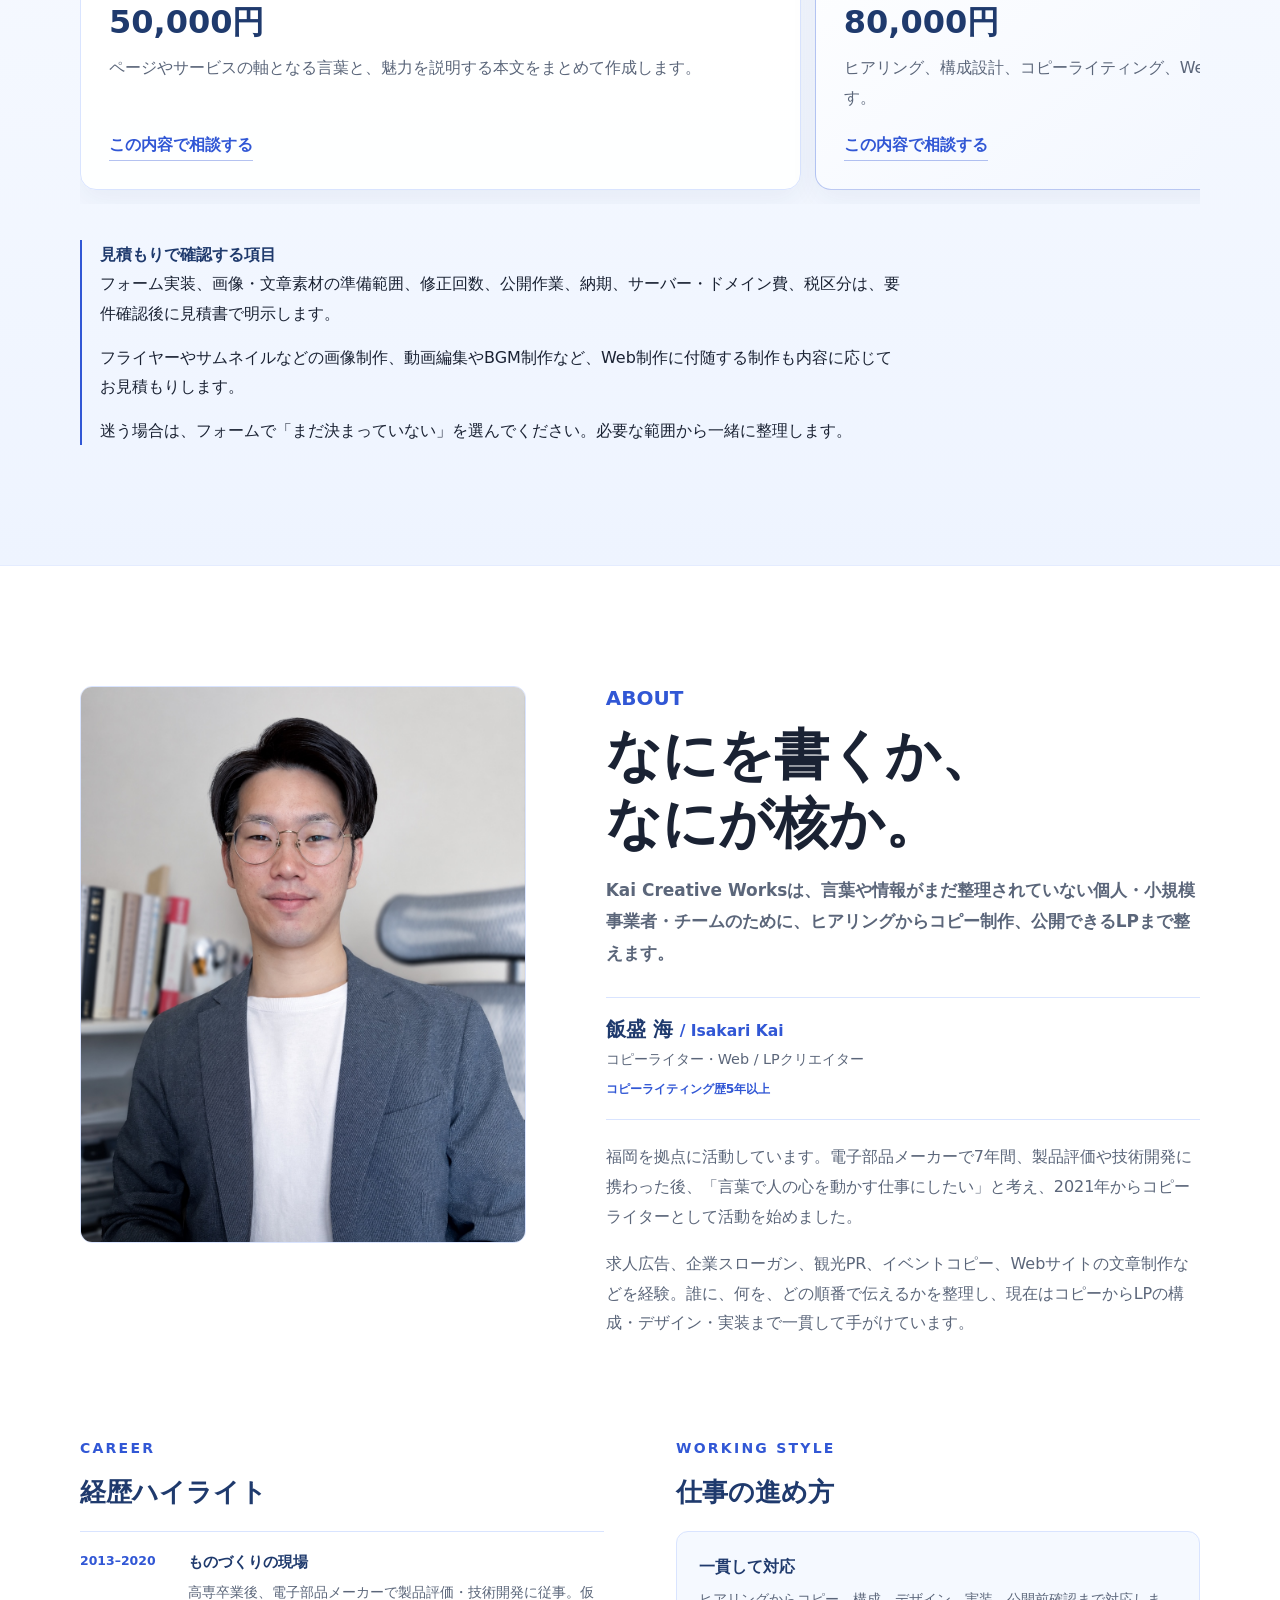
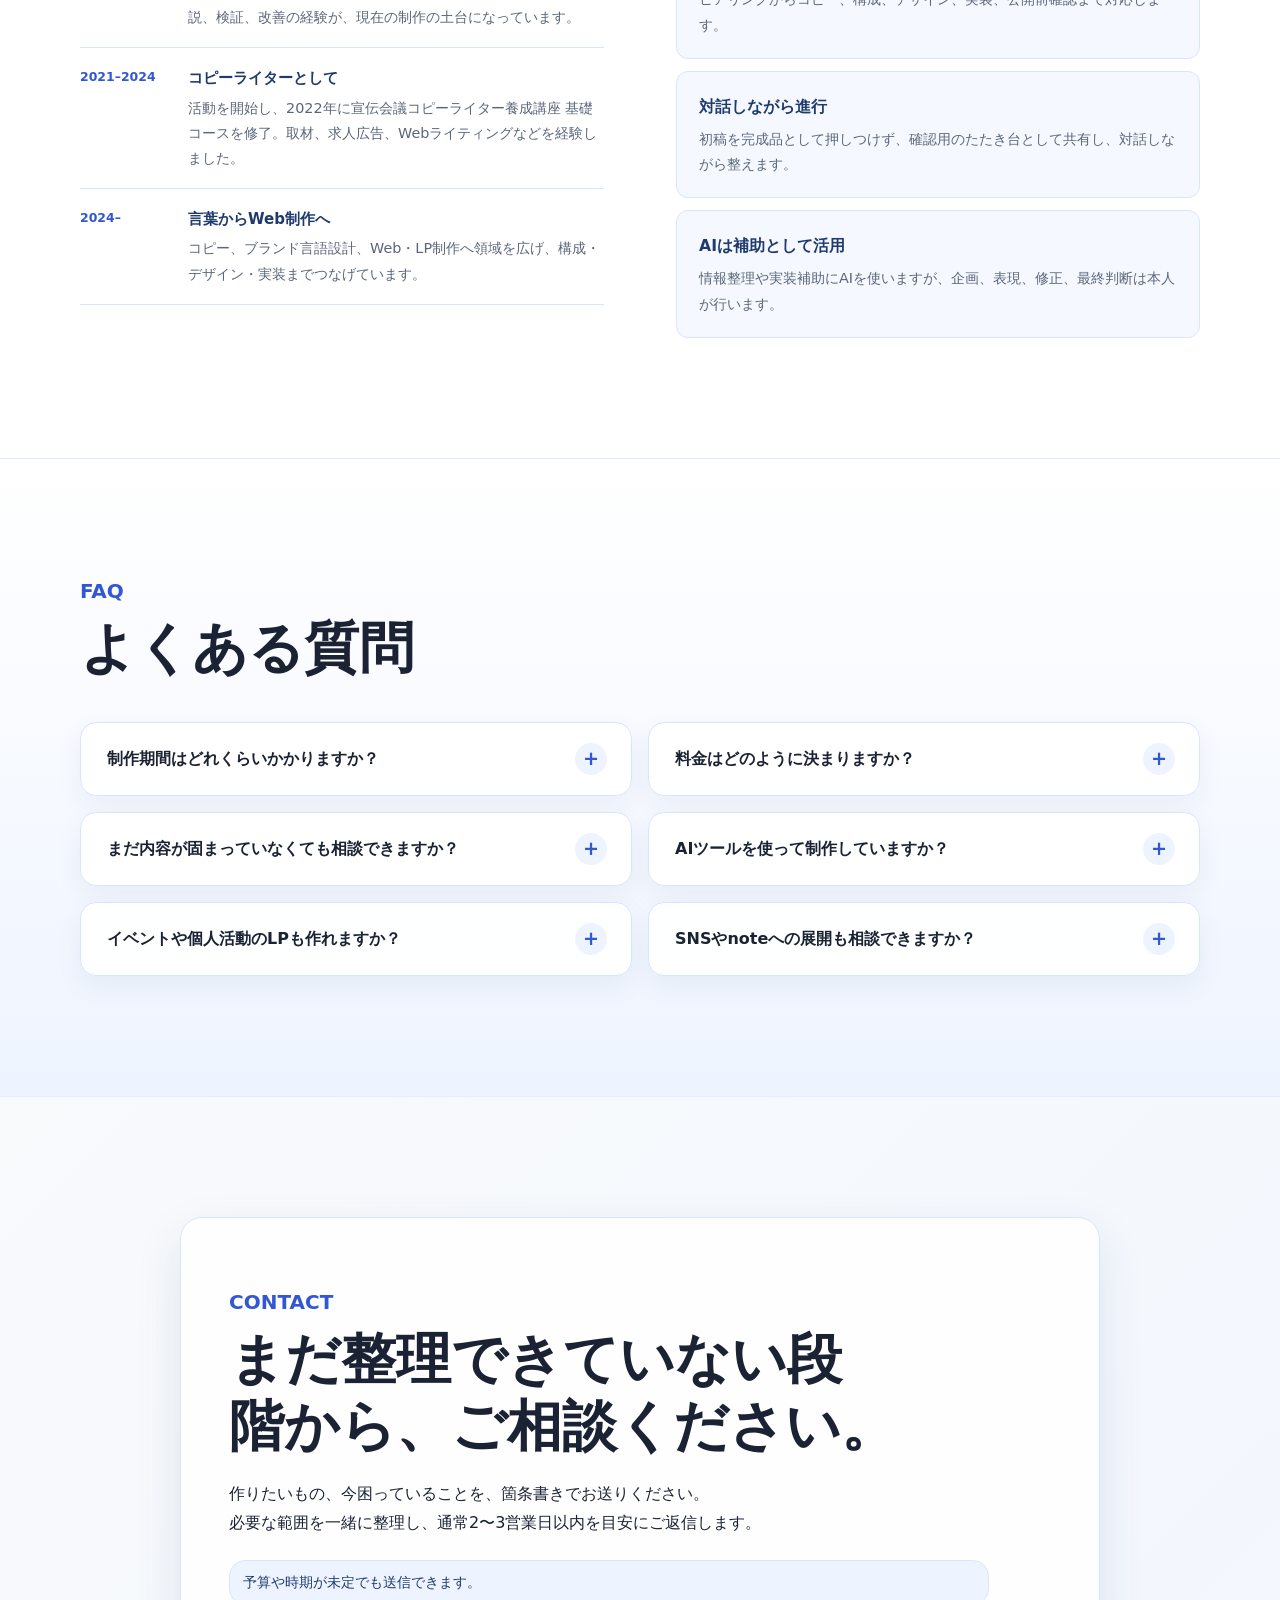
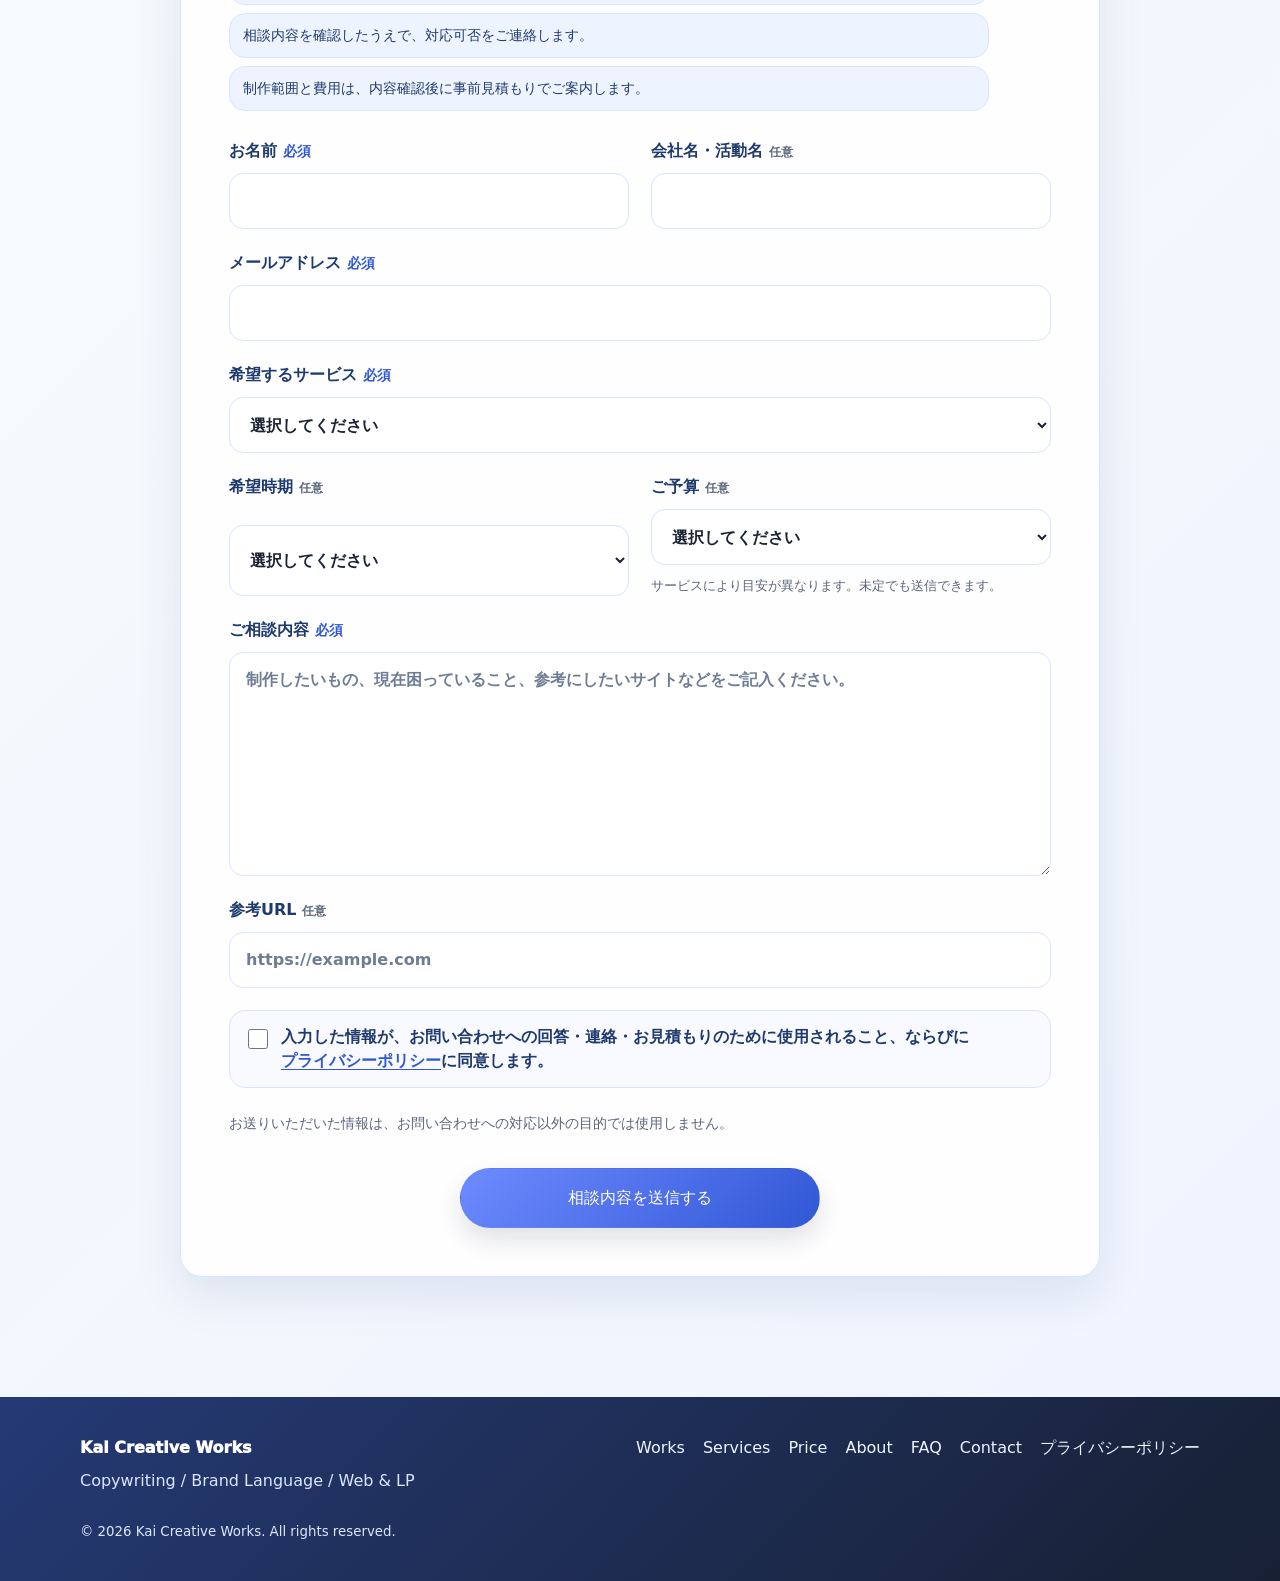
==== commit e4ac4f1f: "Refine responsive content and service visuals" ====
--- a/index.html
+++ b/index.html
@@ -28,7 +28,7 @@
     <meta name="twitter:image:alt" content="Kai Creative Worksのコピー・情報設計・Web・LP制作サービス紹介">
     <link rel="icon" href="visual/visual_02.png" type="image/png">
     <link rel="preload" as="image" href="visual/hero-main.jpg">
-    <link rel="stylesheet" href="style.css?v=20260726-7">
+    <link rel="stylesheet" href="style.css?v=20260727-1">
     <script type="application/ld+json">
       {
         "@context": "https://schema.org",
@@ -131,8 +131,8 @@
         </video>
         <div class="hero-overlay" aria-hidden="true"></div>
         <div class="hero-content section-shell">
-          <h1 id="hero-title" class="hero-title">伝えたい想いを、<br>伝わる言葉とデザインに。</h1>
-          <p class="hero-subcopy">眠ってる価値を書き起こし、問い合わせにつながるLPへ。</p>
+          <h1 id="hero-title" class="hero-title">伝えたい想いを、<br><span>伝わる言葉と<wbr>デザインに。</span></h1>
+          <p class="hero-subcopy">眠っている価値を書き起こし、問い合わせにつながるWebページへ。</p>
           <p class="lead">個人・小規模事業者向けに、ヒアリングからコピー、構成、デザイン、実装まで担当します。</p>
           <div class="button-row" aria-label="主な導線">
             <a class="button primary" href="#contact">制作について相談する</a>
@@ -324,7 +324,9 @@
           <div class="card-grid service-cards">
             <article class="service-card card">
               <span class="number-label">01</span>
-              <img class="card-visual" src="visual/visual_05.png" alt="コピーライティングと文章整理を表すビジュアル" width="1254" height="1254" loading="lazy">
+              <div class="service-visual">
+                <img src="visual/services/copywriting.png" alt="文章の構成を整え、言葉を磨くコピーライティングのイメージ" width="960" height="640" loading="lazy" decoding="async">
+              </div>
               <h3>コピーライティング</h3>
               <p>サービスの核と選ばれる理由を整理し、自分の言葉で説明できる状態へ整えます。</p>
               <p class="service-fit"><strong>こんな方へ</strong>強みや発信の軸が定まっていない方。</p>
@@ -338,9 +340,11 @@
             </article>
             <article class="service-card card">
               <span class="number-label">02</span>
-              <img class="card-visual" src="visual/visual_09.png" alt="資料整理とWebライティングを表すビジュアル" width="1254" height="1254" loading="lazy">
+              <div class="service-visual">
+                <img src="visual/services/lp-web.png" alt="PCとスマートフォンに対応したLP・Webページ制作のイメージ" width="960" height="640" loading="lazy" decoding="async">
+              </div>
               <h3>LP・Webページ制作</h3>
-              <p>伝える順番からコピー、デザイン、実装までをつなぎ、公開できる1ページへ仕上げます。</p>
+              <p>商品やサービスの魅力を1ページに整理し、問い合わせにつながるWebページへ仕上げます。</p>
               <p class="service-fit"><strong>こんな方へ</strong>原稿や構成が未整理な段階から相談したい方。</p>
               <p class="service-deliverable"><strong>完成するもの</strong>構成、コピー、Webデザイン、レスポンシブ実装。</p>
               <ul>
@@ -352,7 +356,9 @@
             </article>
             <article class="service-card card">
               <span class="number-label">03</span>
-              <img class="card-visual" src="visual/visual_04.png" alt="実績整理と発信導線を表すWeb制作ビジュアル" width="1254" height="1254" loading="lazy">
+              <div class="service-visual">
+                <img src="visual/services/content-planning.png" alt="実績や発信内容を整理し、問い合わせまでの導線を設計するイメージ" width="960" height="640" loading="lazy" decoding="async">
+              </div>
               <h3>発信設計・実績整理</h3>
               <p>散らばった活動や実績を棚卸しし、媒体をまたいで一貫して伝わる導線を作ります。</p>
               <p class="service-fit"><strong>こんな方へ</strong>発信内容と問い合わせまでの導線に迷っている方。</p>
@@ -485,8 +491,7 @@
               <p>コピーライター・Web / LPクリエイター<br><span>コピーライティング歴5年以上</span></p>
             </div>
             <p>福岡を拠点に活動しています。電子部品メーカーで7年間、製品評価や技術開発に携わった後、「言葉で人の心を動かす仕事にしたい」と考え、2021年からコピーライターとして活動を始めました。</p>
-            <p>求人広告、企業スローガン、観光PR、イベントコピー、Webサイトの文章制作などを経験し、現在はコピーやブランド言語の整理から、LPの構成・デザイン・実装まで一貫して手がけています。</p>
-            <p>感覚だけで言葉を選ぶのではなく、誰に、何を、どの順番で伝えるかを整理すること。まだ言葉になっていない魅力を丁寧に見つけ、信頼につながる形へ整えることを大切にしています。</p>
+            <p>求人広告、企業スローガン、観光PR、イベントコピー、Webサイトの文章制作などを経験。誰に、何を、どの順番で伝えるかを整理し、現在はコピーからLPの構成・デザイン・実装まで一貫して手がけています。</p>
           </div>
 
           <div class="about-detail-grid">
@@ -494,11 +499,9 @@
               <p class="eyebrow">Career</p>
               <h3 id="career-heading">経歴ハイライト</h3>
               <ol class="career-list">
-                <li><time>2013–2020</time><p>久留米工業高等専門学校 材料工学科を卒業後、電子部品メーカーで製品評価・技術開発に従事。仮説、検証、改善を繰り返す経験が、現在のコピー設計やLP改善の土台になっています。</p></li>
-                <li><time>2021</time><p>フリーランスのコピーライターとして活動開始。</p></li>
-                <li><time>2022</time><p>宣伝会議コピーライター養成講座 基礎コース修了。</p></li>
-                <li><time>2022–2024</time><p>求人広告会社、HP制作会社などとの業務委託を通して、取材、求人広告、Webライティング、画像制作を経験。</p></li>
-                <li><time>2024–</time><p>コピー、ブランド言語設計、Web・LP制作へ領域を拡張。言葉・構成・デザイン・実装をつなげた制作を行っています。</p></li>
+                <li><time>2013–2020</time><p><strong>ものづくりの現場</strong>高専卒業後、電子部品メーカーで製品評価・技術開発に従事。仮説、検証、改善の経験が、現在の制作の土台になっています。</p></li>
+                <li><time>2021–2024</time><p><strong>コピーライターとして</strong>活動を開始し、2022年に宣伝会議コピーライター養成講座 基礎コースを修了。取材、求人広告、Webライティングなどを経験しました。</p></li>
+                <li><time>2024–</time><p><strong>言葉からWeb制作へ</strong>コピー、ブランド言語設計、Web・LP制作へ領域を広げ、構成・デザイン・実装までつなげています。</p></li>
               </ol>
             </section>
 
--- a/style.css
+++ b/style.css
@@ -3875,7 +3875,50 @@
 
 /* Shared labels and price carousel across desktop and mobile */
 .hero-subcopy {
-  font-size: 13px;
+  font-size: 1rem;
+}
+
+.hero-title span {
+  color: var(--color-royal);
+}
+
+.service-visual {
+  width: 100%;
+  aspect-ratio: 3 / 2;
+  margin-bottom: 24px;
+  overflow: hidden;
+  background: #f8faff;
+  border: 1px solid var(--color-border);
+  border-radius: 14px;
+}
+
+.service-visual > img {
+  display: block;
+  width: 100%;
+  height: 100%;
+  object-fit: cover;
+}
+
+.career-list p strong {
+  display: block;
+  margin-bottom: 4px;
+  color: var(--color-navy);
+  font-size: 0.94rem;
+}
+
+@media (min-width: 1080px) {
+  .process-list > li:not(:last-child)::after {
+    position: absolute;
+    top: 50%;
+    right: -18px;
+    z-index: 2;
+    width: 10px;
+    height: 10px;
+    border-right: 2px solid var(--color-cornflower);
+    border-bottom: 2px solid var(--color-cornflower);
+    content: "";
+    transform: translateY(-50%) rotate(-45deg);
+  }
 }
 
 #works > .section-shell > .works-heading > .eyebrow,
@@ -3987,6 +4030,29 @@
 }
 
 @media (max-width: 719px) {
+  .hero-subcopy {
+    font-size: 11px;
+  }
+
+  .service-visual {
+    margin-bottom: 18px;
+    border-radius: 12px;
+  }
+
+  .process-list > li:not(:last-child)::after {
+    position: absolute;
+    right: auto;
+    bottom: -18px;
+    left: 50%;
+    z-index: 2;
+    width: 10px;
+    height: 10px;
+    border-right: 2px solid var(--color-cornflower);
+    border-bottom: 2px solid var(--color-cornflower);
+    content: "";
+    transform: translateX(-50%) rotate(45deg);
+  }
+
   .price-group-heading {
     margin-bottom: 16px;
   }
@@ -3998,3 +4064,22 @@
     flex-basis: min(82vw, 310px);
   }
 }
+
+@media (min-width: 720px) {
+  .hero-title {
+    max-width: 840px;
+    font-size: clamp(2.9rem, 4.3vw, 4rem);
+  }
+
+  .hero-title span {
+    white-space: nowrap;
+  }
+}
+
+@media (max-width: 719px) {
+  .hero-title {
+    max-width: 100%;
+    font-size: 1.85rem;
+    line-height: 1.34;
+  }
+}
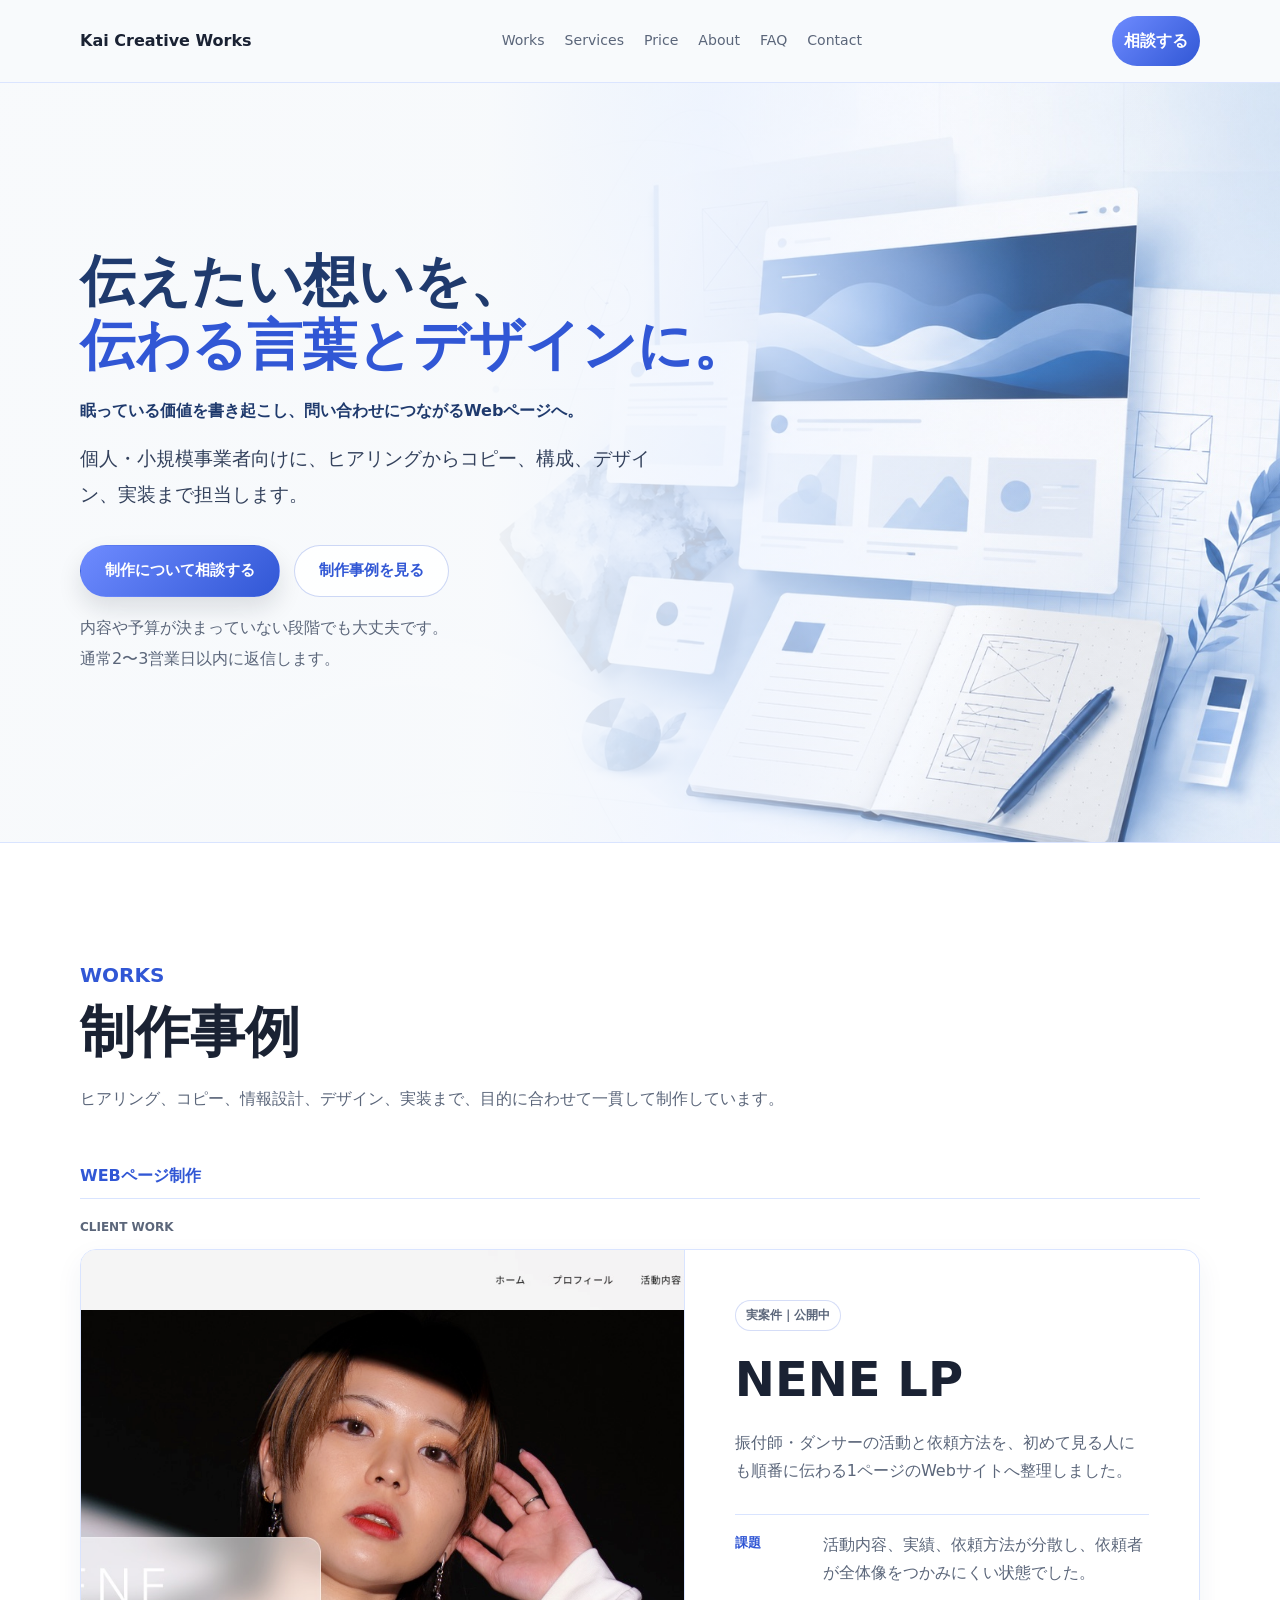
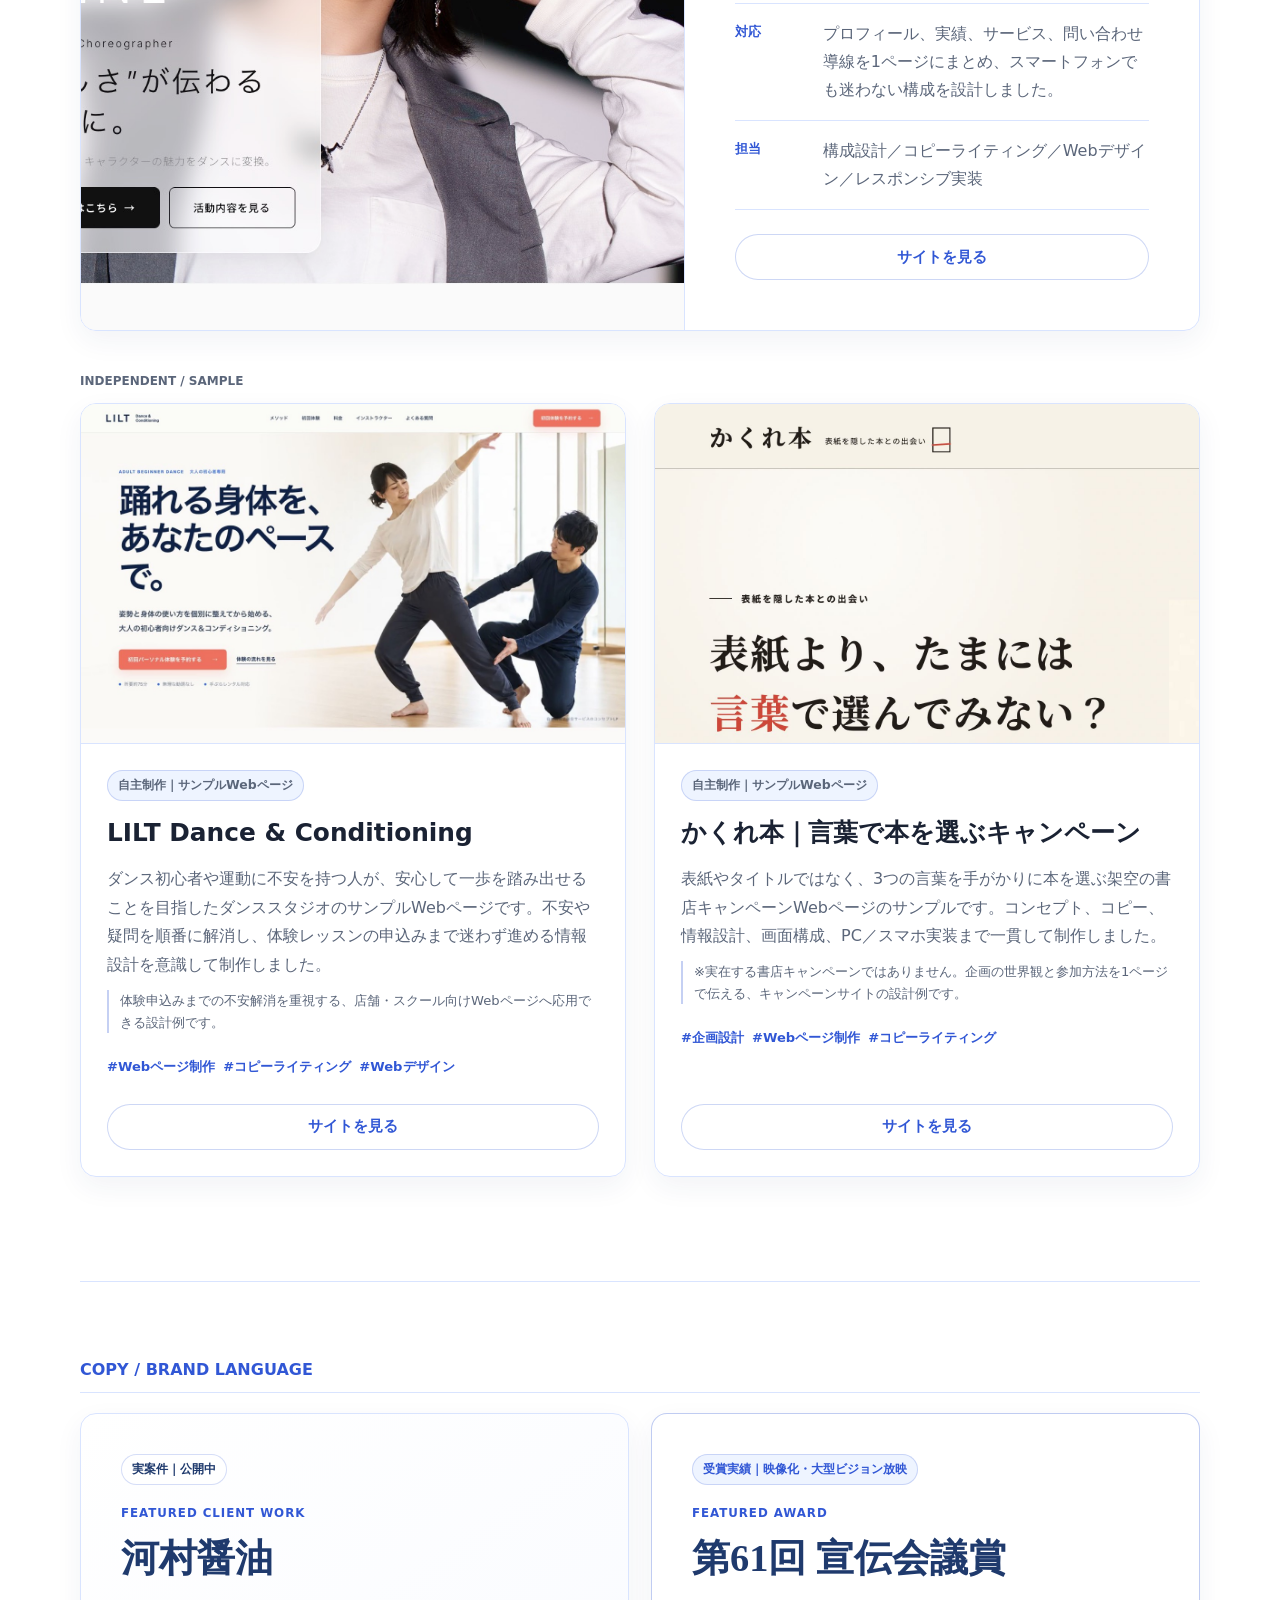
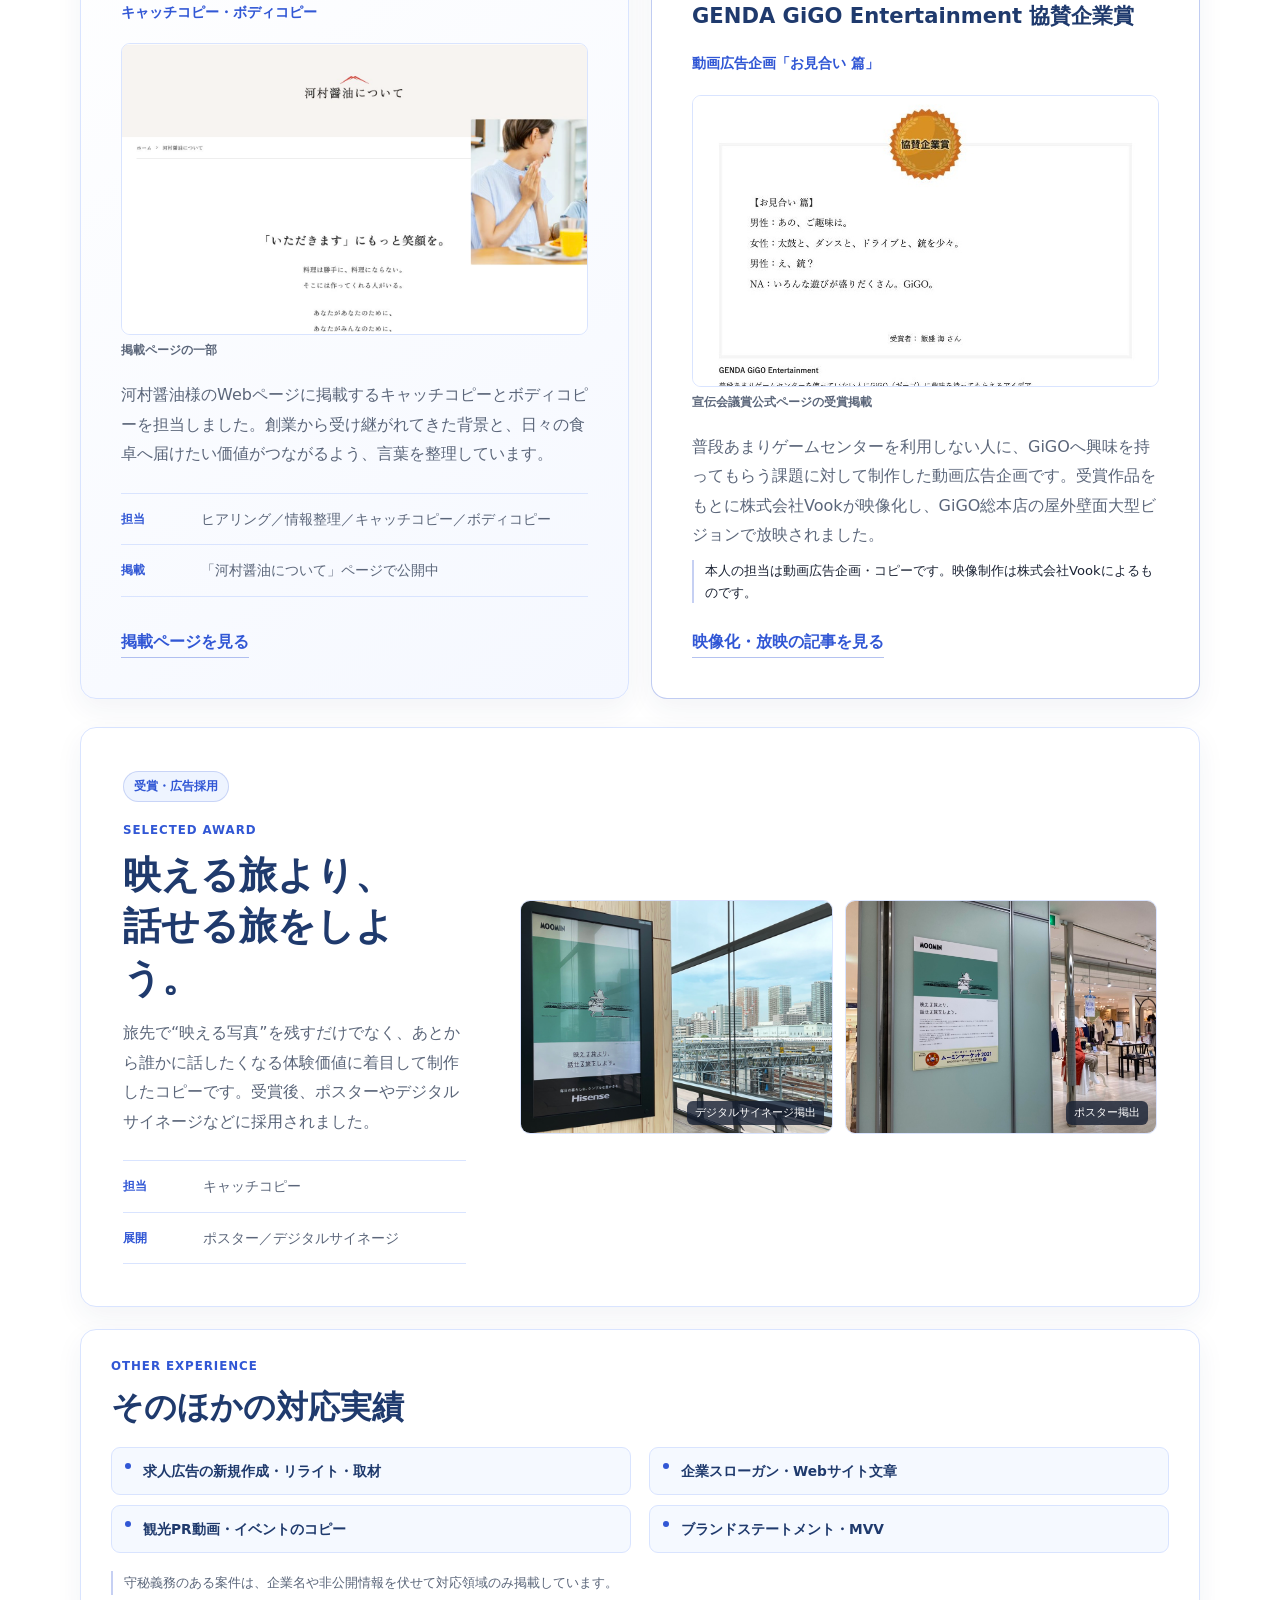
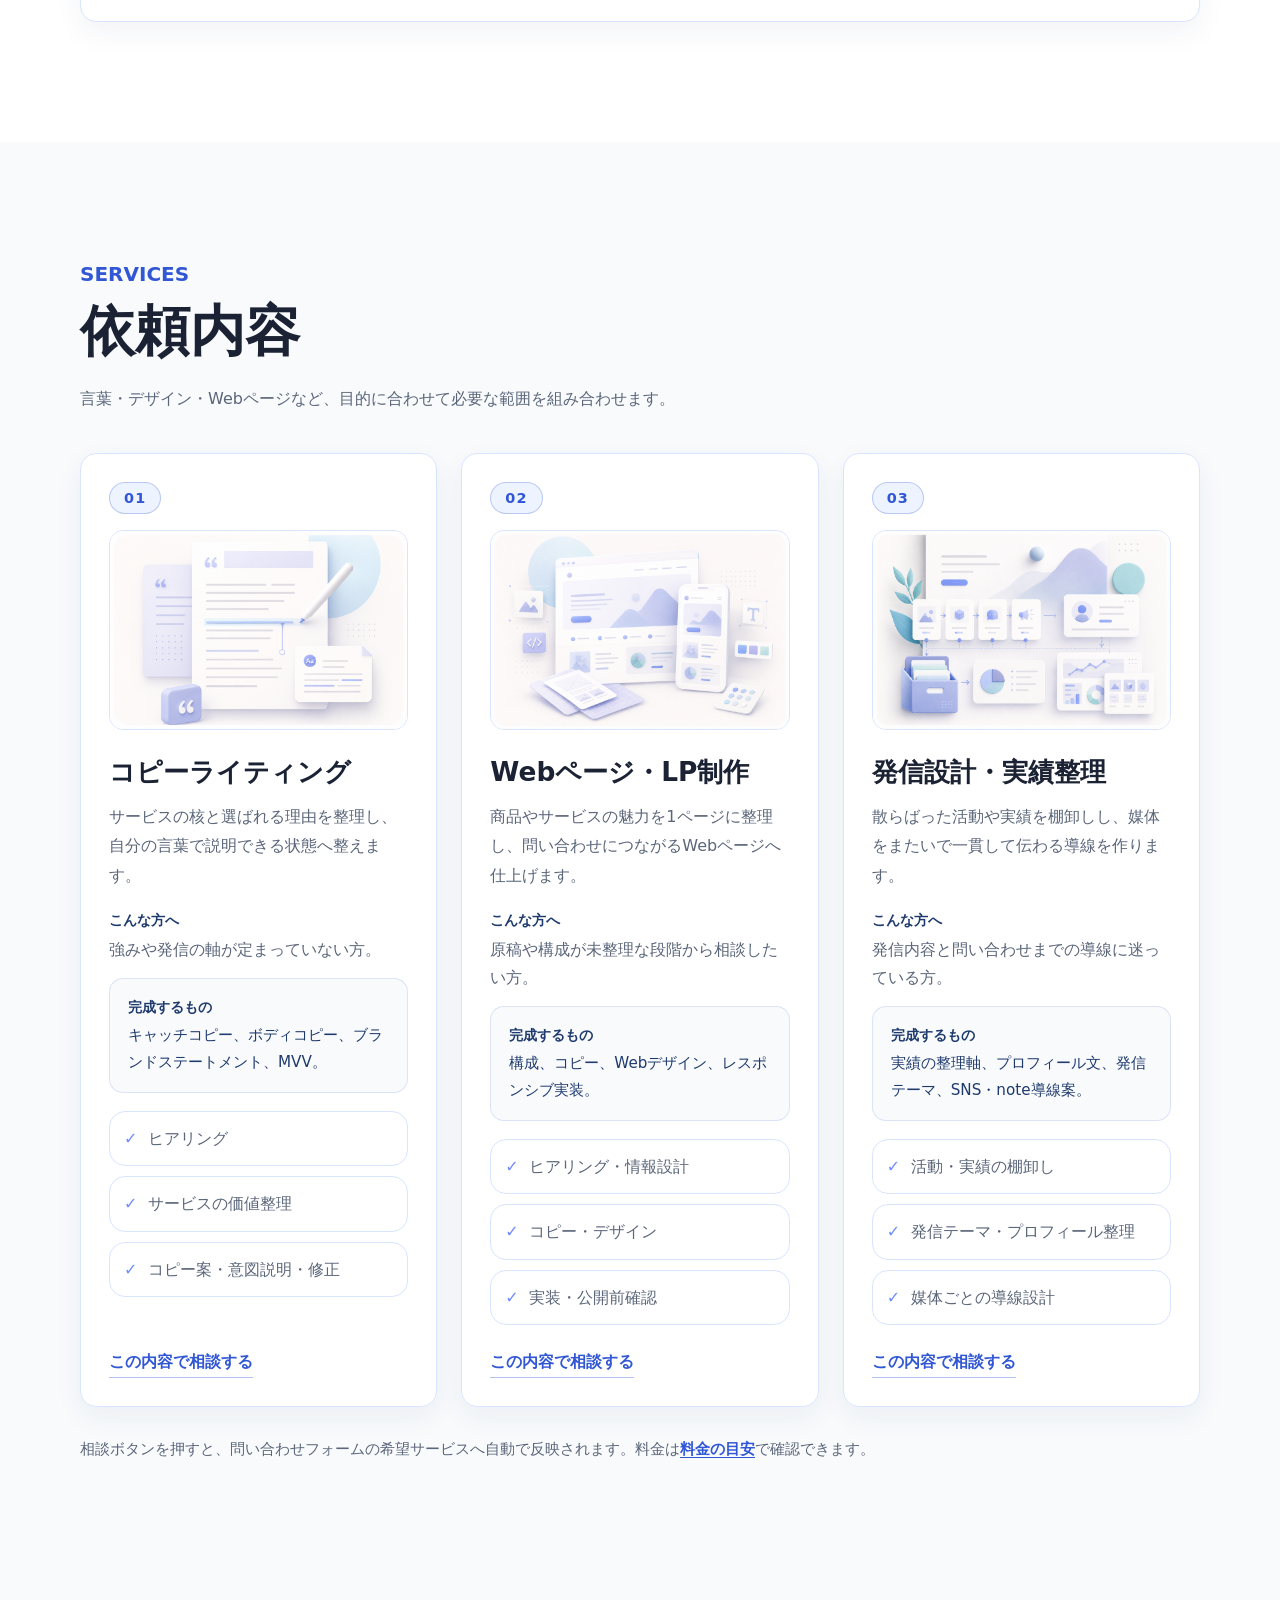
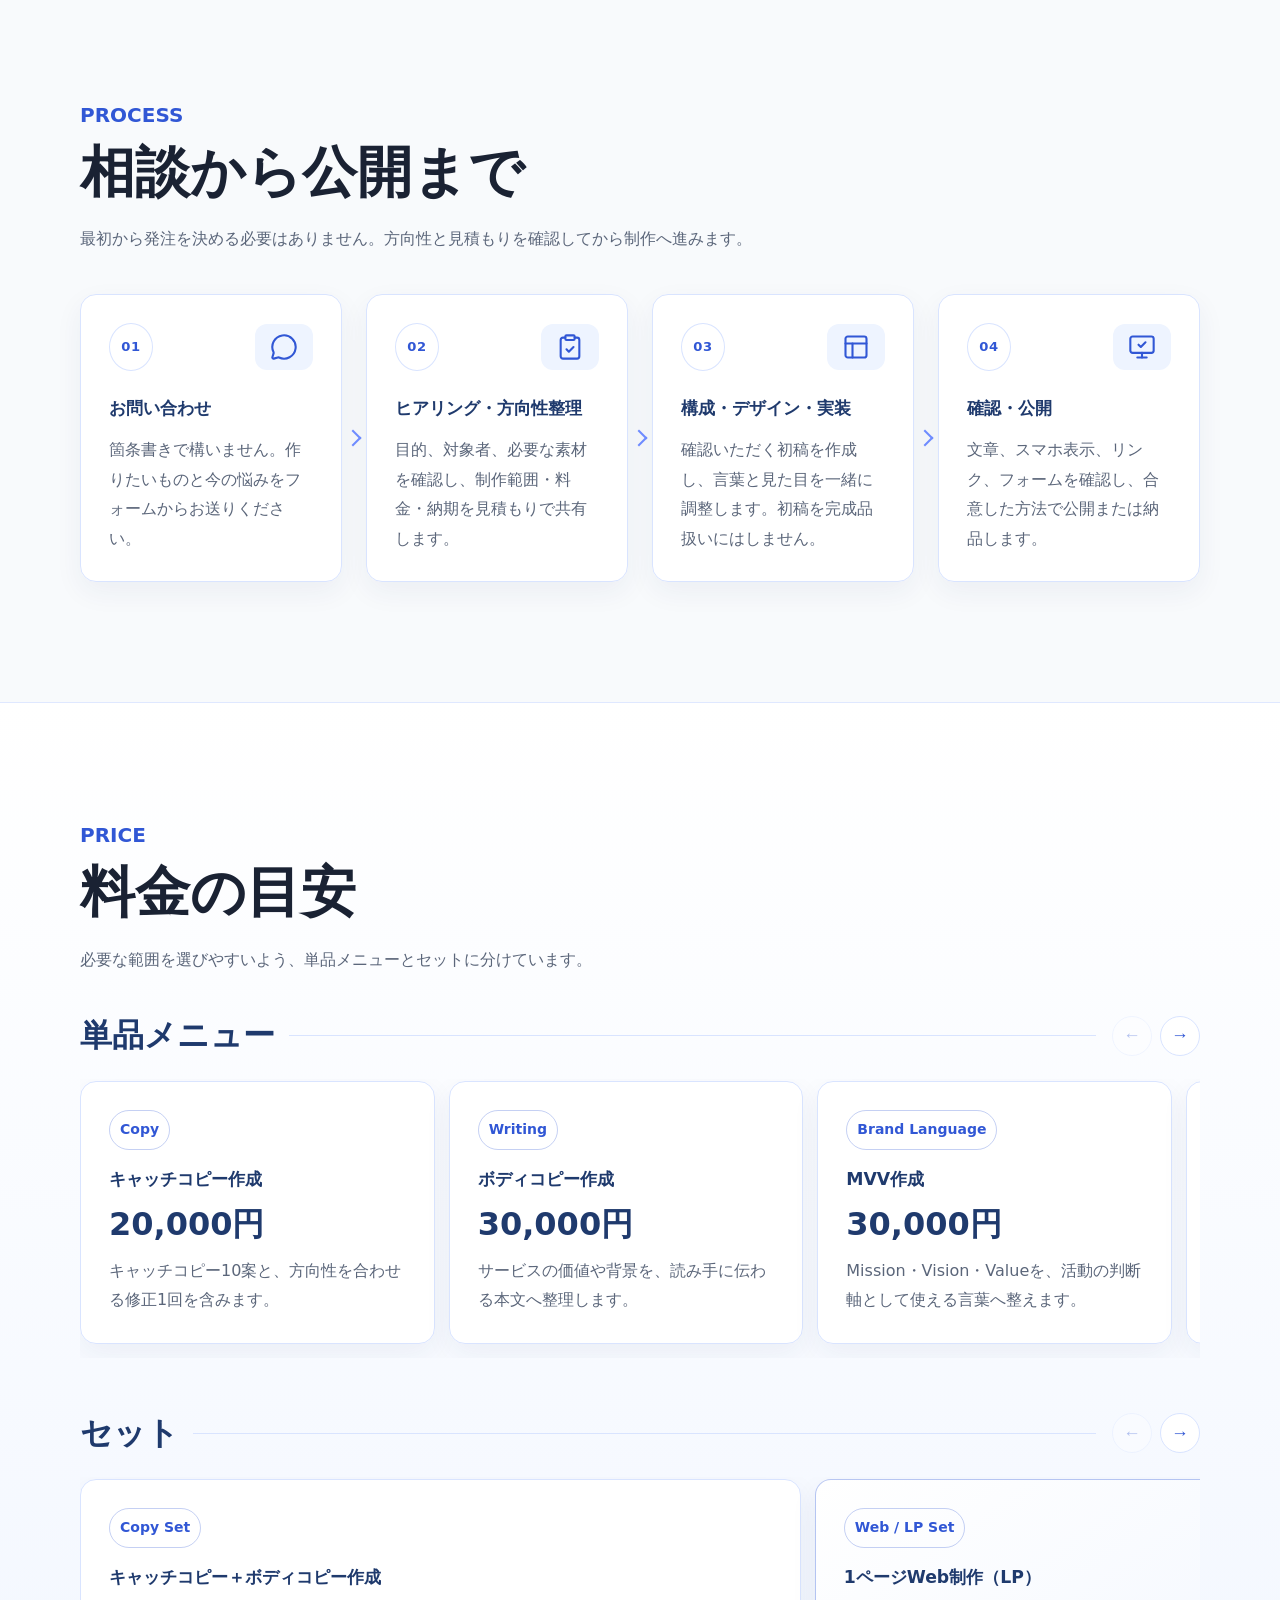
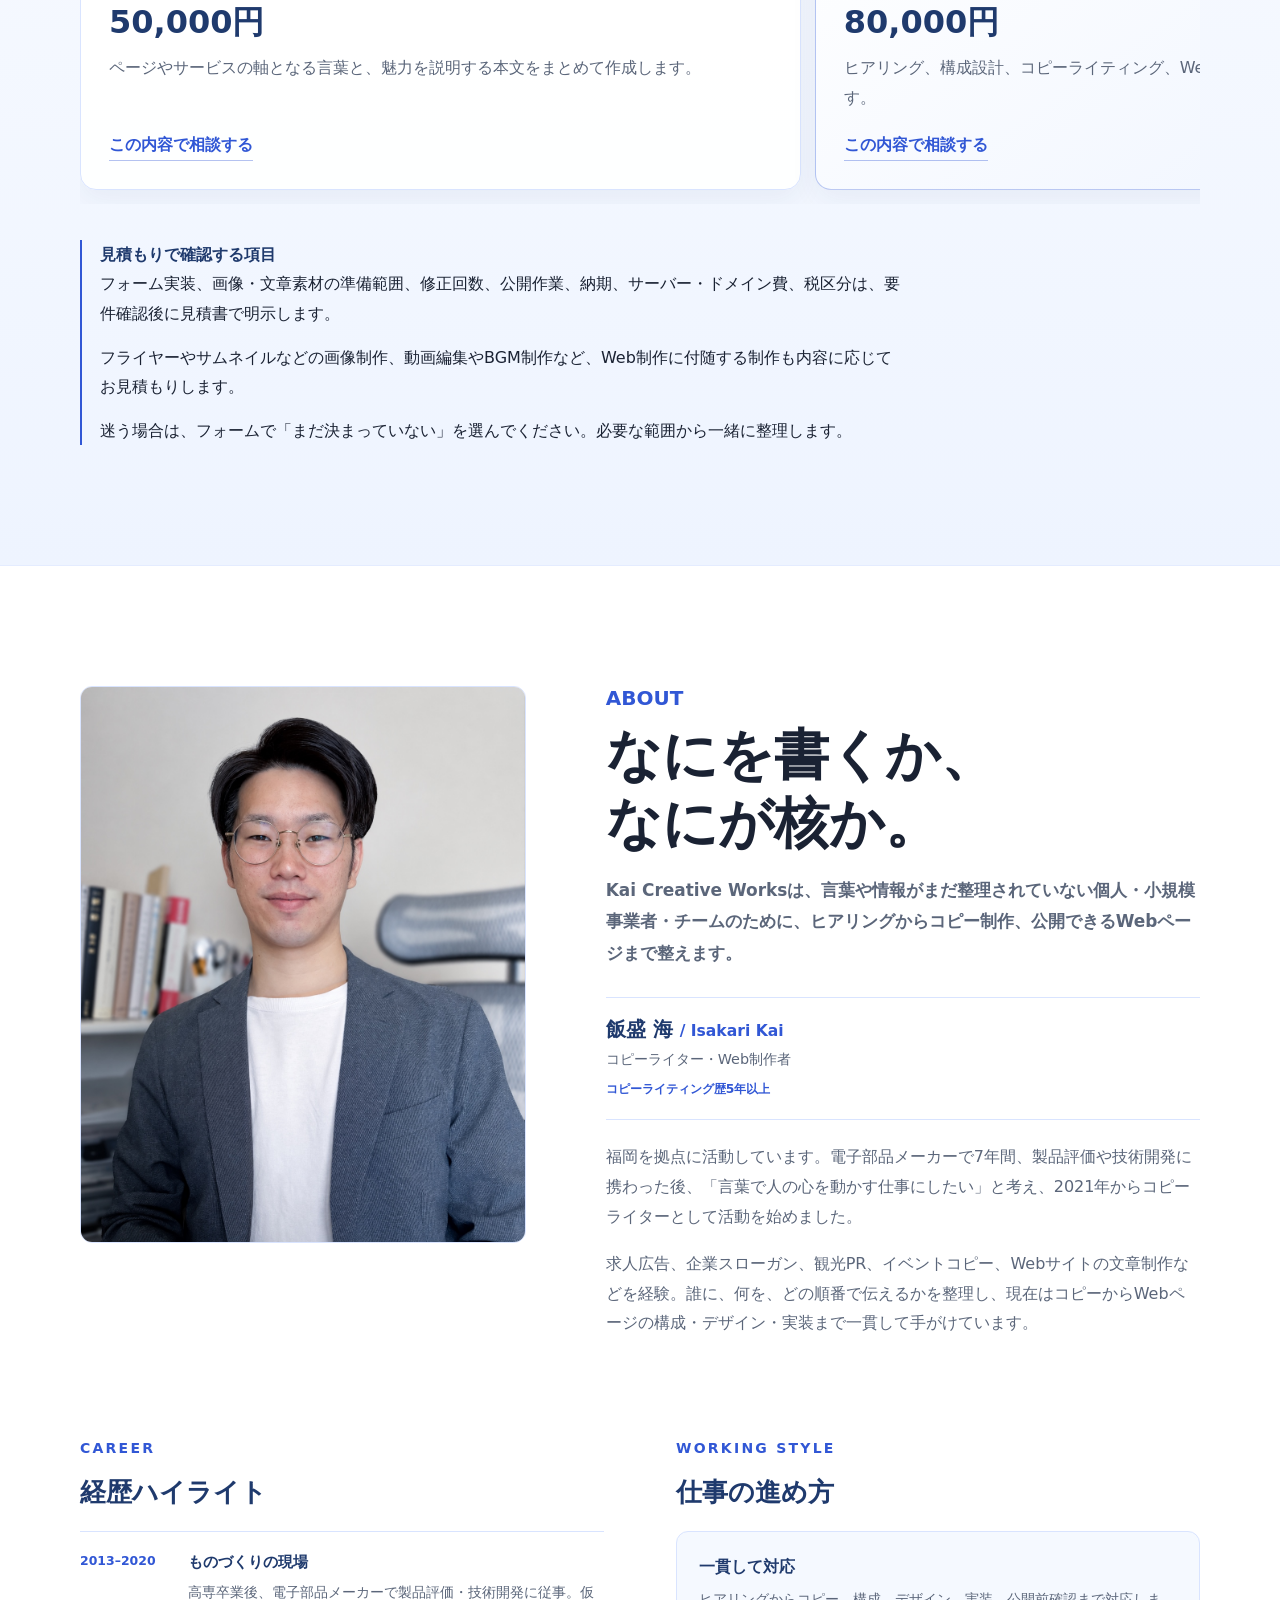
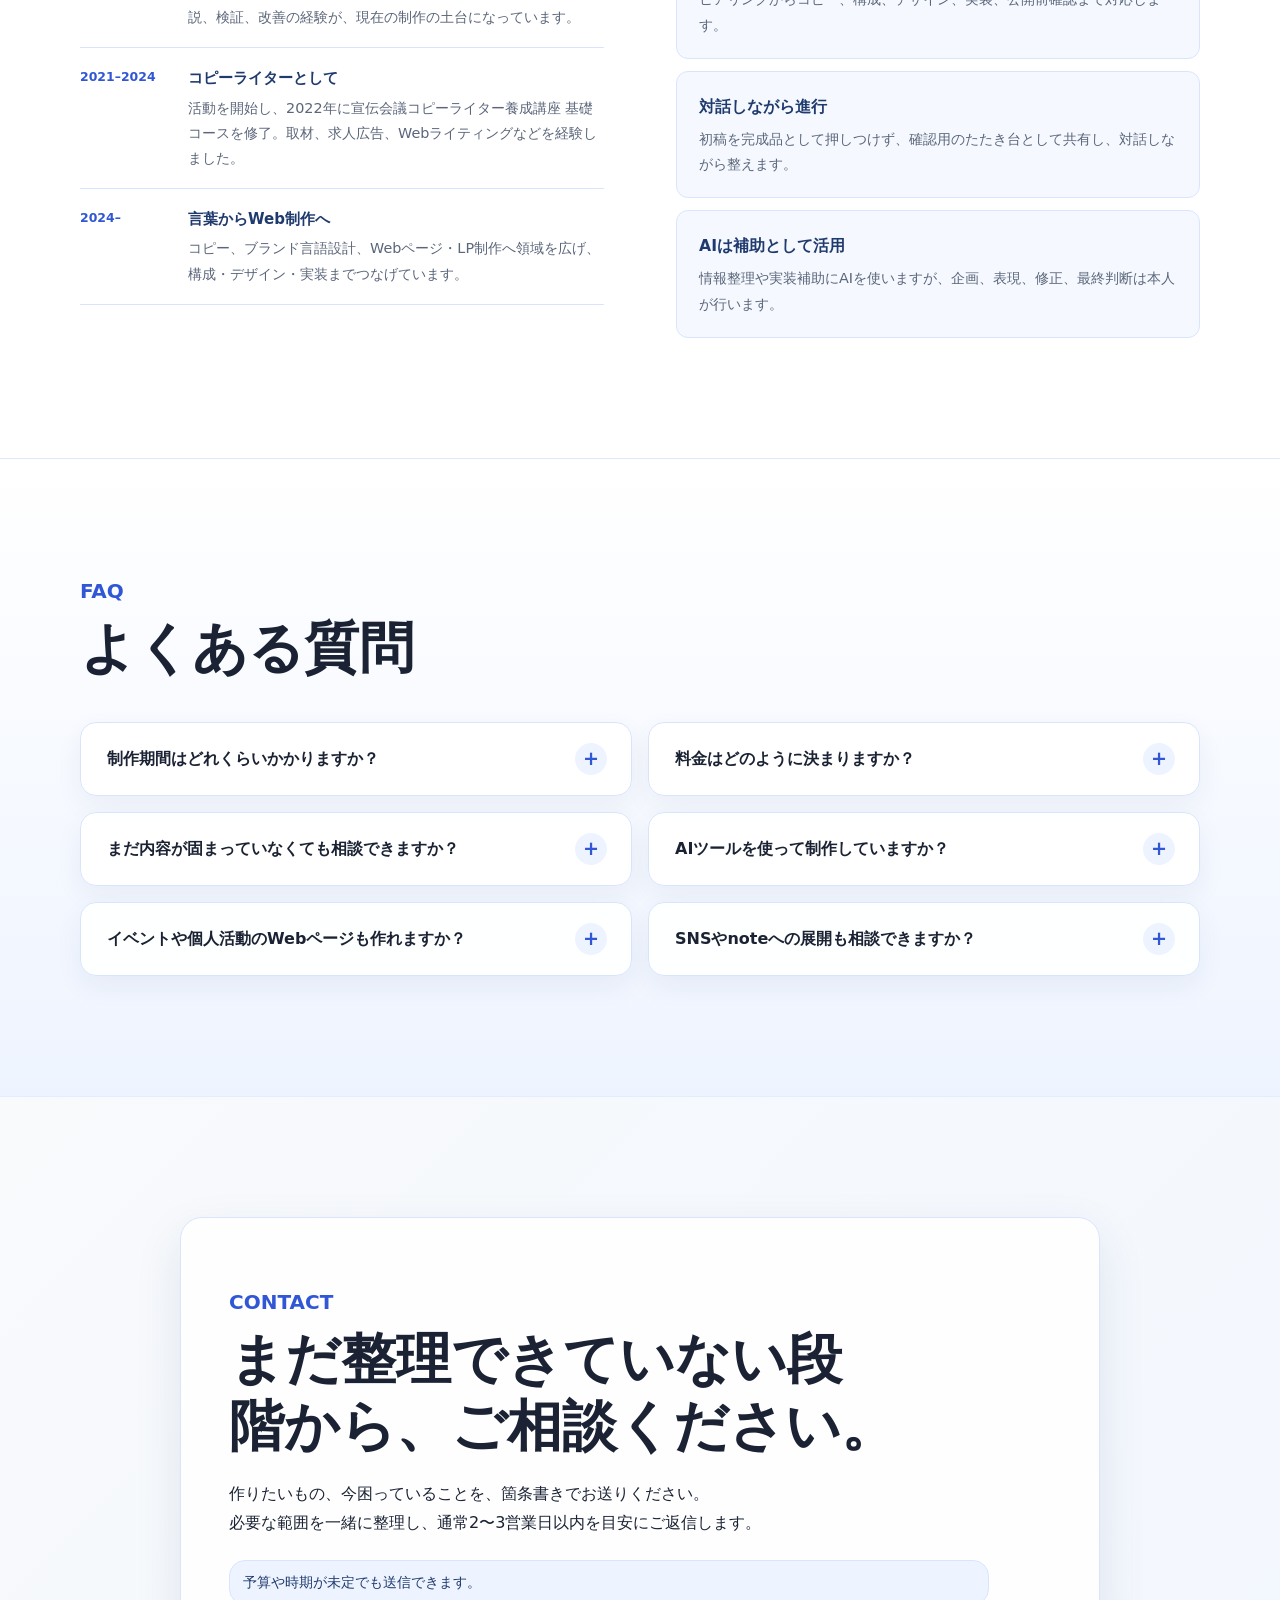
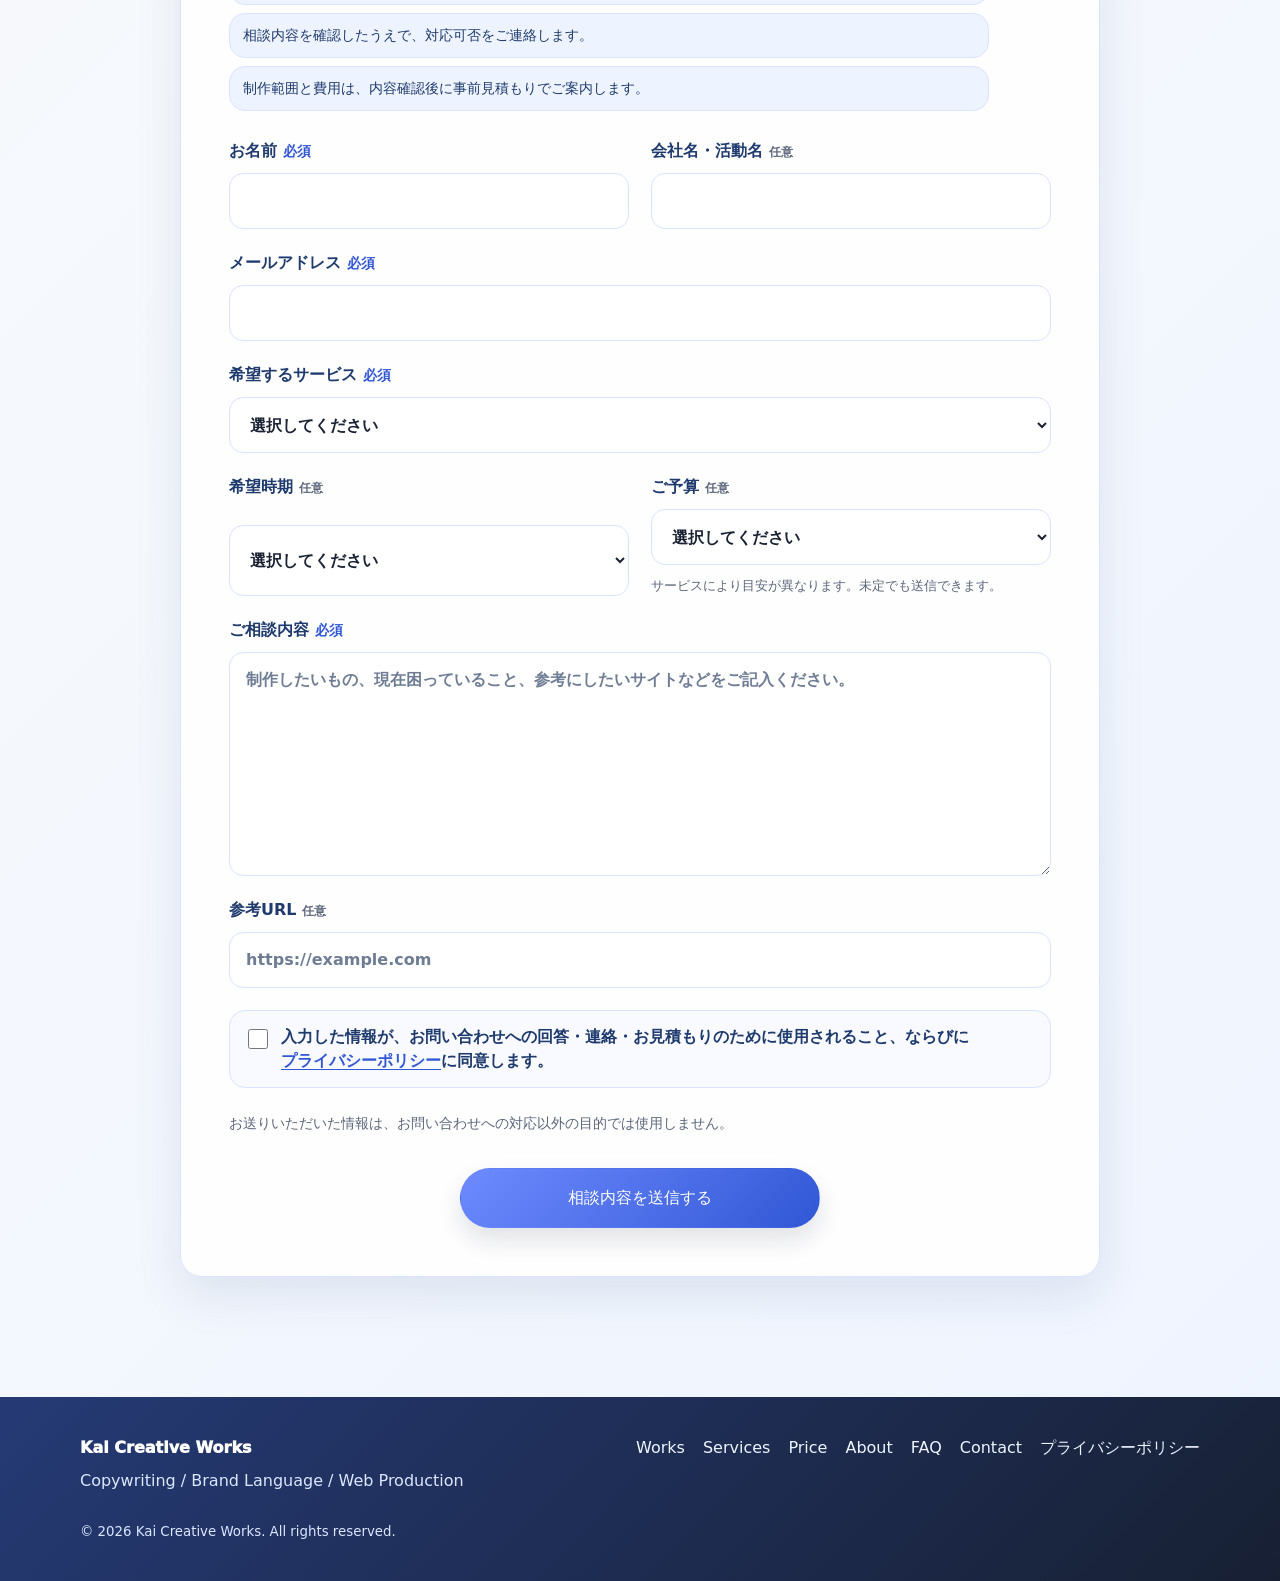
==== commit 86ee6bdf: "Clarify landing page terminology" ====
--- a/index.html
+++ b/index.html
@@ -3,10 +3,10 @@
   <head>
     <meta charset="utf-8">
     <meta name="viewport" content="width=device-width, initial-scale=1">
-    <title>Kai Creative Works｜言葉から整えるLP・Web制作</title>
+    <title>Kai Creative Works｜言葉から整えるWebページ・LP制作</title>
     <meta
       name="description"
-      content="言葉がまとまっていない個人・小規模事業者向けに、ヒアリング、コピー、構成、デザイン、レスポンシブ実装まで一人で担当するLP・Web制作サービスです。"
+      content="言葉がまとまっていない個人・小規模事業者向けに、ヒアリング、コピー、構成、デザイン、レスポンシブ実装まで一人で担当するWebページ・LP制作サービスです。"
     >
     <meta name="robots" content="index,follow">
     <link rel="canonical" href="https://kcw000.github.io/my-page/">
@@ -14,18 +14,18 @@
     <meta property="og:locale" content="ja_JP">
     <meta property="og:site_name" content="Kai Creative Works">
     <meta property="og:url" content="https://kcw000.github.io/my-page/">
-    <meta property="og:title" content="Kai Creative Works｜コピー・Web・LP制作">
-    <meta property="og:description" content="伝えたい想いを、伝わる言葉とデザインに。ヒアリングからコピー、情報設計、Web・LP制作まで一貫して整えます。">
+    <meta property="og:title" content="Kai Creative Works｜コピー・Webページ・LP制作">
+    <meta property="og:description" content="伝えたい想いを、伝わる言葉とデザインに。ヒアリングからコピー、情報設計、Webページ・LP制作まで一貫して整えます。">
     <meta property="og:image" content="https://kcw000.github.io/my-page/visual/ogp.jpg?v=20260726-2">
     <meta property="og:image:type" content="image/jpeg">
     <meta property="og:image:width" content="1200">
     <meta property="og:image:height" content="630">
-    <meta property="og:image:alt" content="Kai Creative Worksのコピー・情報設計・Web・LP制作サービス紹介">
+    <meta property="og:image:alt" content="Kai Creative Worksのコピー・情報設計・Webページ・LP制作サービス紹介">
     <meta name="twitter:card" content="summary_large_image">
-    <meta name="twitter:title" content="Kai Creative Works｜コピー・Web・LP制作">
-    <meta name="twitter:description" content="伝えたい想いを、伝わる言葉とデザインに。ヒアリングからコピー、情報設計、Web・LP制作まで一貫して整えます。">
+    <meta name="twitter:title" content="Kai Creative Works｜コピー・Webページ・LP制作">
+    <meta name="twitter:description" content="伝えたい想いを、伝わる言葉とデザインに。ヒアリングからコピー、情報設計、Webページ・LP制作まで一貫して整えます。">
     <meta name="twitter:image" content="https://kcw000.github.io/my-page/visual/ogp.jpg?v=20260726-2">
-    <meta name="twitter:image:alt" content="Kai Creative Worksのコピー・情報設計・Web・LP制作サービス紹介">
+    <meta name="twitter:image:alt" content="Kai Creative Worksのコピー・情報設計・Webページ・LP制作サービス紹介">
     <link rel="icon" href="visual/visual_02.png" type="image/png">
     <link rel="preload" as="image" href="visual/hero-main.jpg">
     <link rel="stylesheet" href="style.css?v=20260727-1">
@@ -34,11 +34,11 @@
         "@context": "https://schema.org",
         "@type": "ProfessionalService",
         "name": "Kai Creative Works",
-        "description": "言葉がまとまっていない個人・小規模事業者向けに、ヒアリング、コピー、構成、デザイン、Web・LP制作まで一貫して対応する個人クリエイターです。",
+        "description": "言葉がまとまっていない個人・小規模事業者向けに、ヒアリング、コピー、構成、デザイン、Webページ・LP制作まで一貫して対応する個人クリエイターです。",
         "areaServed": "Japan",
         "serviceType": [
           "コピーライティング",
-          "LP・Webページ制作",
+          "Webページ・LP制作",
           "発信設計・実績整理"
         ]
       }
@@ -53,7 +53,7 @@
             "name": "制作期間はどれくらいかかりますか？",
             "acceptedAnswer": {
               "@type": "Answer",
-              "text": "コピーライティングは2週間程度、LP制作は1か月程度が目安です。ご依頼内容や制作状況により前後します。お急ぎの場合は納期を調整できることもあるため、希望時期を添えてまずはご相談ください。"
+              "text": "コピーライティングは2週間程度、Webページ制作（LP）は1か月程度が目安です。ご依頼内容や制作状況により前後します。お急ぎの場合は納期を調整できることもあるため、希望時期を添えてまずはご相談ください。"
             }
           },
           {
@@ -66,10 +66,10 @@
           },
           {
             "@type": "Question",
-            "name": "イベントや個人活動のLPも作れますか？",
+            "name": "イベントや個人活動のWebページも作れますか？",
             "acceptedAnswer": {
               "@type": "Answer",
-              "text": "はい。イベント告知、活動紹介、ポートフォリオ、サービス紹介など、小規模な1ページLPを中心に対応しています。"
+              "text": "はい。イベント告知、活動紹介、ポートフォリオ、サービス紹介など、小規模な1ページ型Webページ（LP）を中心に対応しています。"
             }
           },
           {
@@ -93,7 +93,7 @@
             "name": "SNSやnoteへの展開も相談できますか？",
             "acceptedAnswer": {
               "@type": "Answer",
-              "text": "はい。LPやブランドの軸をもとに、SNS投稿やnoteへ展開するためのテーマ、見出し、導線整理をご相談いただけます。"
+              "text": "はい。Webページやブランドの軸をもとに、SNS投稿やnoteへ展開するためのテーマ、見出し、導線整理をご相談いただけます。"
             }
           }
         ]
@@ -151,9 +151,9 @@
             <p>ヒアリング、コピー、情報設計、デザイン、実装まで、目的に合わせて一貫して制作しています。</p>
           </div>
 
-          <section id="works-web" class="works-category" aria-label="LP・Web制作実績">
+          <section id="works-web" class="works-category" aria-label="Webページ・LP制作実績">
             <div class="works-category-heading works-category-heading-compact">
-              <p class="eyebrow">LP / Web</p>
+              <p class="eyebrow">Webページ制作</p>
             </div>
 
             <p class="works-group-label">Client work</p>
@@ -164,7 +164,7 @@
               <div class="portfolio-work-body">
                 <p class="work-label work-label-client">実案件｜公開中</p>
                 <h3>NENE LP</h3>
-                <p class="portfolio-work-copy">振付師・ダンサーの活動と依頼方法を、初めて見る人にも順番に伝わるLPへ整理しました。</p>
+                <p class="portfolio-work-copy">振付師・ダンサーの活動と依頼方法を、初めて見る人にも順番に伝わる1ページのWebサイトへ整理しました。</p>
                 <dl class="case-summary">
                   <div>
                     <dt>課題</dt>
@@ -191,19 +191,19 @@
                 <div class="portfolio-work-media">
                   <img
                     src="visual/works/lilt-lp.jpg"
-                    alt="LILT Dance &amp; ConditioningのLPデザイン"
+                    alt="LILT Dance &amp; ConditioningのWebページデザイン"
                     width="1200"
                     height="750"
                     loading="lazy"
                   >
                 </div>
                 <div class="portfolio-work-body">
-                  <p class="work-label">自主制作｜サンプルLP</p>
+                  <p class="work-label">自主制作｜サンプルWebページ</p>
                   <h3>LILT Dance &amp; Conditioning</h3>
-                  <p class="portfolio-work-copy">ダンス初心者や運動に不安を持つ人が、安心して一歩を踏み出せることを目指したダンススタジオLPのサンプルです。不安や疑問を順番に解消し、体験レッスンの申込みまで迷わず進める情報設計を意識して制作しました。</p>
-                  <p class="portfolio-work-note">体験申込みまでの不安解消を重視する、店舗・スクール系LPへ応用できる設計例です。</p>
+                  <p class="portfolio-work-copy">ダンス初心者や運動に不安を持つ人が、安心して一歩を踏み出せることを目指したダンススタジオのサンプルWebページです。不安や疑問を順番に解消し、体験レッスンの申込みまで迷わず進める情報設計を意識して制作しました。</p>
+                  <p class="portfolio-work-note">体験申込みまでの不安解消を重視する、店舗・スクール向けWebページへ応用できる設計例です。</p>
                   <ul class="portfolio-work-tags" aria-label="LILT Dance &amp; Conditioningの担当領域">
-                    <li>#LP制作</li>
+                    <li>#Webページ制作</li>
                     <li>#コピーライティング</li>
                     <li>#Webデザイン</li>
                   </ul>
@@ -215,16 +215,16 @@
 
               <article class="portfolio-work-card">
                 <div class="portfolio-work-media">
-                  <img src="visual/works/kakurebon-lp.png" alt="かくれ本キャンペーンLPのデザイン" width="1440" height="900" loading="lazy">
+                  <img src="visual/works/kakurebon-lp.png" alt="かくれ本キャンペーンWebページのデザイン" width="1440" height="900" loading="lazy">
                 </div>
                 <div class="portfolio-work-body">
-                  <p class="work-label">自主制作｜サンプルLP</p>
+                  <p class="work-label">自主制作｜サンプルWebページ</p>
                   <h3>かくれ本｜言葉で本を選ぶキャンペーン</h3>
-                  <p class="portfolio-work-copy">表紙やタイトルではなく、3つの言葉を手がかりに本を選ぶ架空の書店キャンペーンLPのサンプルです。コンセプト、コピー、情報設計、画面構成、PC／スマホ実装まで一貫して制作しました。</p>
-                  <p class="portfolio-work-note">※実在する書店キャンペーンではありません。企画の世界観と参加方法を1ページで伝える、キャンペーンLPの設計例です。</p>
-                  <ul class="portfolio-work-tags" aria-label="かくれ本キャンペーンLPの担当領域">
+                  <p class="portfolio-work-copy">表紙やタイトルではなく、3つの言葉を手がかりに本を選ぶ架空の書店キャンペーンWebページのサンプルです。コンセプト、コピー、情報設計、画面構成、PC／スマホ実装まで一貫して制作しました。</p>
+                  <p class="portfolio-work-note">※実在する書店キャンペーンではありません。企画の世界観と参加方法を1ページで伝える、キャンペーンサイトの設計例です。</p>
+                  <ul class="portfolio-work-tags" aria-label="かくれ本キャンペーンWebページの担当領域">
                     <li>#企画設計</li>
-                    <li>#LP制作</li>
+                    <li>#Webページ制作</li>
                     <li>#コピーライティング</li>
                   </ul>
                   <div class="portfolio-work-actions">
@@ -319,7 +319,7 @@
           <div class="section-heading">
             <p class="eyebrow">Services</p>
             <h2>依頼内容</h2>
-            <p>言葉・デザイン・LPなど、目的に合わせて必要な範囲を組み合わせます。</p>
+            <p>言葉・デザイン・Webページなど、目的に合わせて必要な範囲を組み合わせます。</p>
           </div>
           <div class="card-grid service-cards">
             <article class="service-card card">
@@ -341,9 +341,9 @@
             <article class="service-card card">
               <span class="number-label">02</span>
               <div class="service-visual">
-                <img src="visual/services/lp-web.png" alt="PCとスマートフォンに対応したLP・Webページ制作のイメージ" width="960" height="640" loading="lazy" decoding="async">
-              </div>
-              <h3>LP・Webページ制作</h3>
+                <img src="visual/services/lp-web.png" alt="PCとスマートフォンに対応したWebページ・LP制作のイメージ" width="960" height="640" loading="lazy" decoding="async">
+              </div>
+              <h3>Webページ・LP制作</h3>
               <p>商品やサービスの魅力を1ページに整理し、問い合わせにつながるWebページへ仕上げます。</p>
               <p class="service-fit"><strong>こんな方へ</strong>原稿や構成が未整理な段階から相談したい方。</p>
               <p class="service-deliverable"><strong>完成するもの</strong>構成、コピー、Webデザイン、レスポンシブ実装。</p>
@@ -352,7 +352,7 @@
                 <li>コピー・デザイン</li>
                 <li>実装・公開前確認</li>
               </ul>
-              <a class="text-link service-cta" href="#contact" data-service="LP・Webページ制作">この内容で相談する</a>
+              <a class="text-link service-cta" href="#contact" data-service="Webページ・LP制作">この内容で相談する</a>
             </article>
             <article class="service-card card">
               <span class="number-label">03</span>
@@ -440,7 +440,7 @@
               <article><span class="price-label">Copy</span><h4>キャッチコピー作成</h4><strong>20,000円</strong><p>キャッチコピー10案と、方向性を合わせる修正1回を含みます。</p></article>
               <article><span class="price-label">Writing</span><h4>ボディコピー作成</h4><strong>30,000円</strong><p>サービスの価値や背景を、読み手に伝わる本文へ整理します。</p></article>
               <article><span class="price-label">Brand Language</span><h4>MVV作成</h4><strong>30,000円</strong><p>Mission・Vision・Valueを、活動の判断軸として使える言葉へ整えます。</p></article>
-              <article><span class="price-label">LP / HP Writing</span><h4>LP / HPライティング</h4><strong>30,000円</strong><p>ページ構成に沿って、見出し・本文・CTAなどの原稿を作成します。</p></article>
+              <article><span class="price-label">Web Writing</span><h4>Webページライティング</h4><strong>30,000円</strong><p>ページ構成に沿って、見出し・本文・CTAなどの原稿を作成します。</p></article>
             </div>
           </div>
           <div class="price-group price-group-set">
@@ -460,11 +460,11 @@
                 <a class="text-link service-cta" href="#contact" data-service="コピーライティング">この内容で相談する</a>
               </article>
               <article class="price-featured">
-                <span class="price-label">LP Set</span>
-                <h4>1ページLP作成</h4>
+                <span class="price-label">Web / LP Set</span>
+                <h4>1ページWeb制作（LP）</h4>
                 <strong>80,000円</strong>
                 <p>ヒアリング、構成設計、コピーライティング、Webデザイン、レスポンシブ実装を含みます。</p>
-                <a class="text-link service-cta" href="#contact" data-service="LP・Webページ制作">この内容で相談する</a>
+                <a class="text-link service-cta" href="#contact" data-service="Webページ・LP制作">この内容で相談する</a>
               </article>
             </div>
           </div>
@@ -485,13 +485,13 @@
           <div class="about-copy">
             <p class="eyebrow">About</p>
             <h2>なにを書くか、<br>なにが核か。</h2>
-            <p class="about-lead">Kai Creative Worksは、言葉や情報がまだ整理されていない個人・小規模事業者・チームのために、ヒアリングからコピー制作、公開できるLPまで整えます。</p>
+            <p class="about-lead">Kai Creative Worksは、言葉や情報がまだ整理されていない個人・小規模事業者・チームのために、ヒアリングからコピー制作、公開できるWebページまで整えます。</p>
             <div class="profile-identity">
               <h3>飯盛 海 <span>/ Isakari Kai</span></h3>
-              <p>コピーライター・Web / LPクリエイター<br><span>コピーライティング歴5年以上</span></p>
+              <p>コピーライター・Web制作者<br><span>コピーライティング歴5年以上</span></p>
             </div>
             <p>福岡を拠点に活動しています。電子部品メーカーで7年間、製品評価や技術開発に携わった後、「言葉で人の心を動かす仕事にしたい」と考え、2021年からコピーライターとして活動を始めました。</p>
-            <p>求人広告、企業スローガン、観光PR、イベントコピー、Webサイトの文章制作などを経験。誰に、何を、どの順番で伝えるかを整理し、現在はコピーからLPの構成・デザイン・実装まで一貫して手がけています。</p>
+            <p>求人広告、企業スローガン、観光PR、イベントコピー、Webサイトの文章制作などを経験。誰に、何を、どの順番で伝えるかを整理し、現在はコピーからWebページの構成・デザイン・実装まで一貫して手がけています。</p>
           </div>
 
           <div class="about-detail-grid">
@@ -501,7 +501,7 @@
               <ol class="career-list">
                 <li><time>2013–2020</time><p><strong>ものづくりの現場</strong>高専卒業後、電子部品メーカーで製品評価・技術開発に従事。仮説、検証、改善の経験が、現在の制作の土台になっています。</p></li>
                 <li><time>2021–2024</time><p><strong>コピーライターとして</strong>活動を開始し、2022年に宣伝会議コピーライター養成講座 基礎コースを修了。取材、求人広告、Webライティングなどを経験しました。</p></li>
-                <li><time>2024–</time><p><strong>言葉からWeb制作へ</strong>コピー、ブランド言語設計、Web・LP制作へ領域を広げ、構成・デザイン・実装までつなげています。</p></li>
+                <li><time>2024–</time><p><strong>言葉からWeb制作へ</strong>コピー、ブランド言語設計、Webページ・LP制作へ領域を広げ、構成・デザイン・実装までつなげています。</p></li>
               </ol>
             </section>
 
@@ -527,14 +527,14 @@
           </div>
           <div class="faq-list">
             <div class="faq-column">
-              <details><summary>制作期間はどれくらいかかりますか？</summary><p>コピーライティングは2週間程度、LP制作は1か月程度が目安です。ご依頼内容や制作状況により前後します。お急ぎの場合は納期を調整できることもあるため、希望時期を添えてまずはご相談ください。</p></details>
+              <details><summary>制作期間はどれくらいかかりますか？</summary><p>コピーライティングは2週間程度、Webページ制作（LP）は1か月程度が目安です。ご依頼内容や制作状況により前後します。お急ぎの場合は納期を調整できることもあるため、希望時期を添えてまずはご相談ください。</p></details>
               <details><summary>まだ内容が固まっていなくても相談できますか？</summary><p>はい。目的や現状を伺い、必要な制作物と優先順位から一緒に整理します。</p></details>
-              <details><summary>イベントや個人活動のLPも作れますか？</summary><p>はい。イベント告知、活動紹介、ポートフォリオ、サービス紹介など、小規模な1ページLPを中心に対応しています。</p></details>
+              <details><summary>イベントや個人活動のWebページも作れますか？</summary><p>はい。イベント告知、活動紹介、ポートフォリオ、サービス紹介など、小規模な1ページ型Webページ（LP）を中心に対応しています。</p></details>
             </div>
             <div class="faq-column">
               <details><summary>料金はどのように決まりますか？</summary><p>制作内容、文章量、素材の有無、ページ数、実装範囲を確認し、着手前にお見積もりをご案内します。</p></details>
               <details><summary>AIツールを使って制作していますか？</summary><p>情報整理や構成・実装の補助として必要に応じて活用します。企画、表現判断、コピーの選定、修正、最終確認は制作者本人が行います。</p></details>
-              <details><summary>SNSやnoteへの展開も相談できますか？</summary><p>はい。LPやブランドの軸をもとに、SNS投稿やnoteへ展開するためのテーマ、見出し、導線整理をご相談いただけます。</p></details>
+              <details><summary>SNSやnoteへの展開も相談できますか？</summary><p>はい。Webページやブランドの軸をもとに、SNS投稿やnoteへ展開するためのテーマ、見出し、導線整理をご相談いただけます。</p></details>
             </div>
           </div>
         </div>
@@ -578,7 +578,7 @@
               <select id="service" name="service" autocomplete="off" required aria-describedby="service-error">
                 <option value="" selected disabled>選択してください</option>
                 <option>コピーライティング</option>
-                <option>LP・Webページ制作</option>
+                <option>Webページ・LP制作</option>
                 <option>発信設計・実績整理</option>
                 <option>その他の制作</option>
                 <option>まだ決まっていない</option>
@@ -641,7 +641,7 @@
       <div class="footer-inner">
         <div>
           <p class="footer-logo">Kai Creative Works</p>
-          <p>Copywriting / Brand Language / Web &amp; LP</p>
+          <p>Copywriting / Brand Language / Web Production</p>
         </div>
         <nav class="footer-nav" aria-label="フッターナビゲーション">
           <a href="#works">Works</a>
